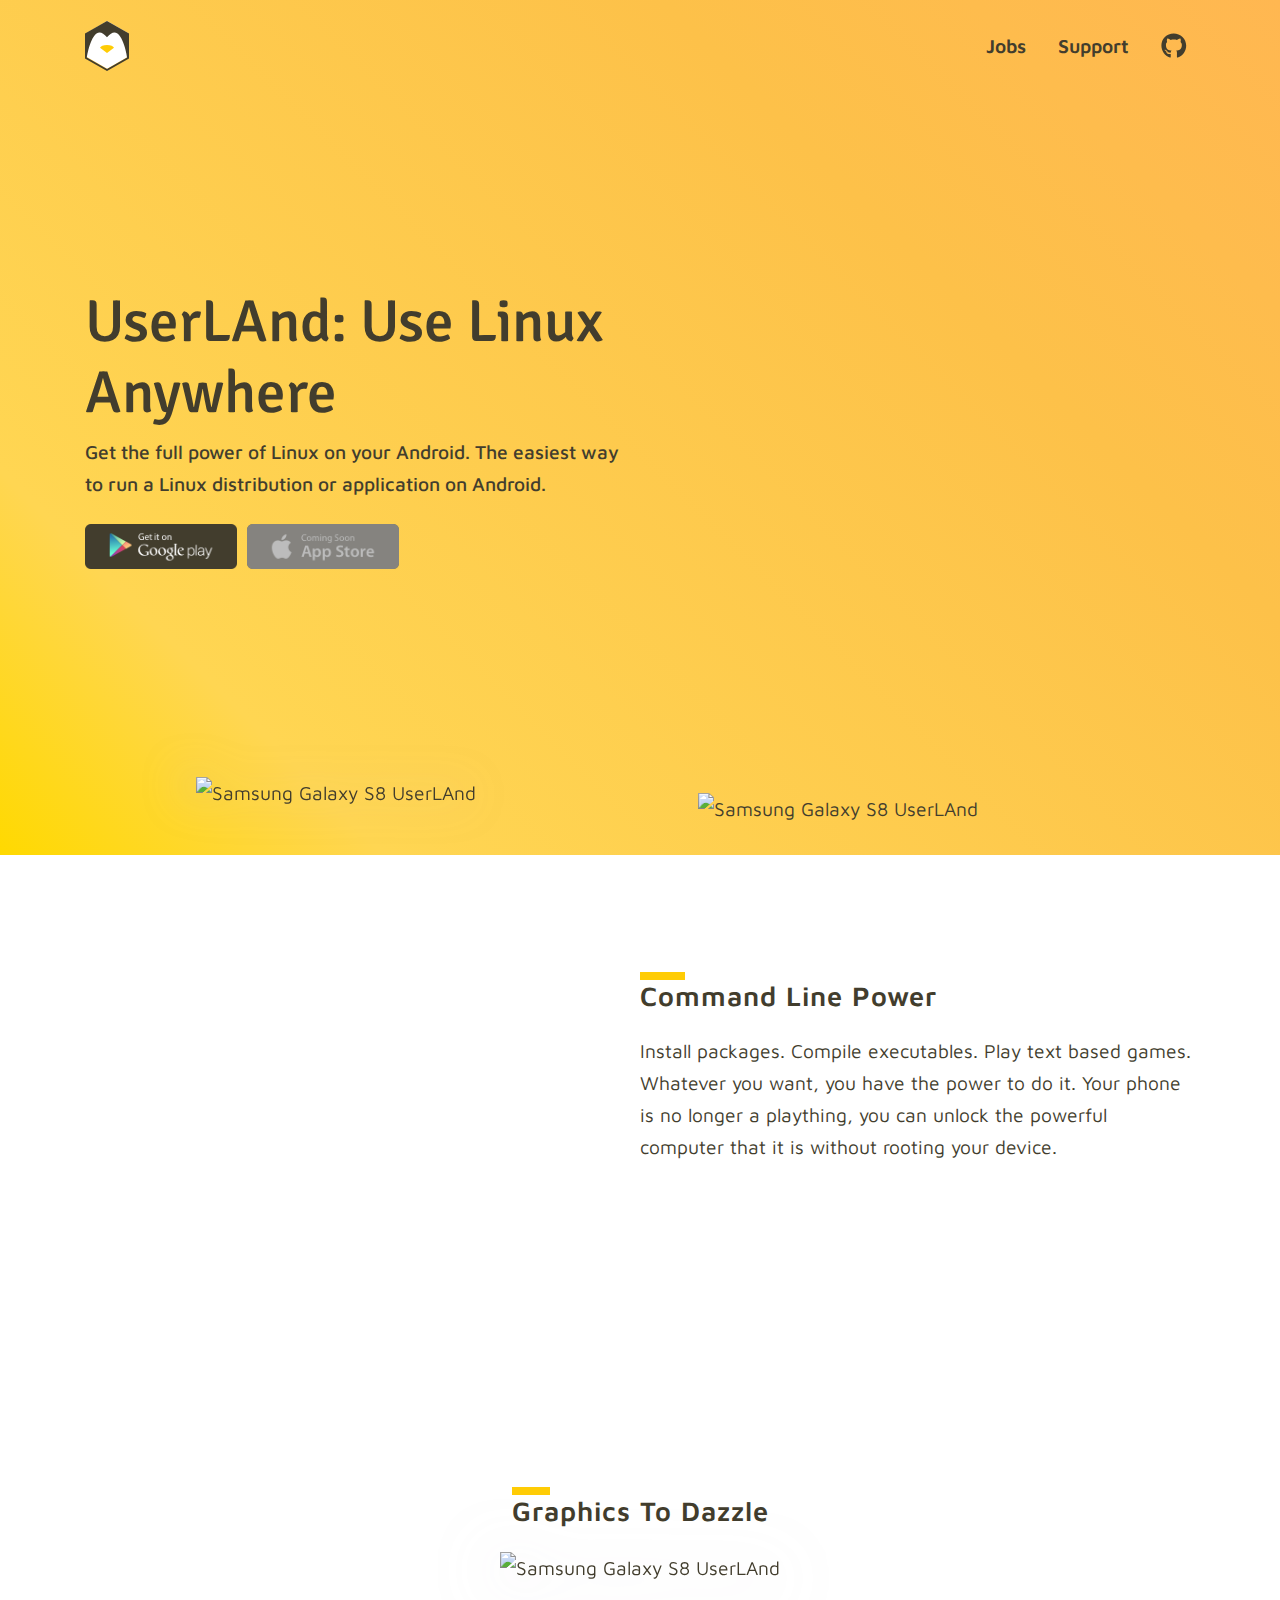
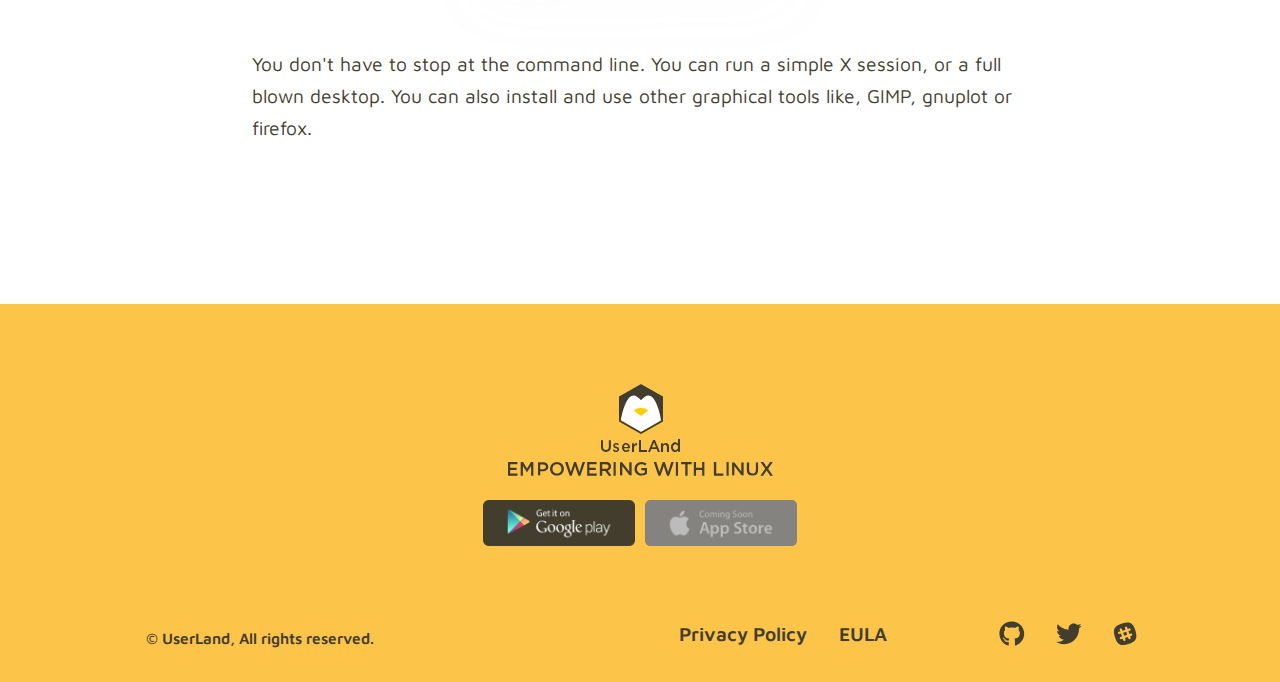
==== index.html @ e0284a71 "Updates" ====
<!DOCTYPE html><html lang="en"><head><meta charset="utf-8"><style type="text/css">svg:not(:root).svg-inline--fa{overflow:visible}.svg-inline--fa{display:inline-block;font-size:inherit;height:1em;overflow:visible;vertical-align:-.125em}.svg-inline--fa.fa-lg{vertical-align:-.225em}.svg-inline--fa.fa-w-1{width:.0625em}.svg-inline--fa.fa-w-2{width:.125em}.svg-inline--fa.fa-w-3{width:.1875em}.svg-inline--fa.fa-w-4{width:.25em}.svg-inline--fa.fa-w-5{width:.3125em}.svg-inline--fa.fa-w-6{width:.375em}.svg-inline--fa.fa-w-7{width:.4375em}.svg-inline--fa.fa-w-8{width:.5em}.svg-inline--fa.fa-w-9{width:.5625em}.svg-inline--fa.fa-w-10{width:.625em}.svg-inline--fa.fa-w-11{width:.6875em}.svg-inline--fa.fa-w-12{width:.75em}.svg-inline--fa.fa-w-13{width:.8125em}.svg-inline--fa.fa-w-14{width:.875em}.svg-inline--fa.fa-w-15{width:.9375em}.svg-inline--fa.fa-w-16{width:1em}.svg-inline--fa.fa-w-17{width:1.0625em}.svg-inline--fa.fa-w-18{width:1.125em}.svg-inline--fa.fa-w-19{width:1.1875em}.svg-inline--fa.fa-w-20{width:1.25em}.svg-inline--fa.fa-pull-left{margin-right:.3em;width:auto}.svg-inline--fa.fa-pull-right{margin-left:.3em;width:auto}.svg-inline--fa.fa-border{height:1.5em}.svg-inline--fa.fa-li{width:2em}.svg-inline--fa.fa-fw{width:1.25em}.fa-layers svg.svg-inline--fa{bottom:0;left:0;margin:auto;position:absolute;right:0;top:0}.fa-layers{display:inline-block;height:1em;position:relative;text-align:center;vertical-align:-.125em;width:1em}.fa-layers svg.svg-inline--fa{-webkit-transform-origin:center center;transform-origin:center center}.fa-layers-counter,.fa-layers-text{display:inline-block;position:absolute;text-align:center}.fa-layers-text{left:50%;top:50%;-webkit-transform:translate(-50%,-50%);transform:translate(-50%,-50%);-webkit-transform-origin:center center;transform-origin:center center}.fa-layers-counter{background-color:#ff253a;border-radius:1em;-webkit-box-sizing:border-box;box-sizing:border-box;color:#fff;height:1.5em;line-height:1;max-width:5em;min-width:1.5em;overflow:hidden;padding:.25em;right:0;text-overflow:ellipsis;top:0;-webkit-transform:scale(.25);transform:scale(.25);-webkit-transform-origin:top right;transform-origin:top right}.fa-layers-bottom-right{bottom:0;right:0;top:auto;-webkit-transform:scale(.25);transform:scale(.25);-webkit-transform-origin:bottom right;transform-origin:bottom right}.fa-layers-bottom-left{bottom:0;left:0;right:auto;top:auto;-webkit-transform:scale(.25);transform:scale(.25);-webkit-transform-origin:bottom left;transform-origin:bottom left}.fa-layers-top-right{right:0;top:0;-webkit-transform:scale(.25);transform:scale(.25);-webkit-transform-origin:top right;transform-origin:top right}.fa-layers-top-left{left:0;right:auto;top:0;-webkit-transform:scale(.25);transform:scale(.25);-webkit-transform-origin:top left;transform-origin:top left}.fa-lg{font-size:1.33333em;line-height:.75em;vertical-align:-.0667em}.fa-xs{font-size:.75em}.fa-sm{font-size:.875em}.fa-1x{font-size:1em}.fa-2x{font-size:2em}.fa-3x{font-size:3em}.fa-4x{font-size:4em}.fa-5x{font-size:5em}.fa-6x{font-size:6em}.fa-7x{font-size:7em}.fa-8x{font-size:8em}.fa-9x{font-size:9em}.fa-10x{font-size:10em}.fa-fw{text-align:center;width:1.25em}.fa-ul{list-style-type:none;margin-left:2.5em;padding-left:0}.fa-ul>li{position:relative}.fa-li{left:-2em;position:absolute;text-align:center;width:2em;line-height:inherit}.fa-border{border:solid .08em #eee;border-radius:.1em;padding:.2em .25em .15em}.fa-pull-left{float:left}.fa-pull-right{float:right}.fa.fa-pull-left,.fab.fa-pull-left,.fal.fa-pull-left,.far.fa-pull-left,.fas.fa-pull-left{margin-right:.3em}.fa.fa-pull-right,.fab.fa-pull-right,.fal.fa-pull-right,.far.fa-pull-right,.fas.fa-pull-right{margin-left:.3em}.fa-spin{-webkit-animation:fa-spin 2s infinite linear;animation:fa-spin 2s infinite linear}.fa-pulse{-webkit-animation:fa-spin 1s infinite steps(8);animation:fa-spin 1s infinite steps(8)}@-webkit-keyframes fa-spin{0%{-webkit-transform:rotate(0);transform:rotate(0)}100%{-webkit-transform:rotate(360deg);transform:rotate(360deg)}}@keyframes fa-spin{0%{-webkit-transform:rotate(0);transform:rotate(0)}100%{-webkit-transform:rotate(360deg);transform:rotate(360deg)}}.fa-rotate-90{-webkit-transform:rotate(90deg);transform:rotate(90deg)}.fa-rotate-180{-webkit-transform:rotate(180deg);transform:rotate(180deg)}.fa-rotate-270{-webkit-transform:rotate(270deg);transform:rotate(270deg)}.fa-flip-horizontal{-webkit-transform:scale(-1,1);transform:scale(-1,1)}.fa-flip-vertical{-webkit-transform:scale(1,-1);transform:scale(1,-1)}.fa-flip-horizontal.fa-flip-vertical{-webkit-transform:scale(-1,-1);transform:scale(-1,-1)}:root .fa-flip-horizontal,:root .fa-flip-vertical,:root .fa-rotate-180,:root .fa-rotate-270,:root .fa-rotate-90{-webkit-filter:none;filter:none}.fa-stack{display:inline-block;height:2em;position:relative;width:2em}.fa-stack-1x,.fa-stack-2x{bottom:0;left:0;margin:auto;position:absolute;right:0;top:0}.svg-inline--fa.fa-stack-1x{height:1em;width:1em}.svg-inline--fa.fa-stack-2x{height:2em;width:2em}.fa-inverse{color:#fff}.sr-only{border:0;clip:rect(0,0,0,0);height:1px;margin:-1px;overflow:hidden;padding:0;position:absolute;width:1px}.sr-only-focusable:active,.sr-only-focusable:focus{clip:auto;height:auto;margin:0;overflow:visible;position:static;width:auto}</style><link href="/favicon.ico" rel="shortcut icon"><meta content="width=device-width,initial-scale=1,shrink-to-fit=no" name="viewport"><meta content="#000000" name="theme-color"><title>UserLAnd - Use Linux Anywhere</title><link href="/static/css/1.4886c6e9.chunk.css" rel="stylesheet"><link href="/static/css/main.dd0dc297.chunk.css" rel="stylesheet"><link href="http://userland.tech/" rel="canonical" data-react-helmet="true"><meta content="Get the full power of Linux on your Android. The easiest way to run a Linux distribution or application on Android. Download Now!" data-react-helmet="true" name="description"><meta content="UserLAnd - Use Linux Anywhere" data-react-helmet="true" property="og:title"><meta content="Get the full power of Linux on your Android. The easiest way to run a Linux distribution or application on Android. Download Now!" data-react-helmet="true" property="og:description"><meta content="website" data-react-helmet="true" property="og:type"><meta content="https://res.cloudinary.com/dmv3djaoq/image/upload/v1540821843/UserLand_Logo_RGB_Yellow_ysuigp.jpg" data-react-helmet="true" property="og:image"><meta content="http://userland.tech/" data-react-helmet="true" property="og:url"><meta content="summary_large_image" data-react-helmet="true" name="twitter:card"><meta content="@userlandtech" data-react-helmet="true" name="twitter:site"><meta content="@CorbinChampion" data-react-helmet="true" name="twitter:creator"><meta content="UserLAnd - Use Linux Anywhere" data-react-helmet="true" name="twitter:title"><meta content="Get the full power of Linux on your Android. The easiest way to run a Linux distribution or application on Android. Download Now!" data-react-helmet="true" name="twitter:description"><meta content="https://res.cloudinary.com/dmv3djaoq/image/upload/v1540821843/UserLand_Logo_RGB_Yellow_ysuigp.jpg" data-react-helmet="true" name="twitter:image"><link href="https://fonts.googleapis.com" rel="preconnect"><link href="https://fonts.gstatic.com" rel="preconnect"><link href="/static/js/main.d6bff47b.chunk.js" rel="preload" as="script"><link href="/static/js/1.7496300f.chunk.js" rel="preload" as="script"></head><body><noscript>You need to enable JavaScript to run this app.</noscript><div id="root"><div class="App"><div><nav class="navbar navbar-expand-lg pt-3 position-absolute w-100"><div class="container"><a class="navbar-brand" href="/" aria-label="home" title="Go to Home Page"><svg xmlns="http://www.w3.org/2000/svg" height="50" width="44"><g fill="none" fill-rule="evenodd"><path d="M22.1750294.00046655L1.35005871 11.9439706v23.8871278L22.1750294 47.7747222 43 35.8310984V11.9439706z" fill="#FFF"></path><path d="M22 47.90788L1.84101964 36.45394S7.61810896-1.79498302 22 16.3229741C36.381891-1.79498302 42.1589804 36.45394 42.1589804 36.45394L22 47.90788zM22 0L0 12.4999373v25L22 50l22-12.5000627v-25L22 0z" fill="#423D2D"></path><path d="M28.9823818 26.7176932C28.4931284 25.1811671 25.5540587 24 22 24c-3.5541855 0-6.4931284 1.1811671-6.9823818 2.7176932H15l.0144495.0108364L22 32l6.9855505-5.2714704L29 26.7176932h-.0176182" fill="#FFCC05"></path></g></svg></a><ul class="flex-row navbar-nav ml-auto"><li class="nav-item mr-3"><a class="nav-link" href="/jobs">Jobs</a></li><li class="nav-item mr-3"><a class="nav-link" href="https://github.com/CypherpunkArmory/UserLAnd/issues">Support</a></li><li class="nav-item"><a class="nav-link" href="https://github.com/CypherpunkArmory/UserLAnd" aria-label="twitter"><svg xmlns="http://www.w3.org/2000/svg" aria-hidden="true" class="svg-inline--fa fa-github fa-w-16 fa-lg" data-icon="github" data-prefix="fab" role="img" viewBox="0 0 496 512"><path d="M165.9 397.4c0 2-2.3 3.6-5.2 3.6-3.3.3-5.6-1.3-5.6-3.6 0-2 2.3-3.6 5.2-3.6 3-.3 5.6 1.3 5.6 3.6zm-31.1-4.5c-.7 2 1.3 4.3 4.3 4.9 2.6 1 5.6 0 6.2-2s-1.3-4.3-4.3-5.2c-2.6-.7-5.5.3-6.2 2.3zm44.2-1.7c-2.9.7-4.9 2.6-4.6 4.9.3 2 2.9 3.3 5.9 2.6 2.9-.7 4.9-2.6 4.6-4.6-.3-1.9-3-3.2-5.9-2.9zM244.8 8C106.1 8 0 113.3 0 252c0 110.9 69.8 205.8 169.5 239.2 12.8 2.3 17.3-5.6 17.3-12.1 0-6.2-.3-40.4-.3-61.4 0 0-70 15-84.7-29.8 0 0-11.4-29.1-27.8-36.6 0 0-22.9-15.7 1.6-15.4 0 0 24.9 2 38.6 25.8 21.9 38.6 58.6 27.5 72.9 20.9 2.3-16 8.8-27.1 16-33.7-55.9-6.2-112.3-14.3-112.3-110.5 0-27.5 7.6-41.3 23.6-58.9-2.6-6.5-11.1-33.3 2.6-67.9 20.9-6.5 69 27 69 27 20-5.6 41.5-8.5 62.8-8.5s42.8 2.9 62.8 8.5c0 0 48.1-33.6 69-27 13.7 34.7 5.2 61.4 2.6 67.9 16 17.7 25.8 31.5 25.8 58.9 0 96.5-58.9 104.2-114.8 110.5 9.2 7.9 17 22.9 17 46.4 0 33.7-.3 75.4-.3 83.6 0 6.5 4.6 14.4 17.3 12.1C428.2 457.8 496 362.9 496 252 496 113.3 383.5 8 244.8 8zM97.2 352.9c-1.3 1-1 3.3.7 5.2 1.6 1.6 3.9 2.3 5.2 1 1.3-1 1-3.3-.7-5.2-1.6-1.6-3.9-2.3-5.2-1zm-10.8-8.1c-.7 1.3.3 2.9 2.3 3.9 1.6 1 3.6.7 4.3-.7.7-1.3-.3-2.9-2.3-3.9-2-.6-3.6-.3-4.3.7zm32.4 35.6c-1.6 1.3-1 4.3 1.3 6.2 2.3 2.3 5.2 2.6 6.5 1 1.3-1.3.7-4.3-1.3-6.2-2.2-2.3-5.2-2.6-6.5-1zm-11.4-14.7c-1.6 1-1.6 3.6 0 5.9 1.6 2.3 4.3 3.3 5.6 2.3 1.6-1.3 1.6-3.9 0-6.2-1.4-2.3-4-3.3-5.6-2z" fill="currentColor"></path></svg></a></li></ul></div></nav><div><div class="hero"><div class="container"><div class="hero__body"><h1 class="hero__title">UserLAnd: Use Linux Anywhere</h1><p>Get the full power of Linux on your Android. The easiest way to run a Linux distribution or application on Android.</p><div class="hero__cta"><a class="btn-google" href="https://play.google.com/store/apps/details?id=tech.ula&hl=en" aria-label="google play download" title="Download UserLAnd" role="button"><img alt="Google Play" class="img-fluid" src="[data-uri]"></a><span aria-label="apple store coming soon" class="btn-apple" role="presentation"><img alt="App Store" class="img-fluid" src="[data-uri]"></span></div></div><div class="hero__media"><img alt="Samsung Galaxy S8 UserLAnd" class="img-fluid" src="/static/media/vertical-screenshot.6be0727e.png"></div></div></div><div class="features"><div class="container"><div class="feature feature_vertical"><div class="feature__body"><div class="feature__head"><h3 class="feature__title">Command Line Power</h3></div><p>Install packages. Compile executables. Play text based games. Whatever you want, you have the power to do it. Your phone is no longer a plaything, you can unlock the powerful computer that it is without rooting your device.</p></div><div class="feature__media"><img alt="Samsung Galaxy S8 UserLAnd" class="img-fluid" src="/static/media/phone-feature.d3014400.gif"></div></div><div class="feature feature_horizontal"><div class="feature__head"><h3 class="feature__title">Graphics to Dazzle</h3></div><div class="feature__media"><img alt="Samsung Galaxy S8 UserLAnd" class="img-fluid" src="/static/media/phone-feature-horizontal.be4009ad.gif"></div><div class="feature__body"><p>You don't have to stop at the command line. You can run a simple X session, or a full blown desktop. You can also install and use other graphical tools like, GIMP, gnuplot or firefox.</p></div></div></div></div></div><footer class="footer"><div class="container"><div class="row"><div class="footer__logo col-12"><img alt="UserLAnd Logo" class="img-fluid" src="/static/media/LogoHeader.a5a83f1d.svg"></div><div class="footer__cta col-12"><a class="btn-google" href="https://play.google.com/store/apps/details?id=tech.ula&hl=en" aria-label="google play download" title="Download UserLAnd" role="button"><img alt="Google Play" class="img-fluid" src="[data-uri]"></a><span aria-label="apple store coming soon" class="btn-apple" role="presentation"><img alt="App Store" class="img-fluid" src="[data-uri]"></span></div><nav class="footer__nav navbar col-12 offset-lg-2 col-lg-3 order-md-2"><ul class="flex-row navbar-nav"><li class="nav-item"><a class="nav-link" href="/policy">privacy policy</a></li><li class="nav-item"><a class="nav-link" href="/eula">EULA</a></li></ul></nav><nav class="footer__nav navbar col-12 col-lg-3 order-md-3"><ul class="flex-row navbar-nav"><li class="nav-item"><a class="nav-link" href="https://github.com/CypherpunkArmory/UserLAnd" aria-label="github"><svg xmlns="http://www.w3.org/2000/svg" aria-hidden="true" class="svg-inline--fa fa-github fa-w-16 fa-lg" data-icon="github" data-prefix="fab" role="img" viewBox="0 0 496 512"><path d="M165.9 397.4c0 2-2.3 3.6-5.2 3.6-3.3.3-5.6-1.3-5.6-3.6 0-2 2.3-3.6 5.2-3.6 3-.3 5.6 1.3 5.6 3.6zm-31.1-4.5c-.7 2 1.3 4.3 4.3 4.9 2.6 1 5.6 0 6.2-2s-1.3-4.3-4.3-5.2c-2.6-.7-5.5.3-6.2 2.3zm44.2-1.7c-2.9.7-4.9 2.6-4.6 4.9.3 2 2.9 3.3 5.9 2.6 2.9-.7 4.9-2.6 4.6-4.6-.3-1.9-3-3.2-5.9-2.9zM244.8 8C106.1 8 0 113.3 0 252c0 110.9 69.8 205.8 169.5 239.2 12.8 2.3 17.3-5.6 17.3-12.1 0-6.2-.3-40.4-.3-61.4 0 0-70 15-84.7-29.8 0 0-11.4-29.1-27.8-36.6 0 0-22.9-15.7 1.6-15.4 0 0 24.9 2 38.6 25.8 21.9 38.6 58.6 27.5 72.9 20.9 2.3-16 8.8-27.1 16-33.7-55.9-6.2-112.3-14.3-112.3-110.5 0-27.5 7.6-41.3 23.6-58.9-2.6-6.5-11.1-33.3 2.6-67.9 20.9-6.5 69 27 69 27 20-5.6 41.5-8.5 62.8-8.5s42.8 2.9 62.8 8.5c0 0 48.1-33.6 69-27 13.7 34.7 5.2 61.4 2.6 67.9 16 17.7 25.8 31.5 25.8 58.9 0 96.5-58.9 104.2-114.8 110.5 9.2 7.9 17 22.9 17 46.4 0 33.7-.3 75.4-.3 83.6 0 6.5 4.6 14.4 17.3 12.1C428.2 457.8 496 362.9 496 252 496 113.3 383.5 8 244.8 8zM97.2 352.9c-1.3 1-1 3.3.7 5.2 1.6 1.6 3.9 2.3 5.2 1 1.3-1 1-3.3-.7-5.2-1.6-1.6-3.9-2.3-5.2-1zm-10.8-8.1c-.7 1.3.3 2.9 2.3 3.9 1.6 1 3.6.7 4.3-.7.7-1.3-.3-2.9-2.3-3.9-2-.6-3.6-.3-4.3.7zm32.4 35.6c-1.6 1.3-1 4.3 1.3 6.2 2.3 2.3 5.2 2.6 6.5 1 1.3-1.3.7-4.3-1.3-6.2-2.2-2.3-5.2-2.6-6.5-1zm-11.4-14.7c-1.6 1-1.6 3.6 0 5.9 1.6 2.3 4.3 3.3 5.6 2.3 1.6-1.3 1.6-3.9 0-6.2-1.4-2.3-4-3.3-5.6-2z" fill="currentColor"></path></svg></a></li><li class="nav-item"><a class="nav-link" href="https://twitter.com/userlandtech" aria-label="twitter"><svg xmlns="http://www.w3.org/2000/svg" aria-hidden="true" class="svg-inline--fa fa-twitter fa-w-16 fa-lg" data-icon="twitter" data-prefix="fab" role="img" viewBox="0 0 512 512"><path d="M459.37 151.716c.325 4.548.325 9.097.325 13.645 0 138.72-105.583 298.558-298.558 298.558-59.452 0-114.68-17.219-161.137-47.106 8.447.974 16.568 1.299 25.34 1.299 49.055 0 94.213-16.568 130.274-44.832-46.132-.975-84.792-31.188-98.112-72.772 6.498.974 12.995 1.624 19.818 1.624 9.421 0 18.843-1.3 27.614-3.573-48.081-9.747-84.143-51.98-84.143-102.985v-1.299c13.969 7.797 30.214 12.67 47.431 13.319-28.264-18.843-46.781-51.005-46.781-87.391 0-19.492 5.197-37.36 14.294-52.954 51.655 63.675 129.3 105.258 216.365 109.807-1.624-7.797-2.599-15.918-2.599-24.04 0-57.828 46.782-104.934 104.934-104.934 30.213 0 57.502 12.67 76.67 33.137 23.715-4.548 46.456-13.32 66.599-25.34-7.798 24.366-24.366 44.833-46.132 57.827 21.117-2.273 41.584-8.122 60.426-16.243-14.292 20.791-32.161 39.308-52.628 54.253z" fill="currentColor"></path></svg></a></li><li class="nav-item"><a class="nav-link" href="https://communityinviter.com/apps/userlandtech/userland" aria-label="slack"><svg xmlns="http://www.w3.org/2000/svg" aria-hidden="true" class="svg-inline--fa fa-slack fa-w-14 fa-lg" data-icon="slack" data-prefix="fab" role="img" viewBox="0 0 448 512"><path d="M244.2 217.5l19.3 57.7-59.8 20-19.3-57.7 59.8-20zm41.4 243.7C131.6 507.4 65 471.6 18.8 317.6S8.4 97 162.4 50.8C316.4 4.6 383 40.4 429.2 194.4c46.2 154 10.4 220.6-143.6 266.8zM366.2 265c-3.9-12.2-17.2-18.6-29.4-14.7l-29 9.7-19.3-57.7 29-9.7c12.2-3.9 18.6-17.2 14.7-29.4-3.9-12.2-17.2-18.6-29.4-14.7l-29 9.7-10-30.1c-3.9-12.2-17.2-18.6-29.4-14.7-12.2 3.9-18.6 17.2-14.7 29.4l10 30.1-59.8 20.1-10-30.1c-3.9-12.2-17.2-18.6-29.4-14.7-12.2 3.9-18.6 17.2-14.7 29.4l10 30.1-29 9.7c-12.2 3.9-18.6 17.2-14.7 29.4 3.2 9.3 12.2 15.4 21.5 15.8 4.3.6 7.7-1 36.9-10.7l19.3 57.7-29 9.7c-12.2 3.9-18.6 17.2-14.7 29.4 3.2 9.3 12.2 15.4 21.5 15.8 4.3.6 7.7-1 36.9-10.7l10 30.1c3.7 10.8 15.8 18.6 29.4 14.7 12.2-3.9 18.6-17.2 14.7-29.4l-10-30.1 59.8-20.1 10 30.1c3.7 10.8 15.8 18.6 29.4 14.7 12.2-3.9 18.6-17.2 14.7-29.4l-10-30.1 29-9.7c12.2-4.2 18.6-17.5 14.7-29.6z" fill="currentColor"></path></svg></a></li></ul></nav><small class="footer__copy col-12 col-lg-4 order-md-1">© UserLand, All rights reserved.</small></div></div></footer></div></div></div><script>!function(l){function e(e){for(var r,t,n=e[0],o=e[1],u=e[2],f=0,i=[];f<n.length;f++)t=n[f],p[t]&&i.push(p[t][0]),p[t]=0;for(r in o)Object.prototype.hasOwnProperty.call(o,r)&&(l[r]=o[r]);for(s&&s(e);i.length;)i.shift()();return c.push.apply(c,u||[]),a()}function a(){for(var e,r=0;r<c.length;r++){for(var t=c[r],n=!0,o=1;o<t.length;o++){var u=t[o];0!==p[u]&&(n=!1)}n&&(c.splice(r--,1),e=f(f.s=t[0]))}return e}var t={},p={2:0},c=[];function f(e){if(t[e])return t[e].exports;var r=t[e]={i:e,l:!1,exports:{}};return l[e].call(r.exports,r,r.exports,f),r.l=!0,r.exports}f.m=l,f.c=t,f.d=function(e,r,t){f.o(e,r)||Object.defineProperty(e,r,{enumerable:!0,get:t})},f.r=function(e){"undefined"!=typeof Symbol&&Symbol.toStringTag&&Object.defineProperty(e,Symbol.toStringTag,{value:"Module"}),Object.defineProperty(e,"__esModule",{value:!0})},f.t=function(r,e){if(1&e&&(r=f(r)),8&e)return r;if(4&e&&"object"==typeof r&&r&&r.__esModule)return r;var t=Object.create(null);if(f.r(t),Object.defineProperty(t,"default",{enumerable:!0,value:r}),2&e&&"string"!=typeof r)for(var n in r)f.d(t,n,function(e){return r[e]}.bind(null,n));return t},f.n=function(e){var r=e&&e.__esModule?function(){return e.default}:function(){return e};return f.d(r,"a",r),r},f.o=function(e,r){return Object.prototype.hasOwnProperty.call(e,r)},f.p="/";var r=window.webpackJsonp=window.webpackJsonp||[],n=r.push.bind(r);r.push=e,r=r.slice();for(var o=0;o<r.length;o++)e(r[o]);var s=n;a()}([])</script><script src="/static/js/main.d6bff47b.chunk.js"></script></body></html>
---- static/css/main.dd0dc297.chunk.css ----
@import url(https://fonts.googleapis.com/css?family=Maven+Pro:400,500,700,900);@import url(https://fonts.googleapis.com/css?family=Signika:700);body{font-family:Maven Pro,-apple-system,BlinkMacSystemFont,Segoe UI,Roboto,Oxygen,Ubuntu,Cantarell,Fira Sans,Droid Sans,Helvetica Neue,sans-serif;color:#423d2d;-webkit-font-smoothing:antialiased;-moz-osx-font-smoothing:grayscale}.App,body{margin:0;padding:0;overflow-x:hidden;font-size:1.2rem;line-height:1.666}.link{color:inherit;position:relative}.link:hover{color:#fdc44a;text-decoration:none}.link_underline:after{content:"";width:100%;height:.4rem;background-color:#fdc44a;position:absolute;left:0;bottom:-.4rem}.btn-apple,.btn-google{display:inline-block;width:43vw;max-width:9.5rem;border-radius:6px}.btn-google{margin-right:.6rem}.btn-apple{pointer-events:none;cursor:default}.hero{position:relative;padding-top:33%;height:50rem;margin-bottom:4rem;overflow:hidden;background:linear-gradient(-135deg,#ffb751,#fdc149 29%,#ffd652 82%,#ffd900)}.hero:after{content:"";position:absolute;bottom:-1px;width:100%;height:100%;background:url(/static/media/white-gray-shape.0d1306a6.svg) no-repeat 0 100%;background-size:100% 13vw}.hero__title{font-family:Signika,Maven Pro,sans-serif;font-size:2.7rem}.hero__body{position:relative;z-index:33}.hero__body p{margin-bottom:1.5rem;max-width:90%;font-weight:500}.hero__media{position:absolute;bottom:-5rem;width:30rem;right:-9rem}@media screen and (orientation:landscape){.hero{padding-top:33vh}}@media screen and (min-width:900px){.hero{padding-top:0;margin-bottom:0;display:flex;flex-direction:column;justify-content:center;height:95vh;max-height:56rem}.hero__title{font-size:3.7rem;max-width:50%}.hero__media{bottom:0;width:37rem;right:-12rem;height:auto}.hero__body p{width:50%}}@media screen and (min-width:995px){.hero>.container{position:relative}.hero__media{bottom:-14rem;right:-14rem;width:62vw}}@media screen and (min-width:1200px){.hero__media{bottom:-16rem;right:-16rem;width:60vw;max-width:51rem}}.features{padding-bottom:4rem;background:url(/static/media/bg-shape.64f54031.svg) no-repeat bottom;background-size:100% 35%}@media screen and (min-width:992px){.features{background-size:100% 46%}}.feature{display:flex;flex-direction:column}.feature:not(:last-child){margin-bottom:10rem}.feature__title{display:inline-block;position:relative;align-self:baseline;font-size:1.7rem;font-weight:600;margin-bottom:1.4rem;letter-spacing:1px;text-transform:capitalize}.feature__title:after{content:"";position:absolute;top:-.5rem;left:0;width:15%;height:.5rem;background-color:#ffcc05}.feature__media{margin-right:auto;margin-left:auto;position:relative;left:0}.feature_horizontal{text-align:center}.feature_horizontal p{text-align:left}.feature_horizontal .feature__media{width:100%;margin-bottom:4rem}.feature_horizontal .feature__media img{-webkit-filter:drop-shadow(0 9px 30px rgba(193,181,199,.53));filter:drop-shadow(0 9px 30px rgba(193,181,199,.53))}.feature_vertical .feature__media{height:100vw;margin-top:4rem}.feature_vertical .feature__media img{width:auto;height:100%;-webkit-filter:drop-shadow(-9px 0 20px rgba(193,181,199,.53));filter:drop-shadow(-9px 0 20px rgba(193,181,199,.53))}@media screen and (min-width:575px){.feature_vertical .feature__media{height:35rem}}@media screen and (min-width:767px){.feature_horizontal .feature__media{width:35rem}}@media screen and (min-width:800px){.feature_vertical .feature__body,.feature_vertical .feature__media{margin-top:0;flex:0 0 50%}.feature_vertical .feature__body{margin-top:3rem}.feature_vertical{flex-direction:row-reverse}}@media screen and (min-width:992px){.feature{top:-5rem;position:relative}.feature_horizontal .feature__body{margin:auto;width:70%}.feature_vertical .feature__body{display:flex;flex-direction:column;justify-content:flex-end}.feature_vertical .feature__media{flex:0 0 30%}}@media screen and (min-width:1200px){.feature_vertical .feature__body{justify-content:center}}.jobs{padding-bottom:4rem}.jobs__hero{background:url(/static/media/jobs.117a4e29.jpg) no-repeat;background-size:cover;height:35rem}.jobs__hero>.container{position:relative;z-index:99}.jobs__hero:before{content:"";position:absolute;top:0;left:0;width:100%;height:100%;pointer-events:none;opacity:.7;background:linear-gradient(-135deg,#ffb751,#fdc149 29%,#ffd652 82%,#ffd900)}.jobs__hero .hero__title{border-left:8px solid #fff;padding:0 0 0 1rem}.jobs__section>ul{padding:0;list-style:none}.job{margin-top:5rem}.job__head{margin-bottom:1rem}.job:not(:last-child){border-bottom:2px solid hsla(0,0%,93.7%,.9);padding-bottom:3rem}.job__requirements{margin-bottom:2rem}.job__requirements li{margin-bottom:.4rem}.default-page{padding:10rem 0;width:75%;margin:auto}.notfound{height:60vh;min-height:25rem;display:flex;flex-direction:column;justify-content:center;align-items:center}.notfound__body{text-align:center}.notfound__body h1{font-size:10rem}.notfound__body p{font-size:1.5rem}.navbar{z-index:100}.navbar .nav-link{color:inherit;font-weight:600}.footer{background-color:#fdc44a;text-align:center;padding:3rem 0}.footer__cta{margin-bottom:1rem}.footer__logo{margin-bottom:1.5rem}.footer__nav{padding:0;justify-content:center}.footer__nav .nav-item{text-transform:capitalize}.footer__nav .nav-item:not(:last-child){margin-right:2rem}.footer__copy{margin-top:1rem;font-weight:600}@media screen and (min-width:992px){.footer{padding:5rem 0 1.5rem}.footer__cta{margin-bottom:4rem}}
/*# sourceMappingURL=main.dd0dc297.chunk.css.map */
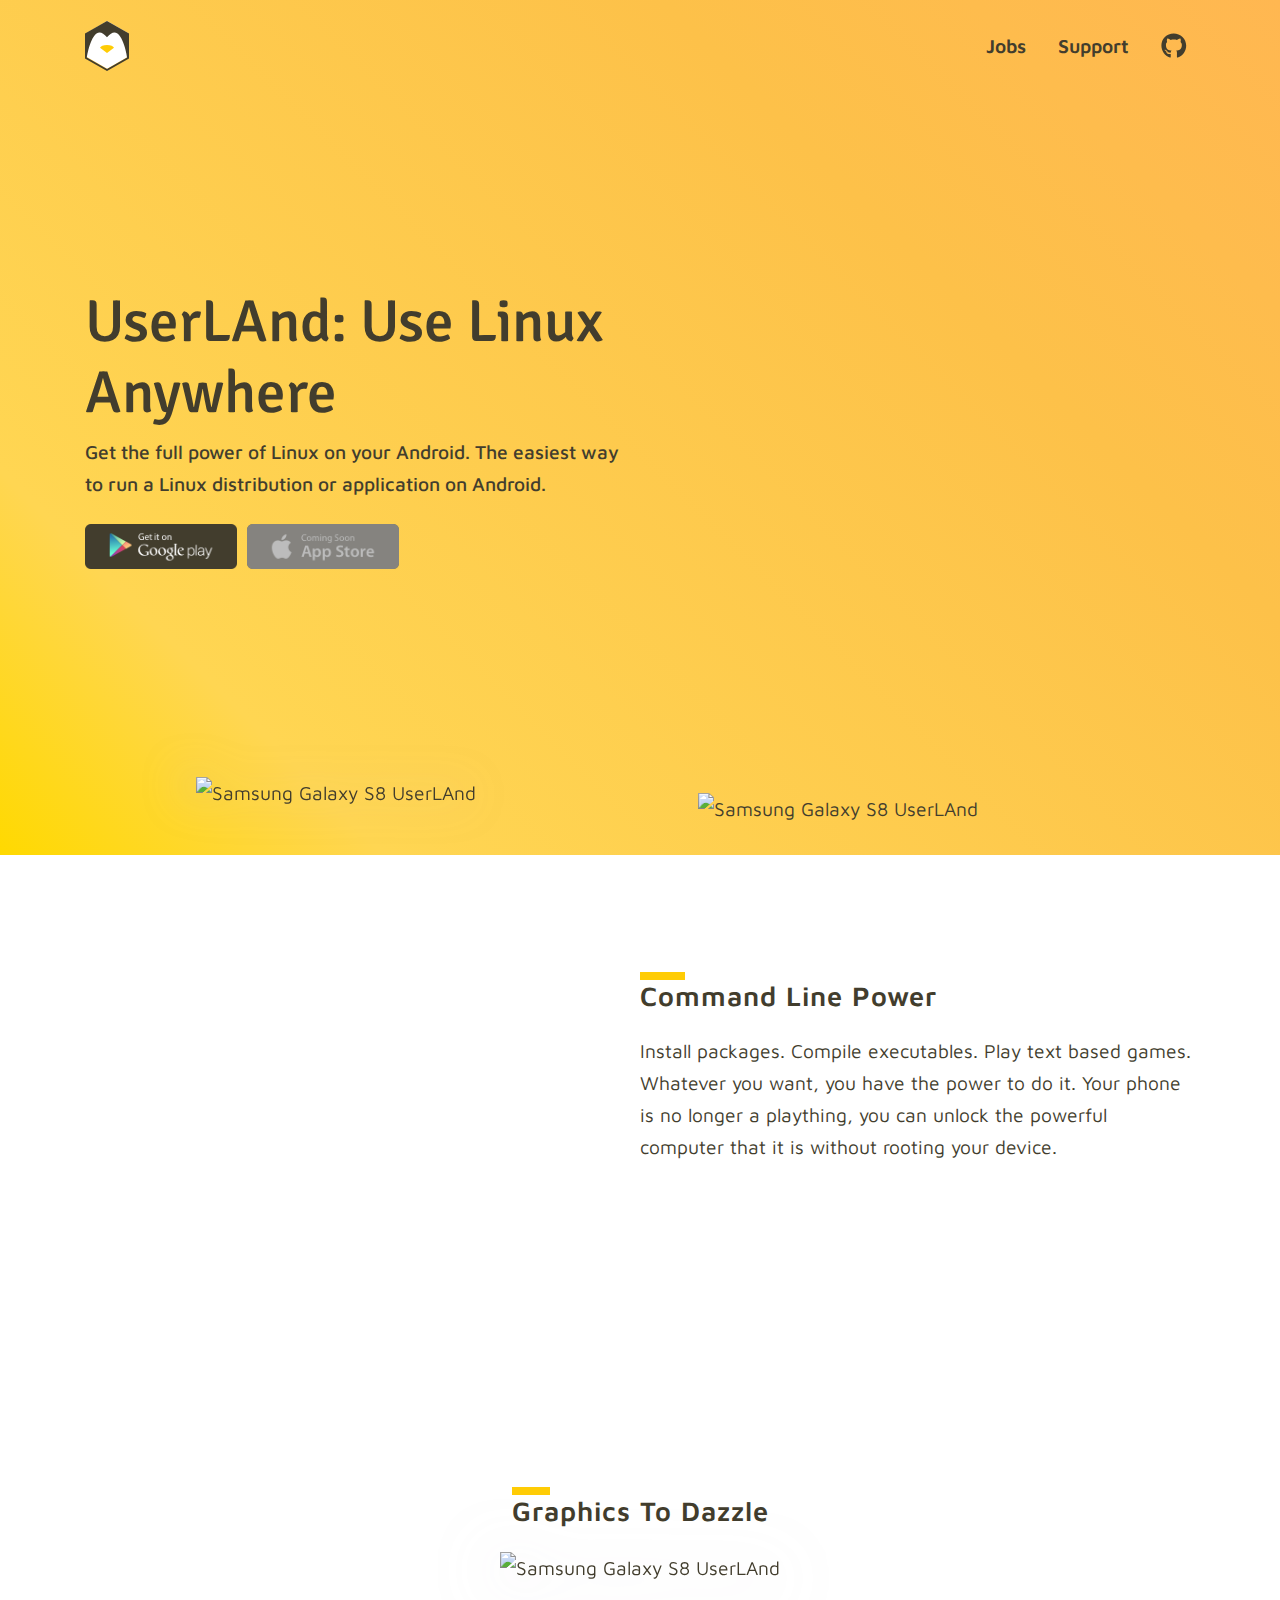
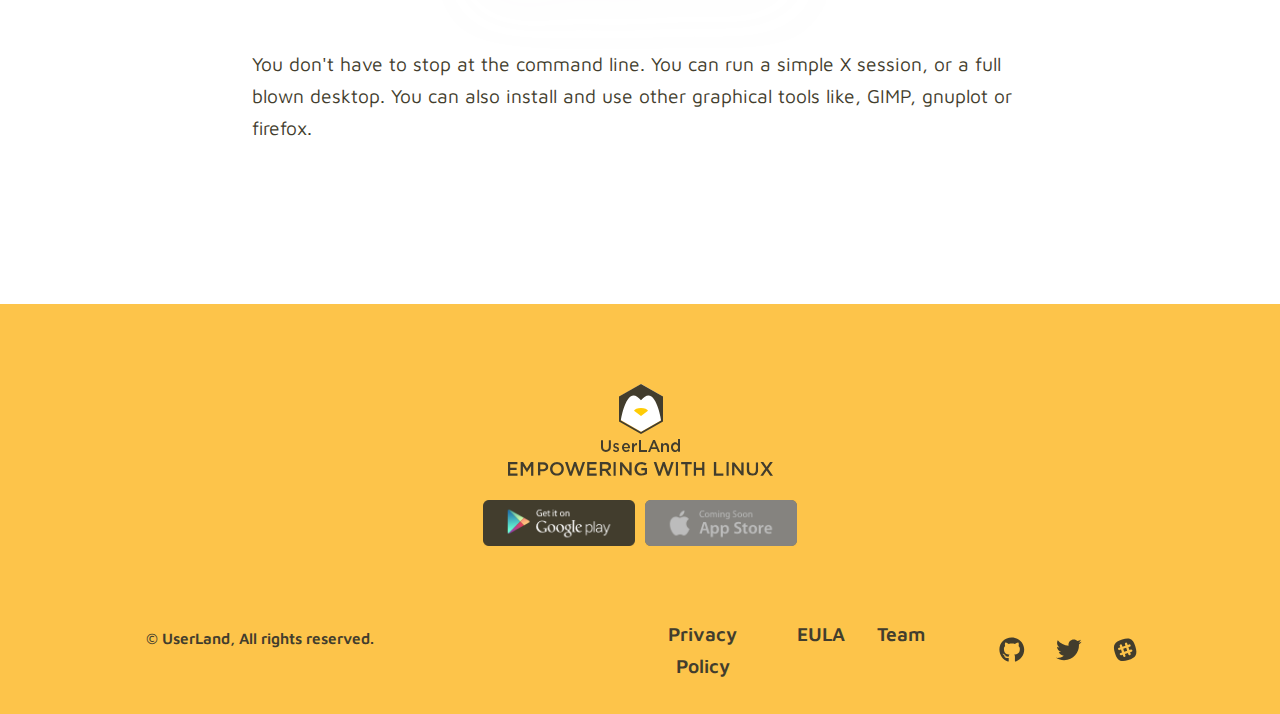
==== commit 69e88c54: "Updates" ====
--- a/index.html
+++ b/index.html
@@ -1 +1 @@
-<!DOCTYPE html><html lang="en"><head><meta charset="utf-8"><style type="text/css">svg:not(:root).svg-inline--fa{overflow:visible}.svg-inline--fa{display:inline-block;font-size:inherit;height:1em;overflow:visible;vertical-align:-.125em}.svg-inline--fa.fa-lg{vertical-align:-.225em}.svg-inline--fa.fa-w-1{width:.0625em}.svg-inline--fa.fa-w-2{width:.125em}.svg-inline--fa.fa-w-3{width:.1875em}.svg-inline--fa.fa-w-4{width:.25em}.svg-inline--fa.fa-w-5{width:.3125em}.svg-inline--fa.fa-w-6{width:.375em}.svg-inline--fa.fa-w-7{width:.4375em}.svg-inline--fa.fa-w-8{width:.5em}.svg-inline--fa.fa-w-9{width:.5625em}.svg-inline--fa.fa-w-10{width:.625em}.svg-inline--fa.fa-w-11{width:.6875em}.svg-inline--fa.fa-w-12{width:.75em}.svg-inline--fa.fa-w-13{width:.8125em}.svg-inline--fa.fa-w-14{width:.875em}.svg-inline--fa.fa-w-15{width:.9375em}.svg-inline--fa.fa-w-16{width:1em}.svg-inline--fa.fa-w-17{width:1.0625em}.svg-inline--fa.fa-w-18{width:1.125em}.svg-inline--fa.fa-w-19{width:1.1875em}.svg-inline--fa.fa-w-20{width:1.25em}.svg-inline--fa.fa-pull-left{margin-right:.3em;width:auto}.svg-inline--fa.fa-pull-right{margin-left:.3em;width:auto}.svg-inline--fa.fa-border{height:1.5em}.svg-inline--fa.fa-li{width:2em}.svg-inline--fa.fa-fw{width:1.25em}.fa-layers svg.svg-inline--fa{bottom:0;left:0;margin:auto;position:absolute;right:0;top:0}.fa-layers{display:inline-block;height:1em;position:relative;text-align:center;vertical-align:-.125em;width:1em}.fa-layers svg.svg-inline--fa{-webkit-transform-origin:center center;transform-origin:center center}.fa-layers-counter,.fa-layers-text{display:inline-block;position:absolute;text-align:center}.fa-layers-text{left:50%;top:50%;-webkit-transform:translate(-50%,-50%);transform:translate(-50%,-50%);-webkit-transform-origin:center center;transform-origin:center center}.fa-layers-counter{background-color:#ff253a;border-radius:1em;-webkit-box-sizing:border-box;box-sizing:border-box;color:#fff;height:1.5em;line-height:1;max-width:5em;min-width:1.5em;overflow:hidden;padding:.25em;right:0;text-overflow:ellipsis;top:0;-webkit-transform:scale(.25);transform:scale(.25);-webkit-transform-origin:top right;transform-origin:top right}.fa-layers-bottom-right{bottom:0;right:0;top:auto;-webkit-transform:scale(.25);transform:scale(.25);-webkit-transform-origin:bottom right;transform-origin:bottom right}.fa-layers-bottom-left{bottom:0;left:0;right:auto;top:auto;-webkit-transform:scale(.25);transform:scale(.25);-webkit-transform-origin:bottom left;transform-origin:bottom left}.fa-layers-top-right{right:0;top:0;-webkit-transform:scale(.25);transform:scale(.25);-webkit-transform-origin:top right;transform-origin:top right}.fa-layers-top-left{left:0;right:auto;top:0;-webkit-transform:scale(.25);transform:scale(.25);-webkit-transform-origin:top left;transform-origin:top left}.fa-lg{font-size:1.33333em;line-height:.75em;vertical-align:-.0667em}.fa-xs{font-size:.75em}.fa-sm{font-size:.875em}.fa-1x{font-size:1em}.fa-2x{font-size:2em}.fa-3x{font-size:3em}.fa-4x{font-size:4em}.fa-5x{font-size:5em}.fa-6x{font-size:6em}.fa-7x{font-size:7em}.fa-8x{font-size:8em}.fa-9x{font-size:9em}.fa-10x{font-size:10em}.fa-fw{text-align:center;width:1.25em}.fa-ul{list-style-type:none;margin-left:2.5em;padding-left:0}.fa-ul>li{position:relative}.fa-li{left:-2em;position:absolute;text-align:center;width:2em;line-height:inherit}.fa-border{border:solid .08em #eee;border-radius:.1em;padding:.2em .25em .15em}.fa-pull-left{float:left}.fa-pull-right{float:right}.fa.fa-pull-left,.fab.fa-pull-left,.fal.fa-pull-left,.far.fa-pull-left,.fas.fa-pull-left{margin-right:.3em}.fa.fa-pull-right,.fab.fa-pull-right,.fal.fa-pull-right,.far.fa-pull-right,.fas.fa-pull-right{margin-left:.3em}.fa-spin{-webkit-animation:fa-spin 2s infinite linear;animation:fa-spin 2s infinite linear}.fa-pulse{-webkit-animation:fa-spin 1s infinite steps(8);animation:fa-spin 1s infinite steps(8)}@-webkit-keyframes fa-spin{0%{-webkit-transform:rotate(0);transform:rotate(0)}100%{-webkit-transform:rotate(360deg);transform:rotate(360deg)}}@keyframes fa-spin{0%{-webkit-transform:rotate(0);transform:rotate(0)}100%{-webkit-transform:rotate(360deg);transform:rotate(360deg)}}.fa-rotate-90{-webkit-transform:rotate(90deg);transform:rotate(90deg)}.fa-rotate-180{-webkit-transform:rotate(180deg);transform:rotate(180deg)}.fa-rotate-270{-webkit-transform:rotate(270deg);transform:rotate(270deg)}.fa-flip-horizontal{-webkit-transform:scale(-1,1);transform:scale(-1,1)}.fa-flip-vertical{-webkit-transform:scale(1,-1);transform:scale(1,-1)}.fa-flip-horizontal.fa-flip-vertical{-webkit-transform:scale(-1,-1);transform:scale(-1,-1)}:root .fa-flip-horizontal,:root .fa-flip-vertical,:root .fa-rotate-180,:root .fa-rotate-270,:root .fa-rotate-90{-webkit-filter:none;filter:none}.fa-stack{display:inline-block;height:2em;position:relative;width:2em}.fa-stack-1x,.fa-stack-2x{bottom:0;left:0;margin:auto;position:absolute;right:0;top:0}.svg-inline--fa.fa-stack-1x{height:1em;width:1em}.svg-inline--fa.fa-stack-2x{height:2em;width:2em}.fa-inverse{color:#fff}.sr-only{border:0;clip:rect(0,0,0,0);height:1px;margin:-1px;overflow:hidden;padding:0;position:absolute;width:1px}.sr-only-focusable:active,.sr-only-focusable:focus{clip:auto;height:auto;margin:0;overflow:visible;position:static;width:auto}</style><link href="/favicon.ico" rel="shortcut icon"><meta content="width=device-width,initial-scale=1,shrink-to-fit=no" name="viewport"><meta content="#000000" name="theme-color"><title>UserLAnd - Use Linux Anywhere</title><link href="/static/css/1.4886c6e9.chunk.css" rel="stylesheet"><link href="/static/css/main.dd0dc297.chunk.css" rel="stylesheet"><link href="http://userland.tech/" rel="canonical" data-react-helmet="true"><meta content="Get the full power of Linux on your Android. The easiest way to run a Linux distribution or application on Android. Download Now!" data-react-helmet="true" name="description"><meta content="UserLAnd - Use Linux Anywhere" data-react-helmet="true" property="og:title"><meta content="Get the full power of Linux on your Android. The easiest way to run a Linux distribution or application on Android. Download Now!" data-react-helmet="true" property="og:description"><meta content="website" data-react-helmet="true" property="og:type"><meta content="https://res.cloudinary.com/dmv3djaoq/image/upload/v1540821843/UserLand_Logo_RGB_Yellow_ysuigp.jpg" data-react-helmet="true" property="og:image"><meta content="http://userland.tech/" data-react-helmet="true" property="og:url"><meta content="summary_large_image" data-react-helmet="true" name="twitter:card"><meta content="@userlandtech" data-react-helmet="true" name="twitter:site"><meta content="@CorbinChampion" data-react-helmet="true" name="twitter:creator"><meta content="UserLAnd - Use Linux Anywhere" data-react-helmet="true" name="twitter:title"><meta content="Get the full power of Linux on your Android. The easiest way to run a Linux distribution or application on Android. Download Now!" data-react-helmet="true" name="twitter:description"><meta content="https://res.cloudinary.com/dmv3djaoq/image/upload/v1540821843/UserLand_Logo_RGB_Yellow_ysuigp.jpg" data-react-helmet="true" name="twitter:image"><link href="https://fonts.googleapis.com" rel="preconnect"><link href="https://fonts.gstatic.com" rel="preconnect"><link href="/static/js/main.d6bff47b.chunk.js" rel="preload" as="script"><link href="/static/js/1.7496300f.chunk.js" rel="preload" as="script"></head><body><noscript>You need to enable JavaScript to run this app.</noscript><div id="root"><div class="App"><div><nav class="navbar navbar-expand-lg pt-3 position-absolute w-100"><div class="container"><a class="navbar-brand" href="/" aria-label="home" title="Go to Home Page"><svg xmlns="http://www.w3.org/2000/svg" height="50" width="44"><g fill="none" fill-rule="evenodd"><path d="M22.1750294.00046655L1.35005871 11.9439706v23.8871278L22.1750294 47.7747222 43 35.8310984V11.9439706z" fill="#FFF"></path><path d="M22 47.90788L1.84101964 36.45394S7.61810896-1.79498302 22 16.3229741C36.381891-1.79498302 42.1589804 36.45394 42.1589804 36.45394L22 47.90788zM22 0L0 12.4999373v25L22 50l22-12.5000627v-25L22 0z" fill="#423D2D"></path><path d="M28.9823818 26.7176932C28.4931284 25.1811671 25.5540587 24 22 24c-3.5541855 0-6.4931284 1.1811671-6.9823818 2.7176932H15l.0144495.0108364L22 32l6.9855505-5.2714704L29 26.7176932h-.0176182" fill="#FFCC05"></path></g></svg></a><ul class="flex-row navbar-nav ml-auto"><li class="nav-item mr-3"><a class="nav-link" href="/jobs">Jobs</a></li><li class="nav-item mr-3"><a class="nav-link" href="https://github.com/CypherpunkArmory/UserLAnd/issues">Support</a></li><li class="nav-item"><a class="nav-link" href="https://github.com/CypherpunkArmory/UserLAnd" aria-label="twitter"><svg xmlns="http://www.w3.org/2000/svg" aria-hidden="true" class="svg-inline--fa fa-github fa-w-16 fa-lg" data-icon="github" data-prefix="fab" role="img" viewBox="0 0 496 512"><path d="M165.9 397.4c0 2-2.3 3.6-5.2 3.6-3.3.3-5.6-1.3-5.6-3.6 0-2 2.3-3.6 5.2-3.6 3-.3 5.6 1.3 5.6 3.6zm-31.1-4.5c-.7 2 1.3 4.3 4.3 4.9 2.6 1 5.6 0 6.2-2s-1.3-4.3-4.3-5.2c-2.6-.7-5.5.3-6.2 2.3zm44.2-1.7c-2.9.7-4.9 2.6-4.6 4.9.3 2 2.9 3.3 5.9 2.6 2.9-.7 4.9-2.6 4.6-4.6-.3-1.9-3-3.2-5.9-2.9zM244.8 8C106.1 8 0 113.3 0 252c0 110.9 69.8 205.8 169.5 239.2 12.8 2.3 17.3-5.6 17.3-12.1 0-6.2-.3-40.4-.3-61.4 0 0-70 15-84.7-29.8 0 0-11.4-29.1-27.8-36.6 0 0-22.9-15.7 1.6-15.4 0 0 24.9 2 38.6 25.8 21.9 38.6 58.6 27.5 72.9 20.9 2.3-16 8.8-27.1 16-33.7-55.9-6.2-112.3-14.3-112.3-110.5 0-27.5 7.6-41.3 23.6-58.9-2.6-6.5-11.1-33.3 2.6-67.9 20.9-6.5 69 27 69 27 20-5.6 41.5-8.5 62.8-8.5s42.8 2.9 62.8 8.5c0 0 48.1-33.6 69-27 13.7 34.7 5.2 61.4 2.6 67.9 16 17.7 25.8 31.5 25.8 58.9 0 96.5-58.9 104.2-114.8 110.5 9.2 7.9 17 22.9 17 46.4 0 33.7-.3 75.4-.3 83.6 0 6.5 4.6 14.4 17.3 12.1C428.2 457.8 496 362.9 496 252 496 113.3 383.5 8 244.8 8zM97.2 352.9c-1.3 1-1 3.3.7 5.2 1.6 1.6 3.9 2.3 5.2 1 1.3-1 1-3.3-.7-5.2-1.6-1.6-3.9-2.3-5.2-1zm-10.8-8.1c-.7 1.3.3 2.9 2.3 3.9 1.6 1 3.6.7 4.3-.7.7-1.3-.3-2.9-2.3-3.9-2-.6-3.6-.3-4.3.7zm32.4 35.6c-1.6 1.3-1 4.3 1.3 6.2 2.3 2.3 5.2 2.6 6.5 1 1.3-1.3.7-4.3-1.3-6.2-2.2-2.3-5.2-2.6-6.5-1zm-11.4-14.7c-1.6 1-1.6 3.6 0 5.9 1.6 2.3 4.3 3.3 5.6 2.3 1.6-1.3 1.6-3.9 0-6.2-1.4-2.3-4-3.3-5.6-2z" fill="currentColor"></path></svg></a></li></ul></div></nav><div><div class="hero"><div class="container"><div class="hero__body"><h1 class="hero__title">UserLAnd: Use Linux Anywhere</h1><p>Get the full power of Linux on your Android. The easiest way to run a Linux distribution or application on Android.</p><div class="hero__cta"><a class="btn-google" href="https://play.google.com/store/apps/details?id=tech.ula&hl=en" aria-label="google play download" title="Download UserLAnd" role="button"><img alt="Google Play" class="img-fluid" src="[data-uri]"></a><span aria-label="apple store coming soon" class="btn-apple" role="presentation"><img alt="App Store" class="img-fluid" src="[data-uri]"></span></div></div><div class="hero__media"><img alt="Samsung Galaxy S8 UserLAnd" class="img-fluid" src="/static/media/vertical-screenshot.6be0727e.png"></div></div></div><div class="features"><div class="container"><div class="feature feature_vertical"><div class="feature__body"><div class="feature__head"><h3 class="feature__title">Command Line Power</h3></div><p>Install packages. Compile executables. Play text based games. Whatever you want, you have the power to do it. Your phone is no longer a plaything, you can unlock the powerful computer that it is without rooting your device.</p></div><div class="feature__media"><img alt="Samsung Galaxy S8 UserLAnd" class="img-fluid" src="/static/media/phone-feature.d3014400.gif"></div></div><div class="feature feature_horizontal"><div class="feature__head"><h3 class="feature__title">Graphics to Dazzle</h3></div><div class="feature__media"><img alt="Samsung Galaxy S8 UserLAnd" class="img-fluid" src="/static/media/phone-feature-horizontal.be4009ad.gif"></div><div class="feature__body"><p>You don't have to stop at the command line. You can run a simple X session, or a full blown desktop. You can also install and use other graphical tools like, GIMP, gnuplot or firefox.</p></div></div></div></div></div><footer class="footer"><div class="container"><div class="row"><div class="footer__logo col-12"><img alt="UserLAnd Logo" class="img-fluid" src="/static/media/LogoHeader.a5a83f1d.svg"></div><div class="footer__cta col-12"><a class="btn-google" href="https://play.google.com/store/apps/details?id=tech.ula&hl=en" aria-label="google play download" title="Download UserLAnd" role="button"><img alt="Google Play" class="img-fluid" src="[data-uri]"></a><span aria-label="apple store coming soon" class="btn-apple" role="presentation"><img alt="App Store" class="img-fluid" src="[data-uri]"></span></div><nav class="footer__nav navbar col-12 offset-lg-2 col-lg-3 order-md-2"><ul class="flex-row navbar-nav"><li class="nav-item"><a class="nav-link" href="/policy">privacy policy</a></li><li class="nav-item"><a class="nav-link" href="/eula">EULA</a></li></ul></nav><nav class="footer__nav navbar col-12 col-lg-3 order-md-3"><ul class="flex-row navbar-nav"><li class="nav-item"><a class="nav-link" href="https://github.com/CypherpunkArmory/UserLAnd" aria-label="github"><svg xmlns="http://www.w3.org/2000/svg" aria-hidden="true" class="svg-inline--fa fa-github fa-w-16 fa-lg" data-icon="github" data-prefix="fab" role="img" viewBox="0 0 496 512"><path d="M165.9 397.4c0 2-2.3 3.6-5.2 3.6-3.3.3-5.6-1.3-5.6-3.6 0-2 2.3-3.6 5.2-3.6 3-.3 5.6 1.3 5.6 3.6zm-31.1-4.5c-.7 2 1.3 4.3 4.3 4.9 2.6 1 5.6 0 6.2-2s-1.3-4.3-4.3-5.2c-2.6-.7-5.5.3-6.2 2.3zm44.2-1.7c-2.9.7-4.9 2.6-4.6 4.9.3 2 2.9 3.3 5.9 2.6 2.9-.7 4.9-2.6 4.6-4.6-.3-1.9-3-3.2-5.9-2.9zM244.8 8C106.1 8 0 113.3 0 252c0 110.9 69.8 205.8 169.5 239.2 12.8 2.3 17.3-5.6 17.3-12.1 0-6.2-.3-40.4-.3-61.4 0 0-70 15-84.7-29.8 0 0-11.4-29.1-27.8-36.6 0 0-22.9-15.7 1.6-15.4 0 0 24.9 2 38.6 25.8 21.9 38.6 58.6 27.5 72.9 20.9 2.3-16 8.8-27.1 16-33.7-55.9-6.2-112.3-14.3-112.3-110.5 0-27.5 7.6-41.3 23.6-58.9-2.6-6.5-11.1-33.3 2.6-67.9 20.9-6.5 69 27 69 27 20-5.6 41.5-8.5 62.8-8.5s42.8 2.9 62.8 8.5c0 0 48.1-33.6 69-27 13.7 34.7 5.2 61.4 2.6 67.9 16 17.7 25.8 31.5 25.8 58.9 0 96.5-58.9 104.2-114.8 110.5 9.2 7.9 17 22.9 17 46.4 0 33.7-.3 75.4-.3 83.6 0 6.5 4.6 14.4 17.3 12.1C428.2 457.8 496 362.9 496 252 496 113.3 383.5 8 244.8 8zM97.2 352.9c-1.3 1-1 3.3.7 5.2 1.6 1.6 3.9 2.3 5.2 1 1.3-1 1-3.3-.7-5.2-1.6-1.6-3.9-2.3-5.2-1zm-10.8-8.1c-.7 1.3.3 2.9 2.3 3.9 1.6 1 3.6.7 4.3-.7.7-1.3-.3-2.9-2.3-3.9-2-.6-3.6-.3-4.3.7zm32.4 35.6c-1.6 1.3-1 4.3 1.3 6.2 2.3 2.3 5.2 2.6 6.5 1 1.3-1.3.7-4.3-1.3-6.2-2.2-2.3-5.2-2.6-6.5-1zm-11.4-14.7c-1.6 1-1.6 3.6 0 5.9 1.6 2.3 4.3 3.3 5.6 2.3 1.6-1.3 1.6-3.9 0-6.2-1.4-2.3-4-3.3-5.6-2z" fill="currentColor"></path></svg></a></li><li class="nav-item"><a class="nav-link" href="https://twitter.com/userlandtech" aria-label="twitter"><svg xmlns="http://www.w3.org/2000/svg" aria-hidden="true" class="svg-inline--fa fa-twitter fa-w-16 fa-lg" data-icon="twitter" data-prefix="fab" role="img" viewBox="0 0 512 512"><path d="M459.37 151.716c.325 4.548.325 9.097.325 13.645 0 138.72-105.583 298.558-298.558 298.558-59.452 0-114.68-17.219-161.137-47.106 8.447.974 16.568 1.299 25.34 1.299 49.055 0 94.213-16.568 130.274-44.832-46.132-.975-84.792-31.188-98.112-72.772 6.498.974 12.995 1.624 19.818 1.624 9.421 0 18.843-1.3 27.614-3.573-48.081-9.747-84.143-51.98-84.143-102.985v-1.299c13.969 7.797 30.214 12.67 47.431 13.319-28.264-18.843-46.781-51.005-46.781-87.391 0-19.492 5.197-37.36 14.294-52.954 51.655 63.675 129.3 105.258 216.365 109.807-1.624-7.797-2.599-15.918-2.599-24.04 0-57.828 46.782-104.934 104.934-104.934 30.213 0 57.502 12.67 76.67 33.137 23.715-4.548 46.456-13.32 66.599-25.34-7.798 24.366-24.366 44.833-46.132 57.827 21.117-2.273 41.584-8.122 60.426-16.243-14.292 20.791-32.161 39.308-52.628 54.253z" fill="currentColor"></path></svg></a></li><li class="nav-item"><a class="nav-link" href="https://communityinviter.com/apps/userlandtech/userland" aria-label="slack"><svg xmlns="http://www.w3.org/2000/svg" aria-hidden="true" class="svg-inline--fa fa-slack fa-w-14 fa-lg" data-icon="slack" data-prefix="fab" role="img" viewBox="0 0 448 512"><path d="M244.2 217.5l19.3 57.7-59.8 20-19.3-57.7 59.8-20zm41.4 243.7C131.6 507.4 65 471.6 18.8 317.6S8.4 97 162.4 50.8C316.4 4.6 383 40.4 429.2 194.4c46.2 154 10.4 220.6-143.6 266.8zM366.2 265c-3.9-12.2-17.2-18.6-29.4-14.7l-29 9.7-19.3-57.7 29-9.7c12.2-3.9 18.6-17.2 14.7-29.4-3.9-12.2-17.2-18.6-29.4-14.7l-29 9.7-10-30.1c-3.9-12.2-17.2-18.6-29.4-14.7-12.2 3.9-18.6 17.2-14.7 29.4l10 30.1-59.8 20.1-10-30.1c-3.9-12.2-17.2-18.6-29.4-14.7-12.2 3.9-18.6 17.2-14.7 29.4l10 30.1-29 9.7c-12.2 3.9-18.6 17.2-14.7 29.4 3.2 9.3 12.2 15.4 21.5 15.8 4.3.6 7.7-1 36.9-10.7l19.3 57.7-29 9.7c-12.2 3.9-18.6 17.2-14.7 29.4 3.2 9.3 12.2 15.4 21.5 15.8 4.3.6 7.7-1 36.9-10.7l10 30.1c3.7 10.8 15.8 18.6 29.4 14.7 12.2-3.9 18.6-17.2 14.7-29.4l-10-30.1 59.8-20.1 10 30.1c3.7 10.8 15.8 18.6 29.4 14.7 12.2-3.9 18.6-17.2 14.7-29.4l-10-30.1 29-9.7c12.2-4.2 18.6-17.5 14.7-29.6z" fill="currentColor"></path></svg></a></li></ul></nav><small class="footer__copy col-12 col-lg-4 order-md-1">© UserLand, All rights reserved.</small></div></div></footer></div></div></div><script>!function(l){function e(e){for(var r,t,n=e[0],o=e[1],u=e[2],f=0,i=[];f<n.length;f++)t=n[f],p[t]&&i.push(p[t][0]),p[t]=0;for(r in o)Object.prototype.hasOwnProperty.call(o,r)&&(l[r]=o[r]);for(s&&s(e);i.length;)i.shift()();return c.push.apply(c,u||[]),a()}function a(){for(var e,r=0;r<c.length;r++){for(var t=c[r],n=!0,o=1;o<t.length;o++){var u=t[o];0!==p[u]&&(n=!1)}n&&(c.splice(r--,1),e=f(f.s=t[0]))}return e}var t={},p={2:0},c=[];function f(e){if(t[e])return t[e].exports;var r=t[e]={i:e,l:!1,exports:{}};return l[e].call(r.exports,r,r.exports,f),r.l=!0,r.exports}f.m=l,f.c=t,f.d=function(e,r,t){f.o(e,r)||Object.defineProperty(e,r,{enumerable:!0,get:t})},f.r=function(e){"undefined"!=typeof Symbol&&Symbol.toStringTag&&Object.defineProperty(e,Symbol.toStringTag,{value:"Module"}),Object.defineProperty(e,"__esModule",{value:!0})},f.t=function(r,e){if(1&e&&(r=f(r)),8&e)return r;if(4&e&&"object"==typeof r&&r&&r.__esModule)return r;var t=Object.create(null);if(f.r(t),Object.defineProperty(t,"default",{enumerable:!0,value:r}),2&e&&"string"!=typeof r)for(var n in r)f.d(t,n,function(e){return r[e]}.bind(null,n));return t},f.n=function(e){var r=e&&e.__esModule?function(){return e.default}:function(){return e};return f.d(r,"a",r),r},f.o=function(e,r){return Object.prototype.hasOwnProperty.call(e,r)},f.p="/";var r=window.webpackJsonp=window.webpackJsonp||[],n=r.push.bind(r);r.push=e,r=r.slice();for(var o=0;o<r.length;o++)e(r[o]);var s=n;a()}([])</script><script src="/static/js/main.d6bff47b.chunk.js"></script></body></html>+<!DOCTYPE html><html lang="en"><head><meta charset="utf-8"><style type="text/css">svg:not(:root).svg-inline--fa{overflow:visible}.svg-inline--fa{display:inline-block;font-size:inherit;height:1em;overflow:visible;vertical-align:-.125em}.svg-inline--fa.fa-lg{vertical-align:-.225em}.svg-inline--fa.fa-w-1{width:.0625em}.svg-inline--fa.fa-w-2{width:.125em}.svg-inline--fa.fa-w-3{width:.1875em}.svg-inline--fa.fa-w-4{width:.25em}.svg-inline--fa.fa-w-5{width:.3125em}.svg-inline--fa.fa-w-6{width:.375em}.svg-inline--fa.fa-w-7{width:.4375em}.svg-inline--fa.fa-w-8{width:.5em}.svg-inline--fa.fa-w-9{width:.5625em}.svg-inline--fa.fa-w-10{width:.625em}.svg-inline--fa.fa-w-11{width:.6875em}.svg-inline--fa.fa-w-12{width:.75em}.svg-inline--fa.fa-w-13{width:.8125em}.svg-inline--fa.fa-w-14{width:.875em}.svg-inline--fa.fa-w-15{width:.9375em}.svg-inline--fa.fa-w-16{width:1em}.svg-inline--fa.fa-w-17{width:1.0625em}.svg-inline--fa.fa-w-18{width:1.125em}.svg-inline--fa.fa-w-19{width:1.1875em}.svg-inline--fa.fa-w-20{width:1.25em}.svg-inline--fa.fa-pull-left{margin-right:.3em;width:auto}.svg-inline--fa.fa-pull-right{margin-left:.3em;width:auto}.svg-inline--fa.fa-border{height:1.5em}.svg-inline--fa.fa-li{width:2em}.svg-inline--fa.fa-fw{width:1.25em}.fa-layers svg.svg-inline--fa{bottom:0;left:0;margin:auto;position:absolute;right:0;top:0}.fa-layers{display:inline-block;height:1em;position:relative;text-align:center;vertical-align:-.125em;width:1em}.fa-layers svg.svg-inline--fa{-webkit-transform-origin:center center;transform-origin:center center}.fa-layers-counter,.fa-layers-text{display:inline-block;position:absolute;text-align:center}.fa-layers-text{left:50%;top:50%;-webkit-transform:translate(-50%,-50%);transform:translate(-50%,-50%);-webkit-transform-origin:center center;transform-origin:center center}.fa-layers-counter{background-color:#ff253a;border-radius:1em;-webkit-box-sizing:border-box;box-sizing:border-box;color:#fff;height:1.5em;line-height:1;max-width:5em;min-width:1.5em;overflow:hidden;padding:.25em;right:0;text-overflow:ellipsis;top:0;-webkit-transform:scale(.25);transform:scale(.25);-webkit-transform-origin:top right;transform-origin:top right}.fa-layers-bottom-right{bottom:0;right:0;top:auto;-webkit-transform:scale(.25);transform:scale(.25);-webkit-transform-origin:bottom right;transform-origin:bottom right}.fa-layers-bottom-left{bottom:0;left:0;right:auto;top:auto;-webkit-transform:scale(.25);transform:scale(.25);-webkit-transform-origin:bottom left;transform-origin:bottom left}.fa-layers-top-right{right:0;top:0;-webkit-transform:scale(.25);transform:scale(.25);-webkit-transform-origin:top right;transform-origin:top right}.fa-layers-top-left{left:0;right:auto;top:0;-webkit-transform:scale(.25);transform:scale(.25);-webkit-transform-origin:top left;transform-origin:top left}.fa-lg{font-size:1.33333em;line-height:.75em;vertical-align:-.0667em}.fa-xs{font-size:.75em}.fa-sm{font-size:.875em}.fa-1x{font-size:1em}.fa-2x{font-size:2em}.fa-3x{font-size:3em}.fa-4x{font-size:4em}.fa-5x{font-size:5em}.fa-6x{font-size:6em}.fa-7x{font-size:7em}.fa-8x{font-size:8em}.fa-9x{font-size:9em}.fa-10x{font-size:10em}.fa-fw{text-align:center;width:1.25em}.fa-ul{list-style-type:none;margin-left:2.5em;padding-left:0}.fa-ul>li{position:relative}.fa-li{left:-2em;position:absolute;text-align:center;width:2em;line-height:inherit}.fa-border{border:solid .08em #eee;border-radius:.1em;padding:.2em .25em .15em}.fa-pull-left{float:left}.fa-pull-right{float:right}.fa.fa-pull-left,.fab.fa-pull-left,.fal.fa-pull-left,.far.fa-pull-left,.fas.fa-pull-left{margin-right:.3em}.fa.fa-pull-right,.fab.fa-pull-right,.fal.fa-pull-right,.far.fa-pull-right,.fas.fa-pull-right{margin-left:.3em}.fa-spin{-webkit-animation:fa-spin 2s infinite linear;animation:fa-spin 2s infinite linear}.fa-pulse{-webkit-animation:fa-spin 1s infinite steps(8);animation:fa-spin 1s infinite steps(8)}@-webkit-keyframes fa-spin{0%{-webkit-transform:rotate(0);transform:rotate(0)}100%{-webkit-transform:rotate(360deg);transform:rotate(360deg)}}@keyframes fa-spin{0%{-webkit-transform:rotate(0);transform:rotate(0)}100%{-webkit-transform:rotate(360deg);transform:rotate(360deg)}}.fa-rotate-90{-webkit-transform:rotate(90deg);transform:rotate(90deg)}.fa-rotate-180{-webkit-transform:rotate(180deg);transform:rotate(180deg)}.fa-rotate-270{-webkit-transform:rotate(270deg);transform:rotate(270deg)}.fa-flip-horizontal{-webkit-transform:scale(-1,1);transform:scale(-1,1)}.fa-flip-vertical{-webkit-transform:scale(1,-1);transform:scale(1,-1)}.fa-flip-horizontal.fa-flip-vertical{-webkit-transform:scale(-1,-1);transform:scale(-1,-1)}:root .fa-flip-horizontal,:root .fa-flip-vertical,:root .fa-rotate-180,:root .fa-rotate-270,:root .fa-rotate-90{-webkit-filter:none;filter:none}.fa-stack{display:inline-block;height:2em;position:relative;width:2em}.fa-stack-1x,.fa-stack-2x{bottom:0;left:0;margin:auto;position:absolute;right:0;top:0}.svg-inline--fa.fa-stack-1x{height:1em;width:1em}.svg-inline--fa.fa-stack-2x{height:2em;width:2em}.fa-inverse{color:#fff}.sr-only{border:0;clip:rect(0,0,0,0);height:1px;margin:-1px;overflow:hidden;padding:0;position:absolute;width:1px}.sr-only-focusable:active,.sr-only-focusable:focus{clip:auto;height:auto;margin:0;overflow:visible;position:static;width:auto}</style><link href="/favicon.ico" rel="shortcut icon"><meta content="width=device-width,initial-scale=1,shrink-to-fit=no" name="viewport"><meta content="#000000" name="theme-color"><title>UserLAnd - Use Linux Anywhere</title><link href="/static/css/1.4886c6e9.chunk.css" rel="stylesheet"><link href="/static/css/main.dd0dc297.chunk.css" rel="stylesheet"><link href="http://userland.tech/" rel="canonical" data-react-helmet="true"><meta content="Get the full power of Linux on your Android. The easiest way to run a Linux distribution or application on Android. Download Now!" data-react-helmet="true" name="description"><meta content="UserLAnd - Use Linux Anywhere" data-react-helmet="true" property="og:title"><meta content="Get the full power of Linux on your Android. The easiest way to run a Linux distribution or application on Android. Download Now!" data-react-helmet="true" property="og:description"><meta content="website" data-react-helmet="true" property="og:type"><meta content="https://res.cloudinary.com/dmv3djaoq/image/upload/v1540821843/UserLand_Logo_RGB_Yellow_ysuigp.jpg" data-react-helmet="true" property="og:image"><meta content="http://userland.tech/" data-react-helmet="true" property="og:url"><meta content="summary_large_image" data-react-helmet="true" name="twitter:card"><meta content="@userlandtech" data-react-helmet="true" name="twitter:site"><meta content="@CorbinChampion" data-react-helmet="true" name="twitter:creator"><meta content="UserLAnd - Use Linux Anywhere" data-react-helmet="true" name="twitter:title"><meta content="Get the full power of Linux on your Android. The easiest way to run a Linux distribution or application on Android. Download Now!" data-react-helmet="true" name="twitter:description"><meta content="https://res.cloudinary.com/dmv3djaoq/image/upload/v1540821843/UserLand_Logo_RGB_Yellow_ysuigp.jpg" data-react-helmet="true" name="twitter:image"><link href="https://fonts.googleapis.com" rel="preconnect"><link href="https://fonts.gstatic.com" rel="preconnect"><link href="/static/js/main.b19e0923.chunk.js" rel="preload" as="script"><link href="/static/js/1.7496300f.chunk.js" rel="preload" as="script"></head><body><noscript>You need to enable JavaScript to run this app.</noscript><div id="root"><div class="App"><div><nav class="navbar navbar-expand-lg pt-3 position-absolute w-100"><div class="container"><a class="navbar-brand" href="/" aria-label="home" title="Go to Home Page"><svg xmlns="http://www.w3.org/2000/svg" height="50" width="44"><g fill="none" fill-rule="evenodd"><path d="M22.1750294.00046655L1.35005871 11.9439706v23.8871278L22.1750294 47.7747222 43 35.8310984V11.9439706z" fill="#FFF"></path><path d="M22 47.90788L1.84101964 36.45394S7.61810896-1.79498302 22 16.3229741C36.381891-1.79498302 42.1589804 36.45394 42.1589804 36.45394L22 47.90788zM22 0L0 12.4999373v25L22 50l22-12.5000627v-25L22 0z" fill="#423D2D"></path><path d="M28.9823818 26.7176932C28.4931284 25.1811671 25.5540587 24 22 24c-3.5541855 0-6.4931284 1.1811671-6.9823818 2.7176932H15l.0144495.0108364L22 32l6.9855505-5.2714704L29 26.7176932h-.0176182" fill="#FFCC05"></path></g></svg></a><ul class="flex-row navbar-nav ml-auto"><li class="nav-item mr-3"><a class="nav-link" href="/jobs">Jobs</a></li><li class="nav-item mr-3"><a class="nav-link" href="https://github.com/CypherpunkArmory/UserLAnd/issues">Support</a></li><li class="nav-item"><a class="nav-link" href="https://github.com/CypherpunkArmory/UserLAnd" aria-label="twitter"><svg xmlns="http://www.w3.org/2000/svg" aria-hidden="true" class="svg-inline--fa fa-github fa-w-16 fa-lg" data-icon="github" data-prefix="fab" role="img" viewBox="0 0 496 512"><path d="M165.9 397.4c0 2-2.3 3.6-5.2 3.6-3.3.3-5.6-1.3-5.6-3.6 0-2 2.3-3.6 5.2-3.6 3-.3 5.6 1.3 5.6 3.6zm-31.1-4.5c-.7 2 1.3 4.3 4.3 4.9 2.6 1 5.6 0 6.2-2s-1.3-4.3-4.3-5.2c-2.6-.7-5.5.3-6.2 2.3zm44.2-1.7c-2.9.7-4.9 2.6-4.6 4.9.3 2 2.9 3.3 5.9 2.6 2.9-.7 4.9-2.6 4.6-4.6-.3-1.9-3-3.2-5.9-2.9zM244.8 8C106.1 8 0 113.3 0 252c0 110.9 69.8 205.8 169.5 239.2 12.8 2.3 17.3-5.6 17.3-12.1 0-6.2-.3-40.4-.3-61.4 0 0-70 15-84.7-29.8 0 0-11.4-29.1-27.8-36.6 0 0-22.9-15.7 1.6-15.4 0 0 24.9 2 38.6 25.8 21.9 38.6 58.6 27.5 72.9 20.9 2.3-16 8.8-27.1 16-33.7-55.9-6.2-112.3-14.3-112.3-110.5 0-27.5 7.6-41.3 23.6-58.9-2.6-6.5-11.1-33.3 2.6-67.9 20.9-6.5 69 27 69 27 20-5.6 41.5-8.5 62.8-8.5s42.8 2.9 62.8 8.5c0 0 48.1-33.6 69-27 13.7 34.7 5.2 61.4 2.6 67.9 16 17.7 25.8 31.5 25.8 58.9 0 96.5-58.9 104.2-114.8 110.5 9.2 7.9 17 22.9 17 46.4 0 33.7-.3 75.4-.3 83.6 0 6.5 4.6 14.4 17.3 12.1C428.2 457.8 496 362.9 496 252 496 113.3 383.5 8 244.8 8zM97.2 352.9c-1.3 1-1 3.3.7 5.2 1.6 1.6 3.9 2.3 5.2 1 1.3-1 1-3.3-.7-5.2-1.6-1.6-3.9-2.3-5.2-1zm-10.8-8.1c-.7 1.3.3 2.9 2.3 3.9 1.6 1 3.6.7 4.3-.7.7-1.3-.3-2.9-2.3-3.9-2-.6-3.6-.3-4.3.7zm32.4 35.6c-1.6 1.3-1 4.3 1.3 6.2 2.3 2.3 5.2 2.6 6.5 1 1.3-1.3.7-4.3-1.3-6.2-2.2-2.3-5.2-2.6-6.5-1zm-11.4-14.7c-1.6 1-1.6 3.6 0 5.9 1.6 2.3 4.3 3.3 5.6 2.3 1.6-1.3 1.6-3.9 0-6.2-1.4-2.3-4-3.3-5.6-2z" fill="currentColor"></path></svg></a></li></ul></div></nav><div><div class="hero"><div class="container"><div class="hero__body"><h1 class="hero__title">UserLAnd: Use Linux Anywhere</h1><p>Get the full power of Linux on your Android. The easiest way to run a Linux distribution or application on Android.</p><div class="hero__cta"><a class="btn-google" href="https://play.google.com/store/apps/details?id=tech.ula&hl=en" aria-label="google play download" title="Download UserLAnd" role="button"><img alt="Google Play" class="img-fluid" src="[data-uri]"></a><span aria-label="apple store coming soon" class="btn-apple" role="presentation"><img alt="App Store" class="img-fluid" src="[data-uri]"></span></div></div><div class="hero__media"><img alt="Samsung Galaxy S8 UserLAnd" class="img-fluid" src="/static/media/vertical-screenshot.6be0727e.png"></div></div></div><div class="features"><div class="container"><div class="feature feature_vertical"><div class="feature__body"><div class="feature__head"><h3 class="feature__title">Command Line Power</h3></div><p>Install packages. Compile executables. Play text based games. Whatever you want, you have the power to do it. Your phone is no longer a plaything, you can unlock the powerful computer that it is without rooting your device.</p></div><div class="feature__media"><img alt="Samsung Galaxy S8 UserLAnd" class="img-fluid" src="/static/media/phone-feature.d3014400.gif"></div></div><div class="feature feature_horizontal"><div class="feature__head"><h3 class="feature__title">Graphics to Dazzle</h3></div><div class="feature__media"><img alt="Samsung Galaxy S8 UserLAnd" class="img-fluid" src="/static/media/phone-feature-horizontal.be4009ad.gif"></div><div class="feature__body"><p>You don't have to stop at the command line. You can run a simple X session, or a full blown desktop. You can also install and use other graphical tools like, GIMP, gnuplot or firefox.</p></div></div></div></div></div><footer class="footer"><div class="container"><div class="row"><div class="footer__logo col-12"><img alt="UserLAnd Logo" class="img-fluid" src="/static/media/LogoHeader.a5a83f1d.svg"></div><div class="footer__cta col-12"><a class="btn-google" href="https://play.google.com/store/apps/details?id=tech.ula&hl=en" aria-label="google play download" title="Download UserLAnd" role="button"><img alt="Google Play" class="img-fluid" src="[data-uri]"></a><span aria-label="apple store coming soon" class="btn-apple" role="presentation"><img alt="App Store" class="img-fluid" src="[data-uri]"></span></div><nav class="footer__nav navbar col-12 offset-lg-2 col-lg-3 order-md-2"><ul class="flex-row navbar-nav"><li class="nav-item"><a class="nav-link" href="/policy">privacy policy</a></li><li class="nav-item"><a class="nav-link" href="/eula">EULA</a></li><li class="nav-item"><a class="nav-link" href="/team">Team</a></li></ul></nav><nav class="footer__nav navbar col-12 col-lg-3 order-md-3"><ul class="flex-row navbar-nav"><li class="nav-item"><a class="nav-link" href="https://github.com/CypherpunkArmory/UserLAnd" aria-label="github"><svg xmlns="http://www.w3.org/2000/svg" aria-hidden="true" class="svg-inline--fa fa-github fa-w-16 fa-lg" data-icon="github" data-prefix="fab" role="img" viewBox="0 0 496 512"><path d="M165.9 397.4c0 2-2.3 3.6-5.2 3.6-3.3.3-5.6-1.3-5.6-3.6 0-2 2.3-3.6 5.2-3.6 3-.3 5.6 1.3 5.6 3.6zm-31.1-4.5c-.7 2 1.3 4.3 4.3 4.9 2.6 1 5.6 0 6.2-2s-1.3-4.3-4.3-5.2c-2.6-.7-5.5.3-6.2 2.3zm44.2-1.7c-2.9.7-4.9 2.6-4.6 4.9.3 2 2.9 3.3 5.9 2.6 2.9-.7 4.9-2.6 4.6-4.6-.3-1.9-3-3.2-5.9-2.9zM244.8 8C106.1 8 0 113.3 0 252c0 110.9 69.8 205.8 169.5 239.2 12.8 2.3 17.3-5.6 17.3-12.1 0-6.2-.3-40.4-.3-61.4 0 0-70 15-84.7-29.8 0 0-11.4-29.1-27.8-36.6 0 0-22.9-15.7 1.6-15.4 0 0 24.9 2 38.6 25.8 21.9 38.6 58.6 27.5 72.9 20.9 2.3-16 8.8-27.1 16-33.7-55.9-6.2-112.3-14.3-112.3-110.5 0-27.5 7.6-41.3 23.6-58.9-2.6-6.5-11.1-33.3 2.6-67.9 20.9-6.5 69 27 69 27 20-5.6 41.5-8.5 62.8-8.5s42.8 2.9 62.8 8.5c0 0 48.1-33.6 69-27 13.7 34.7 5.2 61.4 2.6 67.9 16 17.7 25.8 31.5 25.8 58.9 0 96.5-58.9 104.2-114.8 110.5 9.2 7.9 17 22.9 17 46.4 0 33.7-.3 75.4-.3 83.6 0 6.5 4.6 14.4 17.3 12.1C428.2 457.8 496 362.9 496 252 496 113.3 383.5 8 244.8 8zM97.2 352.9c-1.3 1-1 3.3.7 5.2 1.6 1.6 3.9 2.3 5.2 1 1.3-1 1-3.3-.7-5.2-1.6-1.6-3.9-2.3-5.2-1zm-10.8-8.1c-.7 1.3.3 2.9 2.3 3.9 1.6 1 3.6.7 4.3-.7.7-1.3-.3-2.9-2.3-3.9-2-.6-3.6-.3-4.3.7zm32.4 35.6c-1.6 1.3-1 4.3 1.3 6.2 2.3 2.3 5.2 2.6 6.5 1 1.3-1.3.7-4.3-1.3-6.2-2.2-2.3-5.2-2.6-6.5-1zm-11.4-14.7c-1.6 1-1.6 3.6 0 5.9 1.6 2.3 4.3 3.3 5.6 2.3 1.6-1.3 1.6-3.9 0-6.2-1.4-2.3-4-3.3-5.6-2z" fill="currentColor"></path></svg></a></li><li class="nav-item"><a class="nav-link" href="https://twitter.com/userlandtech" aria-label="twitter"><svg xmlns="http://www.w3.org/2000/svg" aria-hidden="true" class="svg-inline--fa fa-twitter fa-w-16 fa-lg" data-icon="twitter" data-prefix="fab" role="img" viewBox="0 0 512 512"><path d="M459.37 151.716c.325 4.548.325 9.097.325 13.645 0 138.72-105.583 298.558-298.558 298.558-59.452 0-114.68-17.219-161.137-47.106 8.447.974 16.568 1.299 25.34 1.299 49.055 0 94.213-16.568 130.274-44.832-46.132-.975-84.792-31.188-98.112-72.772 6.498.974 12.995 1.624 19.818 1.624 9.421 0 18.843-1.3 27.614-3.573-48.081-9.747-84.143-51.98-84.143-102.985v-1.299c13.969 7.797 30.214 12.67 47.431 13.319-28.264-18.843-46.781-51.005-46.781-87.391 0-19.492 5.197-37.36 14.294-52.954 51.655 63.675 129.3 105.258 216.365 109.807-1.624-7.797-2.599-15.918-2.599-24.04 0-57.828 46.782-104.934 104.934-104.934 30.213 0 57.502 12.67 76.67 33.137 23.715-4.548 46.456-13.32 66.599-25.34-7.798 24.366-24.366 44.833-46.132 57.827 21.117-2.273 41.584-8.122 60.426-16.243-14.292 20.791-32.161 39.308-52.628 54.253z" fill="currentColor"></path></svg></a></li><li class="nav-item"><a class="nav-link" href="https://communityinviter.com/apps/userlandtech/userland" aria-label="slack"><svg xmlns="http://www.w3.org/2000/svg" aria-hidden="true" class="svg-inline--fa fa-slack fa-w-14 fa-lg" data-icon="slack" data-prefix="fab" role="img" viewBox="0 0 448 512"><path d="M244.2 217.5l19.3 57.7-59.8 20-19.3-57.7 59.8-20zm41.4 243.7C131.6 507.4 65 471.6 18.8 317.6S8.4 97 162.4 50.8C316.4 4.6 383 40.4 429.2 194.4c46.2 154 10.4 220.6-143.6 266.8zM366.2 265c-3.9-12.2-17.2-18.6-29.4-14.7l-29 9.7-19.3-57.7 29-9.7c12.2-3.9 18.6-17.2 14.7-29.4-3.9-12.2-17.2-18.6-29.4-14.7l-29 9.7-10-30.1c-3.9-12.2-17.2-18.6-29.4-14.7-12.2 3.9-18.6 17.2-14.7 29.4l10 30.1-59.8 20.1-10-30.1c-3.9-12.2-17.2-18.6-29.4-14.7-12.2 3.9-18.6 17.2-14.7 29.4l10 30.1-29 9.7c-12.2 3.9-18.6 17.2-14.7 29.4 3.2 9.3 12.2 15.4 21.5 15.8 4.3.6 7.7-1 36.9-10.7l19.3 57.7-29 9.7c-12.2 3.9-18.6 17.2-14.7 29.4 3.2 9.3 12.2 15.4 21.5 15.8 4.3.6 7.7-1 36.9-10.7l10 30.1c3.7 10.8 15.8 18.6 29.4 14.7 12.2-3.9 18.6-17.2 14.7-29.4l-10-30.1 59.8-20.1 10 30.1c3.7 10.8 15.8 18.6 29.4 14.7 12.2-3.9 18.6-17.2 14.7-29.4l-10-30.1 29-9.7c12.2-4.2 18.6-17.5 14.7-29.6z" fill="currentColor"></path></svg></a></li></ul></nav><small class="footer__copy col-12 col-lg-4 order-md-1">© UserLand, All rights reserved.</small></div></div></footer></div></div></div><script>!function(l){function e(e){for(var r,t,n=e[0],o=e[1],u=e[2],f=0,i=[];f<n.length;f++)t=n[f],p[t]&&i.push(p[t][0]),p[t]=0;for(r in o)Object.prototype.hasOwnProperty.call(o,r)&&(l[r]=o[r]);for(s&&s(e);i.length;)i.shift()();return c.push.apply(c,u||[]),a()}function a(){for(var e,r=0;r<c.length;r++){for(var t=c[r],n=!0,o=1;o<t.length;o++){var u=t[o];0!==p[u]&&(n=!1)}n&&(c.splice(r--,1),e=f(f.s=t[0]))}return e}var t={},p={2:0},c=[];function f(e){if(t[e])return t[e].exports;var r=t[e]={i:e,l:!1,exports:{}};return l[e].call(r.exports,r,r.exports,f),r.l=!0,r.exports}f.m=l,f.c=t,f.d=function(e,r,t){f.o(e,r)||Object.defineProperty(e,r,{enumerable:!0,get:t})},f.r=function(e){"undefined"!=typeof Symbol&&Symbol.toStringTag&&Object.defineProperty(e,Symbol.toStringTag,{value:"Module"}),Object.defineProperty(e,"__esModule",{value:!0})},f.t=function(r,e){if(1&e&&(r=f(r)),8&e)return r;if(4&e&&"object"==typeof r&&r&&r.__esModule)return r;var t=Object.create(null);if(f.r(t),Object.defineProperty(t,"default",{enumerable:!0,value:r}),2&e&&"string"!=typeof r)for(var n in r)f.d(t,n,function(e){return r[e]}.bind(null,n));return t},f.n=function(e){var r=e&&e.__esModule?function(){return e.default}:function(){return e};return f.d(r,"a",r),r},f.o=function(e,r){return Object.prototype.hasOwnProperty.call(e,r)},f.p="/";var r=window.webpackJsonp=window.webpackJsonp||[],n=r.push.bind(r);r.push=e,r=r.slice();for(var o=0;o<r.length;o++)e(r[o]);var s=n;a()}([])</script><script src="/static/js/main.b19e0923.chunk.js"></script></body></html>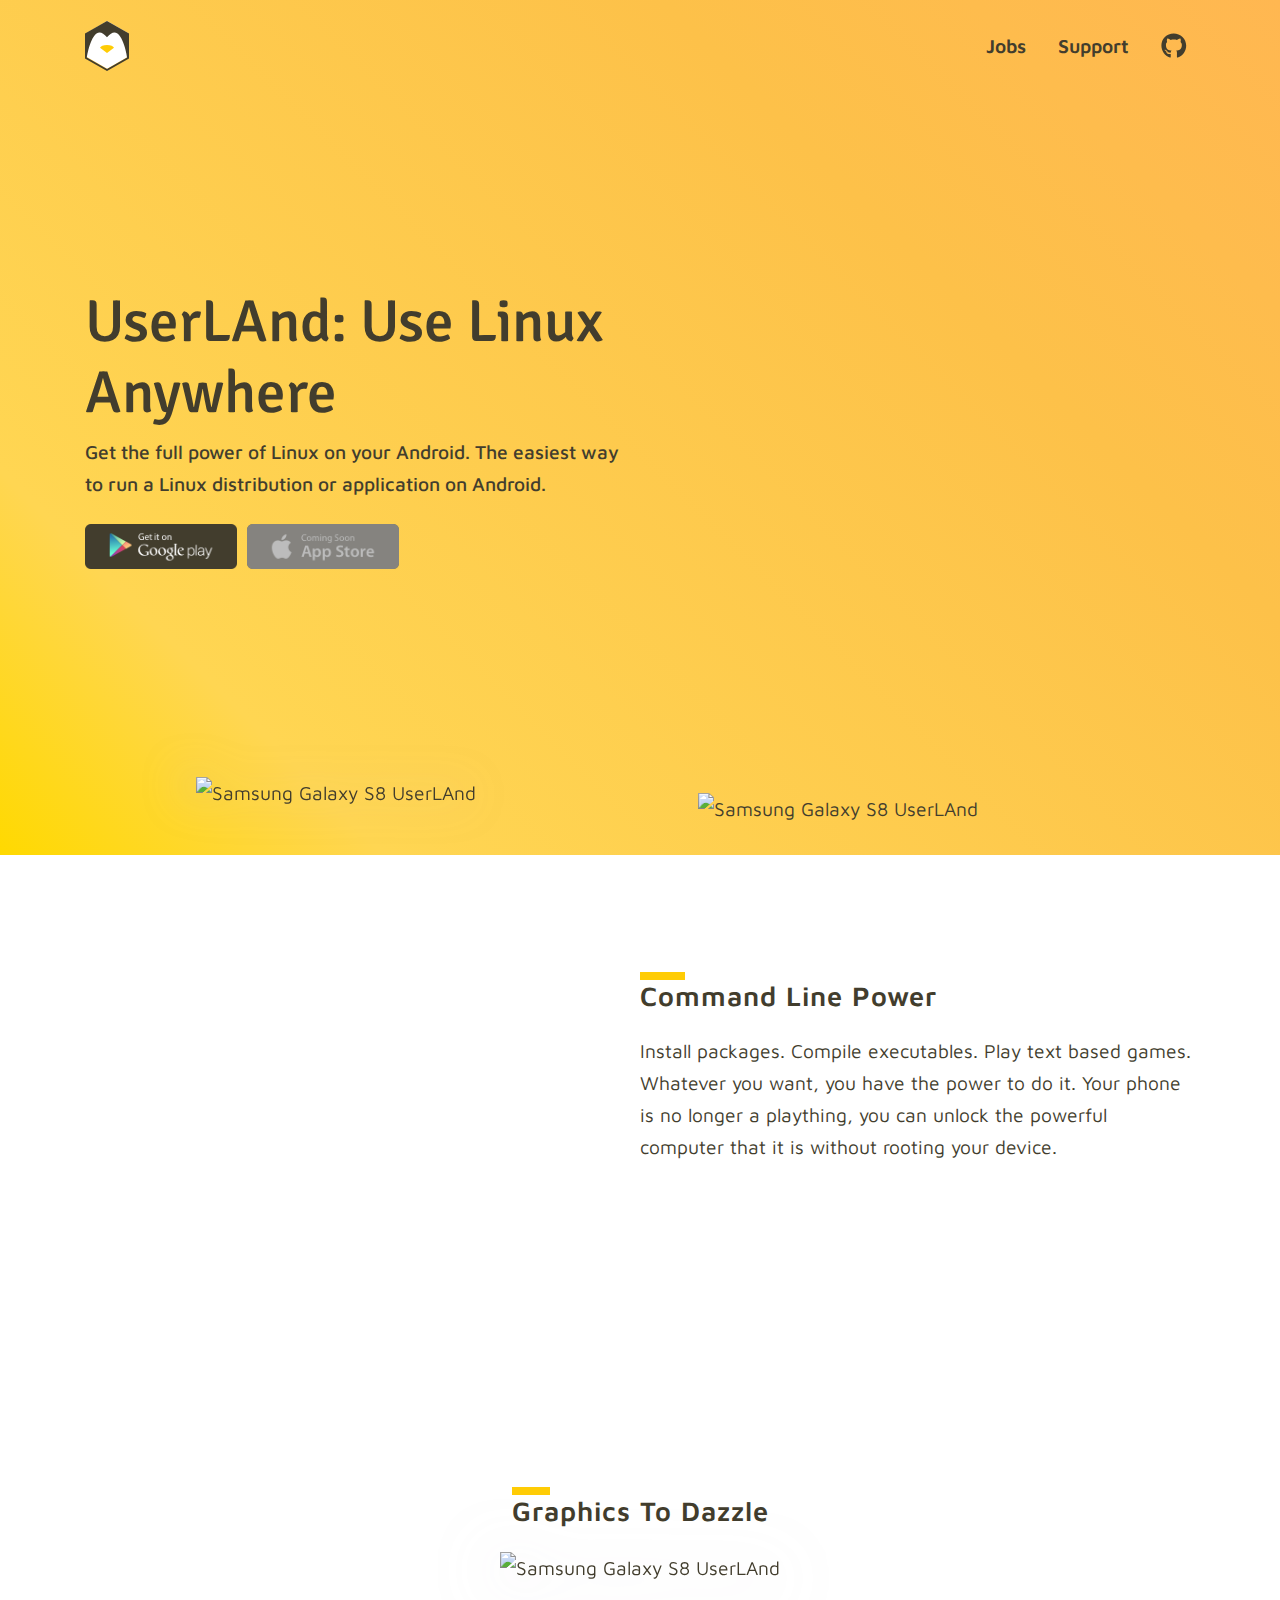
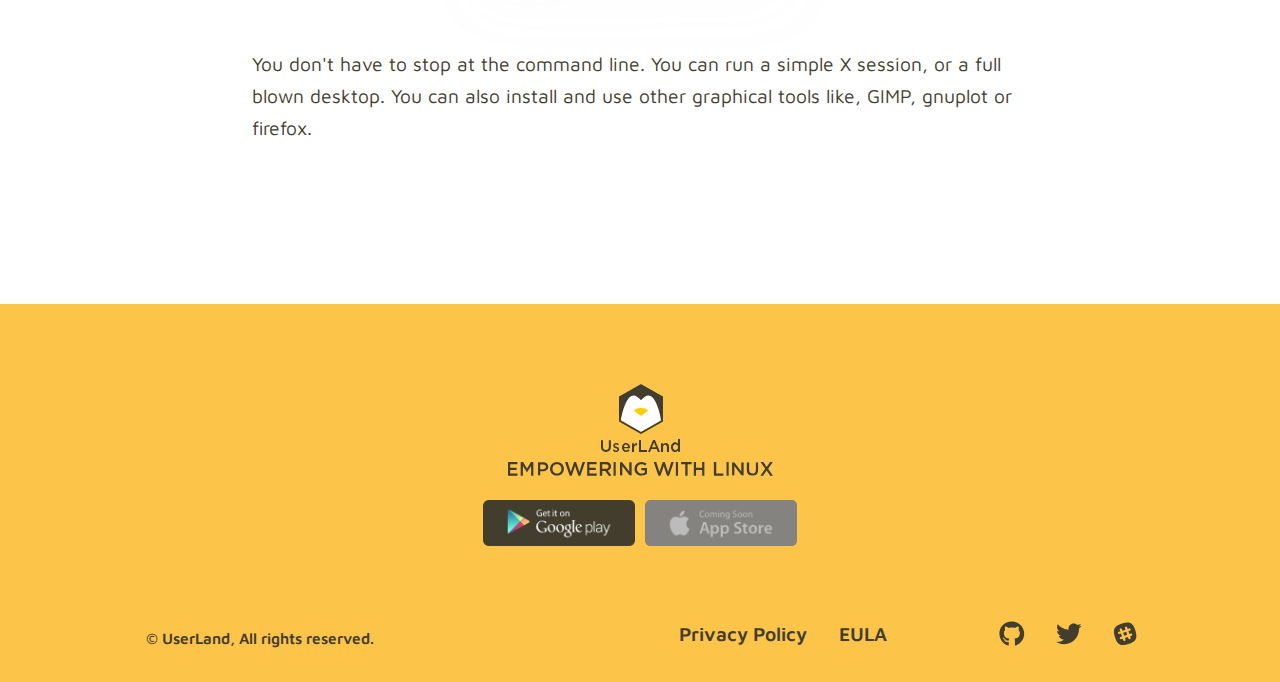
==== commit 447c3c1c: "Updates" ====
--- a/index.html
+++ b/index.html
@@ -1 +1 @@
-<!DOCTYPE html><html lang="en"><head><meta charset="utf-8"><style type="text/css">svg:not(:root).svg-inline--fa{overflow:visible}.svg-inline--fa{display:inline-block;font-size:inherit;height:1em;overflow:visible;vertical-align:-.125em}.svg-inline--fa.fa-lg{vertical-align:-.225em}.svg-inline--fa.fa-w-1{width:.0625em}.svg-inline--fa.fa-w-2{width:.125em}.svg-inline--fa.fa-w-3{width:.1875em}.svg-inline--fa.fa-w-4{width:.25em}.svg-inline--fa.fa-w-5{width:.3125em}.svg-inline--fa.fa-w-6{width:.375em}.svg-inline--fa.fa-w-7{width:.4375em}.svg-inline--fa.fa-w-8{width:.5em}.svg-inline--fa.fa-w-9{width:.5625em}.svg-inline--fa.fa-w-10{width:.625em}.svg-inline--fa.fa-w-11{width:.6875em}.svg-inline--fa.fa-w-12{width:.75em}.svg-inline--fa.fa-w-13{width:.8125em}.svg-inline--fa.fa-w-14{width:.875em}.svg-inline--fa.fa-w-15{width:.9375em}.svg-inline--fa.fa-w-16{width:1em}.svg-inline--fa.fa-w-17{width:1.0625em}.svg-inline--fa.fa-w-18{width:1.125em}.svg-inline--fa.fa-w-19{width:1.1875em}.svg-inline--fa.fa-w-20{width:1.25em}.svg-inline--fa.fa-pull-left{margin-right:.3em;width:auto}.svg-inline--fa.fa-pull-right{margin-left:.3em;width:auto}.svg-inline--fa.fa-border{height:1.5em}.svg-inline--fa.fa-li{width:2em}.svg-inline--fa.fa-fw{width:1.25em}.fa-layers svg.svg-inline--fa{bottom:0;left:0;margin:auto;position:absolute;right:0;top:0}.fa-layers{display:inline-block;height:1em;position:relative;text-align:center;vertical-align:-.125em;width:1em}.fa-layers svg.svg-inline--fa{-webkit-transform-origin:center center;transform-origin:center center}.fa-layers-counter,.fa-layers-text{display:inline-block;position:absolute;text-align:center}.fa-layers-text{left:50%;top:50%;-webkit-transform:translate(-50%,-50%);transform:translate(-50%,-50%);-webkit-transform-origin:center center;transform-origin:center center}.fa-layers-counter{background-color:#ff253a;border-radius:1em;-webkit-box-sizing:border-box;box-sizing:border-box;color:#fff;height:1.5em;line-height:1;max-width:5em;min-width:1.5em;overflow:hidden;padding:.25em;right:0;text-overflow:ellipsis;top:0;-webkit-transform:scale(.25);transform:scale(.25);-webkit-transform-origin:top right;transform-origin:top right}.fa-layers-bottom-right{bottom:0;right:0;top:auto;-webkit-transform:scale(.25);transform:scale(.25);-webkit-transform-origin:bottom right;transform-origin:bottom right}.fa-layers-bottom-left{bottom:0;left:0;right:auto;top:auto;-webkit-transform:scale(.25);transform:scale(.25);-webkit-transform-origin:bottom left;transform-origin:bottom left}.fa-layers-top-right{right:0;top:0;-webkit-transform:scale(.25);transform:scale(.25);-webkit-transform-origin:top right;transform-origin:top right}.fa-layers-top-left{left:0;right:auto;top:0;-webkit-transform:scale(.25);transform:scale(.25);-webkit-transform-origin:top left;transform-origin:top left}.fa-lg{font-size:1.33333em;line-height:.75em;vertical-align:-.0667em}.fa-xs{font-size:.75em}.fa-sm{font-size:.875em}.fa-1x{font-size:1em}.fa-2x{font-size:2em}.fa-3x{font-size:3em}.fa-4x{font-size:4em}.fa-5x{font-size:5em}.fa-6x{font-size:6em}.fa-7x{font-size:7em}.fa-8x{font-size:8em}.fa-9x{font-size:9em}.fa-10x{font-size:10em}.fa-fw{text-align:center;width:1.25em}.fa-ul{list-style-type:none;margin-left:2.5em;padding-left:0}.fa-ul>li{position:relative}.fa-li{left:-2em;position:absolute;text-align:center;width:2em;line-height:inherit}.fa-border{border:solid .08em #eee;border-radius:.1em;padding:.2em .25em .15em}.fa-pull-left{float:left}.fa-pull-right{float:right}.fa.fa-pull-left,.fab.fa-pull-left,.fal.fa-pull-left,.far.fa-pull-left,.fas.fa-pull-left{margin-right:.3em}.fa.fa-pull-right,.fab.fa-pull-right,.fal.fa-pull-right,.far.fa-pull-right,.fas.fa-pull-right{margin-left:.3em}.fa-spin{-webkit-animation:fa-spin 2s infinite linear;animation:fa-spin 2s infinite linear}.fa-pulse{-webkit-animation:fa-spin 1s infinite steps(8);animation:fa-spin 1s infinite steps(8)}@-webkit-keyframes fa-spin{0%{-webkit-transform:rotate(0);transform:rotate(0)}100%{-webkit-transform:rotate(360deg);transform:rotate(360deg)}}@keyframes fa-spin{0%{-webkit-transform:rotate(0);transform:rotate(0)}100%{-webkit-transform:rotate(360deg);transform:rotate(360deg)}}.fa-rotate-90{-webkit-transform:rotate(90deg);transform:rotate(90deg)}.fa-rotate-180{-webkit-transform:rotate(180deg);transform:rotate(180deg)}.fa-rotate-270{-webkit-transform:rotate(270deg);transform:rotate(270deg)}.fa-flip-horizontal{-webkit-transform:scale(-1,1);transform:scale(-1,1)}.fa-flip-vertical{-webkit-transform:scale(1,-1);transform:scale(1,-1)}.fa-flip-horizontal.fa-flip-vertical{-webkit-transform:scale(-1,-1);transform:scale(-1,-1)}:root .fa-flip-horizontal,:root .fa-flip-vertical,:root .fa-rotate-180,:root .fa-rotate-270,:root .fa-rotate-90{-webkit-filter:none;filter:none}.fa-stack{display:inline-block;height:2em;position:relative;width:2em}.fa-stack-1x,.fa-stack-2x{bottom:0;left:0;margin:auto;position:absolute;right:0;top:0}.svg-inline--fa.fa-stack-1x{height:1em;width:1em}.svg-inline--fa.fa-stack-2x{height:2em;width:2em}.fa-inverse{color:#fff}.sr-only{border:0;clip:rect(0,0,0,0);height:1px;margin:-1px;overflow:hidden;padding:0;position:absolute;width:1px}.sr-only-focusable:active,.sr-only-focusable:focus{clip:auto;height:auto;margin:0;overflow:visible;position:static;width:auto}</style><link href="/favicon.ico" rel="shortcut icon"><meta content="width=device-width,initial-scale=1,shrink-to-fit=no" name="viewport"><meta content="#000000" name="theme-color"><title>UserLAnd - Use Linux Anywhere</title><link href="/static/css/1.4886c6e9.chunk.css" rel="stylesheet"><link href="/static/css/main.dd0dc297.chunk.css" rel="stylesheet"><link href="http://userland.tech/" rel="canonical" data-react-helmet="true"><meta content="Get the full power of Linux on your Android. The easiest way to run a Linux distribution or application on Android. Download Now!" data-react-helmet="true" name="description"><meta content="UserLAnd - Use Linux Anywhere" data-react-helmet="true" property="og:title"><meta content="Get the full power of Linux on your Android. The easiest way to run a Linux distribution or application on Android. Download Now!" data-react-helmet="true" property="og:description"><meta content="website" data-react-helmet="true" property="og:type"><meta content="https://res.cloudinary.com/dmv3djaoq/image/upload/v1540821843/UserLand_Logo_RGB_Yellow_ysuigp.jpg" data-react-helmet="true" property="og:image"><meta content="http://userland.tech/" data-react-helmet="true" property="og:url"><meta content="summary_large_image" data-react-helmet="true" name="twitter:card"><meta content="@userlandtech" data-react-helmet="true" name="twitter:site"><meta content="@CorbinChampion" data-react-helmet="true" name="twitter:creator"><meta content="UserLAnd - Use Linux Anywhere" data-react-helmet="true" name="twitter:title"><meta content="Get the full power of Linux on your Android. The easiest way to run a Linux distribution or application on Android. Download Now!" data-react-helmet="true" name="twitter:description"><meta content="https://res.cloudinary.com/dmv3djaoq/image/upload/v1540821843/UserLand_Logo_RGB_Yellow_ysuigp.jpg" data-react-helmet="true" name="twitter:image"><link href="https://fonts.googleapis.com" rel="preconnect"><link href="https://fonts.gstatic.com" rel="preconnect"><link href="/static/js/main.b19e0923.chunk.js" rel="preload" as="script"><link href="/static/js/1.7496300f.chunk.js" rel="preload" as="script"></head><body><noscript>You need to enable JavaScript to run this app.</noscript><div id="root"><div class="App"><div><nav class="navbar navbar-expand-lg pt-3 position-absolute w-100"><div class="container"><a class="navbar-brand" href="/" aria-label="home" title="Go to Home Page"><svg xmlns="http://www.w3.org/2000/svg" height="50" width="44"><g fill="none" fill-rule="evenodd"><path d="M22.1750294.00046655L1.35005871 11.9439706v23.8871278L22.1750294 47.7747222 43 35.8310984V11.9439706z" fill="#FFF"></path><path d="M22 47.90788L1.84101964 36.45394S7.61810896-1.79498302 22 16.3229741C36.381891-1.79498302 42.1589804 36.45394 42.1589804 36.45394L22 47.90788zM22 0L0 12.4999373v25L22 50l22-12.5000627v-25L22 0z" fill="#423D2D"></path><path d="M28.9823818 26.7176932C28.4931284 25.1811671 25.5540587 24 22 24c-3.5541855 0-6.4931284 1.1811671-6.9823818 2.7176932H15l.0144495.0108364L22 32l6.9855505-5.2714704L29 26.7176932h-.0176182" fill="#FFCC05"></path></g></svg></a><ul class="flex-row navbar-nav ml-auto"><li class="nav-item mr-3"><a class="nav-link" href="/jobs">Jobs</a></li><li class="nav-item mr-3"><a class="nav-link" href="https://github.com/CypherpunkArmory/UserLAnd/issues">Support</a></li><li class="nav-item"><a class="nav-link" href="https://github.com/CypherpunkArmory/UserLAnd" aria-label="twitter"><svg xmlns="http://www.w3.org/2000/svg" aria-hidden="true" class="svg-inline--fa fa-github fa-w-16 fa-lg" data-icon="github" data-prefix="fab" role="img" viewBox="0 0 496 512"><path d="M165.9 397.4c0 2-2.3 3.6-5.2 3.6-3.3.3-5.6-1.3-5.6-3.6 0-2 2.3-3.6 5.2-3.6 3-.3 5.6 1.3 5.6 3.6zm-31.1-4.5c-.7 2 1.3 4.3 4.3 4.9 2.6 1 5.6 0 6.2-2s-1.3-4.3-4.3-5.2c-2.6-.7-5.5.3-6.2 2.3zm44.2-1.7c-2.9.7-4.9 2.6-4.6 4.9.3 2 2.9 3.3 5.9 2.6 2.9-.7 4.9-2.6 4.6-4.6-.3-1.9-3-3.2-5.9-2.9zM244.8 8C106.1 8 0 113.3 0 252c0 110.9 69.8 205.8 169.5 239.2 12.8 2.3 17.3-5.6 17.3-12.1 0-6.2-.3-40.4-.3-61.4 0 0-70 15-84.7-29.8 0 0-11.4-29.1-27.8-36.6 0 0-22.9-15.7 1.6-15.4 0 0 24.9 2 38.6 25.8 21.9 38.6 58.6 27.5 72.9 20.9 2.3-16 8.8-27.1 16-33.7-55.9-6.2-112.3-14.3-112.3-110.5 0-27.5 7.6-41.3 23.6-58.9-2.6-6.5-11.1-33.3 2.6-67.9 20.9-6.5 69 27 69 27 20-5.6 41.5-8.5 62.8-8.5s42.8 2.9 62.8 8.5c0 0 48.1-33.6 69-27 13.7 34.7 5.2 61.4 2.6 67.9 16 17.7 25.8 31.5 25.8 58.9 0 96.5-58.9 104.2-114.8 110.5 9.2 7.9 17 22.9 17 46.4 0 33.7-.3 75.4-.3 83.6 0 6.5 4.6 14.4 17.3 12.1C428.2 457.8 496 362.9 496 252 496 113.3 383.5 8 244.8 8zM97.2 352.9c-1.3 1-1 3.3.7 5.2 1.6 1.6 3.9 2.3 5.2 1 1.3-1 1-3.3-.7-5.2-1.6-1.6-3.9-2.3-5.2-1zm-10.8-8.1c-.7 1.3.3 2.9 2.3 3.9 1.6 1 3.6.7 4.3-.7.7-1.3-.3-2.9-2.3-3.9-2-.6-3.6-.3-4.3.7zm32.4 35.6c-1.6 1.3-1 4.3 1.3 6.2 2.3 2.3 5.2 2.6 6.5 1 1.3-1.3.7-4.3-1.3-6.2-2.2-2.3-5.2-2.6-6.5-1zm-11.4-14.7c-1.6 1-1.6 3.6 0 5.9 1.6 2.3 4.3 3.3 5.6 2.3 1.6-1.3 1.6-3.9 0-6.2-1.4-2.3-4-3.3-5.6-2z" fill="currentColor"></path></svg></a></li></ul></div></nav><div><div class="hero"><div class="container"><div class="hero__body"><h1 class="hero__title">UserLAnd: Use Linux Anywhere</h1><p>Get the full power of Linux on your Android. The easiest way to run a Linux distribution or application on Android.</p><div class="hero__cta"><a class="btn-google" href="https://play.google.com/store/apps/details?id=tech.ula&hl=en" aria-label="google play download" title="Download UserLAnd" role="button"><img alt="Google Play" class="img-fluid" src="[data-uri]"></a><span aria-label="apple store coming soon" class="btn-apple" role="presentation"><img alt="App Store" class="img-fluid" src="[data-uri]"></span></div></div><div class="hero__media"><img alt="Samsung Galaxy S8 UserLAnd" class="img-fluid" src="/static/media/vertical-screenshot.6be0727e.png"></div></div></div><div class="features"><div class="container"><div class="feature feature_vertical"><div class="feature__body"><div class="feature__head"><h3 class="feature__title">Command Line Power</h3></div><p>Install packages. Compile executables. Play text based games. Whatever you want, you have the power to do it. Your phone is no longer a plaything, you can unlock the powerful computer that it is without rooting your device.</p></div><div class="feature__media"><img alt="Samsung Galaxy S8 UserLAnd" class="img-fluid" src="/static/media/phone-feature.d3014400.gif"></div></div><div class="feature feature_horizontal"><div class="feature__head"><h3 class="feature__title">Graphics to Dazzle</h3></div><div class="feature__media"><img alt="Samsung Galaxy S8 UserLAnd" class="img-fluid" src="/static/media/phone-feature-horizontal.be4009ad.gif"></div><div class="feature__body"><p>You don't have to stop at the command line. You can run a simple X session, or a full blown desktop. You can also install and use other graphical tools like, GIMP, gnuplot or firefox.</p></div></div></div></div></div><footer class="footer"><div class="container"><div class="row"><div class="footer__logo col-12"><img alt="UserLAnd Logo" class="img-fluid" src="/static/media/LogoHeader.a5a83f1d.svg"></div><div class="footer__cta col-12"><a class="btn-google" href="https://play.google.com/store/apps/details?id=tech.ula&hl=en" aria-label="google play download" title="Download UserLAnd" role="button"><img alt="Google Play" class="img-fluid" src="[data-uri]"></a><span aria-label="apple store coming soon" class="btn-apple" role="presentation"><img alt="App Store" class="img-fluid" src="[data-uri]"></span></div><nav class="footer__nav navbar col-12 offset-lg-2 col-lg-3 order-md-2"><ul class="flex-row navbar-nav"><li class="nav-item"><a class="nav-link" href="/policy">privacy policy</a></li><li class="nav-item"><a class="nav-link" href="/eula">EULA</a></li><li class="nav-item"><a class="nav-link" href="/team">Team</a></li></ul></nav><nav class="footer__nav navbar col-12 col-lg-3 order-md-3"><ul class="flex-row navbar-nav"><li class="nav-item"><a class="nav-link" href="https://github.com/CypherpunkArmory/UserLAnd" aria-label="github"><svg xmlns="http://www.w3.org/2000/svg" aria-hidden="true" class="svg-inline--fa fa-github fa-w-16 fa-lg" data-icon="github" data-prefix="fab" role="img" viewBox="0 0 496 512"><path d="M165.9 397.4c0 2-2.3 3.6-5.2 3.6-3.3.3-5.6-1.3-5.6-3.6 0-2 2.3-3.6 5.2-3.6 3-.3 5.6 1.3 5.6 3.6zm-31.1-4.5c-.7 2 1.3 4.3 4.3 4.9 2.6 1 5.6 0 6.2-2s-1.3-4.3-4.3-5.2c-2.6-.7-5.5.3-6.2 2.3zm44.2-1.7c-2.9.7-4.9 2.6-4.6 4.9.3 2 2.9 3.3 5.9 2.6 2.9-.7 4.9-2.6 4.6-4.6-.3-1.9-3-3.2-5.9-2.9zM244.8 8C106.1 8 0 113.3 0 252c0 110.9 69.8 205.8 169.5 239.2 12.8 2.3 17.3-5.6 17.3-12.1 0-6.2-.3-40.4-.3-61.4 0 0-70 15-84.7-29.8 0 0-11.4-29.1-27.8-36.6 0 0-22.9-15.7 1.6-15.4 0 0 24.9 2 38.6 25.8 21.9 38.6 58.6 27.5 72.9 20.9 2.3-16 8.8-27.1 16-33.7-55.9-6.2-112.3-14.3-112.3-110.5 0-27.5 7.6-41.3 23.6-58.9-2.6-6.5-11.1-33.3 2.6-67.9 20.9-6.5 69 27 69 27 20-5.6 41.5-8.5 62.8-8.5s42.8 2.9 62.8 8.5c0 0 48.1-33.6 69-27 13.7 34.7 5.2 61.4 2.6 67.9 16 17.7 25.8 31.5 25.8 58.9 0 96.5-58.9 104.2-114.8 110.5 9.2 7.9 17 22.9 17 46.4 0 33.7-.3 75.4-.3 83.6 0 6.5 4.6 14.4 17.3 12.1C428.2 457.8 496 362.9 496 252 496 113.3 383.5 8 244.8 8zM97.2 352.9c-1.3 1-1 3.3.7 5.2 1.6 1.6 3.9 2.3 5.2 1 1.3-1 1-3.3-.7-5.2-1.6-1.6-3.9-2.3-5.2-1zm-10.8-8.1c-.7 1.3.3 2.9 2.3 3.9 1.6 1 3.6.7 4.3-.7.7-1.3-.3-2.9-2.3-3.9-2-.6-3.6-.3-4.3.7zm32.4 35.6c-1.6 1.3-1 4.3 1.3 6.2 2.3 2.3 5.2 2.6 6.5 1 1.3-1.3.7-4.3-1.3-6.2-2.2-2.3-5.2-2.6-6.5-1zm-11.4-14.7c-1.6 1-1.6 3.6 0 5.9 1.6 2.3 4.3 3.3 5.6 2.3 1.6-1.3 1.6-3.9 0-6.2-1.4-2.3-4-3.3-5.6-2z" fill="currentColor"></path></svg></a></li><li class="nav-item"><a class="nav-link" href="https://twitter.com/userlandtech" aria-label="twitter"><svg xmlns="http://www.w3.org/2000/svg" aria-hidden="true" class="svg-inline--fa fa-twitter fa-w-16 fa-lg" data-icon="twitter" data-prefix="fab" role="img" viewBox="0 0 512 512"><path d="M459.37 151.716c.325 4.548.325 9.097.325 13.645 0 138.72-105.583 298.558-298.558 298.558-59.452 0-114.68-17.219-161.137-47.106 8.447.974 16.568 1.299 25.34 1.299 49.055 0 94.213-16.568 130.274-44.832-46.132-.975-84.792-31.188-98.112-72.772 6.498.974 12.995 1.624 19.818 1.624 9.421 0 18.843-1.3 27.614-3.573-48.081-9.747-84.143-51.98-84.143-102.985v-1.299c13.969 7.797 30.214 12.67 47.431 13.319-28.264-18.843-46.781-51.005-46.781-87.391 0-19.492 5.197-37.36 14.294-52.954 51.655 63.675 129.3 105.258 216.365 109.807-1.624-7.797-2.599-15.918-2.599-24.04 0-57.828 46.782-104.934 104.934-104.934 30.213 0 57.502 12.67 76.67 33.137 23.715-4.548 46.456-13.32 66.599-25.34-7.798 24.366-24.366 44.833-46.132 57.827 21.117-2.273 41.584-8.122 60.426-16.243-14.292 20.791-32.161 39.308-52.628 54.253z" fill="currentColor"></path></svg></a></li><li class="nav-item"><a class="nav-link" href="https://communityinviter.com/apps/userlandtech/userland" aria-label="slack"><svg xmlns="http://www.w3.org/2000/svg" aria-hidden="true" class="svg-inline--fa fa-slack fa-w-14 fa-lg" data-icon="slack" data-prefix="fab" role="img" viewBox="0 0 448 512"><path d="M244.2 217.5l19.3 57.7-59.8 20-19.3-57.7 59.8-20zm41.4 243.7C131.6 507.4 65 471.6 18.8 317.6S8.4 97 162.4 50.8C316.4 4.6 383 40.4 429.2 194.4c46.2 154 10.4 220.6-143.6 266.8zM366.2 265c-3.9-12.2-17.2-18.6-29.4-14.7l-29 9.7-19.3-57.7 29-9.7c12.2-3.9 18.6-17.2 14.7-29.4-3.9-12.2-17.2-18.6-29.4-14.7l-29 9.7-10-30.1c-3.9-12.2-17.2-18.6-29.4-14.7-12.2 3.9-18.6 17.2-14.7 29.4l10 30.1-59.8 20.1-10-30.1c-3.9-12.2-17.2-18.6-29.4-14.7-12.2 3.9-18.6 17.2-14.7 29.4l10 30.1-29 9.7c-12.2 3.9-18.6 17.2-14.7 29.4 3.2 9.3 12.2 15.4 21.5 15.8 4.3.6 7.7-1 36.9-10.7l19.3 57.7-29 9.7c-12.2 3.9-18.6 17.2-14.7 29.4 3.2 9.3 12.2 15.4 21.5 15.8 4.3.6 7.7-1 36.9-10.7l10 30.1c3.7 10.8 15.8 18.6 29.4 14.7 12.2-3.9 18.6-17.2 14.7-29.4l-10-30.1 59.8-20.1 10 30.1c3.7 10.8 15.8 18.6 29.4 14.7 12.2-3.9 18.6-17.2 14.7-29.4l-10-30.1 29-9.7c12.2-4.2 18.6-17.5 14.7-29.6z" fill="currentColor"></path></svg></a></li></ul></nav><small class="footer__copy col-12 col-lg-4 order-md-1">© UserLand, All rights reserved.</small></div></div></footer></div></div></div><script>!function(l){function e(e){for(var r,t,n=e[0],o=e[1],u=e[2],f=0,i=[];f<n.length;f++)t=n[f],p[t]&&i.push(p[t][0]),p[t]=0;for(r in o)Object.prototype.hasOwnProperty.call(o,r)&&(l[r]=o[r]);for(s&&s(e);i.length;)i.shift()();return c.push.apply(c,u||[]),a()}function a(){for(var e,r=0;r<c.length;r++){for(var t=c[r],n=!0,o=1;o<t.length;o++){var u=t[o];0!==p[u]&&(n=!1)}n&&(c.splice(r--,1),e=f(f.s=t[0]))}return e}var t={},p={2:0},c=[];function f(e){if(t[e])return t[e].exports;var r=t[e]={i:e,l:!1,exports:{}};return l[e].call(r.exports,r,r.exports,f),r.l=!0,r.exports}f.m=l,f.c=t,f.d=function(e,r,t){f.o(e,r)||Object.defineProperty(e,r,{enumerable:!0,get:t})},f.r=function(e){"undefined"!=typeof Symbol&&Symbol.toStringTag&&Object.defineProperty(e,Symbol.toStringTag,{value:"Module"}),Object.defineProperty(e,"__esModule",{value:!0})},f.t=function(r,e){if(1&e&&(r=f(r)),8&e)return r;if(4&e&&"object"==typeof r&&r&&r.__esModule)return r;var t=Object.create(null);if(f.r(t),Object.defineProperty(t,"default",{enumerable:!0,value:r}),2&e&&"string"!=typeof r)for(var n in r)f.d(t,n,function(e){return r[e]}.bind(null,n));return t},f.n=function(e){var r=e&&e.__esModule?function(){return e.default}:function(){return e};return f.d(r,"a",r),r},f.o=function(e,r){return Object.prototype.hasOwnProperty.call(e,r)},f.p="/";var r=window.webpackJsonp=window.webpackJsonp||[],n=r.push.bind(r);r.push=e,r=r.slice();for(var o=0;o<r.length;o++)e(r[o]);var s=n;a()}([])</script><script src="/static/js/main.b19e0923.chunk.js"></script></body></html>+<!DOCTYPE html><html lang="en"><head><meta charset="utf-8"><style type="text/css">svg:not(:root).svg-inline--fa{overflow:visible}.svg-inline--fa{display:inline-block;font-size:inherit;height:1em;overflow:visible;vertical-align:-.125em}.svg-inline--fa.fa-lg{vertical-align:-.225em}.svg-inline--fa.fa-w-1{width:.0625em}.svg-inline--fa.fa-w-2{width:.125em}.svg-inline--fa.fa-w-3{width:.1875em}.svg-inline--fa.fa-w-4{width:.25em}.svg-inline--fa.fa-w-5{width:.3125em}.svg-inline--fa.fa-w-6{width:.375em}.svg-inline--fa.fa-w-7{width:.4375em}.svg-inline--fa.fa-w-8{width:.5em}.svg-inline--fa.fa-w-9{width:.5625em}.svg-inline--fa.fa-w-10{width:.625em}.svg-inline--fa.fa-w-11{width:.6875em}.svg-inline--fa.fa-w-12{width:.75em}.svg-inline--fa.fa-w-13{width:.8125em}.svg-inline--fa.fa-w-14{width:.875em}.svg-inline--fa.fa-w-15{width:.9375em}.svg-inline--fa.fa-w-16{width:1em}.svg-inline--fa.fa-w-17{width:1.0625em}.svg-inline--fa.fa-w-18{width:1.125em}.svg-inline--fa.fa-w-19{width:1.1875em}.svg-inline--fa.fa-w-20{width:1.25em}.svg-inline--fa.fa-pull-left{margin-right:.3em;width:auto}.svg-inline--fa.fa-pull-right{margin-left:.3em;width:auto}.svg-inline--fa.fa-border{height:1.5em}.svg-inline--fa.fa-li{width:2em}.svg-inline--fa.fa-fw{width:1.25em}.fa-layers svg.svg-inline--fa{bottom:0;left:0;margin:auto;position:absolute;right:0;top:0}.fa-layers{display:inline-block;height:1em;position:relative;text-align:center;vertical-align:-.125em;width:1em}.fa-layers svg.svg-inline--fa{-webkit-transform-origin:center center;transform-origin:center center}.fa-layers-counter,.fa-layers-text{display:inline-block;position:absolute;text-align:center}.fa-layers-text{left:50%;top:50%;-webkit-transform:translate(-50%,-50%);transform:translate(-50%,-50%);-webkit-transform-origin:center center;transform-origin:center center}.fa-layers-counter{background-color:#ff253a;border-radius:1em;-webkit-box-sizing:border-box;box-sizing:border-box;color:#fff;height:1.5em;line-height:1;max-width:5em;min-width:1.5em;overflow:hidden;padding:.25em;right:0;text-overflow:ellipsis;top:0;-webkit-transform:scale(.25);transform:scale(.25);-webkit-transform-origin:top right;transform-origin:top right}.fa-layers-bottom-right{bottom:0;right:0;top:auto;-webkit-transform:scale(.25);transform:scale(.25);-webkit-transform-origin:bottom right;transform-origin:bottom right}.fa-layers-bottom-left{bottom:0;left:0;right:auto;top:auto;-webkit-transform:scale(.25);transform:scale(.25);-webkit-transform-origin:bottom left;transform-origin:bottom left}.fa-layers-top-right{right:0;top:0;-webkit-transform:scale(.25);transform:scale(.25);-webkit-transform-origin:top right;transform-origin:top right}.fa-layers-top-left{left:0;right:auto;top:0;-webkit-transform:scale(.25);transform:scale(.25);-webkit-transform-origin:top left;transform-origin:top left}.fa-lg{font-size:1.33333em;line-height:.75em;vertical-align:-.0667em}.fa-xs{font-size:.75em}.fa-sm{font-size:.875em}.fa-1x{font-size:1em}.fa-2x{font-size:2em}.fa-3x{font-size:3em}.fa-4x{font-size:4em}.fa-5x{font-size:5em}.fa-6x{font-size:6em}.fa-7x{font-size:7em}.fa-8x{font-size:8em}.fa-9x{font-size:9em}.fa-10x{font-size:10em}.fa-fw{text-align:center;width:1.25em}.fa-ul{list-style-type:none;margin-left:2.5em;padding-left:0}.fa-ul>li{position:relative}.fa-li{left:-2em;position:absolute;text-align:center;width:2em;line-height:inherit}.fa-border{border:solid .08em #eee;border-radius:.1em;padding:.2em .25em .15em}.fa-pull-left{float:left}.fa-pull-right{float:right}.fa.fa-pull-left,.fab.fa-pull-left,.fal.fa-pull-left,.far.fa-pull-left,.fas.fa-pull-left{margin-right:.3em}.fa.fa-pull-right,.fab.fa-pull-right,.fal.fa-pull-right,.far.fa-pull-right,.fas.fa-pull-right{margin-left:.3em}.fa-spin{-webkit-animation:fa-spin 2s infinite linear;animation:fa-spin 2s infinite linear}.fa-pulse{-webkit-animation:fa-spin 1s infinite steps(8);animation:fa-spin 1s infinite steps(8)}@-webkit-keyframes fa-spin{0%{-webkit-transform:rotate(0);transform:rotate(0)}100%{-webkit-transform:rotate(360deg);transform:rotate(360deg)}}@keyframes fa-spin{0%{-webkit-transform:rotate(0);transform:rotate(0)}100%{-webkit-transform:rotate(360deg);transform:rotate(360deg)}}.fa-rotate-90{-webkit-transform:rotate(90deg);transform:rotate(90deg)}.fa-rotate-180{-webkit-transform:rotate(180deg);transform:rotate(180deg)}.fa-rotate-270{-webkit-transform:rotate(270deg);transform:rotate(270deg)}.fa-flip-horizontal{-webkit-transform:scale(-1,1);transform:scale(-1,1)}.fa-flip-vertical{-webkit-transform:scale(1,-1);transform:scale(1,-1)}.fa-flip-horizontal.fa-flip-vertical{-webkit-transform:scale(-1,-1);transform:scale(-1,-1)}:root .fa-flip-horizontal,:root .fa-flip-vertical,:root .fa-rotate-180,:root .fa-rotate-270,:root .fa-rotate-90{-webkit-filter:none;filter:none}.fa-stack{display:inline-block;height:2em;position:relative;width:2em}.fa-stack-1x,.fa-stack-2x{bottom:0;left:0;margin:auto;position:absolute;right:0;top:0}.svg-inline--fa.fa-stack-1x{height:1em;width:1em}.svg-inline--fa.fa-stack-2x{height:2em;width:2em}.fa-inverse{color:#fff}.sr-only{border:0;clip:rect(0,0,0,0);height:1px;margin:-1px;overflow:hidden;padding:0;position:absolute;width:1px}.sr-only-focusable:active,.sr-only-focusable:focus{clip:auto;height:auto;margin:0;overflow:visible;position:static;width:auto}</style><link href="/favicon.ico" rel="shortcut icon"><meta content="width=device-width,initial-scale=1,shrink-to-fit=no" name="viewport"><meta content="#000000" name="theme-color"><title>UserLAnd - Use Linux Anywhere</title><link href="/static/css/1.fba8578c.chunk.css" rel="stylesheet"><link href="/static/css/main.f45a3def.chunk.css" rel="stylesheet"><link href="http://userland.tech/" rel="canonical" data-react-helmet="true"><meta content="Get the full power of Linux on your Android. The easiest way to run a Linux distribution or application on Android. Download Now!" data-react-helmet="true" name="description"><meta content="UserLAnd - Use Linux Anywhere" data-react-helmet="true" property="og:title"><meta content="Get the full power of Linux on your Android. The easiest way to run a Linux distribution or application on Android. Download Now!" data-react-helmet="true" property="og:description"><meta content="website" data-react-helmet="true" property="og:type"><meta content="https://res.cloudinary.com/dmv3djaoq/image/upload/v1540821843/UserLand_Logo_RGB_Yellow_ysuigp.jpg" data-react-helmet="true" property="og:image"><meta content="http://userland.tech/" data-react-helmet="true" property="og:url"><meta content="summary_large_image" data-react-helmet="true" name="twitter:card"><meta content="@userlandtech" data-react-helmet="true" name="twitter:site"><meta content="@CorbinChampion" data-react-helmet="true" name="twitter:creator"><meta content="UserLAnd - Use Linux Anywhere" data-react-helmet="true" name="twitter:title"><meta content="Get the full power of Linux on your Android. The easiest way to run a Linux distribution or application on Android. Download Now!" data-react-helmet="true" name="twitter:description"><meta content="https://res.cloudinary.com/dmv3djaoq/image/upload/v1540821843/UserLand_Logo_RGB_Yellow_ysuigp.jpg" data-react-helmet="true" name="twitter:image"><link href="https://fonts.googleapis.com" rel="preconnect"><link href="https://fonts.gstatic.com" rel="preconnect"><link href="/static/js/main.1c35969a.chunk.js" rel="preload" as="script"><link href="/static/js/1.510627ac.chunk.js" rel="preload" as="script"></head><body><noscript>You need to enable JavaScript to run this app.</noscript><div id="root"><div class="App"><div><nav class="navbar navbar-expand-lg pt-3 position-absolute w-100"><div class="container"><a class="navbar-brand" href="/" aria-label="home" title="Go to Home Page"><svg xmlns="http://www.w3.org/2000/svg" height="50" width="44"><g fill="none" fill-rule="evenodd"><path d="M22.1750294.00046655L1.35005871 11.9439706v23.8871278L22.1750294 47.7747222 43 35.8310984V11.9439706z" fill="#FFF"></path><path d="M22 47.90788L1.84101964 36.45394S7.61810896-1.79498302 22 16.3229741C36.381891-1.79498302 42.1589804 36.45394 42.1589804 36.45394L22 47.90788zM22 0L0 12.4999373v25L22 50l22-12.5000627v-25L22 0z" fill="#423D2D"></path><path d="M28.9823818 26.7176932C28.4931284 25.1811671 25.5540587 24 22 24c-3.5541855 0-6.4931284 1.1811671-6.9823818 2.7176932H15l.0144495.0108364L22 32l6.9855505-5.2714704L29 26.7176932h-.0176182" fill="#FFCC05"></path></g></svg></a><ul class="flex-row navbar-nav ml-auto"><li class="nav-item mr-3"><a class="nav-link" href="/jobs">Jobs</a></li><li class="nav-item mr-3"><a class="nav-link" href="https://github.com/CypherpunkArmory/UserLAnd/issues">Support</a></li><li class="nav-item"><a class="nav-link" href="https://github.com/CypherpunkArmory/UserLAnd" aria-label="twitter"><svg xmlns="http://www.w3.org/2000/svg" aria-hidden="true" class="svg-inline--fa fa-github fa-w-16 fa-lg" data-icon="github" data-prefix="fab" role="img" viewBox="0 0 496 512"><path d="M165.9 397.4c0 2-2.3 3.6-5.2 3.6-3.3.3-5.6-1.3-5.6-3.6 0-2 2.3-3.6 5.2-3.6 3-.3 5.6 1.3 5.6 3.6zm-31.1-4.5c-.7 2 1.3 4.3 4.3 4.9 2.6 1 5.6 0 6.2-2s-1.3-4.3-4.3-5.2c-2.6-.7-5.5.3-6.2 2.3zm44.2-1.7c-2.9.7-4.9 2.6-4.6 4.9.3 2 2.9 3.3 5.9 2.6 2.9-.7 4.9-2.6 4.6-4.6-.3-1.9-3-3.2-5.9-2.9zM244.8 8C106.1 8 0 113.3 0 252c0 110.9 69.8 205.8 169.5 239.2 12.8 2.3 17.3-5.6 17.3-12.1 0-6.2-.3-40.4-.3-61.4 0 0-70 15-84.7-29.8 0 0-11.4-29.1-27.8-36.6 0 0-22.9-15.7 1.6-15.4 0 0 24.9 2 38.6 25.8 21.9 38.6 58.6 27.5 72.9 20.9 2.3-16 8.8-27.1 16-33.7-55.9-6.2-112.3-14.3-112.3-110.5 0-27.5 7.6-41.3 23.6-58.9-2.6-6.5-11.1-33.3 2.6-67.9 20.9-6.5 69 27 69 27 20-5.6 41.5-8.5 62.8-8.5s42.8 2.9 62.8 8.5c0 0 48.1-33.6 69-27 13.7 34.7 5.2 61.4 2.6 67.9 16 17.7 25.8 31.5 25.8 58.9 0 96.5-58.9 104.2-114.8 110.5 9.2 7.9 17 22.9 17 46.4 0 33.7-.3 75.4-.3 83.6 0 6.5 4.6 14.4 17.3 12.1C428.2 457.8 496 362.9 496 252 496 113.3 383.5 8 244.8 8zM97.2 352.9c-1.3 1-1 3.3.7 5.2 1.6 1.6 3.9 2.3 5.2 1 1.3-1 1-3.3-.7-5.2-1.6-1.6-3.9-2.3-5.2-1zm-10.8-8.1c-.7 1.3.3 2.9 2.3 3.9 1.6 1 3.6.7 4.3-.7.7-1.3-.3-2.9-2.3-3.9-2-.6-3.6-.3-4.3.7zm32.4 35.6c-1.6 1.3-1 4.3 1.3 6.2 2.3 2.3 5.2 2.6 6.5 1 1.3-1.3.7-4.3-1.3-6.2-2.2-2.3-5.2-2.6-6.5-1zm-11.4-14.7c-1.6 1-1.6 3.6 0 5.9 1.6 2.3 4.3 3.3 5.6 2.3 1.6-1.3 1.6-3.9 0-6.2-1.4-2.3-4-3.3-5.6-2z" fill="currentColor"></path></svg></a></li></ul></div></nav><div><div class="hero"><div class="container"><div class="hero__body"><h1 class="hero__title">UserLAnd: Use Linux Anywhere</h1><p>Get the full power of Linux on your Android. The easiest way to run a Linux distribution or application on Android.</p><div class="hero__cta"><a class="btn-google" href="https://play.google.com/store/apps/details?id=tech.ula&hl=en" aria-label="google play download" title="Download UserLAnd" role="button"><img alt="Google Play" class="img-fluid" src="[data-uri]"></a><span aria-label="apple store coming soon" class="btn-apple" role="presentation"><img alt="App Store" class="img-fluid" src="[data-uri]"></span></div></div><div class="hero__media"><img alt="Samsung Galaxy S8 UserLAnd" class="img-fluid" src="/static/media/vertical-screenshot.6be0727e.png"></div></div></div><div class="features"><div class="container"><div class="feature feature_vertical"><div class="feature__body"><div class="feature__head"><h3 class="feature__title">Command Line Power</h3></div><p>Install packages. Compile executables. Play text based games. Whatever you want, you have the power to do it. Your phone is no longer a plaything, you can unlock the powerful computer that it is without rooting your device.</p></div><div class="feature__media"><img alt="Samsung Galaxy S8 UserLAnd" class="img-fluid" src="/static/media/phone-feature.d3014400.gif"></div></div><div class="feature feature_horizontal"><div class="feature__head"><h3 class="feature__title">Graphics to Dazzle</h3></div><div class="feature__media"><img alt="Samsung Galaxy S8 UserLAnd" class="img-fluid" src="/static/media/phone-feature-horizontal.be4009ad.gif"></div><div class="feature__body"><p>You don't have to stop at the command line. You can run a simple X session, or a full blown desktop. You can also install and use other graphical tools like, GIMP, gnuplot or firefox.</p></div></div></div></div></div><footer class="footer"><div class="container"><div class="row"><div class="footer__logo col-12"><img alt="UserLAnd Logo" class="img-fluid" src="/static/media/LogoHeader.a5a83f1d.svg"></div><div class="footer__cta col-12"><a class="btn-google" href="https://play.google.com/store/apps/details?id=tech.ula&hl=en" aria-label="google play download" title="Download UserLAnd" role="button"><img alt="Google Play" class="img-fluid" src="[data-uri]"></a><span aria-label="apple store coming soon" class="btn-apple" role="presentation"><img alt="App Store" class="img-fluid" src="[data-uri]"></span></div><nav class="footer__nav navbar col-12 offset-lg-2 col-lg-3 order-md-2"><ul class="flex-row navbar-nav"><li class="nav-item"><a class="nav-link" href="/policy">privacy policy</a></li><li class="nav-item"><a class="nav-link" href="/eula">EULA</a></li></ul></nav><nav class="footer__nav navbar col-12 col-lg-3 order-md-3"><ul class="flex-row navbar-nav"><li class="nav-item"><a class="nav-link" href="https://github.com/CypherpunkArmory/UserLAnd" aria-label="github"><svg xmlns="http://www.w3.org/2000/svg" aria-hidden="true" class="svg-inline--fa fa-github fa-w-16 fa-lg" data-icon="github" data-prefix="fab" role="img" viewBox="0 0 496 512"><path d="M165.9 397.4c0 2-2.3 3.6-5.2 3.6-3.3.3-5.6-1.3-5.6-3.6 0-2 2.3-3.6 5.2-3.6 3-.3 5.6 1.3 5.6 3.6zm-31.1-4.5c-.7 2 1.3 4.3 4.3 4.9 2.6 1 5.6 0 6.2-2s-1.3-4.3-4.3-5.2c-2.6-.7-5.5.3-6.2 2.3zm44.2-1.7c-2.9.7-4.9 2.6-4.6 4.9.3 2 2.9 3.3 5.9 2.6 2.9-.7 4.9-2.6 4.6-4.6-.3-1.9-3-3.2-5.9-2.9zM244.8 8C106.1 8 0 113.3 0 252c0 110.9 69.8 205.8 169.5 239.2 12.8 2.3 17.3-5.6 17.3-12.1 0-6.2-.3-40.4-.3-61.4 0 0-70 15-84.7-29.8 0 0-11.4-29.1-27.8-36.6 0 0-22.9-15.7 1.6-15.4 0 0 24.9 2 38.6 25.8 21.9 38.6 58.6 27.5 72.9 20.9 2.3-16 8.8-27.1 16-33.7-55.9-6.2-112.3-14.3-112.3-110.5 0-27.5 7.6-41.3 23.6-58.9-2.6-6.5-11.1-33.3 2.6-67.9 20.9-6.5 69 27 69 27 20-5.6 41.5-8.5 62.8-8.5s42.8 2.9 62.8 8.5c0 0 48.1-33.6 69-27 13.7 34.7 5.2 61.4 2.6 67.9 16 17.7 25.8 31.5 25.8 58.9 0 96.5-58.9 104.2-114.8 110.5 9.2 7.9 17 22.9 17 46.4 0 33.7-.3 75.4-.3 83.6 0 6.5 4.6 14.4 17.3 12.1C428.2 457.8 496 362.9 496 252 496 113.3 383.5 8 244.8 8zM97.2 352.9c-1.3 1-1 3.3.7 5.2 1.6 1.6 3.9 2.3 5.2 1 1.3-1 1-3.3-.7-5.2-1.6-1.6-3.9-2.3-5.2-1zm-10.8-8.1c-.7 1.3.3 2.9 2.3 3.9 1.6 1 3.6.7 4.3-.7.7-1.3-.3-2.9-2.3-3.9-2-.6-3.6-.3-4.3.7zm32.4 35.6c-1.6 1.3-1 4.3 1.3 6.2 2.3 2.3 5.2 2.6 6.5 1 1.3-1.3.7-4.3-1.3-6.2-2.2-2.3-5.2-2.6-6.5-1zm-11.4-14.7c-1.6 1-1.6 3.6 0 5.9 1.6 2.3 4.3 3.3 5.6 2.3 1.6-1.3 1.6-3.9 0-6.2-1.4-2.3-4-3.3-5.6-2z" fill="currentColor"></path></svg></a></li><li class="nav-item"><a class="nav-link" href="https://twitter.com/userlandtech" aria-label="twitter"><svg xmlns="http://www.w3.org/2000/svg" aria-hidden="true" class="svg-inline--fa fa-twitter fa-w-16 fa-lg" data-icon="twitter" data-prefix="fab" role="img" viewBox="0 0 512 512"><path d="M459.37 151.716c.325 4.548.325 9.097.325 13.645 0 138.72-105.583 298.558-298.558 298.558-59.452 0-114.68-17.219-161.137-47.106 8.447.974 16.568 1.299 25.34 1.299 49.055 0 94.213-16.568 130.274-44.832-46.132-.975-84.792-31.188-98.112-72.772 6.498.974 12.995 1.624 19.818 1.624 9.421 0 18.843-1.3 27.614-3.573-48.081-9.747-84.143-51.98-84.143-102.985v-1.299c13.969 7.797 30.214 12.67 47.431 13.319-28.264-18.843-46.781-51.005-46.781-87.391 0-19.492 5.197-37.36 14.294-52.954 51.655 63.675 129.3 105.258 216.365 109.807-1.624-7.797-2.599-15.918-2.599-24.04 0-57.828 46.782-104.934 104.934-104.934 30.213 0 57.502 12.67 76.67 33.137 23.715-4.548 46.456-13.32 66.599-25.34-7.798 24.366-24.366 44.833-46.132 57.827 21.117-2.273 41.584-8.122 60.426-16.243-14.292 20.791-32.161 39.308-52.628 54.253z" fill="currentColor"></path></svg></a></li><li class="nav-item"><a class="nav-link" href="https://communityinviter.com/apps/userlandtech/userland" aria-label="slack"><svg xmlns="http://www.w3.org/2000/svg" aria-hidden="true" class="svg-inline--fa fa-slack fa-w-14 fa-lg" data-icon="slack" data-prefix="fab" role="img" viewBox="0 0 448 512"><path d="M244.2 217.5l19.3 57.7-59.8 20-19.3-57.7 59.8-20zm41.4 243.7C131.6 507.4 65 471.6 18.8 317.6S8.4 97 162.4 50.8C316.4 4.6 383 40.4 429.2 194.4c46.2 154 10.4 220.6-143.6 266.8zM366.2 265c-3.9-12.2-17.2-18.6-29.4-14.7l-29 9.7-19.3-57.7 29-9.7c12.2-3.9 18.6-17.2 14.7-29.4-3.9-12.2-17.2-18.6-29.4-14.7l-29 9.7-10-30.1c-3.9-12.2-17.2-18.6-29.4-14.7-12.2 3.9-18.6 17.2-14.7 29.4l10 30.1-59.8 20.1-10-30.1c-3.9-12.2-17.2-18.6-29.4-14.7-12.2 3.9-18.6 17.2-14.7 29.4l10 30.1-29 9.7c-12.2 3.9-18.6 17.2-14.7 29.4 3.2 9.3 12.2 15.4 21.5 15.8 4.3.6 7.7-1 36.9-10.7l19.3 57.7-29 9.7c-12.2 3.9-18.6 17.2-14.7 29.4 3.2 9.3 12.2 15.4 21.5 15.8 4.3.6 7.7-1 36.9-10.7l10 30.1c3.7 10.8 15.8 18.6 29.4 14.7 12.2-3.9 18.6-17.2 14.7-29.4l-10-30.1 59.8-20.1 10 30.1c3.7 10.8 15.8 18.6 29.4 14.7 12.2-3.9 18.6-17.2 14.7-29.4l-10-30.1 29-9.7c12.2-4.2 18.6-17.5 14.7-29.6z" fill="currentColor"></path></svg></a></li></ul></nav><small class="footer__copy col-12 col-lg-4 order-md-1">© UserLand, All rights reserved.</small></div></div></footer></div></div></div><script>!function(l){function e(e){for(var r,t,n=e[0],o=e[1],u=e[2],f=0,i=[];f<n.length;f++)t=n[f],p[t]&&i.push(p[t][0]),p[t]=0;for(r in o)Object.prototype.hasOwnProperty.call(o,r)&&(l[r]=o[r]);for(s&&s(e);i.length;)i.shift()();return c.push.apply(c,u||[]),a()}function a(){for(var e,r=0;r<c.length;r++){for(var t=c[r],n=!0,o=1;o<t.length;o++){var u=t[o];0!==p[u]&&(n=!1)}n&&(c.splice(r--,1),e=f(f.s=t[0]))}return e}var t={},p={2:0},c=[];function f(e){if(t[e])return t[e].exports;var r=t[e]={i:e,l:!1,exports:{}};return l[e].call(r.exports,r,r.exports,f),r.l=!0,r.exports}f.m=l,f.c=t,f.d=function(e,r,t){f.o(e,r)||Object.defineProperty(e,r,{enumerable:!0,get:t})},f.r=function(e){"undefined"!=typeof Symbol&&Symbol.toStringTag&&Object.defineProperty(e,Symbol.toStringTag,{value:"Module"}),Object.defineProperty(e,"__esModule",{value:!0})},f.t=function(r,e){if(1&e&&(r=f(r)),8&e)return r;if(4&e&&"object"==typeof r&&r&&r.__esModule)return r;var t=Object.create(null);if(f.r(t),Object.defineProperty(t,"default",{enumerable:!0,value:r}),2&e&&"string"!=typeof r)for(var n in r)f.d(t,n,function(e){return r[e]}.bind(null,n));return t},f.n=function(e){var r=e&&e.__esModule?function(){return e.default}:function(){return e};return f.d(r,"a",r),r},f.o=function(e,r){return Object.prototype.hasOwnProperty.call(e,r)},f.p="/";var r=window.webpackJsonp=window.webpackJsonp||[],n=r.push.bind(r);r.push=e,r=r.slice();for(var o=0;o<r.length;o++)e(r[o]);var s=n;a()}([])</script><script src="/static/js/main.1c35969a.chunk.js"></script></body></html>--- a/static/css/main.f45a3def.chunk.css
+++ b/static/css/main.f45a3def.chunk.css
@@ -0,0 +1,2 @@
+@import url(https://fonts.googleapis.com/css?family=Maven+Pro:400,500,700,900);@import url(https://fonts.googleapis.com/css?family=Signika:700);body{font-family:Maven Pro,-apple-system,BlinkMacSystemFont,Segoe UI,Roboto,Oxygen,Ubuntu,Cantarell,Fira Sans,Droid Sans,Helvetica Neue,sans-serif;color:#423d2d;-webkit-font-smoothing:antialiased;-moz-osx-font-smoothing:grayscale}.App,body{margin:0;padding:0;overflow-x:hidden;font-size:1.2rem;line-height:1.666}.link{color:inherit;position:relative}.link:hover{color:#fdc44a;text-decoration:none}.link_underline:after{content:"";width:100%;height:.4rem;background-color:#fdc44a;position:absolute;left:0;bottom:-.4rem}.btn-apple,.btn-google{display:inline-block;width:43vw;max-width:9.5rem;border-radius:6px}.btn-google{margin-right:.6rem}.btn-apple{pointer-events:none;cursor:default}.hero{position:relative;padding-top:33%;height:50rem;margin-bottom:4rem;overflow:hidden;background:linear-gradient(-135deg,#ffb751,#fdc149 29%,#ffd652 82%,#ffd900)}.hero:after{content:"";position:absolute;bottom:-1px;width:100%;height:100%;background:url(/static/media/white-gray-shape.0d1306a6.svg) no-repeat 0 100%;background-size:100% 13vw}.hero__title{font-family:Signika,Maven Pro,sans-serif;font-size:2.7rem}.hero__body{position:relative;z-index:33}.hero__body p{margin-bottom:1.5rem;max-width:90%;font-weight:500}.hero__media{position:absolute;bottom:-5rem;width:30rem;right:-9rem}@media screen and (orientation:landscape){.hero{padding-top:33vh}}@media screen and (min-width:900px){.hero{padding-top:0;margin-bottom:0;display:flex;flex-direction:column;justify-content:center;height:95vh;max-height:56rem}.hero__title{font-size:3.7rem;max-width:50%}.hero__media{bottom:0;width:37rem;right:-12rem;height:auto}.hero__body p{width:50%}}@media screen and (min-width:995px){.hero>.container{position:relative}.hero__media{bottom:-14rem;right:-14rem;width:62vw}}@media screen and (min-width:1200px){.hero__media{bottom:-16rem;right:-16rem;width:60vw;max-width:51rem}}.features{padding-bottom:4rem;background:url(/static/media/bg-shape.64f54031.svg) no-repeat bottom;background-size:100% 35%}@media screen and (min-width:992px){.features{background-size:100% 46%}}.feature{display:flex;flex-direction:column}.feature:not(:last-child){margin-bottom:10rem}.feature__title{display:inline-block;position:relative;align-self:baseline;font-size:1.7rem;font-weight:600;margin-bottom:1.4rem;letter-spacing:1px;text-transform:capitalize}.feature__title:after{content:"";position:absolute;top:-.5rem;left:0;width:15%;height:.5rem;background-color:#ffcc05}.feature__media{margin-right:auto;margin-left:auto;position:relative;left:0}.feature_horizontal{text-align:center}.feature_horizontal p{text-align:left}.feature_horizontal .feature__media{width:100%;margin-bottom:4rem}.feature_horizontal .feature__media img{-webkit-filter:drop-shadow(0 9px 30px rgba(193,181,199,.53));filter:drop-shadow(0 9px 30px rgba(193,181,199,.53))}.feature_vertical .feature__media{height:100vw;margin-top:4rem}.feature_vertical .feature__media img{width:auto;height:100%;-webkit-filter:drop-shadow(-9px 0 20px rgba(193,181,199,.53));filter:drop-shadow(-9px 0 20px rgba(193,181,199,.53))}@media screen and (min-width:575px){.feature_vertical .feature__media{height:35rem}}@media screen and (min-width:767px){.feature_horizontal .feature__media{width:35rem}}@media screen and (min-width:800px){.feature_vertical .feature__body,.feature_vertical .feature__media{margin-top:0;flex:0 0 50%}.feature_vertical .feature__body{margin-top:3rem}.feature_vertical{flex-direction:row-reverse}}@media screen and (min-width:992px){.feature{top:-5rem;position:relative}.feature_horizontal .feature__body{margin:auto;width:70%}.feature_vertical .feature__body{display:flex;flex-direction:column;justify-content:flex-end}.feature_vertical .feature__media{flex:0 0 30%}}@media screen and (min-width:1200px){.feature_vertical .feature__body{justify-content:center}}.display-linebreak{white-space:pre-line}.jobs{padding-bottom:4rem}.jobs__hero{background:url(/static/media/jobs.117a4e29.jpg) no-repeat;background-size:cover;height:35rem}.jobs__hero>.container{position:relative;z-index:99}.jobs__hero:before{content:"";position:absolute;top:0;left:0;width:100%;height:100%;pointer-events:none;opacity:.7;background:linear-gradient(-135deg,#ffb751,#fdc149 29%,#ffd652 82%,#ffd900)}.jobs__hero .hero__title{border-left:8px solid #fff;padding:0 0 0 1rem}.jobs__section>ul{padding:0;list-style:none}.job{margin-top:5rem}.job__head{margin-bottom:1rem}.job:not(:last-child){border-bottom:2px solid hsla(0,0%,93.7%,.9);padding-bottom:3rem}.job__requirements{margin-bottom:2rem}.job__requirements li{margin-bottom:.4rem}.default-page{padding:10rem 0;width:75%;margin:auto}.notfound{height:60vh;min-height:25rem;display:flex;flex-direction:column;justify-content:center;align-items:center}.notfound__body{text-align:center}.notfound__body h1{font-size:10rem}.notfound__body p{font-size:1.5rem}.navbar{z-index:100}.navbar .nav-link{color:inherit;font-weight:600}.footer{background-color:#fdc44a;text-align:center;padding:3rem 0}.footer__cta{margin-bottom:1rem}.footer__logo{margin-bottom:1.5rem}.footer__nav{padding:0;justify-content:center}.footer__nav .nav-item{text-transform:capitalize}.footer__nav .nav-item:not(:last-child){margin-right:2rem}.footer__copy{margin-top:1rem;font-weight:600}@media screen and (min-width:992px){.footer{padding:5rem 0 1.5rem}.footer__cta{margin-bottom:4rem}}
+/*# sourceMappingURL=main.f45a3def.chunk.css.map */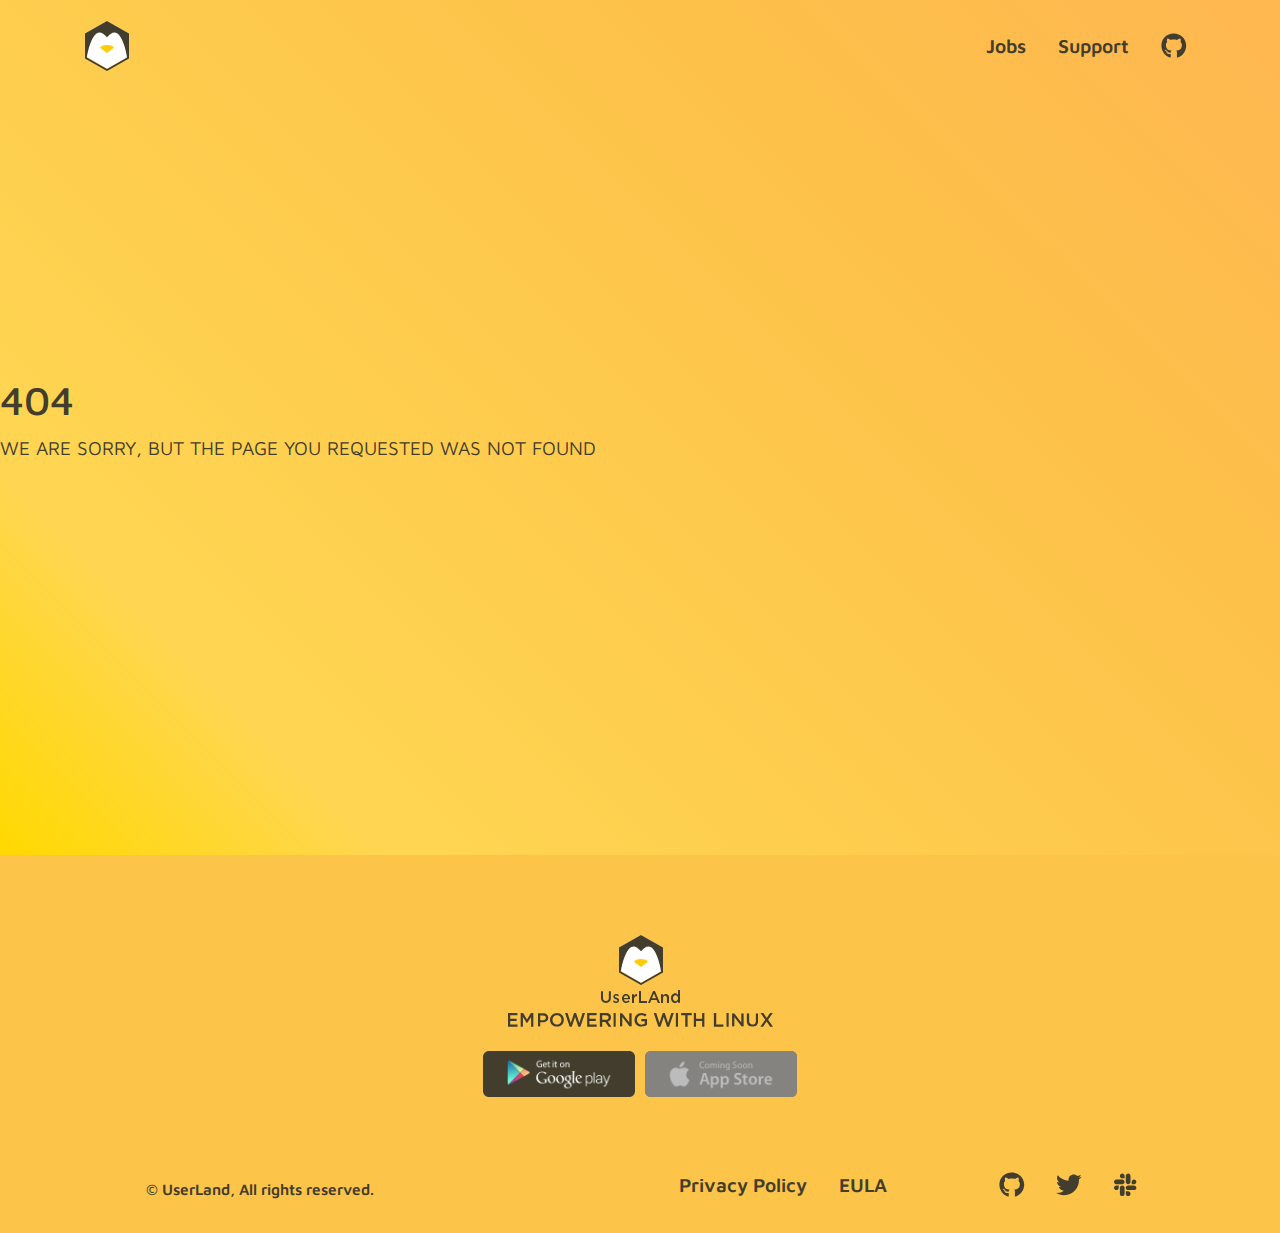
==== commit 6a257404: "Updates" ====
--- a/index.html
+++ b/index.html
@@ -1 +1 @@
-<!DOCTYPE html><html lang="en"><head><meta charset="utf-8"><style type="text/css">svg:not(:root).svg-inline--fa{overflow:visible}.svg-inline--fa{display:inline-block;font-size:inherit;height:1em;overflow:visible;vertical-align:-.125em}.svg-inline--fa.fa-lg{vertical-align:-.225em}.svg-inline--fa.fa-w-1{width:.0625em}.svg-inline--fa.fa-w-2{width:.125em}.svg-inline--fa.fa-w-3{width:.1875em}.svg-inline--fa.fa-w-4{width:.25em}.svg-inline--fa.fa-w-5{width:.3125em}.svg-inline--fa.fa-w-6{width:.375em}.svg-inline--fa.fa-w-7{width:.4375em}.svg-inline--fa.fa-w-8{width:.5em}.svg-inline--fa.fa-w-9{width:.5625em}.svg-inline--fa.fa-w-10{width:.625em}.svg-inline--fa.fa-w-11{width:.6875em}.svg-inline--fa.fa-w-12{width:.75em}.svg-inline--fa.fa-w-13{width:.8125em}.svg-inline--fa.fa-w-14{width:.875em}.svg-inline--fa.fa-w-15{width:.9375em}.svg-inline--fa.fa-w-16{width:1em}.svg-inline--fa.fa-w-17{width:1.0625em}.svg-inline--fa.fa-w-18{width:1.125em}.svg-inline--fa.fa-w-19{width:1.1875em}.svg-inline--fa.fa-w-20{width:1.25em}.svg-inline--fa.fa-pull-left{margin-right:.3em;width:auto}.svg-inline--fa.fa-pull-right{margin-left:.3em;width:auto}.svg-inline--fa.fa-border{height:1.5em}.svg-inline--fa.fa-li{width:2em}.svg-inline--fa.fa-fw{width:1.25em}.fa-layers svg.svg-inline--fa{bottom:0;left:0;margin:auto;position:absolute;right:0;top:0}.fa-layers{display:inline-block;height:1em;position:relative;text-align:center;vertical-align:-.125em;width:1em}.fa-layers svg.svg-inline--fa{-webkit-transform-origin:center center;transform-origin:center center}.fa-layers-counter,.fa-layers-text{display:inline-block;position:absolute;text-align:center}.fa-layers-text{left:50%;top:50%;-webkit-transform:translate(-50%,-50%);transform:translate(-50%,-50%);-webkit-transform-origin:center center;transform-origin:center center}.fa-layers-counter{background-color:#ff253a;border-radius:1em;-webkit-box-sizing:border-box;box-sizing:border-box;color:#fff;height:1.5em;line-height:1;max-width:5em;min-width:1.5em;overflow:hidden;padding:.25em;right:0;text-overflow:ellipsis;top:0;-webkit-transform:scale(.25);transform:scale(.25);-webkit-transform-origin:top right;transform-origin:top right}.fa-layers-bottom-right{bottom:0;right:0;top:auto;-webkit-transform:scale(.25);transform:scale(.25);-webkit-transform-origin:bottom right;transform-origin:bottom right}.fa-layers-bottom-left{bottom:0;left:0;right:auto;top:auto;-webkit-transform:scale(.25);transform:scale(.25);-webkit-transform-origin:bottom left;transform-origin:bottom left}.fa-layers-top-right{right:0;top:0;-webkit-transform:scale(.25);transform:scale(.25);-webkit-transform-origin:top right;transform-origin:top right}.fa-layers-top-left{left:0;right:auto;top:0;-webkit-transform:scale(.25);transform:scale(.25);-webkit-transform-origin:top left;transform-origin:top left}.fa-lg{font-size:1.33333em;line-height:.75em;vertical-align:-.0667em}.fa-xs{font-size:.75em}.fa-sm{font-size:.875em}.fa-1x{font-size:1em}.fa-2x{font-size:2em}.fa-3x{font-size:3em}.fa-4x{font-size:4em}.fa-5x{font-size:5em}.fa-6x{font-size:6em}.fa-7x{font-size:7em}.fa-8x{font-size:8em}.fa-9x{font-size:9em}.fa-10x{font-size:10em}.fa-fw{text-align:center;width:1.25em}.fa-ul{list-style-type:none;margin-left:2.5em;padding-left:0}.fa-ul>li{position:relative}.fa-li{left:-2em;position:absolute;text-align:center;width:2em;line-height:inherit}.fa-border{border:solid .08em #eee;border-radius:.1em;padding:.2em .25em .15em}.fa-pull-left{float:left}.fa-pull-right{float:right}.fa.fa-pull-left,.fab.fa-pull-left,.fal.fa-pull-left,.far.fa-pull-left,.fas.fa-pull-left{margin-right:.3em}.fa.fa-pull-right,.fab.fa-pull-right,.fal.fa-pull-right,.far.fa-pull-right,.fas.fa-pull-right{margin-left:.3em}.fa-spin{-webkit-animation:fa-spin 2s infinite linear;animation:fa-spin 2s infinite linear}.fa-pulse{-webkit-animation:fa-spin 1s infinite steps(8);animation:fa-spin 1s infinite steps(8)}@-webkit-keyframes fa-spin{0%{-webkit-transform:rotate(0);transform:rotate(0)}100%{-webkit-transform:rotate(360deg);transform:rotate(360deg)}}@keyframes fa-spin{0%{-webkit-transform:rotate(0);transform:rotate(0)}100%{-webkit-transform:rotate(360deg);transform:rotate(360deg)}}.fa-rotate-90{-webkit-transform:rotate(90deg);transform:rotate(90deg)}.fa-rotate-180{-webkit-transform:rotate(180deg);transform:rotate(180deg)}.fa-rotate-270{-webkit-transform:rotate(270deg);transform:rotate(270deg)}.fa-flip-horizontal{-webkit-transform:scale(-1,1);transform:scale(-1,1)}.fa-flip-vertical{-webkit-transform:scale(1,-1);transform:scale(1,-1)}.fa-flip-horizontal.fa-flip-vertical{-webkit-transform:scale(-1,-1);transform:scale(-1,-1)}:root .fa-flip-horizontal,:root .fa-flip-vertical,:root .fa-rotate-180,:root .fa-rotate-270,:root .fa-rotate-90{-webkit-filter:none;filter:none}.fa-stack{display:inline-block;height:2em;position:relative;width:2em}.fa-stack-1x,.fa-stack-2x{bottom:0;left:0;margin:auto;position:absolute;right:0;top:0}.svg-inline--fa.fa-stack-1x{height:1em;width:1em}.svg-inline--fa.fa-stack-2x{height:2em;width:2em}.fa-inverse{color:#fff}.sr-only{border:0;clip:rect(0,0,0,0);height:1px;margin:-1px;overflow:hidden;padding:0;position:absolute;width:1px}.sr-only-focusable:active,.sr-only-focusable:focus{clip:auto;height:auto;margin:0;overflow:visible;position:static;width:auto}</style><link href="/favicon.ico" rel="shortcut icon"><meta content="width=device-width,initial-scale=1,shrink-to-fit=no" name="viewport"><meta content="#000000" name="theme-color"><title>UserLAnd - Use Linux Anywhere</title><link href="/static/css/1.fba8578c.chunk.css" rel="stylesheet"><link href="/static/css/main.f45a3def.chunk.css" rel="stylesheet"><link href="http://userland.tech/" rel="canonical" data-react-helmet="true"><meta content="Get the full power of Linux on your Android. The easiest way to run a Linux distribution or application on Android. Download Now!" data-react-helmet="true" name="description"><meta content="UserLAnd - Use Linux Anywhere" data-react-helmet="true" property="og:title"><meta content="Get the full power of Linux on your Android. The easiest way to run a Linux distribution or application on Android. Download Now!" data-react-helmet="true" property="og:description"><meta content="website" data-react-helmet="true" property="og:type"><meta content="https://res.cloudinary.com/dmv3djaoq/image/upload/v1540821843/UserLand_Logo_RGB_Yellow_ysuigp.jpg" data-react-helmet="true" property="og:image"><meta content="http://userland.tech/" data-react-helmet="true" property="og:url"><meta content="summary_large_image" data-react-helmet="true" name="twitter:card"><meta content="@userlandtech" data-react-helmet="true" name="twitter:site"><meta content="@CorbinChampion" data-react-helmet="true" name="twitter:creator"><meta content="UserLAnd - Use Linux Anywhere" data-react-helmet="true" name="twitter:title"><meta content="Get the full power of Linux on your Android. The easiest way to run a Linux distribution or application on Android. Download Now!" data-react-helmet="true" name="twitter:description"><meta content="https://res.cloudinary.com/dmv3djaoq/image/upload/v1540821843/UserLand_Logo_RGB_Yellow_ysuigp.jpg" data-react-helmet="true" name="twitter:image"><link href="https://fonts.googleapis.com" rel="preconnect"><link href="https://fonts.gstatic.com" rel="preconnect"><link href="/static/js/main.1c35969a.chunk.js" rel="preload" as="script"><link href="/static/js/1.510627ac.chunk.js" rel="preload" as="script"></head><body><noscript>You need to enable JavaScript to run this app.</noscript><div id="root"><div class="App"><div><nav class="navbar navbar-expand-lg pt-3 position-absolute w-100"><div class="container"><a class="navbar-brand" href="/" aria-label="home" title="Go to Home Page"><svg xmlns="http://www.w3.org/2000/svg" height="50" width="44"><g fill="none" fill-rule="evenodd"><path d="M22.1750294.00046655L1.35005871 11.9439706v23.8871278L22.1750294 47.7747222 43 35.8310984V11.9439706z" fill="#FFF"></path><path d="M22 47.90788L1.84101964 36.45394S7.61810896-1.79498302 22 16.3229741C36.381891-1.79498302 42.1589804 36.45394 42.1589804 36.45394L22 47.90788zM22 0L0 12.4999373v25L22 50l22-12.5000627v-25L22 0z" fill="#423D2D"></path><path d="M28.9823818 26.7176932C28.4931284 25.1811671 25.5540587 24 22 24c-3.5541855 0-6.4931284 1.1811671-6.9823818 2.7176932H15l.0144495.0108364L22 32l6.9855505-5.2714704L29 26.7176932h-.0176182" fill="#FFCC05"></path></g></svg></a><ul class="flex-row navbar-nav ml-auto"><li class="nav-item mr-3"><a class="nav-link" href="/jobs">Jobs</a></li><li class="nav-item mr-3"><a class="nav-link" href="https://github.com/CypherpunkArmory/UserLAnd/issues">Support</a></li><li class="nav-item"><a class="nav-link" href="https://github.com/CypherpunkArmory/UserLAnd" aria-label="twitter"><svg xmlns="http://www.w3.org/2000/svg" aria-hidden="true" class="svg-inline--fa fa-github fa-w-16 fa-lg" data-icon="github" data-prefix="fab" role="img" viewBox="0 0 496 512"><path d="M165.9 397.4c0 2-2.3 3.6-5.2 3.6-3.3.3-5.6-1.3-5.6-3.6 0-2 2.3-3.6 5.2-3.6 3-.3 5.6 1.3 5.6 3.6zm-31.1-4.5c-.7 2 1.3 4.3 4.3 4.9 2.6 1 5.6 0 6.2-2s-1.3-4.3-4.3-5.2c-2.6-.7-5.5.3-6.2 2.3zm44.2-1.7c-2.9.7-4.9 2.6-4.6 4.9.3 2 2.9 3.3 5.9 2.6 2.9-.7 4.9-2.6 4.6-4.6-.3-1.9-3-3.2-5.9-2.9zM244.8 8C106.1 8 0 113.3 0 252c0 110.9 69.8 205.8 169.5 239.2 12.8 2.3 17.3-5.6 17.3-12.1 0-6.2-.3-40.4-.3-61.4 0 0-70 15-84.7-29.8 0 0-11.4-29.1-27.8-36.6 0 0-22.9-15.7 1.6-15.4 0 0 24.9 2 38.6 25.8 21.9 38.6 58.6 27.5 72.9 20.9 2.3-16 8.8-27.1 16-33.7-55.9-6.2-112.3-14.3-112.3-110.5 0-27.5 7.6-41.3 23.6-58.9-2.6-6.5-11.1-33.3 2.6-67.9 20.9-6.5 69 27 69 27 20-5.6 41.5-8.5 62.8-8.5s42.8 2.9 62.8 8.5c0 0 48.1-33.6 69-27 13.7 34.7 5.2 61.4 2.6 67.9 16 17.7 25.8 31.5 25.8 58.9 0 96.5-58.9 104.2-114.8 110.5 9.2 7.9 17 22.9 17 46.4 0 33.7-.3 75.4-.3 83.6 0 6.5 4.6 14.4 17.3 12.1C428.2 457.8 496 362.9 496 252 496 113.3 383.5 8 244.8 8zM97.2 352.9c-1.3 1-1 3.3.7 5.2 1.6 1.6 3.9 2.3 5.2 1 1.3-1 1-3.3-.7-5.2-1.6-1.6-3.9-2.3-5.2-1zm-10.8-8.1c-.7 1.3.3 2.9 2.3 3.9 1.6 1 3.6.7 4.3-.7.7-1.3-.3-2.9-2.3-3.9-2-.6-3.6-.3-4.3.7zm32.4 35.6c-1.6 1.3-1 4.3 1.3 6.2 2.3 2.3 5.2 2.6 6.5 1 1.3-1.3.7-4.3-1.3-6.2-2.2-2.3-5.2-2.6-6.5-1zm-11.4-14.7c-1.6 1-1.6 3.6 0 5.9 1.6 2.3 4.3 3.3 5.6 2.3 1.6-1.3 1.6-3.9 0-6.2-1.4-2.3-4-3.3-5.6-2z" fill="currentColor"></path></svg></a></li></ul></div></nav><div><div class="hero"><div class="container"><div class="hero__body"><h1 class="hero__title">UserLAnd: Use Linux Anywhere</h1><p>Get the full power of Linux on your Android. The easiest way to run a Linux distribution or application on Android.</p><div class="hero__cta"><a class="btn-google" href="https://play.google.com/store/apps/details?id=tech.ula&hl=en" aria-label="google play download" title="Download UserLAnd" role="button"><img alt="Google Play" class="img-fluid" src="[data-uri]"></a><span aria-label="apple store coming soon" class="btn-apple" role="presentation"><img alt="App Store" class="img-fluid" src="[data-uri]"></span></div></div><div class="hero__media"><img alt="Samsung Galaxy S8 UserLAnd" class="img-fluid" src="/static/media/vertical-screenshot.6be0727e.png"></div></div></div><div class="features"><div class="container"><div class="feature feature_vertical"><div class="feature__body"><div class="feature__head"><h3 class="feature__title">Command Line Power</h3></div><p>Install packages. Compile executables. Play text based games. Whatever you want, you have the power to do it. Your phone is no longer a plaything, you can unlock the powerful computer that it is without rooting your device.</p></div><div class="feature__media"><img alt="Samsung Galaxy S8 UserLAnd" class="img-fluid" src="/static/media/phone-feature.d3014400.gif"></div></div><div class="feature feature_horizontal"><div class="feature__head"><h3 class="feature__title">Graphics to Dazzle</h3></div><div class="feature__media"><img alt="Samsung Galaxy S8 UserLAnd" class="img-fluid" src="/static/media/phone-feature-horizontal.be4009ad.gif"></div><div class="feature__body"><p>You don't have to stop at the command line. You can run a simple X session, or a full blown desktop. You can also install and use other graphical tools like, GIMP, gnuplot or firefox.</p></div></div></div></div></div><footer class="footer"><div class="container"><div class="row"><div class="footer__logo col-12"><img alt="UserLAnd Logo" class="img-fluid" src="/static/media/LogoHeader.a5a83f1d.svg"></div><div class="footer__cta col-12"><a class="btn-google" href="https://play.google.com/store/apps/details?id=tech.ula&hl=en" aria-label="google play download" title="Download UserLAnd" role="button"><img alt="Google Play" class="img-fluid" src="[data-uri]"></a><span aria-label="apple store coming soon" class="btn-apple" role="presentation"><img alt="App Store" class="img-fluid" src="[data-uri]"></span></div><nav class="footer__nav navbar col-12 offset-lg-2 col-lg-3 order-md-2"><ul class="flex-row navbar-nav"><li class="nav-item"><a class="nav-link" href="/policy">privacy policy</a></li><li class="nav-item"><a class="nav-link" href="/eula">EULA</a></li></ul></nav><nav class="footer__nav navbar col-12 col-lg-3 order-md-3"><ul class="flex-row navbar-nav"><li class="nav-item"><a class="nav-link" href="https://github.com/CypherpunkArmory/UserLAnd" aria-label="github"><svg xmlns="http://www.w3.org/2000/svg" aria-hidden="true" class="svg-inline--fa fa-github fa-w-16 fa-lg" data-icon="github" data-prefix="fab" role="img" viewBox="0 0 496 512"><path d="M165.9 397.4c0 2-2.3 3.6-5.2 3.6-3.3.3-5.6-1.3-5.6-3.6 0-2 2.3-3.6 5.2-3.6 3-.3 5.6 1.3 5.6 3.6zm-31.1-4.5c-.7 2 1.3 4.3 4.3 4.9 2.6 1 5.6 0 6.2-2s-1.3-4.3-4.3-5.2c-2.6-.7-5.5.3-6.2 2.3zm44.2-1.7c-2.9.7-4.9 2.6-4.6 4.9.3 2 2.9 3.3 5.9 2.6 2.9-.7 4.9-2.6 4.6-4.6-.3-1.9-3-3.2-5.9-2.9zM244.8 8C106.1 8 0 113.3 0 252c0 110.9 69.8 205.8 169.5 239.2 12.8 2.3 17.3-5.6 17.3-12.1 0-6.2-.3-40.4-.3-61.4 0 0-70 15-84.7-29.8 0 0-11.4-29.1-27.8-36.6 0 0-22.9-15.7 1.6-15.4 0 0 24.9 2 38.6 25.8 21.9 38.6 58.6 27.5 72.9 20.9 2.3-16 8.8-27.1 16-33.7-55.9-6.2-112.3-14.3-112.3-110.5 0-27.5 7.6-41.3 23.6-58.9-2.6-6.5-11.1-33.3 2.6-67.9 20.9-6.5 69 27 69 27 20-5.6 41.5-8.5 62.8-8.5s42.8 2.9 62.8 8.5c0 0 48.1-33.6 69-27 13.7 34.7 5.2 61.4 2.6 67.9 16 17.7 25.8 31.5 25.8 58.9 0 96.5-58.9 104.2-114.8 110.5 9.2 7.9 17 22.9 17 46.4 0 33.7-.3 75.4-.3 83.6 0 6.5 4.6 14.4 17.3 12.1C428.2 457.8 496 362.9 496 252 496 113.3 383.5 8 244.8 8zM97.2 352.9c-1.3 1-1 3.3.7 5.2 1.6 1.6 3.9 2.3 5.2 1 1.3-1 1-3.3-.7-5.2-1.6-1.6-3.9-2.3-5.2-1zm-10.8-8.1c-.7 1.3.3 2.9 2.3 3.9 1.6 1 3.6.7 4.3-.7.7-1.3-.3-2.9-2.3-3.9-2-.6-3.6-.3-4.3.7zm32.4 35.6c-1.6 1.3-1 4.3 1.3 6.2 2.3 2.3 5.2 2.6 6.5 1 1.3-1.3.7-4.3-1.3-6.2-2.2-2.3-5.2-2.6-6.5-1zm-11.4-14.7c-1.6 1-1.6 3.6 0 5.9 1.6 2.3 4.3 3.3 5.6 2.3 1.6-1.3 1.6-3.9 0-6.2-1.4-2.3-4-3.3-5.6-2z" fill="currentColor"></path></svg></a></li><li class="nav-item"><a class="nav-link" href="https://twitter.com/userlandtech" aria-label="twitter"><svg xmlns="http://www.w3.org/2000/svg" aria-hidden="true" class="svg-inline--fa fa-twitter fa-w-16 fa-lg" data-icon="twitter" data-prefix="fab" role="img" viewBox="0 0 512 512"><path d="M459.37 151.716c.325 4.548.325 9.097.325 13.645 0 138.72-105.583 298.558-298.558 298.558-59.452 0-114.68-17.219-161.137-47.106 8.447.974 16.568 1.299 25.34 1.299 49.055 0 94.213-16.568 130.274-44.832-46.132-.975-84.792-31.188-98.112-72.772 6.498.974 12.995 1.624 19.818 1.624 9.421 0 18.843-1.3 27.614-3.573-48.081-9.747-84.143-51.98-84.143-102.985v-1.299c13.969 7.797 30.214 12.67 47.431 13.319-28.264-18.843-46.781-51.005-46.781-87.391 0-19.492 5.197-37.36 14.294-52.954 51.655 63.675 129.3 105.258 216.365 109.807-1.624-7.797-2.599-15.918-2.599-24.04 0-57.828 46.782-104.934 104.934-104.934 30.213 0 57.502 12.67 76.67 33.137 23.715-4.548 46.456-13.32 66.599-25.34-7.798 24.366-24.366 44.833-46.132 57.827 21.117-2.273 41.584-8.122 60.426-16.243-14.292 20.791-32.161 39.308-52.628 54.253z" fill="currentColor"></path></svg></a></li><li class="nav-item"><a class="nav-link" href="https://communityinviter.com/apps/userlandtech/userland" aria-label="slack"><svg xmlns="http://www.w3.org/2000/svg" aria-hidden="true" class="svg-inline--fa fa-slack fa-w-14 fa-lg" data-icon="slack" data-prefix="fab" role="img" viewBox="0 0 448 512"><path d="M244.2 217.5l19.3 57.7-59.8 20-19.3-57.7 59.8-20zm41.4 243.7C131.6 507.4 65 471.6 18.8 317.6S8.4 97 162.4 50.8C316.4 4.6 383 40.4 429.2 194.4c46.2 154 10.4 220.6-143.6 266.8zM366.2 265c-3.9-12.2-17.2-18.6-29.4-14.7l-29 9.7-19.3-57.7 29-9.7c12.2-3.9 18.6-17.2 14.7-29.4-3.9-12.2-17.2-18.6-29.4-14.7l-29 9.7-10-30.1c-3.9-12.2-17.2-18.6-29.4-14.7-12.2 3.9-18.6 17.2-14.7 29.4l10 30.1-59.8 20.1-10-30.1c-3.9-12.2-17.2-18.6-29.4-14.7-12.2 3.9-18.6 17.2-14.7 29.4l10 30.1-29 9.7c-12.2 3.9-18.6 17.2-14.7 29.4 3.2 9.3 12.2 15.4 21.5 15.8 4.3.6 7.7-1 36.9-10.7l19.3 57.7-29 9.7c-12.2 3.9-18.6 17.2-14.7 29.4 3.2 9.3 12.2 15.4 21.5 15.8 4.3.6 7.7-1 36.9-10.7l10 30.1c3.7 10.8 15.8 18.6 29.4 14.7 12.2-3.9 18.6-17.2 14.7-29.4l-10-30.1 59.8-20.1 10 30.1c3.7 10.8 15.8 18.6 29.4 14.7 12.2-3.9 18.6-17.2 14.7-29.4l-10-30.1 29-9.7c12.2-4.2 18.6-17.5 14.7-29.6z" fill="currentColor"></path></svg></a></li></ul></nav><small class="footer__copy col-12 col-lg-4 order-md-1">© UserLand, All rights reserved.</small></div></div></footer></div></div></div><script>!function(l){function e(e){for(var r,t,n=e[0],o=e[1],u=e[2],f=0,i=[];f<n.length;f++)t=n[f],p[t]&&i.push(p[t][0]),p[t]=0;for(r in o)Object.prototype.hasOwnProperty.call(o,r)&&(l[r]=o[r]);for(s&&s(e);i.length;)i.shift()();return c.push.apply(c,u||[]),a()}function a(){for(var e,r=0;r<c.length;r++){for(var t=c[r],n=!0,o=1;o<t.length;o++){var u=t[o];0!==p[u]&&(n=!1)}n&&(c.splice(r--,1),e=f(f.s=t[0]))}return e}var t={},p={2:0},c=[];function f(e){if(t[e])return t[e].exports;var r=t[e]={i:e,l:!1,exports:{}};return l[e].call(r.exports,r,r.exports,f),r.l=!0,r.exports}f.m=l,f.c=t,f.d=function(e,r,t){f.o(e,r)||Object.defineProperty(e,r,{enumerable:!0,get:t})},f.r=function(e){"undefined"!=typeof Symbol&&Symbol.toStringTag&&Object.defineProperty(e,Symbol.toStringTag,{value:"Module"}),Object.defineProperty(e,"__esModule",{value:!0})},f.t=function(r,e){if(1&e&&(r=f(r)),8&e)return r;if(4&e&&"object"==typeof r&&r&&r.__esModule)return r;var t=Object.create(null);if(f.r(t),Object.defineProperty(t,"default",{enumerable:!0,value:r}),2&e&&"string"!=typeof r)for(var n in r)f.d(t,n,function(e){return r[e]}.bind(null,n));return t},f.n=function(e){var r=e&&e.__esModule?function(){return e.default}:function(){return e};return f.d(r,"a",r),r},f.o=function(e,r){return Object.prototype.hasOwnProperty.call(e,r)},f.p="/";var r=window.webpackJsonp=window.webpackJsonp||[],n=r.push.bind(r);r.push=e,r=r.slice();for(var o=0;o<r.length;o++)e(r[o]);var s=n;a()}([])</script><script src="/static/js/main.1c35969a.chunk.js"></script></body></html>+<!DOCTYPE html><html lang="en"><head><meta charset="utf-8"><style type="text/css">svg:not(:root).svg-inline--fa{overflow:visible}.svg-inline--fa{display:inline-block;font-size:inherit;height:1em;overflow:visible;vertical-align:-.125em}.svg-inline--fa.fa-lg{vertical-align:-.225em}.svg-inline--fa.fa-w-1{width:.0625em}.svg-inline--fa.fa-w-2{width:.125em}.svg-inline--fa.fa-w-3{width:.1875em}.svg-inline--fa.fa-w-4{width:.25em}.svg-inline--fa.fa-w-5{width:.3125em}.svg-inline--fa.fa-w-6{width:.375em}.svg-inline--fa.fa-w-7{width:.4375em}.svg-inline--fa.fa-w-8{width:.5em}.svg-inline--fa.fa-w-9{width:.5625em}.svg-inline--fa.fa-w-10{width:.625em}.svg-inline--fa.fa-w-11{width:.6875em}.svg-inline--fa.fa-w-12{width:.75em}.svg-inline--fa.fa-w-13{width:.8125em}.svg-inline--fa.fa-w-14{width:.875em}.svg-inline--fa.fa-w-15{width:.9375em}.svg-inline--fa.fa-w-16{width:1em}.svg-inline--fa.fa-w-17{width:1.0625em}.svg-inline--fa.fa-w-18{width:1.125em}.svg-inline--fa.fa-w-19{width:1.1875em}.svg-inline--fa.fa-w-20{width:1.25em}.svg-inline--fa.fa-pull-left{margin-right:.3em;width:auto}.svg-inline--fa.fa-pull-right{margin-left:.3em;width:auto}.svg-inline--fa.fa-border{height:1.5em}.svg-inline--fa.fa-li{width:2em}.svg-inline--fa.fa-fw{width:1.25em}.fa-layers svg.svg-inline--fa{bottom:0;left:0;margin:auto;position:absolute;right:0;top:0}.fa-layers{display:inline-block;height:1em;position:relative;text-align:center;vertical-align:-.125em;width:1em}.fa-layers svg.svg-inline--fa{-webkit-transform-origin:center center;transform-origin:center center}.fa-layers-counter,.fa-layers-text{display:inline-block;position:absolute;text-align:center}.fa-layers-text{left:50%;top:50%;-webkit-transform:translate(-50%,-50%);transform:translate(-50%,-50%);-webkit-transform-origin:center center;transform-origin:center center}.fa-layers-counter{background-color:#ff253a;border-radius:1em;-webkit-box-sizing:border-box;box-sizing:border-box;color:#fff;height:1.5em;line-height:1;max-width:5em;min-width:1.5em;overflow:hidden;padding:.25em;right:0;text-overflow:ellipsis;top:0;-webkit-transform:scale(.25);transform:scale(.25);-webkit-transform-origin:top right;transform-origin:top right}.fa-layers-bottom-right{bottom:0;right:0;top:auto;-webkit-transform:scale(.25);transform:scale(.25);-webkit-transform-origin:bottom right;transform-origin:bottom right}.fa-layers-bottom-left{bottom:0;left:0;right:auto;top:auto;-webkit-transform:scale(.25);transform:scale(.25);-webkit-transform-origin:bottom left;transform-origin:bottom left}.fa-layers-top-right{right:0;top:0;-webkit-transform:scale(.25);transform:scale(.25);-webkit-transform-origin:top right;transform-origin:top right}.fa-layers-top-left{left:0;right:auto;top:0;-webkit-transform:scale(.25);transform:scale(.25);-webkit-transform-origin:top left;transform-origin:top left}.fa-lg{font-size:1.3333333333em;line-height:.75em;vertical-align:-.0667em}.fa-xs{font-size:.75em}.fa-sm{font-size:.875em}.fa-1x{font-size:1em}.fa-2x{font-size:2em}.fa-3x{font-size:3em}.fa-4x{font-size:4em}.fa-5x{font-size:5em}.fa-6x{font-size:6em}.fa-7x{font-size:7em}.fa-8x{font-size:8em}.fa-9x{font-size:9em}.fa-10x{font-size:10em}.fa-fw{text-align:center;width:1.25em}.fa-ul{list-style-type:none;margin-left:2.5em;padding-left:0}.fa-ul>li{position:relative}.fa-li{left:-2em;position:absolute;text-align:center;width:2em;line-height:inherit}.fa-border{border:solid .08em #eee;border-radius:.1em;padding:.2em .25em .15em}.fa-pull-left{float:left}.fa-pull-right{float:right}.fa.fa-pull-left,.fab.fa-pull-left,.fal.fa-pull-left,.far.fa-pull-left,.fas.fa-pull-left{margin-right:.3em}.fa.fa-pull-right,.fab.fa-pull-right,.fal.fa-pull-right,.far.fa-pull-right,.fas.fa-pull-right{margin-left:.3em}.fa-spin{-webkit-animation:fa-spin 2s infinite linear;animation:fa-spin 2s infinite linear}.fa-pulse{-webkit-animation:fa-spin 1s infinite steps(8);animation:fa-spin 1s infinite steps(8)}@-webkit-keyframes fa-spin{0%{-webkit-transform:rotate(0);transform:rotate(0)}100%{-webkit-transform:rotate(360deg);transform:rotate(360deg)}}@keyframes fa-spin{0%{-webkit-transform:rotate(0);transform:rotate(0)}100%{-webkit-transform:rotate(360deg);transform:rotate(360deg)}}.fa-rotate-90{-webkit-transform:rotate(90deg);transform:rotate(90deg)}.fa-rotate-180{-webkit-transform:rotate(180deg);transform:rotate(180deg)}.fa-rotate-270{-webkit-transform:rotate(270deg);transform:rotate(270deg)}.fa-flip-horizontal{-webkit-transform:scale(-1,1);transform:scale(-1,1)}.fa-flip-vertical{-webkit-transform:scale(1,-1);transform:scale(1,-1)}.fa-flip-both,.fa-flip-horizontal.fa-flip-vertical{-webkit-transform:scale(-1,-1);transform:scale(-1,-1)}:root .fa-flip-both,:root .fa-flip-horizontal,:root .fa-flip-vertical,:root .fa-rotate-180,:root .fa-rotate-270,:root .fa-rotate-90{-webkit-filter:none;filter:none}.fa-stack{display:inline-block;height:2em;position:relative;width:2.5em}.fa-stack-1x,.fa-stack-2x{bottom:0;left:0;margin:auto;position:absolute;right:0;top:0}.svg-inline--fa.fa-stack-1x{height:1em;width:1.25em}.svg-inline--fa.fa-stack-2x{height:2em;width:2.5em}.fa-inverse{color:#fff}.sr-only{border:0;clip:rect(0,0,0,0);height:1px;margin:-1px;overflow:hidden;padding:0;position:absolute;width:1px}.sr-only-focusable:active,.sr-only-focusable:focus{clip:auto;height:auto;margin:0;overflow:visible;position:static;width:auto}</style><link href="/favicon.ico" rel="shortcut icon"><meta content="width=device-width,initial-scale=1,shrink-to-fit=no" name="viewport"><meta content="#000000" name="theme-color"><title>UserLAnd - Use Linux Anywhere</title><link href="/static/css/1.c7bc8843.chunk.css" rel="stylesheet"><link href="/static/css/main.56591475.chunk.css" rel="stylesheet"><link href="https://fonts.googleapis.com" rel="preconnect"><link href="http://userland.tech/" rel="canonical" data-react-helmet="true"><meta content="Get the full power of Linux on your Android. The easiest way to run a Linux distribution or application on Android. Download Now!" data-react-helmet="true" name="description"><meta content="UserLAnd - Use Linux Anywhere" data-react-helmet="true" property="og:title"><meta content="Get the full power of Linux on your Android. The easiest way to run a Linux distribution or application on Android. Download Now!" data-react-helmet="true" property="og:description"><meta content="website" data-react-helmet="true" property="og:type"><meta content="https://res.cloudinary.com/dmv3djaoq/image/upload/v1540821843/UserLand_Logo_RGB_Yellow_ysuigp.jpg" data-react-helmet="true" property="og:image"><meta content="http://userland.tech/" data-react-helmet="true" property="og:url"><meta content="summary_large_image" data-react-helmet="true" name="twitter:card"><meta content="@userlandtech" data-react-helmet="true" name="twitter:site"><meta content="@CorbinChampion" data-react-helmet="true" name="twitter:creator"><meta content="UserLAnd - Use Linux Anywhere" data-react-helmet="true" name="twitter:title"><meta content="Get the full power of Linux on your Android. The easiest way to run a Linux distribution or application on Android. Download Now!" data-react-helmet="true" name="twitter:description"><meta content="https://res.cloudinary.com/dmv3djaoq/image/upload/v1540821843/UserLand_Logo_RGB_Yellow_ysuigp.jpg" data-react-helmet="true" name="twitter:image"><link href="https://fonts.gstatic.com" rel="preconnect"><link href="/static/js/1.5fde2dd9.chunk.js" rel="preload" as="script"><link href="/static/js/main.ae3777bc.chunk.js" rel="preload" as="script"></head><body><noscript>You need to enable JavaScript to run this app.</noscript><div id="root"><div class="App"><div><nav class="navbar navbar-expand-lg pt-3 position-absolute w-100"><div class="container"><a class="navbar-brand" href="/" aria-label="home" title="Go to Home Page"><svg xmlns="http://www.w3.org/2000/svg" height="50" width="44"><g fill="none" fill-rule="evenodd"><path d="M22.1750294.00046655L1.35005871 11.9439706v23.8871278L22.1750294 47.7747222 43 35.8310984V11.9439706z" fill="#FFF"></path><path d="M22 47.90788L1.84101964 36.45394S7.61810896-1.79498302 22 16.3229741C36.381891-1.79498302 42.1589804 36.45394 42.1589804 36.45394L22 47.90788zM22 0L0 12.4999373v25L22 50l22-12.5000627v-25L22 0z" fill="#423D2D"></path><path d="M28.9823818 26.7176932C28.4931284 25.1811671 25.5540587 24 22 24c-3.5541855 0-6.4931284 1.1811671-6.9823818 2.7176932H15l.0144495.0108364L22 32l6.9855505-5.2714704L29 26.7176932h-.0176182" fill="#FFCC05"></path></g></svg></a><ul class="flex-row navbar-nav ml-auto"><li class="nav-item mr-3"><a class="nav-link" href="/jobs">Jobs</a></li><li class="nav-item mr-3"><a class="nav-link" href="https://github.com/CypherpunkArmory/UserLAnd/issues">Support</a></li><li class="nav-item"><a class="nav-link" href="https://github.com/CypherpunkArmory/UserLAnd" aria-label="twitter"><svg xmlns="http://www.w3.org/2000/svg" aria-hidden="true" class="svg-inline--fa fa-github fa-w-16 fa-lg" data-icon="github" data-prefix="fab" focusable="false" role="img" viewBox="0 0 496 512"><path d="M165.9 397.4c0 2-2.3 3.6-5.2 3.6-3.3.3-5.6-1.3-5.6-3.6 0-2 2.3-3.6 5.2-3.6 3-.3 5.6 1.3 5.6 3.6zm-31.1-4.5c-.7 2 1.3 4.3 4.3 4.9 2.6 1 5.6 0 6.2-2s-1.3-4.3-4.3-5.2c-2.6-.7-5.5.3-6.2 2.3zm44.2-1.7c-2.9.7-4.9 2.6-4.6 4.9.3 2 2.9 3.3 5.9 2.6 2.9-.7 4.9-2.6 4.6-4.6-.3-1.9-3-3.2-5.9-2.9zM244.8 8C106.1 8 0 113.3 0 252c0 110.9 69.8 205.8 169.5 239.2 12.8 2.3 17.3-5.6 17.3-12.1 0-6.2-.3-40.4-.3-61.4 0 0-70 15-84.7-29.8 0 0-11.4-29.1-27.8-36.6 0 0-22.9-15.7 1.6-15.4 0 0 24.9 2 38.6 25.8 21.9 38.6 58.6 27.5 72.9 20.9 2.3-16 8.8-27.1 16-33.7-55.9-6.2-112.3-14.3-112.3-110.5 0-27.5 7.6-41.3 23.6-58.9-2.6-6.5-11.1-33.3 2.6-67.9 20.9-6.5 69 27 69 27 20-5.6 41.5-8.5 62.8-8.5s42.8 2.9 62.8 8.5c0 0 48.1-33.6 69-27 13.7 34.7 5.2 61.4 2.6 67.9 16 17.7 25.8 31.5 25.8 58.9 0 96.5-58.9 104.2-114.8 110.5 9.2 7.9 17 22.9 17 46.4 0 33.7-.3 75.4-.3 83.6 0 6.5 4.6 14.4 17.3 12.1C428.2 457.8 496 362.9 496 252 496 113.3 383.5 8 244.8 8zM97.2 352.9c-1.3 1-1 3.3.7 5.2 1.6 1.6 3.9 2.3 5.2 1 1.3-1 1-3.3-.7-5.2-1.6-1.6-3.9-2.3-5.2-1zm-10.8-8.1c-.7 1.3.3 2.9 2.3 3.9 1.6 1 3.6.7 4.3-.7.7-1.3-.3-2.9-2.3-3.9-2-.6-3.6-.3-4.3.7zm32.4 35.6c-1.6 1.3-1 4.3 1.3 6.2 2.3 2.3 5.2 2.6 6.5 1 1.3-1.3.7-4.3-1.3-6.2-2.2-2.3-5.2-2.6-6.5-1zm-11.4-14.7c-1.6 1-1.6 3.6 0 5.9 1.6 2.3 4.3 3.3 5.6 2.3 1.6-1.3 1.6-3.9 0-6.2-1.4-2.3-4-3.3-5.6-2z" fill="currentColor"></path></svg></a></li></ul></div></nav><div><div class="hero"><div class="container"><div class="hero__body"><h1 class="hero__title">UserLAnd: Use Linux Anywhere</h1><p>The easiest way to run a Linux distribution or application. Install and run Linux locally or in the cloud. With UserLAnd the power to do or create whatever you want will never be out of reach.</p><div class="hero__cta"><a class="btn-google" href="https://play.google.com/store/apps/details?id=tech.ula&hl=en" aria-label="google play download" title="Download UserLAnd" role="button"><img alt="Google Play" class="img-fluid" src="[data-uri]"></a><span aria-label="apple store coming soon" class="btn-apple" role="presentation"><img alt="App Store" class="img-fluid" src="[data-uri]"></span></div></div><div class="hero__media"><img alt="Samsung Galaxy S8 UserLAnd" class="img-fluid" src="/static/media/vertical-screenshot.6be0727e.png"></div></div></div><div class="features"><div class="container"><div class="feature feature_vertical"><div class="feature__body"><div class="feature__head"><h3 class="feature__title">Command Line Power</h3></div><p>Install packages. Compile executables. Play text based games. Whatever you want, you have the power to do it. Your phone is no longer a plaything, you can unlock the powerful computer that it is without rooting your device.</p></div><div class="feature__media"><img alt="Samsung Galaxy S8 UserLAnd" class="img-fluid" src="/static/media/phone-feature.d3014400.gif"></div></div><div class="feature feature_horizontal"><div class="feature__head"><h3 class="feature__title">Graphics to Dazzle</h3></div><div class="feature__media"><img alt="Samsung Galaxy S8 UserLAnd" class="img-fluid" src="/static/media/phone-feature-horizontal.be4009ad.gif"></div><div class="feature__body"><p>You don't have to stop at the command line. You can run a simple X session, or a full blown desktop. You can also install and use other graphical tools like, GIMP, gnuplot or firefox.</p></div></div></div></div></div><footer class="footer"><div class="container"><div class="row"><div class="footer__logo col-12"><img alt="UserLAnd Logo" class="img-fluid" src="/static/media/LogoHeader.a5a83f1d.svg"></div><div class="footer__cta col-12"><a class="btn-google" href="https://play.google.com/store/apps/details?id=tech.ula&hl=en" aria-label="google play download" title="Download UserLAnd" role="button"><img alt="Google Play" class="img-fluid" src="[data-uri]"></a><span aria-label="apple store coming soon" class="btn-apple" role="presentation"><img alt="App Store" class="img-fluid" src="[data-uri]"></span></div><nav class="footer__nav navbar col-12 offset-lg-2 col-lg-3 order-md-2"><ul class="flex-row navbar-nav"><li class="nav-item"><a class="nav-link" href="/policy">privacy policy</a></li><li class="nav-item"><a class="nav-link" href="/eula">EULA</a></li></ul></nav><nav class="footer__nav navbar col-12 col-lg-3 order-md-3"><ul class="flex-row navbar-nav"><li class="nav-item"><a class="nav-link" href="https://github.com/CypherpunkArmory/UserLAnd" aria-label="github"><svg xmlns="http://www.w3.org/2000/svg" aria-hidden="true" class="svg-inline--fa fa-github fa-w-16 fa-lg" data-icon="github" data-prefix="fab" focusable="false" role="img" viewBox="0 0 496 512"><path d="M165.9 397.4c0 2-2.3 3.6-5.2 3.6-3.3.3-5.6-1.3-5.6-3.6 0-2 2.3-3.6 5.2-3.6 3-.3 5.6 1.3 5.6 3.6zm-31.1-4.5c-.7 2 1.3 4.3 4.3 4.9 2.6 1 5.6 0 6.2-2s-1.3-4.3-4.3-5.2c-2.6-.7-5.5.3-6.2 2.3zm44.2-1.7c-2.9.7-4.9 2.6-4.6 4.9.3 2 2.9 3.3 5.9 2.6 2.9-.7 4.9-2.6 4.6-4.6-.3-1.9-3-3.2-5.9-2.9zM244.8 8C106.1 8 0 113.3 0 252c0 110.9 69.8 205.8 169.5 239.2 12.8 2.3 17.3-5.6 17.3-12.1 0-6.2-.3-40.4-.3-61.4 0 0-70 15-84.7-29.8 0 0-11.4-29.1-27.8-36.6 0 0-22.9-15.7 1.6-15.4 0 0 24.9 2 38.6 25.8 21.9 38.6 58.6 27.5 72.9 20.9 2.3-16 8.8-27.1 16-33.7-55.9-6.2-112.3-14.3-112.3-110.5 0-27.5 7.6-41.3 23.6-58.9-2.6-6.5-11.1-33.3 2.6-67.9 20.9-6.5 69 27 69 27 20-5.6 41.5-8.5 62.8-8.5s42.8 2.9 62.8 8.5c0 0 48.1-33.6 69-27 13.7 34.7 5.2 61.4 2.6 67.9 16 17.7 25.8 31.5 25.8 58.9 0 96.5-58.9 104.2-114.8 110.5 9.2 7.9 17 22.9 17 46.4 0 33.7-.3 75.4-.3 83.6 0 6.5 4.6 14.4 17.3 12.1C428.2 457.8 496 362.9 496 252 496 113.3 383.5 8 244.8 8zM97.2 352.9c-1.3 1-1 3.3.7 5.2 1.6 1.6 3.9 2.3 5.2 1 1.3-1 1-3.3-.7-5.2-1.6-1.6-3.9-2.3-5.2-1zm-10.8-8.1c-.7 1.3.3 2.9 2.3 3.9 1.6 1 3.6.7 4.3-.7.7-1.3-.3-2.9-2.3-3.9-2-.6-3.6-.3-4.3.7zm32.4 35.6c-1.6 1.3-1 4.3 1.3 6.2 2.3 2.3 5.2 2.6 6.5 1 1.3-1.3.7-4.3-1.3-6.2-2.2-2.3-5.2-2.6-6.5-1zm-11.4-14.7c-1.6 1-1.6 3.6 0 5.9 1.6 2.3 4.3 3.3 5.6 2.3 1.6-1.3 1.6-3.9 0-6.2-1.4-2.3-4-3.3-5.6-2z" fill="currentColor"></path></svg></a></li><li class="nav-item"><a class="nav-link" href="https://twitter.com/userlandtech" aria-label="twitter"><svg xmlns="http://www.w3.org/2000/svg" aria-hidden="true" class="svg-inline--fa fa-twitter fa-w-16 fa-lg" data-icon="twitter" data-prefix="fab" focusable="false" role="img" viewBox="0 0 512 512"><path d="M459.37 151.716c.325 4.548.325 9.097.325 13.645 0 138.72-105.583 298.558-298.558 298.558-59.452 0-114.68-17.219-161.137-47.106 8.447.974 16.568 1.299 25.34 1.299 49.055 0 94.213-16.568 130.274-44.832-46.132-.975-84.792-31.188-98.112-72.772 6.498.974 12.995 1.624 19.818 1.624 9.421 0 18.843-1.3 27.614-3.573-48.081-9.747-84.143-51.98-84.143-102.985v-1.299c13.969 7.797 30.214 12.67 47.431 13.319-28.264-18.843-46.781-51.005-46.781-87.391 0-19.492 5.197-37.36 14.294-52.954 51.655 63.675 129.3 105.258 216.365 109.807-1.624-7.797-2.599-15.918-2.599-24.04 0-57.828 46.782-104.934 104.934-104.934 30.213 0 57.502 12.67 76.67 33.137 23.715-4.548 46.456-13.32 66.599-25.34-7.798 24.366-24.366 44.833-46.132 57.827 21.117-2.273 41.584-8.122 60.426-16.243-14.292 20.791-32.161 39.308-52.628 54.253z" fill="currentColor"></path></svg></a></li><li class="nav-item"><a class="nav-link" href="https://communityinviter.com/apps/userlandtech/userland" aria-label="slack"><svg xmlns="http://www.w3.org/2000/svg" aria-hidden="true" class="svg-inline--fa fa-slack fa-w-14 fa-lg" data-icon="slack" data-prefix="fab" focusable="false" role="img" viewBox="0 0 448 512"><path d="M94.12 315.1c0 25.9-21.16 47.06-47.06 47.06S0 341 0 315.1c0-25.9 21.16-47.06 47.06-47.06h47.06v47.06zm23.72 0c0-25.9 21.16-47.06 47.06-47.06s47.06 21.16 47.06 47.06v117.84c0 25.9-21.16 47.06-47.06 47.06s-47.06-21.16-47.06-47.06V315.1zm47.06-188.98c-25.9 0-47.06-21.16-47.06-47.06S139 32 164.9 32s47.06 21.16 47.06 47.06v47.06H164.9zm0 23.72c25.9 0 47.06 21.16 47.06 47.06s-21.16 47.06-47.06 47.06H47.06C21.16 243.96 0 222.8 0 196.9s21.16-47.06 47.06-47.06H164.9zm188.98 47.06c0-25.9 21.16-47.06 47.06-47.06 25.9 0 47.06 21.16 47.06 47.06s-21.16 47.06-47.06 47.06h-47.06V196.9zm-23.72 0c0 25.9-21.16 47.06-47.06 47.06-25.9 0-47.06-21.16-47.06-47.06V79.06c0-25.9 21.16-47.06 47.06-47.06 25.9 0 47.06 21.16 47.06 47.06V196.9zM283.1 385.88c25.9 0 47.06 21.16 47.06 47.06 0 25.9-21.16 47.06-47.06 47.06-25.9 0-47.06-21.16-47.06-47.06v-47.06h47.06zm0-23.72c-25.9 0-47.06-21.16-47.06-47.06 0-25.9 21.16-47.06 47.06-47.06h117.84c25.9 0 47.06 21.16 47.06 47.06 0 25.9-21.16 47.06-47.06 47.06H283.1z" fill="currentColor"></path></svg></a></li></ul></nav><small class="footer__copy col-12 col-lg-4 order-md-1">© UserLand, All rights reserved.</small></div></div></footer></div></div></div><script>!function(l){function e(e){for(var r,t,n=e[0],o=e[1],u=e[2],f=0,i=[];f<n.length;f++)t=n[f],p[t]&&i.push(p[t][0]),p[t]=0;for(r in o)Object.prototype.hasOwnProperty.call(o,r)&&(l[r]=o[r]);for(s&&s(e);i.length;)i.shift()();return c.push.apply(c,u||[]),a()}function a(){for(var e,r=0;r<c.length;r++){for(var t=c[r],n=!0,o=1;o<t.length;o++){var u=t[o];0!==p[u]&&(n=!1)}n&&(c.splice(r--,1),e=f(f.s=t[0]))}return e}var t={},p={2:0},c=[];function f(e){if(t[e])return t[e].exports;var r=t[e]={i:e,l:!1,exports:{}};return l[e].call(r.exports,r,r.exports,f),r.l=!0,r.exports}f.m=l,f.c=t,f.d=function(e,r,t){f.o(e,r)||Object.defineProperty(e,r,{enumerable:!0,get:t})},f.r=function(e){"undefined"!=typeof Symbol&&Symbol.toStringTag&&Object.defineProperty(e,Symbol.toStringTag,{value:"Module"}),Object.defineProperty(e,"__esModule",{value:!0})},f.t=function(r,e){if(1&e&&(r=f(r)),8&e)return r;if(4&e&&"object"==typeof r&&r&&r.__esModule)return r;var t=Object.create(null);if(f.r(t),Object.defineProperty(t,"default",{enumerable:!0,value:r}),2&e&&"string"!=typeof r)for(var n in r)f.d(t,n,function(e){return r[e]}.bind(null,n));return t},f.n=function(e){var r=e&&e.__esModule?function(){return e.default}:function(){return e};return f.d(r,"a",r),r},f.o=function(e,r){return Object.prototype.hasOwnProperty.call(e,r)},f.p="/";var r=window.webpackJsonp=window.webpackJsonp||[],n=r.push.bind(r);r.push=e,r=r.slice();for(var o=0;o<r.length;o++)e(r[o]);var s=n;a()}([])</script><script src="/static/js/1.5fde2dd9.chunk.js"></script><script src="/static/js/main.ae3777bc.chunk.js"></script></body></html>--- a/static/css/main.56591475.chunk.css
+++ b/static/css/main.56591475.chunk.css
@@ -0,0 +1,2 @@
+@import url(https://fonts.googleapis.com/css?family=Maven+Pro:400,500,700,900);@import url(https://fonts.googleapis.com/css?family=Signika:700);body{font-family:Maven Pro,-apple-system,BlinkMacSystemFont,Segoe UI,Roboto,Oxygen,Ubuntu,Cantarell,Fira Sans,Droid Sans,Helvetica Neue,sans-serif;color:#423d2d;-webkit-font-smoothing:antialiased;-moz-osx-font-smoothing:grayscale}.App,body{margin:0;padding:0;overflow-x:hidden;font-size:1.2rem;line-height:1.666}.link{color:inherit;position:relative}.link:hover{color:#fdc44a;text-decoration:none}.link_underline:after{content:"";width:100%;height:.4rem;background-color:#fdc44a;position:absolute;left:0;bottom:-.4rem}.btn-apple,.btn-google{display:inline-block;width:43vw;max-width:9.5rem;border-radius:6px}.btn-google{margin-right:.6rem}.btn-apple{pointer-events:none;cursor:default}.hero{position:relative;padding-top:33%;height:50rem;margin-bottom:4rem;overflow:hidden;background:-webkit-linear-gradient(225deg,#ffb751,#fdc149 29%,#ffd652 82%,#ffd900);background:linear-gradient(-135deg,#ffb751,#fdc149 29%,#ffd652 82%,#ffd900)}.hero:after{content:"";position:absolute;bottom:-1px;width:100%;height:100%;background:url(/static/media/white-gray-shape.0d1306a6.svg) no-repeat 0 100%;background-size:100% 13vw}.hero__title{font-family:Signika,Maven Pro,sans-serif;font-size:2.7rem}.hero__body{position:relative;z-index:33}.hero__body p{margin-bottom:1.5rem;max-width:90%;font-weight:500}.hero__media{position:absolute;bottom:-5rem;width:30rem;right:-9rem}@media screen and (orientation:landscape){.hero{padding-top:33vh}}@media screen and (min-width:900px){.hero{padding-top:0;margin-bottom:0;display:flex;flex-direction:column;justify-content:center;height:95vh;max-height:56rem}.hero__title{font-size:3.7rem;max-width:50%}.hero__media{bottom:0;width:37rem;right:-12rem;height:auto}.hero__body p{width:50%}}@media screen and (min-width:995px){.hero>.container{position:relative}.hero__media{bottom:-14rem;right:-14rem;width:62vw}}@media screen and (min-width:1200px){.hero__media{bottom:-16rem;right:-16rem;width:60vw;max-width:51rem}}.features{padding-bottom:4rem;background:url(/static/media/bg-shape.64f54031.svg) no-repeat bottom;background-size:100% 35%}@media screen and (min-width:992px){.features{background-size:100% 46%}}.feature{display:flex;flex-direction:column}.feature:not(:last-child){margin-bottom:10rem}.feature__title{display:inline-block;position:relative;align-self:baseline;font-size:1.7rem;font-weight:600;margin-bottom:1.4rem;letter-spacing:1px;text-transform:capitalize}.feature__title:after{content:"";position:absolute;top:-.5rem;left:0;width:15%;height:.5rem;background-color:#ffcc05}.feature__media{margin-right:auto;margin-left:auto;position:relative;left:0}.feature_horizontal{text-align:center}.feature_horizontal p{text-align:left}.feature_horizontal .feature__media{width:100%;margin-bottom:4rem}.feature_horizontal .feature__media img{-webkit-filter:drop-shadow(0 9px 30px rgba(193,181,199,.53));filter:drop-shadow(0 9px 30px rgba(193,181,199,.53))}.feature_vertical .feature__media{height:100vw;margin-top:4rem}.feature_vertical .feature__media img{width:auto;height:100%;-webkit-filter:drop-shadow(-9px 0 20px rgba(193,181,199,.53));filter:drop-shadow(-9px 0 20px rgba(193,181,199,.53))}@media screen and (min-width:575px){.feature_vertical .feature__media{height:35rem}}@media screen and (min-width:767px){.feature_horizontal .feature__media{width:35rem}}@media screen and (min-width:800px){.feature_vertical .feature__body,.feature_vertical .feature__media{margin-top:0;flex:0 0 50%}.feature_vertical .feature__body{margin-top:3rem}.feature_vertical{flex-direction:row-reverse}}@media screen and (min-width:992px){.feature{top:-5rem;position:relative}.feature_horizontal .feature__body{margin:auto;width:70%}.feature_vertical .feature__body{display:flex;flex-direction:column;justify-content:flex-end}.feature_vertical .feature__media{flex:0 0 30%}}@media screen and (min-width:1200px){.feature_vertical .feature__body{justify-content:center}}.jobs{padding-bottom:4rem}.jobs__hero{background:url(/static/media/jobs.117a4e29.jpg) no-repeat;background-size:cover;height:35rem}.jobs__hero>.container{position:relative;z-index:99}.jobs__hero:before{content:"";position:absolute;top:0;left:0;width:100%;height:100%;pointer-events:none;opacity:.7;background:-webkit-linear-gradient(225deg,#ffb751,#fdc149 29%,#ffd652 82%,#ffd900);background:linear-gradient(-135deg,#ffb751,#fdc149 29%,#ffd652 82%,#ffd900)}.jobs__hero .hero__title{border-left:8px solid #fff;padding:0 0 0 1rem}.jobs__section>ul{padding:0;list-style:none}.job{margin-top:5rem}.job__head{margin-bottom:1rem}.job:not(:last-child){border-bottom:2px solid hsla(0,0%,93.7%,.9);padding-bottom:3rem}.job__requirements{margin-bottom:2rem}.job__requirements li{margin-bottom:.4rem}.default-page{padding:10rem 0;width:75%;margin:auto}.notfound{height:60vh;min-height:25rem;display:flex;flex-direction:column;justify-content:center;align-items:center}.notfound__body{text-align:center}.notfound__body h1{font-size:10rem}.notfound__body p{font-size:1.5rem}.navbar{z-index:100}.navbar .nav-link{color:inherit;font-weight:600}.footer{background-color:#fdc44a;text-align:center;padding:3rem 0}.footer__cta{margin-bottom:1rem}.footer__logo{margin-bottom:1.5rem}.footer__nav{padding:0;justify-content:center}.footer__nav .nav-item{text-transform:capitalize}.footer__nav .nav-item:not(:last-child){margin-right:2rem}.footer__copy{margin-top:1rem;font-weight:600}@media screen and (min-width:992px){.footer{padding:5rem 0 1.5rem}.footer__cta{margin-bottom:4rem}}
+/*# sourceMappingURL=main.56591475.chunk.css.map */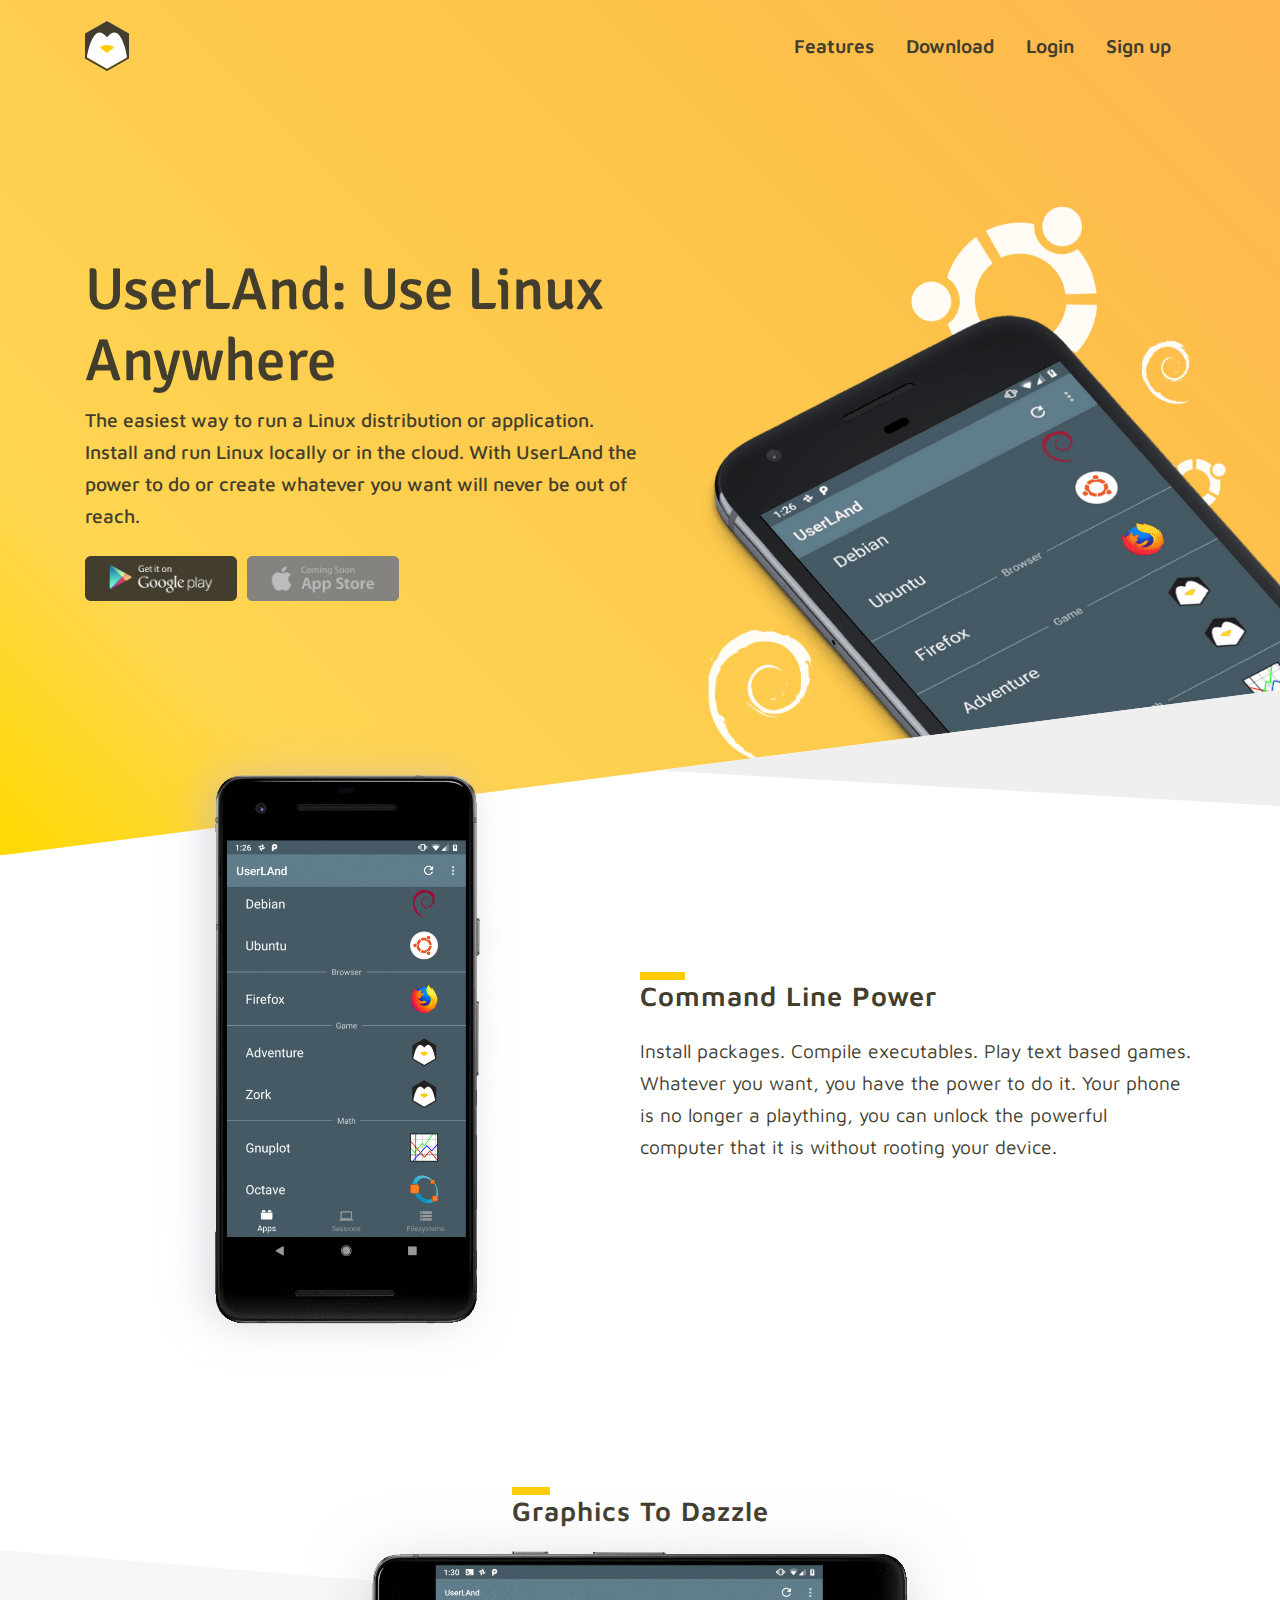
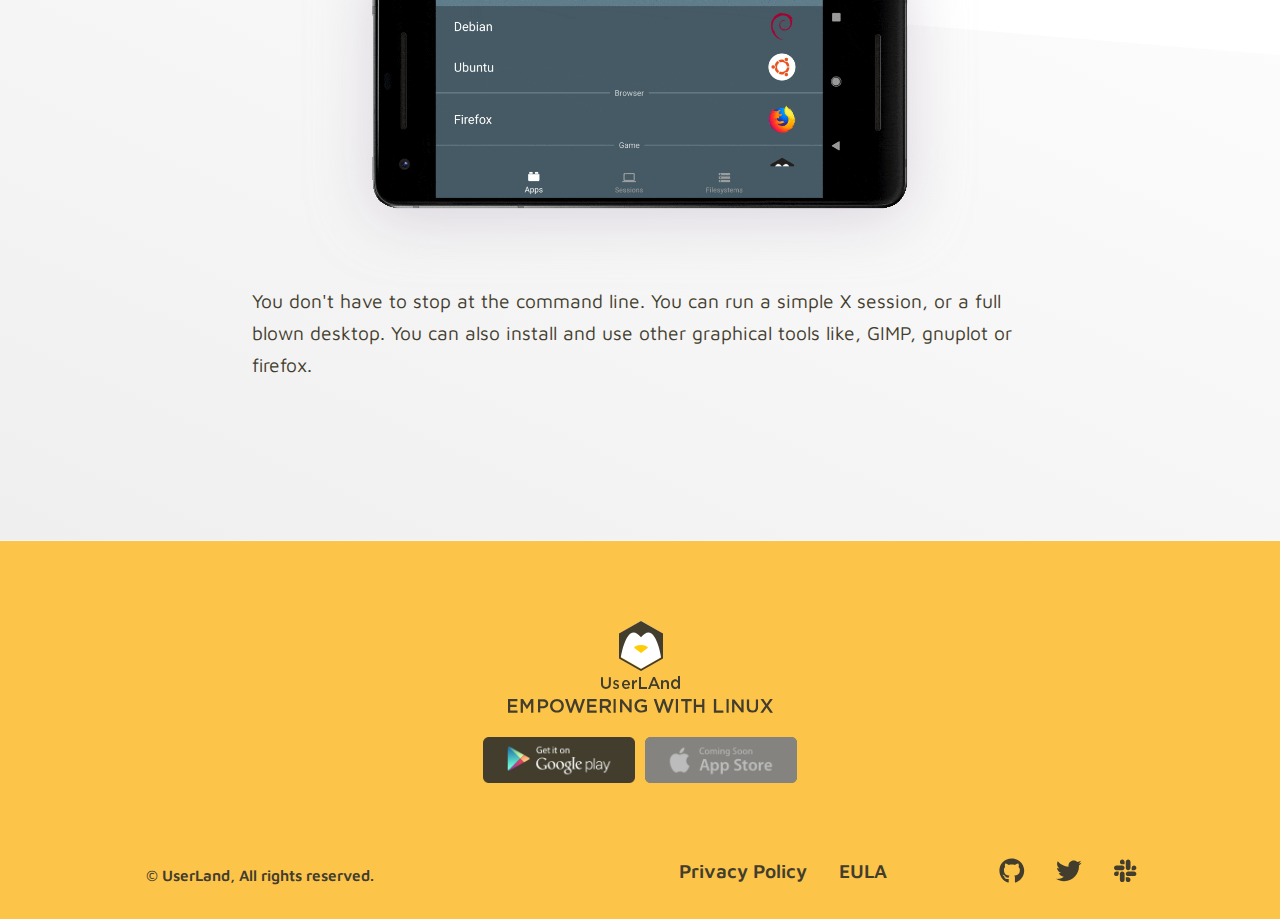
==== commit d6e54cde: "Updates" ====
--- a/index.html
+++ b/index.html
@@ -1 +1,14 @@
-<!DOCTYPE html><html lang="en"><head><meta charset="utf-8"><style type="text/css">svg:not(:root).svg-inline--fa{overflow:visible}.svg-inline--fa{display:inline-block;font-size:inherit;height:1em;overflow:visible;vertical-align:-.125em}.svg-inline--fa.fa-lg{vertical-align:-.225em}.svg-inline--fa.fa-w-1{width:.0625em}.svg-inline--fa.fa-w-2{width:.125em}.svg-inline--fa.fa-w-3{width:.1875em}.svg-inline--fa.fa-w-4{width:.25em}.svg-inline--fa.fa-w-5{width:.3125em}.svg-inline--fa.fa-w-6{width:.375em}.svg-inline--fa.fa-w-7{width:.4375em}.svg-inline--fa.fa-w-8{width:.5em}.svg-inline--fa.fa-w-9{width:.5625em}.svg-inline--fa.fa-w-10{width:.625em}.svg-inline--fa.fa-w-11{width:.6875em}.svg-inline--fa.fa-w-12{width:.75em}.svg-inline--fa.fa-w-13{width:.8125em}.svg-inline--fa.fa-w-14{width:.875em}.svg-inline--fa.fa-w-15{width:.9375em}.svg-inline--fa.fa-w-16{width:1em}.svg-inline--fa.fa-w-17{width:1.0625em}.svg-inline--fa.fa-w-18{width:1.125em}.svg-inline--fa.fa-w-19{width:1.1875em}.svg-inline--fa.fa-w-20{width:1.25em}.svg-inline--fa.fa-pull-left{margin-right:.3em;width:auto}.svg-inline--fa.fa-pull-right{margin-left:.3em;width:auto}.svg-inline--fa.fa-border{height:1.5em}.svg-inline--fa.fa-li{width:2em}.svg-inline--fa.fa-fw{width:1.25em}.fa-layers svg.svg-inline--fa{bottom:0;left:0;margin:auto;position:absolute;right:0;top:0}.fa-layers{display:inline-block;height:1em;position:relative;text-align:center;vertical-align:-.125em;width:1em}.fa-layers svg.svg-inline--fa{-webkit-transform-origin:center center;transform-origin:center center}.fa-layers-counter,.fa-layers-text{display:inline-block;position:absolute;text-align:center}.fa-layers-text{left:50%;top:50%;-webkit-transform:translate(-50%,-50%);transform:translate(-50%,-50%);-webkit-transform-origin:center center;transform-origin:center center}.fa-layers-counter{background-color:#ff253a;border-radius:1em;-webkit-box-sizing:border-box;box-sizing:border-box;color:#fff;height:1.5em;line-height:1;max-width:5em;min-width:1.5em;overflow:hidden;padding:.25em;right:0;text-overflow:ellipsis;top:0;-webkit-transform:scale(.25);transform:scale(.25);-webkit-transform-origin:top right;transform-origin:top right}.fa-layers-bottom-right{bottom:0;right:0;top:auto;-webkit-transform:scale(.25);transform:scale(.25);-webkit-transform-origin:bottom right;transform-origin:bottom right}.fa-layers-bottom-left{bottom:0;left:0;right:auto;top:auto;-webkit-transform:scale(.25);transform:scale(.25);-webkit-transform-origin:bottom left;transform-origin:bottom left}.fa-layers-top-right{right:0;top:0;-webkit-transform:scale(.25);transform:scale(.25);-webkit-transform-origin:top right;transform-origin:top right}.fa-layers-top-left{left:0;right:auto;top:0;-webkit-transform:scale(.25);transform:scale(.25);-webkit-transform-origin:top left;transform-origin:top left}.fa-lg{font-size:1.3333333333em;line-height:.75em;vertical-align:-.0667em}.fa-xs{font-size:.75em}.fa-sm{font-size:.875em}.fa-1x{font-size:1em}.fa-2x{font-size:2em}.fa-3x{font-size:3em}.fa-4x{font-size:4em}.fa-5x{font-size:5em}.fa-6x{font-size:6em}.fa-7x{font-size:7em}.fa-8x{font-size:8em}.fa-9x{font-size:9em}.fa-10x{font-size:10em}.fa-fw{text-align:center;width:1.25em}.fa-ul{list-style-type:none;margin-left:2.5em;padding-left:0}.fa-ul>li{position:relative}.fa-li{left:-2em;position:absolute;text-align:center;width:2em;line-height:inherit}.fa-border{border:solid .08em #eee;border-radius:.1em;padding:.2em .25em .15em}.fa-pull-left{float:left}.fa-pull-right{float:right}.fa.fa-pull-left,.fab.fa-pull-left,.fal.fa-pull-left,.far.fa-pull-left,.fas.fa-pull-left{margin-right:.3em}.fa.fa-pull-right,.fab.fa-pull-right,.fal.fa-pull-right,.far.fa-pull-right,.fas.fa-pull-right{margin-left:.3em}.fa-spin{-webkit-animation:fa-spin 2s infinite linear;animation:fa-spin 2s infinite linear}.fa-pulse{-webkit-animation:fa-spin 1s infinite steps(8);animation:fa-spin 1s infinite steps(8)}@-webkit-keyframes fa-spin{0%{-webkit-transform:rotate(0);transform:rotate(0)}100%{-webkit-transform:rotate(360deg);transform:rotate(360deg)}}@keyframes fa-spin{0%{-webkit-transform:rotate(0);transform:rotate(0)}100%{-webkit-transform:rotate(360deg);transform:rotate(360deg)}}.fa-rotate-90{-webkit-transform:rotate(90deg);transform:rotate(90deg)}.fa-rotate-180{-webkit-transform:rotate(180deg);transform:rotate(180deg)}.fa-rotate-270{-webkit-transform:rotate(270deg);transform:rotate(270deg)}.fa-flip-horizontal{-webkit-transform:scale(-1,1);transform:scale(-1,1)}.fa-flip-vertical{-webkit-transform:scale(1,-1);transform:scale(1,-1)}.fa-flip-both,.fa-flip-horizontal.fa-flip-vertical{-webkit-transform:scale(-1,-1);transform:scale(-1,-1)}:root .fa-flip-both,:root .fa-flip-horizontal,:root .fa-flip-vertical,:root .fa-rotate-180,:root .fa-rotate-270,:root .fa-rotate-90{-webkit-filter:none;filter:none}.fa-stack{display:inline-block;height:2em;position:relative;width:2.5em}.fa-stack-1x,.fa-stack-2x{bottom:0;left:0;margin:auto;position:absolute;right:0;top:0}.svg-inline--fa.fa-stack-1x{height:1em;width:1.25em}.svg-inline--fa.fa-stack-2x{height:2em;width:2.5em}.fa-inverse{color:#fff}.sr-only{border:0;clip:rect(0,0,0,0);height:1px;margin:-1px;overflow:hidden;padding:0;position:absolute;width:1px}.sr-only-focusable:active,.sr-only-focusable:focus{clip:auto;height:auto;margin:0;overflow:visible;position:static;width:auto}</style><link href="/favicon.ico" rel="shortcut icon"><meta content="width=device-width,initial-scale=1,shrink-to-fit=no" name="viewport"><meta content="#000000" name="theme-color"><title>UserLAnd - Use Linux Anywhere</title><link href="/static/css/1.c7bc8843.chunk.css" rel="stylesheet"><link href="/static/css/main.56591475.chunk.css" rel="stylesheet"><link href="https://fonts.googleapis.com" rel="preconnect"><link href="http://userland.tech/" rel="canonical" data-react-helmet="true"><meta content="Get the full power of Linux on your Android. The easiest way to run a Linux distribution or application on Android. Download Now!" data-react-helmet="true" name="description"><meta content="UserLAnd - Use Linux Anywhere" data-react-helmet="true" property="og:title"><meta content="Get the full power of Linux on your Android. The easiest way to run a Linux distribution or application on Android. Download Now!" data-react-helmet="true" property="og:description"><meta content="website" data-react-helmet="true" property="og:type"><meta content="https://res.cloudinary.com/dmv3djaoq/image/upload/v1540821843/UserLand_Logo_RGB_Yellow_ysuigp.jpg" data-react-helmet="true" property="og:image"><meta content="http://userland.tech/" data-react-helmet="true" property="og:url"><meta content="summary_large_image" data-react-helmet="true" name="twitter:card"><meta content="@userlandtech" data-react-helmet="true" name="twitter:site"><meta content="@CorbinChampion" data-react-helmet="true" name="twitter:creator"><meta content="UserLAnd - Use Linux Anywhere" data-react-helmet="true" name="twitter:title"><meta content="Get the full power of Linux on your Android. The easiest way to run a Linux distribution or application on Android. Download Now!" data-react-helmet="true" name="twitter:description"><meta content="https://res.cloudinary.com/dmv3djaoq/image/upload/v1540821843/UserLand_Logo_RGB_Yellow_ysuigp.jpg" data-react-helmet="true" name="twitter:image"><link href="https://fonts.gstatic.com" rel="preconnect"><link href="/static/js/1.5fde2dd9.chunk.js" rel="preload" as="script"><link href="/static/js/main.ae3777bc.chunk.js" rel="preload" as="script"></head><body><noscript>You need to enable JavaScript to run this app.</noscript><div id="root"><div class="App"><div><nav class="navbar navbar-expand-lg pt-3 position-absolute w-100"><div class="container"><a class="navbar-brand" href="/" aria-label="home" title="Go to Home Page"><svg xmlns="http://www.w3.org/2000/svg" height="50" width="44"><g fill="none" fill-rule="evenodd"><path d="M22.1750294.00046655L1.35005871 11.9439706v23.8871278L22.1750294 47.7747222 43 35.8310984V11.9439706z" fill="#FFF"></path><path d="M22 47.90788L1.84101964 36.45394S7.61810896-1.79498302 22 16.3229741C36.381891-1.79498302 42.1589804 36.45394 42.1589804 36.45394L22 47.90788zM22 0L0 12.4999373v25L22 50l22-12.5000627v-25L22 0z" fill="#423D2D"></path><path d="M28.9823818 26.7176932C28.4931284 25.1811671 25.5540587 24 22 24c-3.5541855 0-6.4931284 1.1811671-6.9823818 2.7176932H15l.0144495.0108364L22 32l6.9855505-5.2714704L29 26.7176932h-.0176182" fill="#FFCC05"></path></g></svg></a><ul class="flex-row navbar-nav ml-auto"><li class="nav-item mr-3"><a class="nav-link" href="/jobs">Jobs</a></li><li class="nav-item mr-3"><a class="nav-link" href="https://github.com/CypherpunkArmory/UserLAnd/issues">Support</a></li><li class="nav-item"><a class="nav-link" href="https://github.com/CypherpunkArmory/UserLAnd" aria-label="twitter"><svg xmlns="http://www.w3.org/2000/svg" aria-hidden="true" class="svg-inline--fa fa-github fa-w-16 fa-lg" data-icon="github" data-prefix="fab" focusable="false" role="img" viewBox="0 0 496 512"><path d="M165.9 397.4c0 2-2.3 3.6-5.2 3.6-3.3.3-5.6-1.3-5.6-3.6 0-2 2.3-3.6 5.2-3.6 3-.3 5.6 1.3 5.6 3.6zm-31.1-4.5c-.7 2 1.3 4.3 4.3 4.9 2.6 1 5.6 0 6.2-2s-1.3-4.3-4.3-5.2c-2.6-.7-5.5.3-6.2 2.3zm44.2-1.7c-2.9.7-4.9 2.6-4.6 4.9.3 2 2.9 3.3 5.9 2.6 2.9-.7 4.9-2.6 4.6-4.6-.3-1.9-3-3.2-5.9-2.9zM244.8 8C106.1 8 0 113.3 0 252c0 110.9 69.8 205.8 169.5 239.2 12.8 2.3 17.3-5.6 17.3-12.1 0-6.2-.3-40.4-.3-61.4 0 0-70 15-84.7-29.8 0 0-11.4-29.1-27.8-36.6 0 0-22.9-15.7 1.6-15.4 0 0 24.9 2 38.6 25.8 21.9 38.6 58.6 27.5 72.9 20.9 2.3-16 8.8-27.1 16-33.7-55.9-6.2-112.3-14.3-112.3-110.5 0-27.5 7.6-41.3 23.6-58.9-2.6-6.5-11.1-33.3 2.6-67.9 20.9-6.5 69 27 69 27 20-5.6 41.5-8.5 62.8-8.5s42.8 2.9 62.8 8.5c0 0 48.1-33.6 69-27 13.7 34.7 5.2 61.4 2.6 67.9 16 17.7 25.8 31.5 25.8 58.9 0 96.5-58.9 104.2-114.8 110.5 9.2 7.9 17 22.9 17 46.4 0 33.7-.3 75.4-.3 83.6 0 6.5 4.6 14.4 17.3 12.1C428.2 457.8 496 362.9 496 252 496 113.3 383.5 8 244.8 8zM97.2 352.9c-1.3 1-1 3.3.7 5.2 1.6 1.6 3.9 2.3 5.2 1 1.3-1 1-3.3-.7-5.2-1.6-1.6-3.9-2.3-5.2-1zm-10.8-8.1c-.7 1.3.3 2.9 2.3 3.9 1.6 1 3.6.7 4.3-.7.7-1.3-.3-2.9-2.3-3.9-2-.6-3.6-.3-4.3.7zm32.4 35.6c-1.6 1.3-1 4.3 1.3 6.2 2.3 2.3 5.2 2.6 6.5 1 1.3-1.3.7-4.3-1.3-6.2-2.2-2.3-5.2-2.6-6.5-1zm-11.4-14.7c-1.6 1-1.6 3.6 0 5.9 1.6 2.3 4.3 3.3 5.6 2.3 1.6-1.3 1.6-3.9 0-6.2-1.4-2.3-4-3.3-5.6-2z" fill="currentColor"></path></svg></a></li></ul></div></nav><div><div class="hero"><div class="container"><div class="hero__body"><h1 class="hero__title">UserLAnd: Use Linux Anywhere</h1><p>The easiest way to run a Linux distribution or application. Install and run Linux locally or in the cloud. With UserLAnd the power to do or create whatever you want will never be out of reach.</p><div class="hero__cta"><a class="btn-google" href="https://play.google.com/store/apps/details?id=tech.ula&hl=en" aria-label="google play download" title="Download UserLAnd" role="button"><img alt="Google Play" class="img-fluid" src="[data-uri]"></a><span aria-label="apple store coming soon" class="btn-apple" role="presentation"><img alt="App Store" class="img-fluid" src="[data-uri]"></span></div></div><div class="hero__media"><img alt="Samsung Galaxy S8 UserLAnd" class="img-fluid" src="/static/media/vertical-screenshot.6be0727e.png"></div></div></div><div class="features"><div class="container"><div class="feature feature_vertical"><div class="feature__body"><div class="feature__head"><h3 class="feature__title">Command Line Power</h3></div><p>Install packages. Compile executables. Play text based games. Whatever you want, you have the power to do it. Your phone is no longer a plaything, you can unlock the powerful computer that it is without rooting your device.</p></div><div class="feature__media"><img alt="Samsung Galaxy S8 UserLAnd" class="img-fluid" src="/static/media/phone-feature.d3014400.gif"></div></div><div class="feature feature_horizontal"><div class="feature__head"><h3 class="feature__title">Graphics to Dazzle</h3></div><div class="feature__media"><img alt="Samsung Galaxy S8 UserLAnd" class="img-fluid" src="/static/media/phone-feature-horizontal.be4009ad.gif"></div><div class="feature__body"><p>You don't have to stop at the command line. You can run a simple X session, or a full blown desktop. You can also install and use other graphical tools like, GIMP, gnuplot or firefox.</p></div></div></div></div></div><footer class="footer"><div class="container"><div class="row"><div class="footer__logo col-12"><img alt="UserLAnd Logo" class="img-fluid" src="/static/media/LogoHeader.a5a83f1d.svg"></div><div class="footer__cta col-12"><a class="btn-google" href="https://play.google.com/store/apps/details?id=tech.ula&hl=en" aria-label="google play download" title="Download UserLAnd" role="button"><img alt="Google Play" class="img-fluid" src="[data-uri]"></a><span aria-label="apple store coming soon" class="btn-apple" role="presentation"><img alt="App Store" class="img-fluid" src="[data-uri]"></span></div><nav class="footer__nav navbar col-12 offset-lg-2 col-lg-3 order-md-2"><ul class="flex-row navbar-nav"><li class="nav-item"><a class="nav-link" href="/policy">privacy policy</a></li><li class="nav-item"><a class="nav-link" href="/eula">EULA</a></li></ul></nav><nav class="footer__nav navbar col-12 col-lg-3 order-md-3"><ul class="flex-row navbar-nav"><li class="nav-item"><a class="nav-link" href="https://github.com/CypherpunkArmory/UserLAnd" aria-label="github"><svg xmlns="http://www.w3.org/2000/svg" aria-hidden="true" class="svg-inline--fa fa-github fa-w-16 fa-lg" data-icon="github" data-prefix="fab" focusable="false" role="img" viewBox="0 0 496 512"><path d="M165.9 397.4c0 2-2.3 3.6-5.2 3.6-3.3.3-5.6-1.3-5.6-3.6 0-2 2.3-3.6 5.2-3.6 3-.3 5.6 1.3 5.6 3.6zm-31.1-4.5c-.7 2 1.3 4.3 4.3 4.9 2.6 1 5.6 0 6.2-2s-1.3-4.3-4.3-5.2c-2.6-.7-5.5.3-6.2 2.3zm44.2-1.7c-2.9.7-4.9 2.6-4.6 4.9.3 2 2.9 3.3 5.9 2.6 2.9-.7 4.9-2.6 4.6-4.6-.3-1.9-3-3.2-5.9-2.9zM244.8 8C106.1 8 0 113.3 0 252c0 110.9 69.8 205.8 169.5 239.2 12.8 2.3 17.3-5.6 17.3-12.1 0-6.2-.3-40.4-.3-61.4 0 0-70 15-84.7-29.8 0 0-11.4-29.1-27.8-36.6 0 0-22.9-15.7 1.6-15.4 0 0 24.9 2 38.6 25.8 21.9 38.6 58.6 27.5 72.9 20.9 2.3-16 8.8-27.1 16-33.7-55.9-6.2-112.3-14.3-112.3-110.5 0-27.5 7.6-41.3 23.6-58.9-2.6-6.5-11.1-33.3 2.6-67.9 20.9-6.5 69 27 69 27 20-5.6 41.5-8.5 62.8-8.5s42.8 2.9 62.8 8.5c0 0 48.1-33.6 69-27 13.7 34.7 5.2 61.4 2.6 67.9 16 17.7 25.8 31.5 25.8 58.9 0 96.5-58.9 104.2-114.8 110.5 9.2 7.9 17 22.9 17 46.4 0 33.7-.3 75.4-.3 83.6 0 6.5 4.6 14.4 17.3 12.1C428.2 457.8 496 362.9 496 252 496 113.3 383.5 8 244.8 8zM97.2 352.9c-1.3 1-1 3.3.7 5.2 1.6 1.6 3.9 2.3 5.2 1 1.3-1 1-3.3-.7-5.2-1.6-1.6-3.9-2.3-5.2-1zm-10.8-8.1c-.7 1.3.3 2.9 2.3 3.9 1.6 1 3.6.7 4.3-.7.7-1.3-.3-2.9-2.3-3.9-2-.6-3.6-.3-4.3.7zm32.4 35.6c-1.6 1.3-1 4.3 1.3 6.2 2.3 2.3 5.2 2.6 6.5 1 1.3-1.3.7-4.3-1.3-6.2-2.2-2.3-5.2-2.6-6.5-1zm-11.4-14.7c-1.6 1-1.6 3.6 0 5.9 1.6 2.3 4.3 3.3 5.6 2.3 1.6-1.3 1.6-3.9 0-6.2-1.4-2.3-4-3.3-5.6-2z" fill="currentColor"></path></svg></a></li><li class="nav-item"><a class="nav-link" href="https://twitter.com/userlandtech" aria-label="twitter"><svg xmlns="http://www.w3.org/2000/svg" aria-hidden="true" class="svg-inline--fa fa-twitter fa-w-16 fa-lg" data-icon="twitter" data-prefix="fab" focusable="false" role="img" viewBox="0 0 512 512"><path d="M459.37 151.716c.325 4.548.325 9.097.325 13.645 0 138.72-105.583 298.558-298.558 298.558-59.452 0-114.68-17.219-161.137-47.106 8.447.974 16.568 1.299 25.34 1.299 49.055 0 94.213-16.568 130.274-44.832-46.132-.975-84.792-31.188-98.112-72.772 6.498.974 12.995 1.624 19.818 1.624 9.421 0 18.843-1.3 27.614-3.573-48.081-9.747-84.143-51.98-84.143-102.985v-1.299c13.969 7.797 30.214 12.67 47.431 13.319-28.264-18.843-46.781-51.005-46.781-87.391 0-19.492 5.197-37.36 14.294-52.954 51.655 63.675 129.3 105.258 216.365 109.807-1.624-7.797-2.599-15.918-2.599-24.04 0-57.828 46.782-104.934 104.934-104.934 30.213 0 57.502 12.67 76.67 33.137 23.715-4.548 46.456-13.32 66.599-25.34-7.798 24.366-24.366 44.833-46.132 57.827 21.117-2.273 41.584-8.122 60.426-16.243-14.292 20.791-32.161 39.308-52.628 54.253z" fill="currentColor"></path></svg></a></li><li class="nav-item"><a class="nav-link" href="https://communityinviter.com/apps/userlandtech/userland" aria-label="slack"><svg xmlns="http://www.w3.org/2000/svg" aria-hidden="true" class="svg-inline--fa fa-slack fa-w-14 fa-lg" data-icon="slack" data-prefix="fab" focusable="false" role="img" viewBox="0 0 448 512"><path d="M94.12 315.1c0 25.9-21.16 47.06-47.06 47.06S0 341 0 315.1c0-25.9 21.16-47.06 47.06-47.06h47.06v47.06zm23.72 0c0-25.9 21.16-47.06 47.06-47.06s47.06 21.16 47.06 47.06v117.84c0 25.9-21.16 47.06-47.06 47.06s-47.06-21.16-47.06-47.06V315.1zm47.06-188.98c-25.9 0-47.06-21.16-47.06-47.06S139 32 164.9 32s47.06 21.16 47.06 47.06v47.06H164.9zm0 23.72c25.9 0 47.06 21.16 47.06 47.06s-21.16 47.06-47.06 47.06H47.06C21.16 243.96 0 222.8 0 196.9s21.16-47.06 47.06-47.06H164.9zm188.98 47.06c0-25.9 21.16-47.06 47.06-47.06 25.9 0 47.06 21.16 47.06 47.06s-21.16 47.06-47.06 47.06h-47.06V196.9zm-23.72 0c0 25.9-21.16 47.06-47.06 47.06-25.9 0-47.06-21.16-47.06-47.06V79.06c0-25.9 21.16-47.06 47.06-47.06 25.9 0 47.06 21.16 47.06 47.06V196.9zM283.1 385.88c25.9 0 47.06 21.16 47.06 47.06 0 25.9-21.16 47.06-47.06 47.06-25.9 0-47.06-21.16-47.06-47.06v-47.06h47.06zm0-23.72c-25.9 0-47.06-21.16-47.06-47.06 0-25.9 21.16-47.06 47.06-47.06h117.84c25.9 0 47.06 21.16 47.06 47.06 0 25.9-21.16 47.06-47.06 47.06H283.1z" fill="currentColor"></path></svg></a></li></ul></nav><small class="footer__copy col-12 col-lg-4 order-md-1">© UserLand, All rights reserved.</small></div></div></footer></div></div></div><script>!function(l){function e(e){for(var r,t,n=e[0],o=e[1],u=e[2],f=0,i=[];f<n.length;f++)t=n[f],p[t]&&i.push(p[t][0]),p[t]=0;for(r in o)Object.prototype.hasOwnProperty.call(o,r)&&(l[r]=o[r]);for(s&&s(e);i.length;)i.shift()();return c.push.apply(c,u||[]),a()}function a(){for(var e,r=0;r<c.length;r++){for(var t=c[r],n=!0,o=1;o<t.length;o++){var u=t[o];0!==p[u]&&(n=!1)}n&&(c.splice(r--,1),e=f(f.s=t[0]))}return e}var t={},p={2:0},c=[];function f(e){if(t[e])return t[e].exports;var r=t[e]={i:e,l:!1,exports:{}};return l[e].call(r.exports,r,r.exports,f),r.l=!0,r.exports}f.m=l,f.c=t,f.d=function(e,r,t){f.o(e,r)||Object.defineProperty(e,r,{enumerable:!0,get:t})},f.r=function(e){"undefined"!=typeof Symbol&&Symbol.toStringTag&&Object.defineProperty(e,Symbol.toStringTag,{value:"Module"}),Object.defineProperty(e,"__esModule",{value:!0})},f.t=function(r,e){if(1&e&&(r=f(r)),8&e)return r;if(4&e&&"object"==typeof r&&r&&r.__esModule)return r;var t=Object.create(null);if(f.r(t),Object.defineProperty(t,"default",{enumerable:!0,value:r}),2&e&&"string"!=typeof r)for(var n in r)f.d(t,n,function(e){return r[e]}.bind(null,n));return t},f.n=function(e){var r=e&&e.__esModule?function(){return e.default}:function(){return e};return f.d(r,"a",r),r},f.o=function(e,r){return Object.prototype.hasOwnProperty.call(e,r)},f.p="/";var r=window.webpackJsonp=window.webpackJsonp||[],n=r.push.bind(r);r.push=e,r=r.slice();for(var o=0;o<r.length;o++)e(r[o]);var s=n;a()}([])</script><script src="/static/js/1.5fde2dd9.chunk.js"></script><script src="/static/js/main.ae3777bc.chunk.js"></script></body></html>+<!DOCTYPE html><html lang="en"><head><meta charSet="utf-8"/><meta http-equiv="x-ua-compatible" content="ie=edge"/><meta name="viewport" content="width=device-width, initial-scale=1, shrink-to-fit=no"/><style data-href="/styles.85f31be211428330cc62.css">@import url(https://fonts.googleapis.com/css?family=Maven+Pro:400,500,700,900);@import url(https://fonts.googleapis.com/css?family=Signika:700);.notfound{height:60vh;min-height:25rem;display:flex;flex-direction:column;justify-content:center;align-items:center}.notfound__body{text-align:center}.notfound__body h1{font-size:10rem}.notfound__body p{font-size:1.5rem}.download-module--download--1Zm43{position:relative;text-align:center;margin-bottom:7rem}.download-module--download__btn--VraNa{text-transform:none;font-weight:600!important}.download-module--download__list--QSfTA{margin:0 0 5rem;padding:0;list-style:none;display:flex;justify-content:space-between;flex-wrap:wrap}@media screen and (min-width:769px){.download-module--download__list--QSfTA{width:90%;margin-left:auto;margin-right:auto;justify-content:space-around}}.download-module--platform__logo--2qoaA{margin-bottom:1rem;width:50px;height:auto}.download-module--platform__alternatives--3TCNM{display:none}.download-module--platform--2O5YU .download-module--icon--3o1Qu{width:7rem;height:7rem;display:flex;flex-direction:column;justify-content:center;align-items:center;border-radius:1.3rem;cursor:pointer;-webkit-transition:all .2s ease;transition:all .2s ease}.download-module--platform--2O5YU .download-module--icon--3o1Qu h6{margin:0;color:#ebebeb;font-weight:600}.download-module--platform--2O5YU .download-module--icon__shape--17SaR{fill:#ebebeb}@media screen and (min-width:510px){.download-module--platform--2O5YU .download-module--icon--3o1Qu{width:10rem;height:10rem}}.download-module--platform_active--1mCCZ .download-module--platform__alternatives--3TCNM{text-align:center;text-decoration:underline;margin-top:1rem;display:block;max-width:10rem}.download-module--platform_active--1mCCZ .download-module--platform__alternatives--3TCNM a{font-weight:400;display:block;color:#ffcc05}@media screen and (min-width:991px){.download-module--platform_active--1mCCZ .download-module--platform__alternatives--3TCNM a{display:inline-block}.download-module--platform_active--1mCCZ .download-module--platform__alternatives--3TCNM a:not(:last-child){margin-right:.8rem}}.download-module--platform--2O5YU .download-module--icon--3o1Qu:hover,.download-module--platform_active--1mCCZ .download-module--icon--3o1Qu{background:#ffdf7b}.download-module--platform--2O5YU .download-module--icon--3o1Qu:hover h6,.download-module--platform_active--1mCCZ .download-module--icon--3o1Qu h6{color:#fff}.download-module--platform--2O5YU .download-module--icon--3o1Qu:hover .download-module--icon__shape--17SaR,.download-module--platform_active--1mCCZ .download-module--icon--3o1Qu .download-module--icon__shape--17SaR{fill:#fff}.download-module--setup--2X8Rn{display:block;margin-bottom:7rem}.download-module--setup__steps--6wun0{list-style:none;display:block;padding-left:0}.download-module--step--3_kyg{margin-bottom:4rem}.download-module--step__head--1uRq4{margin-bottom:.7rem;font-family:inherit}.download-module--step__head--1uRq4 span{font-family:inherit;color:#fdc44a;margin-right:.3rem}.download-module--step__head--1uRq4 h3{position:relative;font-size:1.4rem}.download-module--step--3_kyg .download-module--code--1VtrB:not(:last-child),.download-module--step--3_kyg a:not(:last-child),.download-module--step--3_kyg p:not(:last-child){margin-bottom:1rem}@media screen and (min-width:769px){.download-module--step--3_kyg{width:70%;max-width:40rem;margin-left:auto;margin-right:auto}.download-module--step--3_kyg:not(:last-child){margin-bottom:7rem}.download-module--step--3_kyg span{position:absolute;left:-1.8rem;margin-right:0;top:0}}.download-module--code--1VtrB{display:inline-block;overflow-x:scroll;border-radius:6px;width:100%;background-color:#3c3c3c;padding:.5rem .8rem}.download-module--code--1VtrB code{color:#fff;padding:0;width:unset;white-space:nowrap}.default-page{padding:10rem 0;width:75%;margin:auto}.features-module--features--355cr{text-align:center}.features-module--features--355cr ul{padding:0 4rem;list-style:none;display:flex;flex-direction:column}.features-module--features--355cr li{margin-bottom:3rem;padding:0 1rem;border-radius:1rem}.features-module--features--355cr li img{height:70px;width:auto;margin-bottom:1.5rem}.features-module--features--355cr li h6{margin-bottom:.6rem;font-size:1.1rem;font-weight:700}@media screen and (min-width:575px){.features-module--features--355cr{text-align:left}.features-module--features--355cr ul{padding:0;flex-direction:row;flex-wrap:wrap;justify-content:space-between}.features-module--features--355cr li{margin-bottom:5rem;max-width:45%}}@media screen and (min-width:991px){.features-module--features--355cr li{max-width:30%}}@media screen and (min-width:1500px){.features-module--features--355cr li{max-width:23%}}.hero{position:relative;padding-top:33%;height:50rem;margin-bottom:4rem;overflow:hidden;background:linear-gradient(-135deg,#ffb751,#fdc149 29%,#ffd652 82%,#ffd900)}.hero:after{content:"";position:absolute;bottom:-1px;width:100%;height:100%;background:url([data-uri]) no-repeat 0 100%;background-size:100% 13vw}.hero__title{font-family:Signika,Maven Pro,sans-serif;font-size:2.7rem}.hero__body{position:relative;z-index:33}.hero__body p{margin-bottom:1.5rem;max-width:90%;font-weight:500}.hero__media{position:absolute;bottom:-5rem;width:30rem;right:-9rem}@media screen and (orientation:landscape){.hero{padding-top:33vh}}@media screen and (min-width:900px){.hero{padding-top:0;margin-bottom:0;display:flex;flex-direction:column;justify-content:center;height:95vh;max-height:56rem}.hero__title{font-size:3.7rem;max-width:50%}.hero__media{bottom:0;width:37rem;right:-12rem;height:auto}.hero__body p{width:50%}}@media screen and (min-width:995px){.hero>.container{position:relative}.hero__media{bottom:-14rem;right:-14rem;width:62vw}}@media screen and (min-width:1200px){.hero__media{bottom:-16rem;right:-16rem;width:60vw;max-width:51rem}}.features{padding-bottom:4rem;background:url([data-uri]) no-repeat bottom;background-size:100% 35%}@media screen and (min-width:992px){.features{background-size:100% 46%}}.feature{display:flex;flex-direction:column}.feature:not(:last-child){margin-bottom:10rem}.feature__title{display:inline-block;position:relative;align-self:baseline;font-size:1.7rem;font-weight:600;margin-bottom:1.4rem;letter-spacing:1px;text-transform:capitalize}.feature__title:after{content:"";position:absolute;top:-.5rem;left:0;width:15%;height:.5rem;background-color:#ffcc05}.feature__media{margin-right:auto;margin-left:auto;position:relative;left:0}.feature_horizontal{text-align:center}.feature_horizontal p{text-align:left}.feature_horizontal .feature__media{width:100%;margin-bottom:4rem}.feature_horizontal .feature__media img{-webkit-filter:drop-shadow(0 9px 30px rgba(193,181,199,.53));filter:drop-shadow(0 9px 30px rgba(193,181,199,.53))}.feature_vertical .feature__media{height:100vw;margin-top:4rem}.feature_vertical .feature__media img{width:auto;height:100%;-webkit-filter:drop-shadow(-9px 0 20px rgba(193,181,199,.53));filter:drop-shadow(-9px 0 20px rgba(193,181,199,.53))}@media screen and (min-width:575px){.feature_vertical .feature__media{height:35rem}}@media screen and (min-width:767px){.feature_horizontal .feature__media{width:35rem}}@media screen and (min-width:800px){.feature_vertical .feature__body,.feature_vertical .feature__media{margin-top:0;flex:0 0 50%}.feature_vertical .feature__body{margin-top:3rem}.feature_vertical{flex-direction:row-reverse}}@media screen and (min-width:992px){.feature{top:-5rem;position:relative}.feature_horizontal .feature__body{margin:auto;width:70%}.feature_vertical .feature__body{display:flex;flex-direction:column;justify-content:flex-end}.feature_vertical .feature__media{flex:0 0 30%}}@media screen and (min-width:1200px){.feature_vertical .feature__body{justify-content:center}}.jobs{padding-bottom:4rem}.jobs__hero{background:url(/static/jobs-117a4e29bc6a81e005475a41fa2fa1cc.jpg) no-repeat;background-size:cover;height:35rem}.jobs__hero>.container{position:relative;z-index:99}.jobs__hero:before{content:"";position:absolute;top:0;left:0;width:100%;height:100%;pointer-events:none;opacity:.7;background:linear-gradient(-135deg,#ffb751,#fdc149 29%,#ffd652 82%,#ffd900)}.jobs__hero .hero__title{border-left:8px solid #fff;padding:0 0 0 1rem}.jobs__section>ul{padding:0;list-style:none}.job{margin-top:5rem}.job__head{margin-bottom:1rem}.job:not(:last-child){border-bottom:2px solid hsla(0,0%,93.7%,.9);padding-bottom:3rem}.job__requirements{margin-bottom:2rem}.job__requirements li{margin-bottom:.4rem}
+
+/*!
+ * Bootstrap v4.3.1 (https://getbootstrap.com/)
+ * Copyright 2011-2019 The Bootstrap Authors
+ * Copyright 2011-2019 Twitter, Inc.
+ * Licensed under MIT (https://github.com/twbs/bootstrap/blob/master/LICENSE)
+ */:root{--blue:#007bff;--indigo:#6610f2;--purple:#6f42c1;--pink:#e83e8c;--red:#dc3545;--orange:#fd7e14;--yellow:#ffc107;--green:#28a745;--teal:#20c997;--cyan:#17a2b8;--white:#fff;--gray:#6c757d;--gray-dark:#343a40;--primary:#007bff;--secondary:#6c757d;--success:#28a745;--info:#17a2b8;--warning:#ffc107;--danger:#dc3545;--light:#f8f9fa;--dark:#343a40;--breakpoint-xs:0;--breakpoint-sm:576px;--breakpoint-md:768px;--breakpoint-lg:992px;--breakpoint-xl:1200px;--font-family-sans-serif:-apple-system,BlinkMacSystemFont,"Segoe UI",Roboto,"Helvetica Neue",Arial,"Noto Sans",sans-serif,"Apple Color Emoji","Segoe UI Emoji","Segoe UI Symbol","Noto Color Emoji";--font-family-monospace:SFMono-Regular,Menlo,Monaco,Consolas,"Liberation Mono","Courier New",monospace}*,:after,:before{box-sizing:border-box}html{font-family:sans-serif;line-height:1.15;-webkit-text-size-adjust:100%;-webkit-tap-highlight-color:transparent}article,aside,figcaption,figure,footer,header,hgroup,main,nav,section{display:block}body{font-family:-apple-system,BlinkMacSystemFont,Segoe UI,Roboto,Helvetica Neue,Arial,Noto Sans,sans-serif,Apple Color Emoji,Segoe UI Emoji,Segoe UI Symbol,Noto Color Emoji;font-size:1rem;font-weight:400;line-height:1.5;color:#212529;text-align:left;background-color:#fff}[tabindex="-1"]:focus{outline:0!important}hr{box-sizing:content-box;height:0;overflow:visible}h1,h2,h3,h4,h5,h6{margin-top:0;margin-bottom:.5rem}p{margin-top:0;margin-bottom:1rem}abbr[data-original-title],abbr[title]{text-decoration:underline;-webkit-text-decoration:underline dotted;text-decoration:underline dotted;cursor:help;border-bottom:0;-webkit-text-decoration-skip-ink:none;text-decoration-skip-ink:none}address{font-style:normal;line-height:inherit}address,dl,ol,ul{margin-bottom:1rem}dl,ol,ul{margin-top:0}ol ol,ol ul,ul ol,ul ul{margin-bottom:0}dt{font-weight:700}dd{margin-bottom:.5rem;margin-left:0}blockquote{margin:0 0 1rem}b,strong{font-weight:bolder}small{font-size:80%}sub,sup{position:relative;font-size:75%;line-height:0;vertical-align:baseline}sub{bottom:-.25em}sup{top:-.5em}a{color:#007bff;text-decoration:none;background-color:transparent}a:hover{color:#0056b3;text-decoration:underline}a:not([href]):not([tabindex]),a:not([href]):not([tabindex]):focus,a:not([href]):not([tabindex]):hover{color:inherit;text-decoration:none}a:not([href]):not([tabindex]):focus{outline:0}code,kbd,pre,samp{font-family:SFMono-Regular,Menlo,Monaco,Consolas,Liberation Mono,Courier New,monospace;font-size:1em}pre{margin-top:0;margin-bottom:1rem;overflow:auto}figure{margin:0 0 1rem}img{border-style:none}img,svg{vertical-align:middle}svg{overflow:hidden}table{border-collapse:collapse}caption{padding-top:.75rem;padding-bottom:.75rem;color:#6c757d;text-align:left;caption-side:bottom}th{text-align:inherit}label{display:inline-block;margin-bottom:.5rem}button{border-radius:0}button:focus{outline:1px dotted;outline:5px auto -webkit-focus-ring-color}button,input,optgroup,select,textarea{margin:0;font-family:inherit;font-size:inherit;line-height:inherit}button,input{overflow:visible}button,select{text-transform:none}select{word-wrap:normal}[type=button],[type=reset],[type=submit],button{-webkit-appearance:button}[type=button]:not(:disabled),[type=reset]:not(:disabled),[type=submit]:not(:disabled),button:not(:disabled){cursor:pointer}[type=button]::-moz-focus-inner,[type=reset]::-moz-focus-inner,[type=submit]::-moz-focus-inner,button::-moz-focus-inner{padding:0;border-style:none}input[type=checkbox],input[type=radio]{box-sizing:border-box;padding:0}input[type=date],input[type=datetime-local],input[type=month],input[type=time]{-webkit-appearance:listbox}textarea{overflow:auto;resize:vertical}fieldset{min-width:0;padding:0;margin:0;border:0}legend{display:block;width:100%;max-width:100%;padding:0;margin-bottom:.5rem;font-size:1.5rem;line-height:inherit;color:inherit;white-space:normal}progress{vertical-align:baseline}[type=number]::-webkit-inner-spin-button,[type=number]::-webkit-outer-spin-button{height:auto}[type=search]{outline-offset:-2px;-webkit-appearance:none}[type=search]::-webkit-search-decoration{-webkit-appearance:none}::-webkit-file-upload-button{font:inherit;-webkit-appearance:button}output{display:inline-block}summary{display:list-item;cursor:pointer}template{display:none}[hidden]{display:none!important}.h1,.h2,.h3,.h4,.h5,.h6,h1,h2,h3,h4,h5,h6{margin-bottom:.5rem;font-weight:500;line-height:1.2}.h1,h1{font-size:2.5rem}.h2,h2{font-size:2rem}.h3,h3{font-size:1.75rem}.h4,h4{font-size:1.5rem}.h5,h5{font-size:1.25rem}.h6,h6{font-size:1rem}.lead{font-size:1.25rem;font-weight:300}.display-1{font-size:6rem}.display-1,.display-2{font-weight:300;line-height:1.2}.display-2{font-size:5.5rem}.display-3{font-size:4.5rem}.display-3,.display-4{font-weight:300;line-height:1.2}.display-4{font-size:3.5rem}hr{margin-top:1rem;margin-bottom:1rem;border:0;border-top:1px solid rgba(0,0,0,.1)}.small,small{font-size:80%;font-weight:400}.mark,mark{padding:.2em;background-color:#fcf8e3}.list-inline,.list-unstyled{padding-left:0;list-style:none}.list-inline-item{display:inline-block}.list-inline-item:not(:last-child){margin-right:.5rem}.initialism{font-size:90%;text-transform:uppercase}.blockquote{margin-bottom:1rem;font-size:1.25rem}.blockquote-footer{display:block;font-size:80%;color:#6c757d}.blockquote-footer:before{content:"\2014\A0"}.img-fluid,.img-thumbnail{max-width:100%;height:auto}.img-thumbnail{padding:.25rem;background-color:#fff;border:1px solid #dee2e6;border-radius:.25rem}.figure{display:inline-block}.figure-img{margin-bottom:.5rem;line-height:1}.figure-caption{font-size:90%;color:#6c757d}code{font-size:87.5%;color:#e83e8c;word-break:break-word}a>code{color:inherit}kbd{padding:.2rem .4rem;font-size:87.5%;color:#fff;background-color:#212529;border-radius:.2rem}kbd kbd{padding:0;font-size:100%;font-weight:700}pre{display:block;font-size:87.5%;color:#212529}pre code{font-size:inherit;color:inherit;word-break:normal}.pre-scrollable{max-height:340px;overflow-y:scroll}.container{width:100%;padding-right:15px;padding-left:15px;margin-right:auto;margin-left:auto}@media (min-width:576px){.container{max-width:540px}}@media (min-width:768px){.container{max-width:720px}}@media (min-width:992px){.container{max-width:960px}}@media (min-width:1200px){.container{max-width:1140px}}.container-fluid{width:100%;padding-right:15px;padding-left:15px;margin-right:auto;margin-left:auto}.row{display:flex;flex-wrap:wrap;margin-right:-15px;margin-left:-15px}.no-gutters{margin-right:0;margin-left:0}.no-gutters>.col,.no-gutters>[class*=col-]{padding-right:0;padding-left:0}.col,.col-1,.col-2,.col-3,.col-4,.col-5,.col-6,.col-7,.col-8,.col-9,.col-10,.col-11,.col-12,.col-auto,.col-lg,.col-lg-1,.col-lg-2,.col-lg-3,.col-lg-4,.col-lg-5,.col-lg-6,.col-lg-7,.col-lg-8,.col-lg-9,.col-lg-10,.col-lg-11,.col-lg-12,.col-lg-auto,.col-md,.col-md-1,.col-md-2,.col-md-3,.col-md-4,.col-md-5,.col-md-6,.col-md-7,.col-md-8,.col-md-9,.col-md-10,.col-md-11,.col-md-12,.col-md-auto,.col-sm,.col-sm-1,.col-sm-2,.col-sm-3,.col-sm-4,.col-sm-5,.col-sm-6,.col-sm-7,.col-sm-8,.col-sm-9,.col-sm-10,.col-sm-11,.col-sm-12,.col-sm-auto,.col-xl,.col-xl-1,.col-xl-2,.col-xl-3,.col-xl-4,.col-xl-5,.col-xl-6,.col-xl-7,.col-xl-8,.col-xl-9,.col-xl-10,.col-xl-11,.col-xl-12,.col-xl-auto{position:relative;width:100%;padding-right:15px;padding-left:15px}.col{flex-basis:0;flex-grow:1;max-width:100%}.col-auto{flex:0 0 auto;width:auto;max-width:100%}.col-1{flex:0 0 8.333333%;max-width:8.333333%}.col-2{flex:0 0 16.666667%;max-width:16.666667%}.col-3{flex:0 0 25%;max-width:25%}.col-4{flex:0 0 33.333333%;max-width:33.333333%}.col-5{flex:0 0 41.666667%;max-width:41.666667%}.col-6{flex:0 0 50%;max-width:50%}.col-7{flex:0 0 58.333333%;max-width:58.333333%}.col-8{flex:0 0 66.666667%;max-width:66.666667%}.col-9{flex:0 0 75%;max-width:75%}.col-10{flex:0 0 83.333333%;max-width:83.333333%}.col-11{flex:0 0 91.666667%;max-width:91.666667%}.col-12{flex:0 0 100%;max-width:100%}.order-first{order:-1}.order-last{order:13}.order-0{order:0}.order-1{order:1}.order-2{order:2}.order-3{order:3}.order-4{order:4}.order-5{order:5}.order-6{order:6}.order-7{order:7}.order-8{order:8}.order-9{order:9}.order-10{order:10}.order-11{order:11}.order-12{order:12}.offset-1{margin-left:8.333333%}.offset-2{margin-left:16.666667%}.offset-3{margin-left:25%}.offset-4{margin-left:33.333333%}.offset-5{margin-left:41.666667%}.offset-6{margin-left:50%}.offset-7{margin-left:58.333333%}.offset-8{margin-left:66.666667%}.offset-9{margin-left:75%}.offset-10{margin-left:83.333333%}.offset-11{margin-left:91.666667%}@media (min-width:576px){.col-sm{flex-basis:0;flex-grow:1;max-width:100%}.col-sm-auto{flex:0 0 auto;width:auto;max-width:100%}.col-sm-1{flex:0 0 8.333333%;max-width:8.333333%}.col-sm-2{flex:0 0 16.666667%;max-width:16.666667%}.col-sm-3{flex:0 0 25%;max-width:25%}.col-sm-4{flex:0 0 33.333333%;max-width:33.333333%}.col-sm-5{flex:0 0 41.666667%;max-width:41.666667%}.col-sm-6{flex:0 0 50%;max-width:50%}.col-sm-7{flex:0 0 58.333333%;max-width:58.333333%}.col-sm-8{flex:0 0 66.666667%;max-width:66.666667%}.col-sm-9{flex:0 0 75%;max-width:75%}.col-sm-10{flex:0 0 83.333333%;max-width:83.333333%}.col-sm-11{flex:0 0 91.666667%;max-width:91.666667%}.col-sm-12{flex:0 0 100%;max-width:100%}.order-sm-first{order:-1}.order-sm-last{order:13}.order-sm-0{order:0}.order-sm-1{order:1}.order-sm-2{order:2}.order-sm-3{order:3}.order-sm-4{order:4}.order-sm-5{order:5}.order-sm-6{order:6}.order-sm-7{order:7}.order-sm-8{order:8}.order-sm-9{order:9}.order-sm-10{order:10}.order-sm-11{order:11}.order-sm-12{order:12}.offset-sm-0{margin-left:0}.offset-sm-1{margin-left:8.333333%}.offset-sm-2{margin-left:16.666667%}.offset-sm-3{margin-left:25%}.offset-sm-4{margin-left:33.333333%}.offset-sm-5{margin-left:41.666667%}.offset-sm-6{margin-left:50%}.offset-sm-7{margin-left:58.333333%}.offset-sm-8{margin-left:66.666667%}.offset-sm-9{margin-left:75%}.offset-sm-10{margin-left:83.333333%}.offset-sm-11{margin-left:91.666667%}}@media (min-width:768px){.col-md{flex-basis:0;flex-grow:1;max-width:100%}.col-md-auto{flex:0 0 auto;width:auto;max-width:100%}.col-md-1{flex:0 0 8.333333%;max-width:8.333333%}.col-md-2{flex:0 0 16.666667%;max-width:16.666667%}.col-md-3{flex:0 0 25%;max-width:25%}.col-md-4{flex:0 0 33.333333%;max-width:33.333333%}.col-md-5{flex:0 0 41.666667%;max-width:41.666667%}.col-md-6{flex:0 0 50%;max-width:50%}.col-md-7{flex:0 0 58.333333%;max-width:58.333333%}.col-md-8{flex:0 0 66.666667%;max-width:66.666667%}.col-md-9{flex:0 0 75%;max-width:75%}.col-md-10{flex:0 0 83.333333%;max-width:83.333333%}.col-md-11{flex:0 0 91.666667%;max-width:91.666667%}.col-md-12{flex:0 0 100%;max-width:100%}.order-md-first{order:-1}.order-md-last{order:13}.order-md-0{order:0}.order-md-1{order:1}.order-md-2{order:2}.order-md-3{order:3}.order-md-4{order:4}.order-md-5{order:5}.order-md-6{order:6}.order-md-7{order:7}.order-md-8{order:8}.order-md-9{order:9}.order-md-10{order:10}.order-md-11{order:11}.order-md-12{order:12}.offset-md-0{margin-left:0}.offset-md-1{margin-left:8.333333%}.offset-md-2{margin-left:16.666667%}.offset-md-3{margin-left:25%}.offset-md-4{margin-left:33.333333%}.offset-md-5{margin-left:41.666667%}.offset-md-6{margin-left:50%}.offset-md-7{margin-left:58.333333%}.offset-md-8{margin-left:66.666667%}.offset-md-9{margin-left:75%}.offset-md-10{margin-left:83.333333%}.offset-md-11{margin-left:91.666667%}}@media (min-width:992px){.col-lg{flex-basis:0;flex-grow:1;max-width:100%}.col-lg-auto{flex:0 0 auto;width:auto;max-width:100%}.col-lg-1{flex:0 0 8.333333%;max-width:8.333333%}.col-lg-2{flex:0 0 16.666667%;max-width:16.666667%}.col-lg-3{flex:0 0 25%;max-width:25%}.col-lg-4{flex:0 0 33.333333%;max-width:33.333333%}.col-lg-5{flex:0 0 41.666667%;max-width:41.666667%}.col-lg-6{flex:0 0 50%;max-width:50%}.col-lg-7{flex:0 0 58.333333%;max-width:58.333333%}.col-lg-8{flex:0 0 66.666667%;max-width:66.666667%}.col-lg-9{flex:0 0 75%;max-width:75%}.col-lg-10{flex:0 0 83.333333%;max-width:83.333333%}.col-lg-11{flex:0 0 91.666667%;max-width:91.666667%}.col-lg-12{flex:0 0 100%;max-width:100%}.order-lg-first{order:-1}.order-lg-last{order:13}.order-lg-0{order:0}.order-lg-1{order:1}.order-lg-2{order:2}.order-lg-3{order:3}.order-lg-4{order:4}.order-lg-5{order:5}.order-lg-6{order:6}.order-lg-7{order:7}.order-lg-8{order:8}.order-lg-9{order:9}.order-lg-10{order:10}.order-lg-11{order:11}.order-lg-12{order:12}.offset-lg-0{margin-left:0}.offset-lg-1{margin-left:8.333333%}.offset-lg-2{margin-left:16.666667%}.offset-lg-3{margin-left:25%}.offset-lg-4{margin-left:33.333333%}.offset-lg-5{margin-left:41.666667%}.offset-lg-6{margin-left:50%}.offset-lg-7{margin-left:58.333333%}.offset-lg-8{margin-left:66.666667%}.offset-lg-9{margin-left:75%}.offset-lg-10{margin-left:83.333333%}.offset-lg-11{margin-left:91.666667%}}@media (min-width:1200px){.col-xl{flex-basis:0;flex-grow:1;max-width:100%}.col-xl-auto{flex:0 0 auto;width:auto;max-width:100%}.col-xl-1{flex:0 0 8.333333%;max-width:8.333333%}.col-xl-2{flex:0 0 16.666667%;max-width:16.666667%}.col-xl-3{flex:0 0 25%;max-width:25%}.col-xl-4{flex:0 0 33.333333%;max-width:33.333333%}.col-xl-5{flex:0 0 41.666667%;max-width:41.666667%}.col-xl-6{flex:0 0 50%;max-width:50%}.col-xl-7{flex:0 0 58.333333%;max-width:58.333333%}.col-xl-8{flex:0 0 66.666667%;max-width:66.666667%}.col-xl-9{flex:0 0 75%;max-width:75%}.col-xl-10{flex:0 0 83.333333%;max-width:83.333333%}.col-xl-11{flex:0 0 91.666667%;max-width:91.666667%}.col-xl-12{flex:0 0 100%;max-width:100%}.order-xl-first{order:-1}.order-xl-last{order:13}.order-xl-0{order:0}.order-xl-1{order:1}.order-xl-2{order:2}.order-xl-3{order:3}.order-xl-4{order:4}.order-xl-5{order:5}.order-xl-6{order:6}.order-xl-7{order:7}.order-xl-8{order:8}.order-xl-9{order:9}.order-xl-10{order:10}.order-xl-11{order:11}.order-xl-12{order:12}.offset-xl-0{margin-left:0}.offset-xl-1{margin-left:8.333333%}.offset-xl-2{margin-left:16.666667%}.offset-xl-3{margin-left:25%}.offset-xl-4{margin-left:33.333333%}.offset-xl-5{margin-left:41.666667%}.offset-xl-6{margin-left:50%}.offset-xl-7{margin-left:58.333333%}.offset-xl-8{margin-left:66.666667%}.offset-xl-9{margin-left:75%}.offset-xl-10{margin-left:83.333333%}.offset-xl-11{margin-left:91.666667%}}.table{width:100%;margin-bottom:1rem;color:#212529}.table td,.table th{padding:.75rem;vertical-align:top;border-top:1px solid #dee2e6}.table thead th{vertical-align:bottom;border-bottom:2px solid #dee2e6}.table tbody+tbody{border-top:2px solid #dee2e6}.table-sm td,.table-sm th{padding:.3rem}.table-bordered,.table-bordered td,.table-bordered th{border:1px solid #dee2e6}.table-bordered thead td,.table-bordered thead th{border-bottom-width:2px}.table-borderless tbody+tbody,.table-borderless td,.table-borderless th,.table-borderless thead th{border:0}.table-striped tbody tr:nth-of-type(odd){background-color:rgba(0,0,0,.05)}.table-hover tbody tr:hover{color:#212529;background-color:rgba(0,0,0,.075)}.table-primary,.table-primary>td,.table-primary>th{background-color:#b8daff}.table-primary tbody+tbody,.table-primary td,.table-primary th,.table-primary thead th{border-color:#7abaff}.table-hover .table-primary:hover,.table-hover .table-primary:hover>td,.table-hover .table-primary:hover>th{background-color:#9fcdff}.table-secondary,.table-secondary>td,.table-secondary>th{background-color:#d6d8db}.table-secondary tbody+tbody,.table-secondary td,.table-secondary th,.table-secondary thead th{border-color:#b3b7bb}.table-hover .table-secondary:hover,.table-hover .table-secondary:hover>td,.table-hover .table-secondary:hover>th{background-color:#c8cbcf}.table-success,.table-success>td,.table-success>th{background-color:#c3e6cb}.table-success tbody+tbody,.table-success td,.table-success th,.table-success thead th{border-color:#8fd19e}.table-hover .table-success:hover,.table-hover .table-success:hover>td,.table-hover .table-success:hover>th{background-color:#b1dfbb}.table-info,.table-info>td,.table-info>th{background-color:#bee5eb}.table-info tbody+tbody,.table-info td,.table-info th,.table-info thead th{border-color:#86cfda}.table-hover .table-info:hover,.table-hover .table-info:hover>td,.table-hover .table-info:hover>th{background-color:#abdde5}.table-warning,.table-warning>td,.table-warning>th{background-color:#ffeeba}.table-warning tbody+tbody,.table-warning td,.table-warning th,.table-warning thead th{border-color:#ffdf7e}.table-hover .table-warning:hover,.table-hover .table-warning:hover>td,.table-hover .table-warning:hover>th{background-color:#ffe8a1}.table-danger,.table-danger>td,.table-danger>th{background-color:#f5c6cb}.table-danger tbody+tbody,.table-danger td,.table-danger th,.table-danger thead th{border-color:#ed969e}.table-hover .table-danger:hover,.table-hover .table-danger:hover>td,.table-hover .table-danger:hover>th{background-color:#f1b0b7}.table-light,.table-light>td,.table-light>th{background-color:#fdfdfe}.table-light tbody+tbody,.table-light td,.table-light th,.table-light thead th{border-color:#fbfcfc}.table-hover .table-light:hover,.table-hover .table-light:hover>td,.table-hover .table-light:hover>th{background-color:#ececf6}.table-dark,.table-dark>td,.table-dark>th{background-color:#c6c8ca}.table-dark tbody+tbody,.table-dark td,.table-dark th,.table-dark thead th{border-color:#95999c}.table-hover .table-dark:hover,.table-hover .table-dark:hover>td,.table-hover .table-dark:hover>th{background-color:#b9bbbe}.table-active,.table-active>td,.table-active>th,.table-hover .table-active:hover,.table-hover .table-active:hover>td,.table-hover .table-active:hover>th{background-color:rgba(0,0,0,.075)}.table .thead-dark th{color:#fff;background-color:#343a40;border-color:#454d55}.table .thead-light th{color:#495057;background-color:#e9ecef;border-color:#dee2e6}.table-dark{color:#fff;background-color:#343a40}.table-dark td,.table-dark th,.table-dark thead th{border-color:#454d55}.table-dark.table-bordered{border:0}.table-dark.table-striped tbody tr:nth-of-type(odd){background-color:hsla(0,0%,100%,.05)}.table-dark.table-hover tbody tr:hover{color:#fff;background-color:hsla(0,0%,100%,.075)}@media (max-width:575.98px){.table-responsive-sm{display:block;width:100%;overflow-x:auto;-webkit-overflow-scrolling:touch}.table-responsive-sm>.table-bordered{border:0}}@media (max-width:767.98px){.table-responsive-md{display:block;width:100%;overflow-x:auto;-webkit-overflow-scrolling:touch}.table-responsive-md>.table-bordered{border:0}}@media (max-width:991.98px){.table-responsive-lg{display:block;width:100%;overflow-x:auto;-webkit-overflow-scrolling:touch}.table-responsive-lg>.table-bordered{border:0}}@media (max-width:1199.98px){.table-responsive-xl{display:block;width:100%;overflow-x:auto;-webkit-overflow-scrolling:touch}.table-responsive-xl>.table-bordered{border:0}}.table-responsive{display:block;width:100%;overflow-x:auto;-webkit-overflow-scrolling:touch}.table-responsive>.table-bordered{border:0}.form-control{display:block;width:100%;height:calc(1.5em + .75rem + 2px);padding:.375rem .75rem;font-size:1rem;font-weight:400;line-height:1.5;color:#495057;background-color:#fff;background-clip:padding-box;border:1px solid #ced4da;border-radius:.25rem;-webkit-transition:border-color .15s ease-in-out,box-shadow .15s ease-in-out;transition:border-color .15s ease-in-out,box-shadow .15s ease-in-out}@media (prefers-reduced-motion:reduce){.form-control{-webkit-transition:none;transition:none}}.form-control::-ms-expand{background-color:transparent;border:0}.form-control:focus{color:#495057;background-color:#fff;border-color:#80bdff;outline:0;box-shadow:0 0 0 .2rem rgba(0,123,255,.25)}.form-control::-webkit-input-placeholder{color:#6c757d;opacity:1}.form-control::-moz-placeholder{color:#6c757d;opacity:1}.form-control:-ms-input-placeholder{color:#6c757d;opacity:1}.form-control::-ms-input-placeholder{color:#6c757d;opacity:1}.form-control::placeholder{color:#6c757d;opacity:1}.form-control:disabled,.form-control[readonly]{background-color:#e9ecef;opacity:1}select.form-control:focus::-ms-value{color:#495057;background-color:#fff}.form-control-file,.form-control-range{display:block;width:100%}.col-form-label{padding-top:calc(.375rem + 1px);padding-bottom:calc(.375rem + 1px);margin-bottom:0;font-size:inherit;line-height:1.5}.col-form-label-lg{padding-top:calc(.5rem + 1px);padding-bottom:calc(.5rem + 1px);font-size:1.25rem;line-height:1.5}.col-form-label-sm{padding-top:calc(.25rem + 1px);padding-bottom:calc(.25rem + 1px);font-size:.875rem;line-height:1.5}.form-control-plaintext{display:block;width:100%;padding-top:.375rem;padding-bottom:.375rem;margin-bottom:0;line-height:1.5;color:#212529;background-color:transparent;border:solid transparent;border-width:1px 0}.form-control-plaintext.form-control-lg,.form-control-plaintext.form-control-sm{padding-right:0;padding-left:0}.form-control-sm{height:calc(1.5em + .5rem + 2px);padding:.25rem .5rem;font-size:.875rem;line-height:1.5;border-radius:.2rem}.form-control-lg{height:calc(1.5em + 1rem + 2px);padding:.5rem 1rem;font-size:1.25rem;line-height:1.5;border-radius:.3rem}select.form-control[multiple],select.form-control[size],textarea.form-control{height:auto}.form-group{margin-bottom:1rem}.form-text{display:block;margin-top:.25rem}.form-row{display:flex;flex-wrap:wrap;margin-right:-5px;margin-left:-5px}.form-row>.col,.form-row>[class*=col-]{padding-right:5px;padding-left:5px}.form-check{position:relative;display:block;padding-left:1.25rem}.form-check-input{position:absolute;margin-top:.3rem;margin-left:-1.25rem}.form-check-input:disabled~.form-check-label{color:#6c757d}.form-check-label{margin-bottom:0}.form-check-inline{display:inline-flex;align-items:center;padding-left:0;margin-right:.75rem}.form-check-inline .form-check-input{position:static;margin-top:0;margin-right:.3125rem;margin-left:0}.valid-feedback{display:none;width:100%;margin-top:.25rem;font-size:80%;color:#28a745}.valid-tooltip{position:absolute;top:100%;z-index:5;display:none;max-width:100%;padding:.25rem .5rem;margin-top:.1rem;font-size:.875rem;line-height:1.5;color:#fff;background-color:rgba(40,167,69,.9);border-radius:.25rem}.form-control.is-valid,.was-validated .form-control:valid{border-color:#28a745;padding-right:calc(1.5em + .75rem);background-image:url("data:image/svg+xml;charset=utf-8,%3Csvg xmlns='http://www.w3.org/2000/svg' viewBox='0 0 8 8'%3E%3Cpath fill='%2328a745' d='M2.3 6.73L.6 4.53c-.4-1.04.46-1.4 1.1-.8l1.1 1.4 3.4-3.8c.6-.63 1.6-.27 1.2.7l-4 4.6c-.43.5-.8.4-1.1.1z'/%3E%3C/svg%3E");background-repeat:no-repeat;background-position:100% calc(.375em + .1875rem);background-size:calc(.75em + .375rem) calc(.75em + .375rem)}.form-control.is-valid:focus,.was-validated .form-control:valid:focus{border-color:#28a745;box-shadow:0 0 0 .2rem rgba(40,167,69,.25)}.form-control.is-valid~.valid-feedback,.form-control.is-valid~.valid-tooltip,.was-validated .form-control:valid~.valid-feedback,.was-validated .form-control:valid~.valid-tooltip{display:block}.was-validated textarea.form-control:valid,textarea.form-control.is-valid{padding-right:calc(1.5em + .75rem);background-position:top calc(.375em + .1875rem) right calc(.375em + .1875rem)}.custom-select.is-valid,.was-validated .custom-select:valid{border-color:#28a745;padding-right:calc((3em + 2.25rem)/4 + 1.75rem);background:url("data:image/svg+xml;charset=utf-8,%3Csvg xmlns='http://www.w3.org/2000/svg' viewBox='0 0 4 5'%3E%3Cpath fill='%23343a40' d='M2 0L0 2h4zm0 5L0 3h4z'/%3E%3C/svg%3E") no-repeat right .75rem center/8px 10px,url("data:image/svg+xml;charset=utf-8,%3Csvg xmlns='http://www.w3.org/2000/svg' viewBox='0 0 8 8'%3E%3Cpath fill='%2328a745' d='M2.3 6.73L.6 4.53c-.4-1.04.46-1.4 1.1-.8l1.1 1.4 3.4-3.8c.6-.63 1.6-.27 1.2.7l-4 4.6c-.43.5-.8.4-1.1.1z'/%3E%3C/svg%3E") #fff no-repeat center right 1.75rem/calc(.75em + .375rem) calc(.75em + .375rem)}.custom-select.is-valid:focus,.was-validated .custom-select:valid:focus{border-color:#28a745;box-shadow:0 0 0 .2rem rgba(40,167,69,.25)}.custom-select.is-valid~.valid-feedback,.custom-select.is-valid~.valid-tooltip,.form-control-file.is-valid~.valid-feedback,.form-control-file.is-valid~.valid-tooltip,.was-validated .custom-select:valid~.valid-feedback,.was-validated .custom-select:valid~.valid-tooltip,.was-validated .form-control-file:valid~.valid-feedback,.was-validated .form-control-file:valid~.valid-tooltip{display:block}.form-check-input.is-valid~.form-check-label,.was-validated .form-check-input:valid~.form-check-label{color:#28a745}.form-check-input.is-valid~.valid-feedback,.form-check-input.is-valid~.valid-tooltip,.was-validated .form-check-input:valid~.valid-feedback,.was-validated .form-check-input:valid~.valid-tooltip{display:block}.custom-control-input.is-valid~.custom-control-label,.was-validated .custom-control-input:valid~.custom-control-label{color:#28a745}.custom-control-input.is-valid~.custom-control-label:before,.was-validated .custom-control-input:valid~.custom-control-label:before{border-color:#28a745}.custom-control-input.is-valid~.valid-feedback,.custom-control-input.is-valid~.valid-tooltip,.was-validated .custom-control-input:valid~.valid-feedback,.was-validated .custom-control-input:valid~.valid-tooltip{display:block}.custom-control-input.is-valid:checked~.custom-control-label:before,.was-validated .custom-control-input:valid:checked~.custom-control-label:before{border-color:#34ce57;background-color:#34ce57}.custom-control-input.is-valid:focus~.custom-control-label:before,.was-validated .custom-control-input:valid:focus~.custom-control-label:before{box-shadow:0 0 0 .2rem rgba(40,167,69,.25)}.custom-control-input.is-valid:focus:not(:checked)~.custom-control-label:before,.custom-file-input.is-valid~.custom-file-label,.was-validated .custom-control-input:valid:focus:not(:checked)~.custom-control-label:before,.was-validated .custom-file-input:valid~.custom-file-label{border-color:#28a745}.custom-file-input.is-valid~.valid-feedback,.custom-file-input.is-valid~.valid-tooltip,.was-validated .custom-file-input:valid~.valid-feedback,.was-validated .custom-file-input:valid~.valid-tooltip{display:block}.custom-file-input.is-valid:focus~.custom-file-label,.was-validated .custom-file-input:valid:focus~.custom-file-label{border-color:#28a745;box-shadow:0 0 0 .2rem rgba(40,167,69,.25)}.invalid-feedback{display:none;width:100%;margin-top:.25rem;font-size:80%;color:#dc3545}.invalid-tooltip{position:absolute;top:100%;z-index:5;display:none;max-width:100%;padding:.25rem .5rem;margin-top:.1rem;font-size:.875rem;line-height:1.5;color:#fff;background-color:rgba(220,53,69,.9);border-radius:.25rem}.form-control.is-invalid,.was-validated .form-control:invalid{border-color:#dc3545;padding-right:calc(1.5em + .75rem);background-image:url("data:image/svg+xml;charset=utf-8,%3Csvg xmlns='http://www.w3.org/2000/svg' fill='%23dc3545' viewBox='-2 -2 7 7'%3E%3Cpath stroke='%23dc3545' d='M0 0l3 3m0-3L0 3'/%3E%3Ccircle r='.5'/%3E%3Ccircle cx='3' r='.5'/%3E%3Ccircle cy='3' r='.5'/%3E%3Ccircle cx='3' cy='3' r='.5'/%3E%3C/svg%3E");background-repeat:no-repeat;background-position:100% calc(.375em + .1875rem);background-size:calc(.75em + .375rem) calc(.75em + .375rem)}.form-control.is-invalid:focus,.was-validated .form-control:invalid:focus{border-color:#dc3545;box-shadow:0 0 0 .2rem rgba(220,53,69,.25)}.form-control.is-invalid~.invalid-feedback,.form-control.is-invalid~.invalid-tooltip,.was-validated .form-control:invalid~.invalid-feedback,.was-validated .form-control:invalid~.invalid-tooltip{display:block}.was-validated textarea.form-control:invalid,textarea.form-control.is-invalid{padding-right:calc(1.5em + .75rem);background-position:top calc(.375em + .1875rem) right calc(.375em + .1875rem)}.custom-select.is-invalid,.was-validated .custom-select:invalid{border-color:#dc3545;padding-right:calc((3em + 2.25rem)/4 + 1.75rem);background:url("data:image/svg+xml;charset=utf-8,%3Csvg xmlns='http://www.w3.org/2000/svg' viewBox='0 0 4 5'%3E%3Cpath fill='%23343a40' d='M2 0L0 2h4zm0 5L0 3h4z'/%3E%3C/svg%3E") no-repeat right .75rem center/8px 10px,url("data:image/svg+xml;charset=utf-8,%3Csvg xmlns='http://www.w3.org/2000/svg' fill='%23dc3545' viewBox='-2 -2 7 7'%3E%3Cpath stroke='%23dc3545' d='M0 0l3 3m0-3L0 3'/%3E%3Ccircle r='.5'/%3E%3Ccircle cx='3' r='.5'/%3E%3Ccircle cy='3' r='.5'/%3E%3Ccircle cx='3' cy='3' r='.5'/%3E%3C/svg%3E") #fff no-repeat center right 1.75rem/calc(.75em + .375rem) calc(.75em + .375rem)}.custom-select.is-invalid:focus,.was-validated .custom-select:invalid:focus{border-color:#dc3545;box-shadow:0 0 0 .2rem rgba(220,53,69,.25)}.custom-select.is-invalid~.invalid-feedback,.custom-select.is-invalid~.invalid-tooltip,.form-control-file.is-invalid~.invalid-feedback,.form-control-file.is-invalid~.invalid-tooltip,.was-validated .custom-select:invalid~.invalid-feedback,.was-validated .custom-select:invalid~.invalid-tooltip,.was-validated .form-control-file:invalid~.invalid-feedback,.was-validated .form-control-file:invalid~.invalid-tooltip{display:block}.form-check-input.is-invalid~.form-check-label,.was-validated .form-check-input:invalid~.form-check-label{color:#dc3545}.form-check-input.is-invalid~.invalid-feedback,.form-check-input.is-invalid~.invalid-tooltip,.was-validated .form-check-input:invalid~.invalid-feedback,.was-validated .form-check-input:invalid~.invalid-tooltip{display:block}.custom-control-input.is-invalid~.custom-control-label,.was-validated .custom-control-input:invalid~.custom-control-label{color:#dc3545}.custom-control-input.is-invalid~.custom-control-label:before,.was-validated .custom-control-input:invalid~.custom-control-label:before{border-color:#dc3545}.custom-control-input.is-invalid~.invalid-feedback,.custom-control-input.is-invalid~.invalid-tooltip,.was-validated .custom-control-input:invalid~.invalid-feedback,.was-validated .custom-control-input:invalid~.invalid-tooltip{display:block}.custom-control-input.is-invalid:checked~.custom-control-label:before,.was-validated .custom-control-input:invalid:checked~.custom-control-label:before{border-color:#e4606d;background-color:#e4606d}.custom-control-input.is-invalid:focus~.custom-control-label:before,.was-validated .custom-control-input:invalid:focus~.custom-control-label:before{box-shadow:0 0 0 .2rem rgba(220,53,69,.25)}.custom-control-input.is-invalid:focus:not(:checked)~.custom-control-label:before,.custom-file-input.is-invalid~.custom-file-label,.was-validated .custom-control-input:invalid:focus:not(:checked)~.custom-control-label:before,.was-validated .custom-file-input:invalid~.custom-file-label{border-color:#dc3545}.custom-file-input.is-invalid~.invalid-feedback,.custom-file-input.is-invalid~.invalid-tooltip,.was-validated .custom-file-input:invalid~.invalid-feedback,.was-validated .custom-file-input:invalid~.invalid-tooltip{display:block}.custom-file-input.is-invalid:focus~.custom-file-label,.was-validated .custom-file-input:invalid:focus~.custom-file-label{border-color:#dc3545;box-shadow:0 0 0 .2rem rgba(220,53,69,.25)}.form-inline{display:flex;flex-flow:row wrap;align-items:center}.form-inline .form-check{width:100%}@media (min-width:576px){.form-inline label{justify-content:center}.form-inline .form-group,.form-inline label{display:flex;align-items:center;margin-bottom:0}.form-inline .form-group{flex:0 0 auto;flex-flow:row wrap}.form-inline .form-control{display:inline-block;width:auto;vertical-align:middle}.form-inline .form-control-plaintext{display:inline-block}.form-inline .custom-select,.form-inline .input-group{width:auto}.form-inline .form-check{display:flex;align-items:center;justify-content:center;width:auto;padding-left:0}.form-inline .form-check-input{position:relative;flex-shrink:0;margin-top:0;margin-right:.25rem;margin-left:0}.form-inline .custom-control{align-items:center;justify-content:center}.form-inline .custom-control-label{margin-bottom:0}}.btn{display:inline-block;font-weight:400;color:#212529;text-align:center;vertical-align:middle;-webkit-user-select:none;-moz-user-select:none;-ms-user-select:none;user-select:none;background-color:transparent;border:1px solid transparent;padding:.375rem .75rem;font-size:1rem;line-height:1.5;border-radius:.25rem;-webkit-transition:color .15s ease-in-out,background-color .15s ease-in-out,border-color .15s ease-in-out,box-shadow .15s ease-in-out;transition:color .15s ease-in-out,background-color .15s ease-in-out,border-color .15s ease-in-out,box-shadow .15s ease-in-out}@media (prefers-reduced-motion:reduce){.btn{-webkit-transition:none;transition:none}}.btn:hover{color:#212529;text-decoration:none}.btn.focus,.btn:focus{outline:0;box-shadow:0 0 0 .2rem rgba(0,123,255,.25)}.btn.disabled,.btn:disabled{opacity:.65}a.btn.disabled,fieldset:disabled a.btn{pointer-events:none}.btn-primary{color:#fff;background-color:#007bff;border-color:#007bff}.btn-primary:hover{color:#fff;background-color:#0069d9;border-color:#0062cc}.btn-primary.focus,.btn-primary:focus{box-shadow:0 0 0 .2rem rgba(38,143,255,.5)}.btn-primary.disabled,.btn-primary:disabled{color:#fff;background-color:#007bff;border-color:#007bff}.btn-primary:not(:disabled):not(.disabled).active,.btn-primary:not(:disabled):not(.disabled):active,.show>.btn-primary.dropdown-toggle{color:#fff;background-color:#0062cc;border-color:#005cbf}.btn-primary:not(:disabled):not(.disabled).active:focus,.btn-primary:not(:disabled):not(.disabled):active:focus,.show>.btn-primary.dropdown-toggle:focus{box-shadow:0 0 0 .2rem rgba(38,143,255,.5)}.btn-secondary{color:#fff;background-color:#6c757d;border-color:#6c757d}.btn-secondary:hover{color:#fff;background-color:#5a6268;border-color:#545b62}.btn-secondary.focus,.btn-secondary:focus{box-shadow:0 0 0 .2rem rgba(130,138,145,.5)}.btn-secondary.disabled,.btn-secondary:disabled{color:#fff;background-color:#6c757d;border-color:#6c757d}.btn-secondary:not(:disabled):not(.disabled).active,.btn-secondary:not(:disabled):not(.disabled):active,.show>.btn-secondary.dropdown-toggle{color:#fff;background-color:#545b62;border-color:#4e555b}.btn-secondary:not(:disabled):not(.disabled).active:focus,.btn-secondary:not(:disabled):not(.disabled):active:focus,.show>.btn-secondary.dropdown-toggle:focus{box-shadow:0 0 0 .2rem rgba(130,138,145,.5)}.btn-success{color:#fff;background-color:#28a745;border-color:#28a745}.btn-success:hover{color:#fff;background-color:#218838;border-color:#1e7e34}.btn-success.focus,.btn-success:focus{box-shadow:0 0 0 .2rem rgba(72,180,97,.5)}.btn-success.disabled,.btn-success:disabled{color:#fff;background-color:#28a745;border-color:#28a745}.btn-success:not(:disabled):not(.disabled).active,.btn-success:not(:disabled):not(.disabled):active,.show>.btn-success.dropdown-toggle{color:#fff;background-color:#1e7e34;border-color:#1c7430}.btn-success:not(:disabled):not(.disabled).active:focus,.btn-success:not(:disabled):not(.disabled):active:focus,.show>.btn-success.dropdown-toggle:focus{box-shadow:0 0 0 .2rem rgba(72,180,97,.5)}.btn-info{color:#fff;background-color:#17a2b8;border-color:#17a2b8}.btn-info:hover{color:#fff;background-color:#138496;border-color:#117a8b}.btn-info.focus,.btn-info:focus{box-shadow:0 0 0 .2rem rgba(58,176,195,.5)}.btn-info.disabled,.btn-info:disabled{color:#fff;background-color:#17a2b8;border-color:#17a2b8}.btn-info:not(:disabled):not(.disabled).active,.btn-info:not(:disabled):not(.disabled):active,.show>.btn-info.dropdown-toggle{color:#fff;background-color:#117a8b;border-color:#10707f}.btn-info:not(:disabled):not(.disabled).active:focus,.btn-info:not(:disabled):not(.disabled):active:focus,.show>.btn-info.dropdown-toggle:focus{box-shadow:0 0 0 .2rem rgba(58,176,195,.5)}.btn-warning{color:#212529;background-color:#ffc107;border-color:#ffc107}.btn-warning:hover{color:#212529;background-color:#e0a800;border-color:#d39e00}.btn-warning.focus,.btn-warning:focus{box-shadow:0 0 0 .2rem rgba(222,170,12,.5)}.btn-warning.disabled,.btn-warning:disabled{color:#212529;background-color:#ffc107;border-color:#ffc107}.btn-warning:not(:disabled):not(.disabled).active,.btn-warning:not(:disabled):not(.disabled):active,.show>.btn-warning.dropdown-toggle{color:#212529;background-color:#d39e00;border-color:#c69500}.btn-warning:not(:disabled):not(.disabled).active:focus,.btn-warning:not(:disabled):not(.disabled):active:focus,.show>.btn-warning.dropdown-toggle:focus{box-shadow:0 0 0 .2rem rgba(222,170,12,.5)}.btn-danger{color:#fff;background-color:#dc3545;border-color:#dc3545}.btn-danger:hover{color:#fff;background-color:#c82333;border-color:#bd2130}.btn-danger.focus,.btn-danger:focus{box-shadow:0 0 0 .2rem rgba(225,83,97,.5)}.btn-danger.disabled,.btn-danger:disabled{color:#fff;background-color:#dc3545;border-color:#dc3545}.btn-danger:not(:disabled):not(.disabled).active,.btn-danger:not(:disabled):not(.disabled):active,.show>.btn-danger.dropdown-toggle{color:#fff;background-color:#bd2130;border-color:#b21f2d}.btn-danger:not(:disabled):not(.disabled).active:focus,.btn-danger:not(:disabled):not(.disabled):active:focus,.show>.btn-danger.dropdown-toggle:focus{box-shadow:0 0 0 .2rem rgba(225,83,97,.5)}.btn-light{color:#212529;background-color:#f8f9fa;border-color:#f8f9fa}.btn-light:hover{color:#212529;background-color:#e2e6ea;border-color:#dae0e5}.btn-light.focus,.btn-light:focus{box-shadow:0 0 0 .2rem rgba(216,217,219,.5)}.btn-light.disabled,.btn-light:disabled{color:#212529;background-color:#f8f9fa;border-color:#f8f9fa}.btn-light:not(:disabled):not(.disabled).active,.btn-light:not(:disabled):not(.disabled):active,.show>.btn-light.dropdown-toggle{color:#212529;background-color:#dae0e5;border-color:#d3d9df}.btn-light:not(:disabled):not(.disabled).active:focus,.btn-light:not(:disabled):not(.disabled):active:focus,.show>.btn-light.dropdown-toggle:focus{box-shadow:0 0 0 .2rem rgba(216,217,219,.5)}.btn-dark{color:#fff;background-color:#343a40;border-color:#343a40}.btn-dark:hover{color:#fff;background-color:#23272b;border-color:#1d2124}.btn-dark.focus,.btn-dark:focus{box-shadow:0 0 0 .2rem rgba(82,88,93,.5)}.btn-dark.disabled,.btn-dark:disabled{color:#fff;background-color:#343a40;border-color:#343a40}.btn-dark:not(:disabled):not(.disabled).active,.btn-dark:not(:disabled):not(.disabled):active,.show>.btn-dark.dropdown-toggle{color:#fff;background-color:#1d2124;border-color:#171a1d}.btn-dark:not(:disabled):not(.disabled).active:focus,.btn-dark:not(:disabled):not(.disabled):active:focus,.show>.btn-dark.dropdown-toggle:focus{box-shadow:0 0 0 .2rem rgba(82,88,93,.5)}.btn-outline-primary{color:#007bff;border-color:#007bff}.btn-outline-primary:hover{color:#fff;background-color:#007bff;border-color:#007bff}.btn-outline-primary.focus,.btn-outline-primary:focus{box-shadow:0 0 0 .2rem rgba(0,123,255,.5)}.btn-outline-primary.disabled,.btn-outline-primary:disabled{color:#007bff;background-color:transparent}.btn-outline-primary:not(:disabled):not(.disabled).active,.btn-outline-primary:not(:disabled):not(.disabled):active,.show>.btn-outline-primary.dropdown-toggle{color:#fff;background-color:#007bff;border-color:#007bff}.btn-outline-primary:not(:disabled):not(.disabled).active:focus,.btn-outline-primary:not(:disabled):not(.disabled):active:focus,.show>.btn-outline-primary.dropdown-toggle:focus{box-shadow:0 0 0 .2rem rgba(0,123,255,.5)}.btn-outline-secondary{color:#6c757d;border-color:#6c757d}.btn-outline-secondary:hover{color:#fff;background-color:#6c757d;border-color:#6c757d}.btn-outline-secondary.focus,.btn-outline-secondary:focus{box-shadow:0 0 0 .2rem rgba(108,117,125,.5)}.btn-outline-secondary.disabled,.btn-outline-secondary:disabled{color:#6c757d;background-color:transparent}.btn-outline-secondary:not(:disabled):not(.disabled).active,.btn-outline-secondary:not(:disabled):not(.disabled):active,.show>.btn-outline-secondary.dropdown-toggle{color:#fff;background-color:#6c757d;border-color:#6c757d}.btn-outline-secondary:not(:disabled):not(.disabled).active:focus,.btn-outline-secondary:not(:disabled):not(.disabled):active:focus,.show>.btn-outline-secondary.dropdown-toggle:focus{box-shadow:0 0 0 .2rem rgba(108,117,125,.5)}.btn-outline-success{color:#28a745;border-color:#28a745}.btn-outline-success:hover{color:#fff;background-color:#28a745;border-color:#28a745}.btn-outline-success.focus,.btn-outline-success:focus{box-shadow:0 0 0 .2rem rgba(40,167,69,.5)}.btn-outline-success.disabled,.btn-outline-success:disabled{color:#28a745;background-color:transparent}.btn-outline-success:not(:disabled):not(.disabled).active,.btn-outline-success:not(:disabled):not(.disabled):active,.show>.btn-outline-success.dropdown-toggle{color:#fff;background-color:#28a745;border-color:#28a745}.btn-outline-success:not(:disabled):not(.disabled).active:focus,.btn-outline-success:not(:disabled):not(.disabled):active:focus,.show>.btn-outline-success.dropdown-toggle:focus{box-shadow:0 0 0 .2rem rgba(40,167,69,.5)}.btn-outline-info{color:#17a2b8;border-color:#17a2b8}.btn-outline-info:hover{color:#fff;background-color:#17a2b8;border-color:#17a2b8}.btn-outline-info.focus,.btn-outline-info:focus{box-shadow:0 0 0 .2rem rgba(23,162,184,.5)}.btn-outline-info.disabled,.btn-outline-info:disabled{color:#17a2b8;background-color:transparent}.btn-outline-info:not(:disabled):not(.disabled).active,.btn-outline-info:not(:disabled):not(.disabled):active,.show>.btn-outline-info.dropdown-toggle{color:#fff;background-color:#17a2b8;border-color:#17a2b8}.btn-outline-info:not(:disabled):not(.disabled).active:focus,.btn-outline-info:not(:disabled):not(.disabled):active:focus,.show>.btn-outline-info.dropdown-toggle:focus{box-shadow:0 0 0 .2rem rgba(23,162,184,.5)}.btn-outline-warning{color:#ffc107;border-color:#ffc107}.btn-outline-warning:hover{color:#212529;background-color:#ffc107;border-color:#ffc107}.btn-outline-warning.focus,.btn-outline-warning:focus{box-shadow:0 0 0 .2rem rgba(255,193,7,.5)}.btn-outline-warning.disabled,.btn-outline-warning:disabled{color:#ffc107;background-color:transparent}.btn-outline-warning:not(:disabled):not(.disabled).active,.btn-outline-warning:not(:disabled):not(.disabled):active,.show>.btn-outline-warning.dropdown-toggle{color:#212529;background-color:#ffc107;border-color:#ffc107}.btn-outline-warning:not(:disabled):not(.disabled).active:focus,.btn-outline-warning:not(:disabled):not(.disabled):active:focus,.show>.btn-outline-warning.dropdown-toggle:focus{box-shadow:0 0 0 .2rem rgba(255,193,7,.5)}.btn-outline-danger{color:#dc3545;border-color:#dc3545}.btn-outline-danger:hover{color:#fff;background-color:#dc3545;border-color:#dc3545}.btn-outline-danger.focus,.btn-outline-danger:focus{box-shadow:0 0 0 .2rem rgba(220,53,69,.5)}.btn-outline-danger.disabled,.btn-outline-danger:disabled{color:#dc3545;background-color:transparent}.btn-outline-danger:not(:disabled):not(.disabled).active,.btn-outline-danger:not(:disabled):not(.disabled):active,.show>.btn-outline-danger.dropdown-toggle{color:#fff;background-color:#dc3545;border-color:#dc3545}.btn-outline-danger:not(:disabled):not(.disabled).active:focus,.btn-outline-danger:not(:disabled):not(.disabled):active:focus,.show>.btn-outline-danger.dropdown-toggle:focus{box-shadow:0 0 0 .2rem rgba(220,53,69,.5)}.btn-outline-light{color:#f8f9fa;border-color:#f8f9fa}.btn-outline-light:hover{color:#212529;background-color:#f8f9fa;border-color:#f8f9fa}.btn-outline-light.focus,.btn-outline-light:focus{box-shadow:0 0 0 .2rem rgba(248,249,250,.5)}.btn-outline-light.disabled,.btn-outline-light:disabled{color:#f8f9fa;background-color:transparent}.btn-outline-light:not(:disabled):not(.disabled).active,.btn-outline-light:not(:disabled):not(.disabled):active,.show>.btn-outline-light.dropdown-toggle{color:#212529;background-color:#f8f9fa;border-color:#f8f9fa}.btn-outline-light:not(:disabled):not(.disabled).active:focus,.btn-outline-light:not(:disabled):not(.disabled):active:focus,.show>.btn-outline-light.dropdown-toggle:focus{box-shadow:0 0 0 .2rem rgba(248,249,250,.5)}.btn-outline-dark{color:#343a40;border-color:#343a40}.btn-outline-dark:hover{color:#fff;background-color:#343a40;border-color:#343a40}.btn-outline-dark.focus,.btn-outline-dark:focus{box-shadow:0 0 0 .2rem rgba(52,58,64,.5)}.btn-outline-dark.disabled,.btn-outline-dark:disabled{color:#343a40;background-color:transparent}.btn-outline-dark:not(:disabled):not(.disabled).active,.btn-outline-dark:not(:disabled):not(.disabled):active,.show>.btn-outline-dark.dropdown-toggle{color:#fff;background-color:#343a40;border-color:#343a40}.btn-outline-dark:not(:disabled):not(.disabled).active:focus,.btn-outline-dark:not(:disabled):not(.disabled):active:focus,.show>.btn-outline-dark.dropdown-toggle:focus{box-shadow:0 0 0 .2rem rgba(52,58,64,.5)}.btn-link{font-weight:400;color:#007bff;text-decoration:none}.btn-link:hover{color:#0056b3;text-decoration:underline}.btn-link.focus,.btn-link:focus{text-decoration:underline;box-shadow:none}.btn-link.disabled,.btn-link:disabled{color:#6c757d;pointer-events:none}.btn-group-lg>.btn,.btn-lg{padding:.5rem 1rem;font-size:1.25rem;line-height:1.5;border-radius:.3rem}.btn-group-sm>.btn,.btn-sm{padding:.25rem .5rem;font-size:.875rem;line-height:1.5;border-radius:.2rem}.btn-block{display:block;width:100%}.btn-block+.btn-block{margin-top:.5rem}input[type=button].btn-block,input[type=reset].btn-block,input[type=submit].btn-block{width:100%}.fade{-webkit-transition:opacity .15s linear;transition:opacity .15s linear}@media (prefers-reduced-motion:reduce){.fade{-webkit-transition:none;transition:none}}.fade:not(.show){opacity:0}.collapse:not(.show){display:none}.collapsing{position:relative;height:0;overflow:hidden;-webkit-transition:height .35s ease;transition:height .35s ease}@media (prefers-reduced-motion:reduce){.collapsing{-webkit-transition:none;transition:none}}.dropdown,.dropleft,.dropright,.dropup{position:relative}.dropdown-toggle{white-space:nowrap}.dropdown-toggle:after{display:inline-block;margin-left:.255em;vertical-align:.255em;content:"";border-top:.3em solid;border-right:.3em solid transparent;border-bottom:0;border-left:.3em solid transparent}.dropdown-toggle:empty:after{margin-left:0}.dropdown-menu{position:absolute;top:100%;left:0;z-index:1000;display:none;float:left;min-width:10rem;padding:.5rem 0;margin:.125rem 0 0;font-size:1rem;color:#212529;text-align:left;list-style:none;background-color:#fff;background-clip:padding-box;border:1px solid rgba(0,0,0,.15);border-radius:.25rem}.dropdown-menu-left{right:auto;left:0}.dropdown-menu-right{right:0;left:auto}@media (min-width:576px){.dropdown-menu-sm-left{right:auto;left:0}.dropdown-menu-sm-right{right:0;left:auto}}@media (min-width:768px){.dropdown-menu-md-left{right:auto;left:0}.dropdown-menu-md-right{right:0;left:auto}}@media (min-width:992px){.dropdown-menu-lg-left{right:auto;left:0}.dropdown-menu-lg-right{right:0;left:auto}}@media (min-width:1200px){.dropdown-menu-xl-left{right:auto;left:0}.dropdown-menu-xl-right{right:0;left:auto}}.dropup .dropdown-menu{top:auto;bottom:100%;margin-top:0;margin-bottom:.125rem}.dropup .dropdown-toggle:after{display:inline-block;margin-left:.255em;vertical-align:.255em;content:"";border-top:0;border-right:.3em solid transparent;border-bottom:.3em solid;border-left:.3em solid transparent}.dropup .dropdown-toggle:empty:after{margin-left:0}.dropright .dropdown-menu{top:0;right:auto;left:100%;margin-top:0;margin-left:.125rem}.dropright .dropdown-toggle:after{display:inline-block;margin-left:.255em;vertical-align:.255em;content:"";border-top:.3em solid transparent;border-right:0;border-bottom:.3em solid transparent;border-left:.3em solid}.dropright .dropdown-toggle:empty:after{margin-left:0}.dropright .dropdown-toggle:after{vertical-align:0}.dropleft .dropdown-menu{top:0;right:100%;left:auto;margin-top:0;margin-right:.125rem}.dropleft .dropdown-toggle:after{display:inline-block;margin-left:.255em;vertical-align:.255em;content:"";display:none}.dropleft .dropdown-toggle:before{display:inline-block;margin-right:.255em;vertical-align:.255em;content:"";border-top:.3em solid transparent;border-right:.3em solid;border-bottom:.3em solid transparent}.dropleft .dropdown-toggle:empty:after{margin-left:0}.dropleft .dropdown-toggle:before{vertical-align:0}.dropdown-menu[x-placement^=bottom],.dropdown-menu[x-placement^=left],.dropdown-menu[x-placement^=right],.dropdown-menu[x-placement^=top]{right:auto;bottom:auto}.dropdown-divider{height:0;margin:.5rem 0;overflow:hidden;border-top:1px solid #e9ecef}.dropdown-item{display:block;width:100%;padding:.25rem 1.5rem;clear:both;font-weight:400;color:#212529;text-align:inherit;white-space:nowrap;background-color:transparent;border:0}.dropdown-item:focus,.dropdown-item:hover{color:#16181b;text-decoration:none;background-color:#f8f9fa}.dropdown-item.active,.dropdown-item:active{color:#fff;text-decoration:none;background-color:#007bff}.dropdown-item.disabled,.dropdown-item:disabled{color:#6c757d;pointer-events:none;background-color:transparent}.dropdown-menu.show{display:block}.dropdown-header{display:block;padding:.5rem 1.5rem;margin-bottom:0;font-size:.875rem;color:#6c757d;white-space:nowrap}.dropdown-item-text{display:block;padding:.25rem 1.5rem;color:#212529}.btn-group,.btn-group-vertical{position:relative;display:inline-flex;vertical-align:middle}.btn-group-vertical>.btn,.btn-group>.btn{position:relative;flex:1 1 auto}.btn-group-vertical>.btn.active,.btn-group-vertical>.btn:active,.btn-group-vertical>.btn:focus,.btn-group-vertical>.btn:hover,.btn-group>.btn.active,.btn-group>.btn:active,.btn-group>.btn:focus,.btn-group>.btn:hover{z-index:1}.btn-toolbar{display:flex;flex-wrap:wrap;justify-content:flex-start}.btn-toolbar .input-group{width:auto}.btn-group>.btn-group:not(:first-child),.btn-group>.btn:not(:first-child){margin-left:-1px}.btn-group>.btn-group:not(:last-child)>.btn,.btn-group>.btn:not(:last-child):not(.dropdown-toggle){border-top-right-radius:0;border-bottom-right-radius:0}.btn-group>.btn-group:not(:first-child)>.btn,.btn-group>.btn:not(:first-child){border-top-left-radius:0;border-bottom-left-radius:0}.dropdown-toggle-split{padding-right:.5625rem;padding-left:.5625rem}.dropdown-toggle-split:after,.dropright .dropdown-toggle-split:after,.dropup .dropdown-toggle-split:after{margin-left:0}.dropleft .dropdown-toggle-split:before{margin-right:0}.btn-group-sm>.btn+.dropdown-toggle-split,.btn-sm+.dropdown-toggle-split{padding-right:.375rem;padding-left:.375rem}.btn-group-lg>.btn+.dropdown-toggle-split,.btn-lg+.dropdown-toggle-split{padding-right:.75rem;padding-left:.75rem}.btn-group-vertical{flex-direction:column;align-items:flex-start;justify-content:center}.btn-group-vertical>.btn,.btn-group-vertical>.btn-group{width:100%}.btn-group-vertical>.btn-group:not(:first-child),.btn-group-vertical>.btn:not(:first-child){margin-top:-1px}.btn-group-vertical>.btn-group:not(:last-child)>.btn,.btn-group-vertical>.btn:not(:last-child):not(.dropdown-toggle){border-bottom-right-radius:0;border-bottom-left-radius:0}.btn-group-vertical>.btn-group:not(:first-child)>.btn,.btn-group-vertical>.btn:not(:first-child){border-top-left-radius:0;border-top-right-radius:0}.btn-group-toggle>.btn,.btn-group-toggle>.btn-group>.btn{margin-bottom:0}.btn-group-toggle>.btn-group>.btn input[type=checkbox],.btn-group-toggle>.btn-group>.btn input[type=radio],.btn-group-toggle>.btn input[type=checkbox],.btn-group-toggle>.btn input[type=radio]{position:absolute;clip:rect(0,0,0,0);pointer-events:none}.input-group{position:relative;display:flex;flex-wrap:wrap;align-items:stretch;width:100%}.input-group>.custom-file,.input-group>.custom-select,.input-group>.form-control,.input-group>.form-control-plaintext{position:relative;flex:1 1 auto;width:1%;margin-bottom:0}.input-group>.custom-file+.custom-file,.input-group>.custom-file+.custom-select,.input-group>.custom-file+.form-control,.input-group>.custom-select+.custom-file,.input-group>.custom-select+.custom-select,.input-group>.custom-select+.form-control,.input-group>.form-control+.custom-file,.input-group>.form-control+.custom-select,.input-group>.form-control+.form-control,.input-group>.form-control-plaintext+.custom-file,.input-group>.form-control-plaintext+.custom-select,.input-group>.form-control-plaintext+.form-control{margin-left:-1px}.input-group>.custom-file .custom-file-input:focus~.custom-file-label,.input-group>.custom-select:focus,.input-group>.form-control:focus{z-index:3}.input-group>.custom-file .custom-file-input:focus{z-index:4}.input-group>.custom-select:not(:last-child),.input-group>.form-control:not(:last-child){border-top-right-radius:0;border-bottom-right-radius:0}.input-group>.custom-select:not(:first-child),.input-group>.form-control:not(:first-child){border-top-left-radius:0;border-bottom-left-radius:0}.input-group>.custom-file{display:flex;align-items:center}.input-group>.custom-file:not(:last-child) .custom-file-label,.input-group>.custom-file:not(:last-child) .custom-file-label:after{border-top-right-radius:0;border-bottom-right-radius:0}.input-group>.custom-file:not(:first-child) .custom-file-label{border-top-left-radius:0;border-bottom-left-radius:0}.input-group-append,.input-group-prepend{display:flex}.input-group-append .btn,.input-group-prepend .btn{position:relative;z-index:2}.input-group-append .btn:focus,.input-group-prepend .btn:focus{z-index:3}.input-group-append .btn+.btn,.input-group-append .btn+.input-group-text,.input-group-append .input-group-text+.btn,.input-group-append .input-group-text+.input-group-text,.input-group-prepend .btn+.btn,.input-group-prepend .btn+.input-group-text,.input-group-prepend .input-group-text+.btn,.input-group-prepend .input-group-text+.input-group-text{margin-left:-1px}.input-group-prepend{margin-right:-1px}.input-group-append{margin-left:-1px}.input-group-text{display:flex;align-items:center;padding:.375rem .75rem;margin-bottom:0;font-size:1rem;font-weight:400;line-height:1.5;color:#495057;text-align:center;white-space:nowrap;background-color:#e9ecef;border:1px solid #ced4da;border-radius:.25rem}.input-group-text input[type=checkbox],.input-group-text input[type=radio]{margin-top:0}.input-group-lg>.custom-select,.input-group-lg>.form-control:not(textarea){height:calc(1.5em + 1rem + 2px)}.input-group-lg>.custom-select,.input-group-lg>.form-control,.input-group-lg>.input-group-append>.btn,.input-group-lg>.input-group-append>.input-group-text,.input-group-lg>.input-group-prepend>.btn,.input-group-lg>.input-group-prepend>.input-group-text{padding:.5rem 1rem;font-size:1.25rem;line-height:1.5;border-radius:.3rem}.input-group-sm>.custom-select,.input-group-sm>.form-control:not(textarea){height:calc(1.5em + .5rem + 2px)}.input-group-sm>.custom-select,.input-group-sm>.form-control,.input-group-sm>.input-group-append>.btn,.input-group-sm>.input-group-append>.input-group-text,.input-group-sm>.input-group-prepend>.btn,.input-group-sm>.input-group-prepend>.input-group-text{padding:.25rem .5rem;font-size:.875rem;line-height:1.5;border-radius:.2rem}.input-group-lg>.custom-select,.input-group-sm>.custom-select{padding-right:1.75rem}.input-group>.input-group-append:last-child>.btn:not(:last-child):not(.dropdown-toggle),.input-group>.input-group-append:last-child>.input-group-text:not(:last-child),.input-group>.input-group-append:not(:last-child)>.btn,.input-group>.input-group-append:not(:last-child)>.input-group-text,.input-group>.input-group-prepend>.btn,.input-group>.input-group-prepend>.input-group-text{border-top-right-radius:0;border-bottom-right-radius:0}.input-group>.input-group-append>.btn,.input-group>.input-group-append>.input-group-text,.input-group>.input-group-prepend:first-child>.btn:not(:first-child),.input-group>.input-group-prepend:first-child>.input-group-text:not(:first-child),.input-group>.input-group-prepend:not(:first-child)>.btn,.input-group>.input-group-prepend:not(:first-child)>.input-group-text{border-top-left-radius:0;border-bottom-left-radius:0}.custom-control{position:relative;display:block;min-height:1.5rem;padding-left:1.5rem}.custom-control-inline{display:inline-flex;margin-right:1rem}.custom-control-input{position:absolute;z-index:-1;opacity:0}.custom-control-input:checked~.custom-control-label:before{color:#fff;border-color:#007bff;background-color:#007bff}.custom-control-input:focus~.custom-control-label:before{box-shadow:0 0 0 .2rem rgba(0,123,255,.25)}.custom-control-input:focus:not(:checked)~.custom-control-label:before{border-color:#80bdff}.custom-control-input:not(:disabled):active~.custom-control-label:before{color:#fff;background-color:#b3d7ff;border-color:#b3d7ff}.custom-control-input:disabled~.custom-control-label{color:#6c757d}.custom-control-input:disabled~.custom-control-label:before{background-color:#e9ecef}.custom-control-label{position:relative;margin-bottom:0;vertical-align:top}.custom-control-label:before{pointer-events:none;background-color:#fff;border:1px solid #adb5bd}.custom-control-label:after,.custom-control-label:before{position:absolute;top:.25rem;left:-1.5rem;display:block;width:1rem;height:1rem;content:""}.custom-control-label:after{background:no-repeat 50%/50% 50%}.custom-checkbox .custom-control-label:before{border-radius:.25rem}.custom-checkbox .custom-control-input:checked~.custom-control-label:after{background-image:url("data:image/svg+xml;charset=utf-8,%3Csvg xmlns='http://www.w3.org/2000/svg' viewBox='0 0 8 8'%3E%3Cpath fill='%23fff' d='M6.564.75l-3.59 3.612-1.538-1.55L0 4.26 2.974 7.25 8 2.193z'/%3E%3C/svg%3E")}.custom-checkbox .custom-control-input:indeterminate~.custom-control-label:before{border-color:#007bff;background-color:#007bff}.custom-checkbox .custom-control-input:indeterminate~.custom-control-label:after{background-image:url("data:image/svg+xml;charset=utf-8,%3Csvg xmlns='http://www.w3.org/2000/svg' viewBox='0 0 4 4'%3E%3Cpath stroke='%23fff' d='M0 2h4'/%3E%3C/svg%3E")}.custom-checkbox .custom-control-input:disabled:checked~.custom-control-label:before{background-color:rgba(0,123,255,.5)}.custom-checkbox .custom-control-input:disabled:indeterminate~.custom-control-label:before{background-color:rgba(0,123,255,.5)}.custom-radio .custom-control-label:before{border-radius:50%}.custom-radio .custom-control-input:checked~.custom-control-label:after{background-image:url("data:image/svg+xml;charset=utf-8,%3Csvg xmlns='http://www.w3.org/2000/svg' viewBox='-4 -4 8 8'%3E%3Ccircle r='3' fill='%23fff'/%3E%3C/svg%3E")}.custom-radio .custom-control-input:disabled:checked~.custom-control-label:before{background-color:rgba(0,123,255,.5)}.custom-switch{padding-left:2.25rem}.custom-switch .custom-control-label:before{left:-2.25rem;width:1.75rem;pointer-events:all;border-radius:.5rem}.custom-switch .custom-control-label:after{top:calc(.25rem + 2px);left:calc(-2.25rem + 2px);width:calc(1rem - 4px);height:calc(1rem - 4px);background-color:#adb5bd;border-radius:.5rem;transition:background-color .15s ease-in-out,border-color .15s ease-in-out,box-shadow .15s ease-in-out,-webkit-transform .15s ease-in-out;-webkit-transition:background-color .15s ease-in-out,border-color .15s ease-in-out,box-shadow .15s ease-in-out,-webkit-transform .15s ease-in-out;transition:transform .15s ease-in-out,background-color .15s ease-in-out,border-color .15s ease-in-out,box-shadow .15s ease-in-out;transition:transform .15s ease-in-out,background-color .15s ease-in-out,border-color .15s ease-in-out,box-shadow .15s ease-in-out,-webkit-transform .15s ease-in-out}@media (prefers-reduced-motion:reduce){.custom-switch .custom-control-label:after{-webkit-transition:none;transition:none}}.custom-switch .custom-control-input:checked~.custom-control-label:after{background-color:#fff;-webkit-transform:translateX(.75rem);transform:translateX(.75rem)}.custom-switch .custom-control-input:disabled:checked~.custom-control-label:before{background-color:rgba(0,123,255,.5)}.custom-select{display:inline-block;width:100%;height:calc(1.5em + .75rem + 2px);padding:.375rem 1.75rem .375rem .75rem;font-size:1rem;font-weight:400;line-height:1.5;color:#495057;vertical-align:middle;background:url("data:image/svg+xml;charset=utf-8,%3Csvg xmlns='http://www.w3.org/2000/svg' viewBox='0 0 4 5'%3E%3Cpath fill='%23343a40' d='M2 0L0 2h4zm0 5L0 3h4z'/%3E%3C/svg%3E") no-repeat right .75rem center/8px 10px;background-color:#fff;border:1px solid #ced4da;border-radius:.25rem;-webkit-appearance:none;-moz-appearance:none;appearance:none}.custom-select:focus{border-color:#80bdff;outline:0;box-shadow:0 0 0 .2rem rgba(0,123,255,.25)}.custom-select:focus::-ms-value{color:#495057;background-color:#fff}.custom-select[multiple],.custom-select[size]:not([size="1"]){height:auto;padding-right:.75rem;background-image:none}.custom-select:disabled{color:#6c757d;background-color:#e9ecef}.custom-select::-ms-expand{display:none}.custom-select-sm{height:calc(1.5em + .5rem + 2px);padding-top:.25rem;padding-bottom:.25rem;padding-left:.5rem;font-size:.875rem}.custom-select-lg{height:calc(1.5em + 1rem + 2px);padding-top:.5rem;padding-bottom:.5rem;padding-left:1rem;font-size:1.25rem}.custom-file{display:inline-block;margin-bottom:0}.custom-file,.custom-file-input{position:relative;width:100%;height:calc(1.5em + .75rem + 2px)}.custom-file-input{z-index:2;margin:0;opacity:0}.custom-file-input:focus~.custom-file-label{border-color:#80bdff;box-shadow:0 0 0 .2rem rgba(0,123,255,.25)}.custom-file-input:disabled~.custom-file-label{background-color:#e9ecef}.custom-file-input:lang(en)~.custom-file-label:after{content:"Browse"}.custom-file-input~.custom-file-label[data-browse]:after{content:attr(data-browse)}.custom-file-label{left:0;z-index:1;height:calc(1.5em + .75rem + 2px);font-weight:400;background-color:#fff;border:1px solid #ced4da;border-radius:.25rem}.custom-file-label,.custom-file-label:after{position:absolute;top:0;right:0;padding:.375rem .75rem;line-height:1.5;color:#495057}.custom-file-label:after{bottom:0;z-index:3;display:block;height:calc(1.5em + .75rem);content:"Browse";background-color:#e9ecef;border-left:inherit;border-radius:0 .25rem .25rem 0}.custom-range{width:100%;height:1.4rem;padding:0;background-color:transparent;-webkit-appearance:none;-moz-appearance:none;appearance:none}.custom-range:focus{outline:0}.custom-range:focus::-webkit-slider-thumb{box-shadow:0 0 0 1px #fff,0 0 0 .2rem rgba(0,123,255,.25)}.custom-range:focus::-moz-range-thumb{box-shadow:0 0 0 1px #fff,0 0 0 .2rem rgba(0,123,255,.25)}.custom-range:focus::-ms-thumb{box-shadow:0 0 0 1px #fff,0 0 0 .2rem rgba(0,123,255,.25)}.custom-range::-moz-focus-outer{border:0}.custom-range::-webkit-slider-thumb{width:1rem;height:1rem;margin-top:-.25rem;background-color:#007bff;border:0;border-radius:1rem;-webkit-transition:background-color .15s ease-in-out,border-color .15s ease-in-out,box-shadow .15s ease-in-out;transition:background-color .15s ease-in-out,border-color .15s ease-in-out,box-shadow .15s ease-in-out;-webkit-appearance:none;appearance:none}@media (prefers-reduced-motion:reduce){.custom-range::-webkit-slider-thumb{-webkit-transition:none;transition:none}}.custom-range::-webkit-slider-thumb:active{background-color:#b3d7ff}.custom-range::-webkit-slider-runnable-track{width:100%;height:.5rem;color:transparent;cursor:pointer;background-color:#dee2e6;border-color:transparent;border-radius:1rem}.custom-range::-moz-range-thumb{width:1rem;height:1rem;background-color:#007bff;border:0;border-radius:1rem;-webkit-transition:background-color .15s ease-in-out,border-color .15s ease-in-out,box-shadow .15s ease-in-out;transition:background-color .15s ease-in-out,border-color .15s ease-in-out,box-shadow .15s ease-in-out;-moz-appearance:none;appearance:none}@media (prefers-reduced-motion:reduce){.custom-range::-moz-range-thumb{-webkit-transition:none;transition:none}}.custom-range::-moz-range-thumb:active{background-color:#b3d7ff}.custom-range::-moz-range-track{width:100%;height:.5rem;color:transparent;cursor:pointer;background-color:#dee2e6;border-color:transparent;border-radius:1rem}.custom-range::-ms-thumb{width:1rem;height:1rem;margin-top:0;margin-right:.2rem;margin-left:.2rem;background-color:#007bff;border:0;border-radius:1rem;-webkit-transition:background-color .15s ease-in-out,border-color .15s ease-in-out,box-shadow .15s ease-in-out;transition:background-color .15s ease-in-out,border-color .15s ease-in-out,box-shadow .15s ease-in-out;appearance:none}@media (prefers-reduced-motion:reduce){.custom-range::-ms-thumb{-webkit-transition:none;transition:none}}.custom-range::-ms-thumb:active{background-color:#b3d7ff}.custom-range::-ms-track{width:100%;height:.5rem;color:transparent;cursor:pointer;background-color:transparent;border-color:transparent;border-width:.5rem}.custom-range::-ms-fill-lower,.custom-range::-ms-fill-upper{background-color:#dee2e6;border-radius:1rem}.custom-range::-ms-fill-upper{margin-right:15px}.custom-range:disabled::-webkit-slider-thumb{background-color:#adb5bd}.custom-range:disabled::-webkit-slider-runnable-track{cursor:default}.custom-range:disabled::-moz-range-thumb{background-color:#adb5bd}.custom-range:disabled::-moz-range-track{cursor:default}.custom-range:disabled::-ms-thumb{background-color:#adb5bd}.custom-control-label:before,.custom-file-label,.custom-select{-webkit-transition:background-color .15s ease-in-out,border-color .15s ease-in-out,box-shadow .15s ease-in-out;transition:background-color .15s ease-in-out,border-color .15s ease-in-out,box-shadow .15s ease-in-out}@media (prefers-reduced-motion:reduce){.custom-control-label:before,.custom-file-label,.custom-select{-webkit-transition:none;transition:none}}.nav{display:flex;flex-wrap:wrap;padding-left:0;margin-bottom:0;list-style:none}.nav-link{display:block;padding:.5rem 1rem}.nav-link:focus,.nav-link:hover{text-decoration:none}.nav-link.disabled{color:#6c757d;pointer-events:none;cursor:default}.nav-tabs{border-bottom:1px solid #dee2e6}.nav-tabs .nav-item{margin-bottom:-1px}.nav-tabs .nav-link{border:1px solid transparent;border-top-left-radius:.25rem;border-top-right-radius:.25rem}.nav-tabs .nav-link:focus,.nav-tabs .nav-link:hover{border-color:#e9ecef #e9ecef #dee2e6}.nav-tabs .nav-link.disabled{color:#6c757d;background-color:transparent;border-color:transparent}.nav-tabs .nav-item.show .nav-link,.nav-tabs .nav-link.active{color:#495057;background-color:#fff;border-color:#dee2e6 #dee2e6 #fff}.nav-tabs .dropdown-menu{margin-top:-1px;border-top-left-radius:0;border-top-right-radius:0}.nav-pills .nav-link{border-radius:.25rem}.nav-pills .nav-link.active,.nav-pills .show>.nav-link{color:#fff;background-color:#007bff}.nav-fill .nav-item{flex:1 1 auto;text-align:center}.nav-justified .nav-item{flex-basis:0;flex-grow:1;text-align:center}.tab-content>.tab-pane{display:none}.tab-content>.active{display:block}.navbar{position:relative;padding:.5rem 1rem}.navbar,.navbar>.container,.navbar>.container-fluid{display:flex;flex-wrap:wrap;align-items:center;justify-content:space-between}.navbar-brand{display:inline-block;padding-top:.3125rem;padding-bottom:.3125rem;margin-right:1rem;font-size:1.25rem;line-height:inherit;white-space:nowrap}.navbar-brand:focus,.navbar-brand:hover{text-decoration:none}.navbar-nav{display:flex;flex-direction:column;padding-left:0;margin-bottom:0;list-style:none}.navbar-nav .nav-link{padding-right:0;padding-left:0}.navbar-nav .dropdown-menu{position:static;float:none}.navbar-text{display:inline-block;padding-top:.5rem;padding-bottom:.5rem}.navbar-collapse{flex-basis:100%;flex-grow:1;align-items:center}.navbar-toggler{padding:.25rem .75rem;font-size:1.25rem;line-height:1;background-color:transparent;border:1px solid transparent;border-radius:.25rem}.navbar-toggler:focus,.navbar-toggler:hover{text-decoration:none}.navbar-toggler-icon{display:inline-block;width:1.5em;height:1.5em;vertical-align:middle;content:"";background:no-repeat 50%;background-size:100% 100%}@media (max-width:575.98px){.navbar-expand-sm>.container,.navbar-expand-sm>.container-fluid{padding-right:0;padding-left:0}}@media (min-width:576px){.navbar-expand-sm{flex-flow:row nowrap;justify-content:flex-start}.navbar-expand-sm .navbar-nav{flex-direction:row}.navbar-expand-sm .navbar-nav .dropdown-menu{position:absolute}.navbar-expand-sm .navbar-nav .nav-link{padding-right:.5rem;padding-left:.5rem}.navbar-expand-sm>.container,.navbar-expand-sm>.container-fluid{flex-wrap:nowrap}.navbar-expand-sm .navbar-collapse{display:flex!important;flex-basis:auto}.navbar-expand-sm .navbar-toggler{display:none}}@media (max-width:767.98px){.navbar-expand-md>.container,.navbar-expand-md>.container-fluid{padding-right:0;padding-left:0}}@media (min-width:768px){.navbar-expand-md{flex-flow:row nowrap;justify-content:flex-start}.navbar-expand-md .navbar-nav{flex-direction:row}.navbar-expand-md .navbar-nav .dropdown-menu{position:absolute}.navbar-expand-md .navbar-nav .nav-link{padding-right:.5rem;padding-left:.5rem}.navbar-expand-md>.container,.navbar-expand-md>.container-fluid{flex-wrap:nowrap}.navbar-expand-md .navbar-collapse{display:flex!important;flex-basis:auto}.navbar-expand-md .navbar-toggler{display:none}}@media (max-width:991.98px){.navbar-expand-lg>.container,.navbar-expand-lg>.container-fluid{padding-right:0;padding-left:0}}@media (min-width:992px){.navbar-expand-lg{flex-flow:row nowrap;justify-content:flex-start}.navbar-expand-lg .navbar-nav{flex-direction:row}.navbar-expand-lg .navbar-nav .dropdown-menu{position:absolute}.navbar-expand-lg .navbar-nav .nav-link{padding-right:.5rem;padding-left:.5rem}.navbar-expand-lg>.container,.navbar-expand-lg>.container-fluid{flex-wrap:nowrap}.navbar-expand-lg .navbar-collapse{display:flex!important;flex-basis:auto}.navbar-expand-lg .navbar-toggler{display:none}}@media (max-width:1199.98px){.navbar-expand-xl>.container,.navbar-expand-xl>.container-fluid{padding-right:0;padding-left:0}}@media (min-width:1200px){.navbar-expand-xl{flex-flow:row nowrap;justify-content:flex-start}.navbar-expand-xl .navbar-nav{flex-direction:row}.navbar-expand-xl .navbar-nav .dropdown-menu{position:absolute}.navbar-expand-xl .navbar-nav .nav-link{padding-right:.5rem;padding-left:.5rem}.navbar-expand-xl>.container,.navbar-expand-xl>.container-fluid{flex-wrap:nowrap}.navbar-expand-xl .navbar-collapse{display:flex!important;flex-basis:auto}.navbar-expand-xl .navbar-toggler{display:none}}.navbar-expand{flex-flow:row nowrap;justify-content:flex-start}.navbar-expand>.container,.navbar-expand>.container-fluid{padding-right:0;padding-left:0}.navbar-expand .navbar-nav{flex-direction:row}.navbar-expand .navbar-nav .dropdown-menu{position:absolute}.navbar-expand .navbar-nav .nav-link{padding-right:.5rem;padding-left:.5rem}.navbar-expand>.container,.navbar-expand>.container-fluid{flex-wrap:nowrap}.navbar-expand .navbar-collapse{display:flex!important;flex-basis:auto}.navbar-expand .navbar-toggler{display:none}.navbar-light .navbar-brand,.navbar-light .navbar-brand:focus,.navbar-light .navbar-brand:hover{color:rgba(0,0,0,.9)}.navbar-light .navbar-nav .nav-link{color:rgba(0,0,0,.5)}.navbar-light .navbar-nav .nav-link:focus,.navbar-light .navbar-nav .nav-link:hover{color:rgba(0,0,0,.7)}.navbar-light .navbar-nav .nav-link.disabled{color:rgba(0,0,0,.3)}.navbar-light .navbar-nav .active>.nav-link,.navbar-light .navbar-nav .nav-link.active,.navbar-light .navbar-nav .nav-link.show,.navbar-light .navbar-nav .show>.nav-link{color:rgba(0,0,0,.9)}.navbar-light .navbar-toggler{color:rgba(0,0,0,.5);border-color:rgba(0,0,0,.1)}.navbar-light .navbar-toggler-icon{background-image:url("data:image/svg+xml;charset=utf-8,%3Csvg viewBox='0 0 30 30' xmlns='http://www.w3.org/2000/svg'%3E%3Cpath stroke='rgba(0, 0, 0, 0.5)' stroke-width='2' stroke-linecap='round' stroke-miterlimit='10' d='M4 7h22M4 15h22M4 23h22'/%3E%3C/svg%3E")}.navbar-light .navbar-text{color:rgba(0,0,0,.5)}.navbar-light .navbar-text a,.navbar-light .navbar-text a:focus,.navbar-light .navbar-text a:hover{color:rgba(0,0,0,.9)}.navbar-dark .navbar-brand,.navbar-dark .navbar-brand:focus,.navbar-dark .navbar-brand:hover{color:#fff}.navbar-dark .navbar-nav .nav-link{color:hsla(0,0%,100%,.5)}.navbar-dark .navbar-nav .nav-link:focus,.navbar-dark .navbar-nav .nav-link:hover{color:hsla(0,0%,100%,.75)}.navbar-dark .navbar-nav .nav-link.disabled{color:hsla(0,0%,100%,.25)}.navbar-dark .navbar-nav .active>.nav-link,.navbar-dark .navbar-nav .nav-link.active,.navbar-dark .navbar-nav .nav-link.show,.navbar-dark .navbar-nav .show>.nav-link{color:#fff}.navbar-dark .navbar-toggler{color:hsla(0,0%,100%,.5);border-color:hsla(0,0%,100%,.1)}.navbar-dark .navbar-toggler-icon{background-image:url("data:image/svg+xml;charset=utf-8,%3Csvg viewBox='0 0 30 30' xmlns='http://www.w3.org/2000/svg'%3E%3Cpath stroke='rgba(255, 255, 255, 0.5)' stroke-width='2' stroke-linecap='round' stroke-miterlimit='10' d='M4 7h22M4 15h22M4 23h22'/%3E%3C/svg%3E")}.navbar-dark .navbar-text{color:hsla(0,0%,100%,.5)}.navbar-dark .navbar-text a,.navbar-dark .navbar-text a:focus,.navbar-dark .navbar-text a:hover{color:#fff}.card{position:relative;display:flex;flex-direction:column;min-width:0;word-wrap:break-word;background-color:#fff;background-clip:border-box;border:1px solid rgba(0,0,0,.125);border-radius:.25rem}.card>hr{margin-right:0;margin-left:0}.card>.list-group:first-child .list-group-item:first-child{border-top-left-radius:.25rem;border-top-right-radius:.25rem}.card>.list-group:last-child .list-group-item:last-child{border-bottom-right-radius:.25rem;border-bottom-left-radius:.25rem}.card-body{flex:1 1 auto;padding:1.25rem}.card-title{margin-bottom:.75rem}.card-subtitle{margin-top:-.375rem}.card-subtitle,.card-text:last-child{margin-bottom:0}.card-link:hover{text-decoration:none}.card-link+.card-link{margin-left:1.25rem}.card-header{padding:.75rem 1.25rem;margin-bottom:0;background-color:rgba(0,0,0,.03);border-bottom:1px solid rgba(0,0,0,.125)}.card-header:first-child{border-radius:calc(.25rem - 1px) calc(.25rem - 1px) 0 0}.card-header+.list-group .list-group-item:first-child{border-top:0}.card-footer{padding:.75rem 1.25rem;background-color:rgba(0,0,0,.03);border-top:1px solid rgba(0,0,0,.125)}.card-footer:last-child{border-radius:0 0 calc(.25rem - 1px) calc(.25rem - 1px)}.card-header-tabs{margin-bottom:-.75rem;border-bottom:0}.card-header-pills,.card-header-tabs{margin-right:-.625rem;margin-left:-.625rem}.card-img-overlay{position:absolute;top:0;right:0;bottom:0;left:0;padding:1.25rem}.card-img{width:100%;border-radius:calc(.25rem - 1px)}.card-img-top{width:100%;border-top-left-radius:calc(.25rem - 1px);border-top-right-radius:calc(.25rem - 1px)}.card-img-bottom{width:100%;border-bottom-right-radius:calc(.25rem - 1px);border-bottom-left-radius:calc(.25rem - 1px)}.card-deck{display:flex;flex-direction:column}.card-deck .card{margin-bottom:15px}@media (min-width:576px){.card-deck{flex-flow:row wrap;margin-right:-15px;margin-left:-15px}.card-deck .card{display:flex;flex:1 0;flex-direction:column;margin-right:15px;margin-bottom:0;margin-left:15px}}.card-group{display:flex;flex-direction:column}.card-group>.card{margin-bottom:15px}@media (min-width:576px){.card-group{flex-flow:row wrap}.card-group>.card{flex:1 0;margin-bottom:0}.card-group>.card+.card{margin-left:0;border-left:0}.card-group>.card:not(:last-child){border-top-right-radius:0;border-bottom-right-radius:0}.card-group>.card:not(:last-child) .card-header,.card-group>.card:not(:last-child) .card-img-top{border-top-right-radius:0}.card-group>.card:not(:last-child) .card-footer,.card-group>.card:not(:last-child) .card-img-bottom{border-bottom-right-radius:0}.card-group>.card:not(:first-child){border-top-left-radius:0;border-bottom-left-radius:0}.card-group>.card:not(:first-child) .card-header,.card-group>.card:not(:first-child) .card-img-top{border-top-left-radius:0}.card-group>.card:not(:first-child) .card-footer,.card-group>.card:not(:first-child) .card-img-bottom{border-bottom-left-radius:0}}.card-columns .card{margin-bottom:.75rem}@media (min-width:576px){.card-columns{-webkit-column-count:3;-moz-column-count:3;column-count:3;-webkit-column-gap:1.25rem;-moz-column-gap:1.25rem;column-gap:1.25rem;orphans:1;widows:1}.card-columns .card{display:inline-block;width:100%}}.accordion>.card{overflow:hidden}.accordion>.card:not(:first-of-type) .card-header:first-child{border-radius:0}.accordion>.card:not(:first-of-type):not(:last-of-type){border-bottom:0;border-radius:0}.accordion>.card:first-of-type{border-bottom:0;border-bottom-right-radius:0;border-bottom-left-radius:0}.accordion>.card:last-of-type{border-top-left-radius:0;border-top-right-radius:0}.accordion>.card .card-header{margin-bottom:-1px}.breadcrumb{display:flex;flex-wrap:wrap;padding:.75rem 1rem;margin-bottom:1rem;list-style:none;background-color:#e9ecef;border-radius:.25rem}.breadcrumb-item+.breadcrumb-item{padding-left:.5rem}.breadcrumb-item+.breadcrumb-item:before{display:inline-block;padding-right:.5rem;color:#6c757d;content:"/"}.breadcrumb-item+.breadcrumb-item:hover:before{text-decoration:underline;text-decoration:none}.breadcrumb-item.active{color:#6c757d}.pagination{display:flex;padding-left:0;list-style:none;border-radius:.25rem}.page-link{position:relative;display:block;padding:.5rem .75rem;margin-left:-1px;line-height:1.25;color:#007bff;background-color:#fff;border:1px solid #dee2e6}.page-link:hover{z-index:2;color:#0056b3;text-decoration:none;background-color:#e9ecef;border-color:#dee2e6}.page-link:focus{z-index:2;outline:0;box-shadow:0 0 0 .2rem rgba(0,123,255,.25)}.page-item:first-child .page-link{margin-left:0;border-top-left-radius:.25rem;border-bottom-left-radius:.25rem}.page-item:last-child .page-link{border-top-right-radius:.25rem;border-bottom-right-radius:.25rem}.page-item.active .page-link{z-index:1;color:#fff;background-color:#007bff;border-color:#007bff}.page-item.disabled .page-link{color:#6c757d;pointer-events:none;cursor:auto;background-color:#fff;border-color:#dee2e6}.pagination-lg .page-link{padding:.75rem 1.5rem;font-size:1.25rem;line-height:1.5}.pagination-lg .page-item:first-child .page-link{border-top-left-radius:.3rem;border-bottom-left-radius:.3rem}.pagination-lg .page-item:last-child .page-link{border-top-right-radius:.3rem;border-bottom-right-radius:.3rem}.pagination-sm .page-link{padding:.25rem .5rem;font-size:.875rem;line-height:1.5}.pagination-sm .page-item:first-child .page-link{border-top-left-radius:.2rem;border-bottom-left-radius:.2rem}.pagination-sm .page-item:last-child .page-link{border-top-right-radius:.2rem;border-bottom-right-radius:.2rem}.badge{display:inline-block;padding:.25em .4em;font-size:75%;font-weight:700;line-height:1;text-align:center;white-space:nowrap;vertical-align:baseline;border-radius:.25rem;-webkit-transition:color .15s ease-in-out,background-color .15s ease-in-out,border-color .15s ease-in-out,box-shadow .15s ease-in-out;transition:color .15s ease-in-out,background-color .15s ease-in-out,border-color .15s ease-in-out,box-shadow .15s ease-in-out}@media (prefers-reduced-motion:reduce){.badge{-webkit-transition:none;transition:none}}a.badge:focus,a.badge:hover{text-decoration:none}.badge:empty{display:none}.btn .badge{position:relative;top:-1px}.badge-pill{padding-right:.6em;padding-left:.6em;border-radius:10rem}.badge-primary{color:#fff;background-color:#007bff}a.badge-primary:focus,a.badge-primary:hover{color:#fff;background-color:#0062cc}a.badge-primary.focus,a.badge-primary:focus{outline:0;box-shadow:0 0 0 .2rem rgba(0,123,255,.5)}.badge-secondary{color:#fff;background-color:#6c757d}a.badge-secondary:focus,a.badge-secondary:hover{color:#fff;background-color:#545b62}a.badge-secondary.focus,a.badge-secondary:focus{outline:0;box-shadow:0 0 0 .2rem rgba(108,117,125,.5)}.badge-success{color:#fff;background-color:#28a745}a.badge-success:focus,a.badge-success:hover{color:#fff;background-color:#1e7e34}a.badge-success.focus,a.badge-success:focus{outline:0;box-shadow:0 0 0 .2rem rgba(40,167,69,.5)}.badge-info{color:#fff;background-color:#17a2b8}a.badge-info:focus,a.badge-info:hover{color:#fff;background-color:#117a8b}a.badge-info.focus,a.badge-info:focus{outline:0;box-shadow:0 0 0 .2rem rgba(23,162,184,.5)}.badge-warning{color:#212529;background-color:#ffc107}a.badge-warning:focus,a.badge-warning:hover{color:#212529;background-color:#d39e00}a.badge-warning.focus,a.badge-warning:focus{outline:0;box-shadow:0 0 0 .2rem rgba(255,193,7,.5)}.badge-danger{color:#fff;background-color:#dc3545}a.badge-danger:focus,a.badge-danger:hover{color:#fff;background-color:#bd2130}a.badge-danger.focus,a.badge-danger:focus{outline:0;box-shadow:0 0 0 .2rem rgba(220,53,69,.5)}.badge-light{color:#212529;background-color:#f8f9fa}a.badge-light:focus,a.badge-light:hover{color:#212529;background-color:#dae0e5}a.badge-light.focus,a.badge-light:focus{outline:0;box-shadow:0 0 0 .2rem rgba(248,249,250,.5)}.badge-dark{color:#fff;background-color:#343a40}a.badge-dark:focus,a.badge-dark:hover{color:#fff;background-color:#1d2124}a.badge-dark.focus,a.badge-dark:focus{outline:0;box-shadow:0 0 0 .2rem rgba(52,58,64,.5)}.jumbotron{padding:2rem 1rem;margin-bottom:2rem;background-color:#e9ecef;border-radius:.3rem}@media (min-width:576px){.jumbotron{padding:4rem 2rem}}.jumbotron-fluid{padding-right:0;padding-left:0;border-radius:0}.alert{position:relative;padding:.75rem 1.25rem;margin-bottom:1rem;border:1px solid transparent;border-radius:.25rem}.alert-heading{color:inherit}.alert-link{font-weight:700}.alert-dismissible{padding-right:4rem}.alert-dismissible .close{position:absolute;top:0;right:0;padding:.75rem 1.25rem;color:inherit}.alert-primary{color:#004085;background-color:#cce5ff;border-color:#b8daff}.alert-primary hr{border-top-color:#9fcdff}.alert-primary .alert-link{color:#002752}.alert-secondary{color:#383d41;background-color:#e2e3e5;border-color:#d6d8db}.alert-secondary hr{border-top-color:#c8cbcf}.alert-secondary .alert-link{color:#202326}.alert-success{color:#155724;background-color:#d4edda;border-color:#c3e6cb}.alert-success hr{border-top-color:#b1dfbb}.alert-success .alert-link{color:#0b2e13}.alert-info{color:#0c5460;background-color:#d1ecf1;border-color:#bee5eb}.alert-info hr{border-top-color:#abdde5}.alert-info .alert-link{color:#062c33}.alert-warning{color:#856404;background-color:#fff3cd;border-color:#ffeeba}.alert-warning hr{border-top-color:#ffe8a1}.alert-warning .alert-link{color:#533f03}.alert-danger{color:#721c24;background-color:#f8d7da;border-color:#f5c6cb}.alert-danger hr{border-top-color:#f1b0b7}.alert-danger .alert-link{color:#491217}.alert-light{color:#818182;background-color:#fefefe;border-color:#fdfdfe}.alert-light hr{border-top-color:#ececf6}.alert-light .alert-link{color:#686868}.alert-dark{color:#1b1e21;background-color:#d6d8d9;border-color:#c6c8ca}.alert-dark hr{border-top-color:#b9bbbe}.alert-dark .alert-link{color:#040505}@-webkit-keyframes progress-bar-stripes{0%{background-position:1rem 0}to{background-position:0 0}}@keyframes progress-bar-stripes{0%{background-position:1rem 0}to{background-position:0 0}}.progress{display:flex;height:1rem;overflow:hidden;font-size:.75rem;background-color:#e9ecef;border-radius:.25rem}.progress-bar{display:flex;flex-direction:column;justify-content:center;color:#fff;text-align:center;white-space:nowrap;background-color:#007bff;-webkit-transition:width .6s ease;transition:width .6s ease}@media (prefers-reduced-motion:reduce){.progress-bar{-webkit-transition:none;transition:none}}.progress-bar-striped{background-image:linear-gradient(45deg,hsla(0,0%,100%,.15) 25%,transparent 0,transparent 50%,hsla(0,0%,100%,.15) 0,hsla(0,0%,100%,.15) 75%,transparent 0,transparent);background-size:1rem 1rem}.progress-bar-animated{-webkit-animation:progress-bar-stripes 1s linear infinite;animation:progress-bar-stripes 1s linear infinite}@media (prefers-reduced-motion:reduce){.progress-bar-animated{-webkit-animation:none;animation:none}}.media{display:flex;align-items:flex-start}.media-body{flex:1 1}.list-group{display:flex;flex-direction:column;padding-left:0;margin-bottom:0}.list-group-item-action{width:100%;color:#495057;text-align:inherit}.list-group-item-action:focus,.list-group-item-action:hover{z-index:1;color:#495057;text-decoration:none;background-color:#f8f9fa}.list-group-item-action:active{color:#212529;background-color:#e9ecef}.list-group-item{position:relative;display:block;padding:.75rem 1.25rem;margin-bottom:-1px;background-color:#fff;border:1px solid rgba(0,0,0,.125)}.list-group-item:first-child{border-top-left-radius:.25rem;border-top-right-radius:.25rem}.list-group-item:last-child{margin-bottom:0;border-bottom-right-radius:.25rem;border-bottom-left-radius:.25rem}.list-group-item.disabled,.list-group-item:disabled{color:#6c757d;pointer-events:none;background-color:#fff}.list-group-item.active{z-index:2;color:#fff;background-color:#007bff;border-color:#007bff}.list-group-horizontal{flex-direction:row}.list-group-horizontal .list-group-item{margin-right:-1px;margin-bottom:0}.list-group-horizontal .list-group-item:first-child{border-top-left-radius:.25rem;border-bottom-left-radius:.25rem;border-top-right-radius:0}.list-group-horizontal .list-group-item:last-child{margin-right:0;border-top-right-radius:.25rem;border-bottom-right-radius:.25rem;border-bottom-left-radius:0}@media (min-width:576px){.list-group-horizontal-sm{flex-direction:row}.list-group-horizontal-sm .list-group-item{margin-right:-1px;margin-bottom:0}.list-group-horizontal-sm .list-group-item:first-child{border-top-left-radius:.25rem;border-bottom-left-radius:.25rem;border-top-right-radius:0}.list-group-horizontal-sm .list-group-item:last-child{margin-right:0;border-top-right-radius:.25rem;border-bottom-right-radius:.25rem;border-bottom-left-radius:0}}@media (min-width:768px){.list-group-horizontal-md{flex-direction:row}.list-group-horizontal-md .list-group-item{margin-right:-1px;margin-bottom:0}.list-group-horizontal-md .list-group-item:first-child{border-top-left-radius:.25rem;border-bottom-left-radius:.25rem;border-top-right-radius:0}.list-group-horizontal-md .list-group-item:last-child{margin-right:0;border-top-right-radius:.25rem;border-bottom-right-radius:.25rem;border-bottom-left-radius:0}}@media (min-width:992px){.list-group-horizontal-lg{flex-direction:row}.list-group-horizontal-lg .list-group-item{margin-right:-1px;margin-bottom:0}.list-group-horizontal-lg .list-group-item:first-child{border-top-left-radius:.25rem;border-bottom-left-radius:.25rem;border-top-right-radius:0}.list-group-horizontal-lg .list-group-item:last-child{margin-right:0;border-top-right-radius:.25rem;border-bottom-right-radius:.25rem;border-bottom-left-radius:0}}@media (min-width:1200px){.list-group-horizontal-xl{flex-direction:row}.list-group-horizontal-xl .list-group-item{margin-right:-1px;margin-bottom:0}.list-group-horizontal-xl .list-group-item:first-child{border-top-left-radius:.25rem;border-bottom-left-radius:.25rem;border-top-right-radius:0}.list-group-horizontal-xl .list-group-item:last-child{margin-right:0;border-top-right-radius:.25rem;border-bottom-right-radius:.25rem;border-bottom-left-radius:0}}.list-group-flush .list-group-item{border-right:0;border-left:0;border-radius:0}.list-group-flush .list-group-item:last-child{margin-bottom:-1px}.list-group-flush:first-child .list-group-item:first-child{border-top:0}.list-group-flush:last-child .list-group-item:last-child{margin-bottom:0;border-bottom:0}.list-group-item-primary{color:#004085;background-color:#b8daff}.list-group-item-primary.list-group-item-action:focus,.list-group-item-primary.list-group-item-action:hover{color:#004085;background-color:#9fcdff}.list-group-item-primary.list-group-item-action.active{color:#fff;background-color:#004085;border-color:#004085}.list-group-item-secondary{color:#383d41;background-color:#d6d8db}.list-group-item-secondary.list-group-item-action:focus,.list-group-item-secondary.list-group-item-action:hover{color:#383d41;background-color:#c8cbcf}.list-group-item-secondary.list-group-item-action.active{color:#fff;background-color:#383d41;border-color:#383d41}.list-group-item-success{color:#155724;background-color:#c3e6cb}.list-group-item-success.list-group-item-action:focus,.list-group-item-success.list-group-item-action:hover{color:#155724;background-color:#b1dfbb}.list-group-item-success.list-group-item-action.active{color:#fff;background-color:#155724;border-color:#155724}.list-group-item-info{color:#0c5460;background-color:#bee5eb}.list-group-item-info.list-group-item-action:focus,.list-group-item-info.list-group-item-action:hover{color:#0c5460;background-color:#abdde5}.list-group-item-info.list-group-item-action.active{color:#fff;background-color:#0c5460;border-color:#0c5460}.list-group-item-warning{color:#856404;background-color:#ffeeba}.list-group-item-warning.list-group-item-action:focus,.list-group-item-warning.list-group-item-action:hover{color:#856404;background-color:#ffe8a1}.list-group-item-warning.list-group-item-action.active{color:#fff;background-color:#856404;border-color:#856404}.list-group-item-danger{color:#721c24;background-color:#f5c6cb}.list-group-item-danger.list-group-item-action:focus,.list-group-item-danger.list-group-item-action:hover{color:#721c24;background-color:#f1b0b7}.list-group-item-danger.list-group-item-action.active{color:#fff;background-color:#721c24;border-color:#721c24}.list-group-item-light{color:#818182;background-color:#fdfdfe}.list-group-item-light.list-group-item-action:focus,.list-group-item-light.list-group-item-action:hover{color:#818182;background-color:#ececf6}.list-group-item-light.list-group-item-action.active{color:#fff;background-color:#818182;border-color:#818182}.list-group-item-dark{color:#1b1e21;background-color:#c6c8ca}.list-group-item-dark.list-group-item-action:focus,.list-group-item-dark.list-group-item-action:hover{color:#1b1e21;background-color:#b9bbbe}.list-group-item-dark.list-group-item-action.active{color:#fff;background-color:#1b1e21;border-color:#1b1e21}.close{float:right;font-size:1.5rem;font-weight:700;line-height:1;color:#000;text-shadow:0 1px 0 #fff;opacity:.5}.close:hover{color:#000;text-decoration:none}.close:not(:disabled):not(.disabled):focus,.close:not(:disabled):not(.disabled):hover{opacity:.75}button.close{padding:0;background-color:transparent;border:0;-webkit-appearance:none;-moz-appearance:none;appearance:none}a.close.disabled{pointer-events:none}.toast{max-width:350px;overflow:hidden;font-size:.875rem;background-color:hsla(0,0%,100%,.85);background-clip:padding-box;border:1px solid rgba(0,0,0,.1);box-shadow:0 .25rem .75rem rgba(0,0,0,.1);-webkit-backdrop-filter:blur(10px);backdrop-filter:blur(10px);opacity:0;border-radius:.25rem}.toast:not(:last-child){margin-bottom:.75rem}.toast.showing{opacity:1}.toast.show{display:block;opacity:1}.toast.hide{display:none}.toast-header{display:flex;align-items:center;padding:.25rem .75rem;color:#6c757d;background-color:hsla(0,0%,100%,.85);background-clip:padding-box;border-bottom:1px solid rgba(0,0,0,.05)}.toast-body{padding:.75rem}.modal-open{overflow:hidden}.modal-open .modal{overflow-x:hidden;overflow-y:auto}.modal{position:fixed;top:0;left:0;z-index:1050;display:none;width:100%;height:100%;overflow:hidden;outline:0}.modal-dialog{position:relative;width:auto;margin:.5rem;pointer-events:none}.modal.fade .modal-dialog{transition:-webkit-transform .3s ease-out;-webkit-transition:-webkit-transform .3s ease-out;transition:transform .3s ease-out;transition:transform .3s ease-out,-webkit-transform .3s ease-out;-webkit-transform:translateY(-50px);transform:translateY(-50px)}@media (prefers-reduced-motion:reduce){.modal.fade .modal-dialog{-webkit-transition:none;transition:none}}.modal.show .modal-dialog{-webkit-transform:none;transform:none}.modal-dialog-scrollable{display:flex;max-height:calc(100% - 1rem)}.modal-dialog-scrollable .modal-content{max-height:calc(100vh - 1rem);overflow:hidden}.modal-dialog-scrollable .modal-footer,.modal-dialog-scrollable .modal-header{flex-shrink:0}.modal-dialog-scrollable .modal-body{overflow-y:auto}.modal-dialog-centered{display:flex;align-items:center;min-height:calc(100% - 1rem)}.modal-dialog-centered:before{display:block;height:calc(100vh - 1rem);content:""}.modal-dialog-centered.modal-dialog-scrollable{flex-direction:column;justify-content:center;height:100%}.modal-dialog-centered.modal-dialog-scrollable .modal-content{max-height:none}.modal-dialog-centered.modal-dialog-scrollable:before{content:none}.modal-content{position:relative;display:flex;flex-direction:column;width:100%;pointer-events:auto;background-color:#fff;background-clip:padding-box;border:1px solid rgba(0,0,0,.2);border-radius:.3rem;outline:0}.modal-backdrop{position:fixed;top:0;left:0;z-index:1040;width:100vw;height:100vh;background-color:#000}.modal-backdrop.fade{opacity:0}.modal-backdrop.show{opacity:.5}.modal-header{display:flex;align-items:flex-start;justify-content:space-between;padding:1rem;border-bottom:1px solid #dee2e6;border-top-left-radius:.3rem;border-top-right-radius:.3rem}.modal-header .close{padding:1rem;margin:-1rem -1rem -1rem auto}.modal-title{margin-bottom:0;line-height:1.5}.modal-body{position:relative;flex:1 1 auto;padding:1rem}.modal-footer{display:flex;align-items:center;justify-content:flex-end;padding:1rem;border-top:1px solid #dee2e6;border-bottom-right-radius:.3rem;border-bottom-left-radius:.3rem}.modal-footer>:not(:first-child){margin-left:.25rem}.modal-footer>:not(:last-child){margin-right:.25rem}.modal-scrollbar-measure{position:absolute;top:-9999px;width:50px;height:50px;overflow:scroll}@media (min-width:576px){.modal-dialog{max-width:500px;margin:1.75rem auto}.modal-dialog-scrollable{max-height:calc(100% - 3.5rem)}.modal-dialog-scrollable .modal-content{max-height:calc(100vh - 3.5rem)}.modal-dialog-centered{min-height:calc(100% - 3.5rem)}.modal-dialog-centered:before{height:calc(100vh - 3.5rem)}.modal-sm{max-width:300px}}@media (min-width:992px){.modal-lg,.modal-xl{max-width:800px}}@media (min-width:1200px){.modal-xl{max-width:1140px}}.tooltip{position:absolute;z-index:1070;display:block;margin:0;font-family:-apple-system,BlinkMacSystemFont,Segoe UI,Roboto,Helvetica Neue,Arial,Noto Sans,sans-serif,Apple Color Emoji,Segoe UI Emoji,Segoe UI Symbol,Noto Color Emoji;font-style:normal;font-weight:400;line-height:1.5;text-align:left;text-align:start;text-decoration:none;text-shadow:none;text-transform:none;letter-spacing:normal;word-break:normal;word-spacing:normal;white-space:normal;line-break:auto;font-size:.875rem;word-wrap:break-word;opacity:0}.tooltip.show{opacity:.9}.tooltip .arrow{position:absolute;display:block;width:.8rem;height:.4rem}.tooltip .arrow:before{position:absolute;content:"";border-color:transparent;border-style:solid}.bs-tooltip-auto[x-placement^=top],.bs-tooltip-top{padding:.4rem 0}.bs-tooltip-auto[x-placement^=top] .arrow,.bs-tooltip-top .arrow{bottom:0}.bs-tooltip-auto[x-placement^=top] .arrow:before,.bs-tooltip-top .arrow:before{top:0;border-width:.4rem .4rem 0;border-top-color:#000}.bs-tooltip-auto[x-placement^=right],.bs-tooltip-right{padding:0 .4rem}.bs-tooltip-auto[x-placement^=right] .arrow,.bs-tooltip-right .arrow{left:0;width:.4rem;height:.8rem}.bs-tooltip-auto[x-placement^=right] .arrow:before,.bs-tooltip-right .arrow:before{right:0;border-width:.4rem .4rem .4rem 0;border-right-color:#000}.bs-tooltip-auto[x-placement^=bottom],.bs-tooltip-bottom{padding:.4rem 0}.bs-tooltip-auto[x-placement^=bottom] .arrow,.bs-tooltip-bottom .arrow{top:0}.bs-tooltip-auto[x-placement^=bottom] .arrow:before,.bs-tooltip-bottom .arrow:before{bottom:0;border-width:0 .4rem .4rem;border-bottom-color:#000}.bs-tooltip-auto[x-placement^=left],.bs-tooltip-left{padding:0 .4rem}.bs-tooltip-auto[x-placement^=left] .arrow,.bs-tooltip-left .arrow{right:0;width:.4rem;height:.8rem}.bs-tooltip-auto[x-placement^=left] .arrow:before,.bs-tooltip-left .arrow:before{left:0;border-width:.4rem 0 .4rem .4rem;border-left-color:#000}.tooltip-inner{max-width:200px;padding:.25rem .5rem;color:#fff;text-align:center;background-color:#000;border-radius:.25rem}.popover{top:0;left:0;z-index:1060;max-width:276px;font-family:-apple-system,BlinkMacSystemFont,Segoe UI,Roboto,Helvetica Neue,Arial,Noto Sans,sans-serif,Apple Color Emoji,Segoe UI Emoji,Segoe UI Symbol,Noto Color Emoji;font-style:normal;font-weight:400;line-height:1.5;text-align:left;text-align:start;text-decoration:none;text-shadow:none;text-transform:none;letter-spacing:normal;word-break:normal;word-spacing:normal;white-space:normal;line-break:auto;font-size:.875rem;word-wrap:break-word;background-color:#fff;background-clip:padding-box;border:1px solid rgba(0,0,0,.2);border-radius:.3rem}.popover,.popover .arrow{position:absolute;display:block}.popover .arrow{width:1rem;height:.5rem;margin:0 .3rem}.popover .arrow:after,.popover .arrow:before{position:absolute;display:block;content:"";border-color:transparent;border-style:solid}.bs-popover-auto[x-placement^=top],.bs-popover-top{margin-bottom:.5rem}.bs-popover-auto[x-placement^=top]>.arrow,.bs-popover-top>.arrow{bottom:calc(-.5rem + -1px)}.bs-popover-auto[x-placement^=top]>.arrow:before,.bs-popover-top>.arrow:before{bottom:0;border-width:.5rem .5rem 0;border-top-color:rgba(0,0,0,.25)}.bs-popover-auto[x-placement^=top]>.arrow:after,.bs-popover-top>.arrow:after{bottom:1px;border-width:.5rem .5rem 0;border-top-color:#fff}.bs-popover-auto[x-placement^=right],.bs-popover-right{margin-left:.5rem}.bs-popover-auto[x-placement^=right]>.arrow,.bs-popover-right>.arrow{left:calc(-.5rem + -1px);width:.5rem;height:1rem;margin:.3rem 0}.bs-popover-auto[x-placement^=right]>.arrow:before,.bs-popover-right>.arrow:before{left:0;border-width:.5rem .5rem .5rem 0;border-right-color:rgba(0,0,0,.25)}.bs-popover-auto[x-placement^=right]>.arrow:after,.bs-popover-right>.arrow:after{left:1px;border-width:.5rem .5rem .5rem 0;border-right-color:#fff}.bs-popover-auto[x-placement^=bottom],.bs-popover-bottom{margin-top:.5rem}.bs-popover-auto[x-placement^=bottom]>.arrow,.bs-popover-bottom>.arrow{top:calc(-.5rem + -1px)}.bs-popover-auto[x-placement^=bottom]>.arrow:before,.bs-popover-bottom>.arrow:before{top:0;border-width:0 .5rem .5rem;border-bottom-color:rgba(0,0,0,.25)}.bs-popover-auto[x-placement^=bottom]>.arrow:after,.bs-popover-bottom>.arrow:after{top:1px;border-width:0 .5rem .5rem;border-bottom-color:#fff}.bs-popover-auto[x-placement^=bottom] .popover-header:before,.bs-popover-bottom .popover-header:before{position:absolute;top:0;left:50%;display:block;width:1rem;margin-left:-.5rem;content:"";border-bottom:1px solid #f7f7f7}.bs-popover-auto[x-placement^=left],.bs-popover-left{margin-right:.5rem}.bs-popover-auto[x-placement^=left]>.arrow,.bs-popover-left>.arrow{right:calc(-.5rem + -1px);width:.5rem;height:1rem;margin:.3rem 0}.bs-popover-auto[x-placement^=left]>.arrow:before,.bs-popover-left>.arrow:before{right:0;border-width:.5rem 0 .5rem .5rem;border-left-color:rgba(0,0,0,.25)}.bs-popover-auto[x-placement^=left]>.arrow:after,.bs-popover-left>.arrow:after{right:1px;border-width:.5rem 0 .5rem .5rem;border-left-color:#fff}.popover-header{padding:.5rem .75rem;margin-bottom:0;font-size:1rem;background-color:#f7f7f7;border-bottom:1px solid #ebebeb;border-top-left-radius:calc(.3rem - 1px);border-top-right-radius:calc(.3rem - 1px)}.popover-header:empty{display:none}.popover-body{padding:.5rem .75rem;color:#212529}.carousel{position:relative}.carousel.pointer-event{touch-action:pan-y}.carousel-inner{position:relative;width:100%;overflow:hidden}.carousel-inner:after{display:block;clear:both;content:""}.carousel-item{position:relative;display:none;float:left;width:100%;margin-right:-100%;-webkit-backface-visibility:hidden;backface-visibility:hidden;transition:-webkit-transform .6s ease-in-out;-webkit-transition:-webkit-transform .6s ease-in-out;transition:transform .6s ease-in-out;transition:transform .6s ease-in-out,-webkit-transform .6s ease-in-out}@media (prefers-reduced-motion:reduce){.carousel-item{-webkit-transition:none;transition:none}}.carousel-item-next,.carousel-item-prev,.carousel-item.active{display:block}.active.carousel-item-right,.carousel-item-next:not(.carousel-item-left){-webkit-transform:translateX(100%);transform:translateX(100%)}.active.carousel-item-left,.carousel-item-prev:not(.carousel-item-right){-webkit-transform:translateX(-100%);transform:translateX(-100%)}.carousel-fade .carousel-item{opacity:0;-webkit-transition-property:opacity;transition-property:opacity;-webkit-transform:none;transform:none}.carousel-fade .carousel-item-next.carousel-item-left,.carousel-fade .carousel-item-prev.carousel-item-right,.carousel-fade .carousel-item.active{z-index:1;opacity:1}.carousel-fade .active.carousel-item-left,.carousel-fade .active.carousel-item-right{z-index:0;opacity:0;-webkit-transition:opacity 0s .6s;transition:opacity 0s .6s}@media (prefers-reduced-motion:reduce){.carousel-fade .active.carousel-item-left,.carousel-fade .active.carousel-item-right{-webkit-transition:none;transition:none}}.carousel-control-next,.carousel-control-prev{position:absolute;top:0;bottom:0;z-index:1;display:flex;align-items:center;justify-content:center;width:15%;color:#fff;text-align:center;opacity:.5;-webkit-transition:opacity .15s ease;transition:opacity .15s ease}@media (prefers-reduced-motion:reduce){.carousel-control-next,.carousel-control-prev{-webkit-transition:none;transition:none}}.carousel-control-next:focus,.carousel-control-next:hover,.carousel-control-prev:focus,.carousel-control-prev:hover{color:#fff;text-decoration:none;outline:0;opacity:.9}.carousel-control-prev{left:0}.carousel-control-next{right:0}.carousel-control-next-icon,.carousel-control-prev-icon{display:inline-block;width:20px;height:20px;background:no-repeat 50%/100% 100%}.carousel-control-prev-icon{background-image:url("data:image/svg+xml;charset=utf-8,%3Csvg xmlns='http://www.w3.org/2000/svg' fill='%23fff' viewBox='0 0 8 8'%3E%3Cpath d='M5.25 0l-4 4 4 4 1.5-1.5-2.5-2.5 2.5-2.5-1.5-1.5z'/%3E%3C/svg%3E")}.carousel-control-next-icon{background-image:url("data:image/svg+xml;charset=utf-8,%3Csvg xmlns='http://www.w3.org/2000/svg' fill='%23fff' viewBox='0 0 8 8'%3E%3Cpath d='M2.75 0l-1.5 1.5 2.5 2.5-2.5 2.5 1.5 1.5 4-4-4-4z'/%3E%3C/svg%3E")}.carousel-indicators{position:absolute;right:0;bottom:0;left:0;z-index:15;display:flex;justify-content:center;padding-left:0;margin-right:15%;margin-left:15%;list-style:none}.carousel-indicators li{box-sizing:content-box;flex:0 1 auto;width:30px;height:3px;margin-right:3px;margin-left:3px;text-indent:-999px;cursor:pointer;background-color:#fff;background-clip:padding-box;border-top:10px solid transparent;border-bottom:10px solid transparent;opacity:.5;-webkit-transition:opacity .6s ease;transition:opacity .6s ease}@media (prefers-reduced-motion:reduce){.carousel-indicators li{-webkit-transition:none;transition:none}}.carousel-indicators .active{opacity:1}.carousel-caption{position:absolute;right:15%;bottom:20px;left:15%;z-index:10;padding-top:20px;padding-bottom:20px;color:#fff;text-align:center}@-webkit-keyframes spinner-border{to{-webkit-transform:rotate(1turn);transform:rotate(1turn)}}@keyframes spinner-border{to{-webkit-transform:rotate(1turn);transform:rotate(1turn)}}.spinner-border{display:inline-block;width:2rem;height:2rem;vertical-align:text-bottom;border:.25em solid;border-right:.25em solid transparent;border-radius:50%;-webkit-animation:spinner-border .75s linear infinite;animation:spinner-border .75s linear infinite}.spinner-border-sm{width:1rem;height:1rem;border-width:.2em}@-webkit-keyframes spinner-grow{0%{-webkit-transform:scale(0);transform:scale(0)}50%{opacity:1}}@keyframes spinner-grow{0%{-webkit-transform:scale(0);transform:scale(0)}50%{opacity:1}}.spinner-grow{display:inline-block;width:2rem;height:2rem;vertical-align:text-bottom;background-color:currentColor;border-radius:50%;opacity:0;-webkit-animation:spinner-grow .75s linear infinite;animation:spinner-grow .75s linear infinite}.spinner-grow-sm{width:1rem;height:1rem}.align-baseline{vertical-align:baseline!important}.align-top{vertical-align:top!important}.align-middle{vertical-align:middle!important}.align-bottom{vertical-align:bottom!important}.align-text-bottom{vertical-align:text-bottom!important}.align-text-top{vertical-align:text-top!important}.bg-primary{background-color:#007bff!important}a.bg-primary:focus,a.bg-primary:hover,button.bg-primary:focus,button.bg-primary:hover{background-color:#0062cc!important}.bg-secondary{background-color:#6c757d!important}a.bg-secondary:focus,a.bg-secondary:hover,button.bg-secondary:focus,button.bg-secondary:hover{background-color:#545b62!important}.bg-success{background-color:#28a745!important}a.bg-success:focus,a.bg-success:hover,button.bg-success:focus,button.bg-success:hover{background-color:#1e7e34!important}.bg-info{background-color:#17a2b8!important}a.bg-info:focus,a.bg-info:hover,button.bg-info:focus,button.bg-info:hover{background-color:#117a8b!important}.bg-warning{background-color:#ffc107!important}a.bg-warning:focus,a.bg-warning:hover,button.bg-warning:focus,button.bg-warning:hover{background-color:#d39e00!important}.bg-danger{background-color:#dc3545!important}a.bg-danger:focus,a.bg-danger:hover,button.bg-danger:focus,button.bg-danger:hover{background-color:#bd2130!important}.bg-light{background-color:#f8f9fa!important}a.bg-light:focus,a.bg-light:hover,button.bg-light:focus,button.bg-light:hover{background-color:#dae0e5!important}.bg-dark{background-color:#343a40!important}a.bg-dark:focus,a.bg-dark:hover,button.bg-dark:focus,button.bg-dark:hover{background-color:#1d2124!important}.bg-white{background-color:#fff!important}.bg-transparent{background-color:transparent!important}.border{border:1px solid #dee2e6!important}.border-top{border-top:1px solid #dee2e6!important}.border-right{border-right:1px solid #dee2e6!important}.border-bottom{border-bottom:1px solid #dee2e6!important}.border-left{border-left:1px solid #dee2e6!important}.border-0{border:0!important}.border-top-0{border-top:0!important}.border-right-0{border-right:0!important}.border-bottom-0{border-bottom:0!important}.border-left-0{border-left:0!important}.border-primary{border-color:#007bff!important}.border-secondary{border-color:#6c757d!important}.border-success{border-color:#28a745!important}.border-info{border-color:#17a2b8!important}.border-warning{border-color:#ffc107!important}.border-danger{border-color:#dc3545!important}.border-light{border-color:#f8f9fa!important}.border-dark{border-color:#343a40!important}.border-white{border-color:#fff!important}.rounded-sm{border-radius:.2rem!important}.rounded{border-radius:.25rem!important}.rounded-top{border-top-left-radius:.25rem!important}.rounded-right,.rounded-top{border-top-right-radius:.25rem!important}.rounded-bottom,.rounded-right{border-bottom-right-radius:.25rem!important}.rounded-bottom,.rounded-left{border-bottom-left-radius:.25rem!important}.rounded-left{border-top-left-radius:.25rem!important}.rounded-lg{border-radius:.3rem!important}.rounded-circle{border-radius:50%!important}.rounded-pill{border-radius:50rem!important}.rounded-0{border-radius:0!important}.clearfix:after{display:block;clear:both;content:""}.d-none{display:none!important}.d-inline{display:inline!important}.d-inline-block{display:inline-block!important}.d-block{display:block!important}.d-table{display:table!important}.d-table-row{display:table-row!important}.d-table-cell{display:table-cell!important}.d-flex{display:flex!important}.d-inline-flex{display:inline-flex!important}@media (min-width:576px){.d-sm-none{display:none!important}.d-sm-inline{display:inline!important}.d-sm-inline-block{display:inline-block!important}.d-sm-block{display:block!important}.d-sm-table{display:table!important}.d-sm-table-row{display:table-row!important}.d-sm-table-cell{display:table-cell!important}.d-sm-flex{display:flex!important}.d-sm-inline-flex{display:inline-flex!important}}@media (min-width:768px){.d-md-none{display:none!important}.d-md-inline{display:inline!important}.d-md-inline-block{display:inline-block!important}.d-md-block{display:block!important}.d-md-table{display:table!important}.d-md-table-row{display:table-row!important}.d-md-table-cell{display:table-cell!important}.d-md-flex{display:flex!important}.d-md-inline-flex{display:inline-flex!important}}@media (min-width:992px){.d-lg-none{display:none!important}.d-lg-inline{display:inline!important}.d-lg-inline-block{display:inline-block!important}.d-lg-block{display:block!important}.d-lg-table{display:table!important}.d-lg-table-row{display:table-row!important}.d-lg-table-cell{display:table-cell!important}.d-lg-flex{display:flex!important}.d-lg-inline-flex{display:inline-flex!important}}@media (min-width:1200px){.d-xl-none{display:none!important}.d-xl-inline{display:inline!important}.d-xl-inline-block{display:inline-block!important}.d-xl-block{display:block!important}.d-xl-table{display:table!important}.d-xl-table-row{display:table-row!important}.d-xl-table-cell{display:table-cell!important}.d-xl-flex{display:flex!important}.d-xl-inline-flex{display:inline-flex!important}}@media print{.d-print-none{display:none!important}.d-print-inline{display:inline!important}.d-print-inline-block{display:inline-block!important}.d-print-block{display:block!important}.d-print-table{display:table!important}.d-print-table-row{display:table-row!important}.d-print-table-cell{display:table-cell!important}.d-print-flex{display:flex!important}.d-print-inline-flex{display:inline-flex!important}}.embed-responsive{position:relative;display:block;width:100%;padding:0;overflow:hidden}.embed-responsive:before{display:block;content:""}.embed-responsive .embed-responsive-item,.embed-responsive embed,.embed-responsive iframe,.embed-responsive object,.embed-responsive video{position:absolute;top:0;bottom:0;left:0;width:100%;height:100%;border:0}.embed-responsive-21by9:before{padding-top:42.857143%}.embed-responsive-16by9:before{padding-top:56.25%}.embed-responsive-4by3:before{padding-top:75%}.embed-responsive-1by1:before{padding-top:100%}.flex-row{flex-direction:row!important}.flex-column{flex-direction:column!important}.flex-row-reverse{flex-direction:row-reverse!important}.flex-column-reverse{flex-direction:column-reverse!important}.flex-wrap{flex-wrap:wrap!important}.flex-nowrap{flex-wrap:nowrap!important}.flex-wrap-reverse{flex-wrap:wrap-reverse!important}.flex-fill{flex:1 1 auto!important}.flex-grow-0{flex-grow:0!important}.flex-grow-1{flex-grow:1!important}.flex-shrink-0{flex-shrink:0!important}.flex-shrink-1{flex-shrink:1!important}.justify-content-start{justify-content:flex-start!important}.justify-content-end{justify-content:flex-end!important}.justify-content-center{justify-content:center!important}.justify-content-between{justify-content:space-between!important}.justify-content-around{justify-content:space-around!important}.align-items-start{align-items:flex-start!important}.align-items-end{align-items:flex-end!important}.align-items-center{align-items:center!important}.align-items-baseline{align-items:baseline!important}.align-items-stretch{align-items:stretch!important}.align-content-start{align-content:flex-start!important}.align-content-end{align-content:flex-end!important}.align-content-center{align-content:center!important}.align-content-between{align-content:space-between!important}.align-content-around{align-content:space-around!important}.align-content-stretch{align-content:stretch!important}.align-self-auto{align-self:auto!important}.align-self-start{align-self:flex-start!important}.align-self-end{align-self:flex-end!important}.align-self-center{align-self:center!important}.align-self-baseline{align-self:baseline!important}.align-self-stretch{align-self:stretch!important}@media (min-width:576px){.flex-sm-row{flex-direction:row!important}.flex-sm-column{flex-direction:column!important}.flex-sm-row-reverse{flex-direction:row-reverse!important}.flex-sm-column-reverse{flex-direction:column-reverse!important}.flex-sm-wrap{flex-wrap:wrap!important}.flex-sm-nowrap{flex-wrap:nowrap!important}.flex-sm-wrap-reverse{flex-wrap:wrap-reverse!important}.flex-sm-fill{flex:1 1 auto!important}.flex-sm-grow-0{flex-grow:0!important}.flex-sm-grow-1{flex-grow:1!important}.flex-sm-shrink-0{flex-shrink:0!important}.flex-sm-shrink-1{flex-shrink:1!important}.justify-content-sm-start{justify-content:flex-start!important}.justify-content-sm-end{justify-content:flex-end!important}.justify-content-sm-center{justify-content:center!important}.justify-content-sm-between{justify-content:space-between!important}.justify-content-sm-around{justify-content:space-around!important}.align-items-sm-start{align-items:flex-start!important}.align-items-sm-end{align-items:flex-end!important}.align-items-sm-center{align-items:center!important}.align-items-sm-baseline{align-items:baseline!important}.align-items-sm-stretch{align-items:stretch!important}.align-content-sm-start{align-content:flex-start!important}.align-content-sm-end{align-content:flex-end!important}.align-content-sm-center{align-content:center!important}.align-content-sm-between{align-content:space-between!important}.align-content-sm-around{align-content:space-around!important}.align-content-sm-stretch{align-content:stretch!important}.align-self-sm-auto{align-self:auto!important}.align-self-sm-start{align-self:flex-start!important}.align-self-sm-end{align-self:flex-end!important}.align-self-sm-center{align-self:center!important}.align-self-sm-baseline{align-self:baseline!important}.align-self-sm-stretch{align-self:stretch!important}}@media (min-width:768px){.flex-md-row{flex-direction:row!important}.flex-md-column{flex-direction:column!important}.flex-md-row-reverse{flex-direction:row-reverse!important}.flex-md-column-reverse{flex-direction:column-reverse!important}.flex-md-wrap{flex-wrap:wrap!important}.flex-md-nowrap{flex-wrap:nowrap!important}.flex-md-wrap-reverse{flex-wrap:wrap-reverse!important}.flex-md-fill{flex:1 1 auto!important}.flex-md-grow-0{flex-grow:0!important}.flex-md-grow-1{flex-grow:1!important}.flex-md-shrink-0{flex-shrink:0!important}.flex-md-shrink-1{flex-shrink:1!important}.justify-content-md-start{justify-content:flex-start!important}.justify-content-md-end{justify-content:flex-end!important}.justify-content-md-center{justify-content:center!important}.justify-content-md-between{justify-content:space-between!important}.justify-content-md-around{justify-content:space-around!important}.align-items-md-start{align-items:flex-start!important}.align-items-md-end{align-items:flex-end!important}.align-items-md-center{align-items:center!important}.align-items-md-baseline{align-items:baseline!important}.align-items-md-stretch{align-items:stretch!important}.align-content-md-start{align-content:flex-start!important}.align-content-md-end{align-content:flex-end!important}.align-content-md-center{align-content:center!important}.align-content-md-between{align-content:space-between!important}.align-content-md-around{align-content:space-around!important}.align-content-md-stretch{align-content:stretch!important}.align-self-md-auto{align-self:auto!important}.align-self-md-start{align-self:flex-start!important}.align-self-md-end{align-self:flex-end!important}.align-self-md-center{align-self:center!important}.align-self-md-baseline{align-self:baseline!important}.align-self-md-stretch{align-self:stretch!important}}@media (min-width:992px){.flex-lg-row{flex-direction:row!important}.flex-lg-column{flex-direction:column!important}.flex-lg-row-reverse{flex-direction:row-reverse!important}.flex-lg-column-reverse{flex-direction:column-reverse!important}.flex-lg-wrap{flex-wrap:wrap!important}.flex-lg-nowrap{flex-wrap:nowrap!important}.flex-lg-wrap-reverse{flex-wrap:wrap-reverse!important}.flex-lg-fill{flex:1 1 auto!important}.flex-lg-grow-0{flex-grow:0!important}.flex-lg-grow-1{flex-grow:1!important}.flex-lg-shrink-0{flex-shrink:0!important}.flex-lg-shrink-1{flex-shrink:1!important}.justify-content-lg-start{justify-content:flex-start!important}.justify-content-lg-end{justify-content:flex-end!important}.justify-content-lg-center{justify-content:center!important}.justify-content-lg-between{justify-content:space-between!important}.justify-content-lg-around{justify-content:space-around!important}.align-items-lg-start{align-items:flex-start!important}.align-items-lg-end{align-items:flex-end!important}.align-items-lg-center{align-items:center!important}.align-items-lg-baseline{align-items:baseline!important}.align-items-lg-stretch{align-items:stretch!important}.align-content-lg-start{align-content:flex-start!important}.align-content-lg-end{align-content:flex-end!important}.align-content-lg-center{align-content:center!important}.align-content-lg-between{align-content:space-between!important}.align-content-lg-around{align-content:space-around!important}.align-content-lg-stretch{align-content:stretch!important}.align-self-lg-auto{align-self:auto!important}.align-self-lg-start{align-self:flex-start!important}.align-self-lg-end{align-self:flex-end!important}.align-self-lg-center{align-self:center!important}.align-self-lg-baseline{align-self:baseline!important}.align-self-lg-stretch{align-self:stretch!important}}@media (min-width:1200px){.flex-xl-row{flex-direction:row!important}.flex-xl-column{flex-direction:column!important}.flex-xl-row-reverse{flex-direction:row-reverse!important}.flex-xl-column-reverse{flex-direction:column-reverse!important}.flex-xl-wrap{flex-wrap:wrap!important}.flex-xl-nowrap{flex-wrap:nowrap!important}.flex-xl-wrap-reverse{flex-wrap:wrap-reverse!important}.flex-xl-fill{flex:1 1 auto!important}.flex-xl-grow-0{flex-grow:0!important}.flex-xl-grow-1{flex-grow:1!important}.flex-xl-shrink-0{flex-shrink:0!important}.flex-xl-shrink-1{flex-shrink:1!important}.justify-content-xl-start{justify-content:flex-start!important}.justify-content-xl-end{justify-content:flex-end!important}.justify-content-xl-center{justify-content:center!important}.justify-content-xl-between{justify-content:space-between!important}.justify-content-xl-around{justify-content:space-around!important}.align-items-xl-start{align-items:flex-start!important}.align-items-xl-end{align-items:flex-end!important}.align-items-xl-center{align-items:center!important}.align-items-xl-baseline{align-items:baseline!important}.align-items-xl-stretch{align-items:stretch!important}.align-content-xl-start{align-content:flex-start!important}.align-content-xl-end{align-content:flex-end!important}.align-content-xl-center{align-content:center!important}.align-content-xl-between{align-content:space-between!important}.align-content-xl-around{align-content:space-around!important}.align-content-xl-stretch{align-content:stretch!important}.align-self-xl-auto{align-self:auto!important}.align-self-xl-start{align-self:flex-start!important}.align-self-xl-end{align-self:flex-end!important}.align-self-xl-center{align-self:center!important}.align-self-xl-baseline{align-self:baseline!important}.align-self-xl-stretch{align-self:stretch!important}}.float-left{float:left!important}.float-right{float:right!important}.float-none{float:none!important}@media (min-width:576px){.float-sm-left{float:left!important}.float-sm-right{float:right!important}.float-sm-none{float:none!important}}@media (min-width:768px){.float-md-left{float:left!important}.float-md-right{float:right!important}.float-md-none{float:none!important}}@media (min-width:992px){.float-lg-left{float:left!important}.float-lg-right{float:right!important}.float-lg-none{float:none!important}}@media (min-width:1200px){.float-xl-left{float:left!important}.float-xl-right{float:right!important}.float-xl-none{float:none!important}}.overflow-auto{overflow:auto!important}.overflow-hidden{overflow:hidden!important}.position-static{position:static!important}.position-relative{position:relative!important}.position-absolute{position:absolute!important}.position-fixed{position:fixed!important}.position-sticky{position:-webkit-sticky!important;position:sticky!important}.fixed-top{top:0}.fixed-bottom,.fixed-top{position:fixed;right:0;left:0;z-index:1030}.fixed-bottom{bottom:0}@supports ((position:-webkit-sticky) or (position:sticky)){.sticky-top{position:-webkit-sticky;position:sticky;top:0;z-index:1020}}.sr-only{position:absolute;width:1px;height:1px;padding:0;overflow:hidden;clip:rect(0,0,0,0);white-space:nowrap;border:0}.sr-only-focusable:active,.sr-only-focusable:focus{position:static;width:auto;height:auto;overflow:visible;clip:auto;white-space:normal}.shadow-sm{box-shadow:0 .125rem .25rem rgba(0,0,0,.075)!important}.shadow{box-shadow:0 .5rem 1rem rgba(0,0,0,.15)!important}.shadow-lg{box-shadow:0 1rem 3rem rgba(0,0,0,.175)!important}.shadow-none{box-shadow:none!important}.w-25{width:25%!important}.w-50{width:50%!important}.w-75{width:75%!important}.w-100{width:100%!important}.w-auto{width:auto!important}.h-25{height:25%!important}.h-50{height:50%!important}.h-75{height:75%!important}.h-100{height:100%!important}.h-auto{height:auto!important}.mw-100{max-width:100%!important}.mh-100{max-height:100%!important}.min-vw-100{min-width:100vw!important}.min-vh-100{min-height:100vh!important}.vw-100{width:100vw!important}.vh-100{height:100vh!important}.stretched-link:after{position:absolute;top:0;right:0;bottom:0;left:0;z-index:1;pointer-events:auto;content:"";background-color:transparent}.m-0{margin:0!important}.mt-0,.my-0{margin-top:0!important}.mr-0,.mx-0{margin-right:0!important}.mb-0,.my-0{margin-bottom:0!important}.ml-0,.mx-0{margin-left:0!important}.m-1{margin:.25rem!important}.mt-1,.my-1{margin-top:.25rem!important}.mr-1,.mx-1{margin-right:.25rem!important}.mb-1,.my-1{margin-bottom:.25rem!important}.ml-1,.mx-1{margin-left:.25rem!important}.m-2{margin:.5rem!important}.mt-2,.my-2{margin-top:.5rem!important}.mr-2,.mx-2{margin-right:.5rem!important}.mb-2,.my-2{margin-bottom:.5rem!important}.ml-2,.mx-2{margin-left:.5rem!important}.m-3{margin:1rem!important}.mt-3,.my-3{margin-top:1rem!important}.mr-3,.mx-3{margin-right:1rem!important}.mb-3,.my-3{margin-bottom:1rem!important}.ml-3,.mx-3{margin-left:1rem!important}.m-4{margin:1.5rem!important}.mt-4,.my-4{margin-top:1.5rem!important}.mr-4,.mx-4{margin-right:1.5rem!important}.mb-4,.my-4{margin-bottom:1.5rem!important}.ml-4,.mx-4{margin-left:1.5rem!important}.m-5{margin:3rem!important}.mt-5,.my-5{margin-top:3rem!important}.mr-5,.mx-5{margin-right:3rem!important}.mb-5,.my-5{margin-bottom:3rem!important}.ml-5,.mx-5{margin-left:3rem!important}.p-0{padding:0!important}.pt-0,.py-0{padding-top:0!important}.pr-0,.px-0{padding-right:0!important}.pb-0,.py-0{padding-bottom:0!important}.pl-0,.px-0{padding-left:0!important}.p-1{padding:.25rem!important}.pt-1,.py-1{padding-top:.25rem!important}.pr-1,.px-1{padding-right:.25rem!important}.pb-1,.py-1{padding-bottom:.25rem!important}.pl-1,.px-1{padding-left:.25rem!important}.p-2{padding:.5rem!important}.pt-2,.py-2{padding-top:.5rem!important}.pr-2,.px-2{padding-right:.5rem!important}.pb-2,.py-2{padding-bottom:.5rem!important}.pl-2,.px-2{padding-left:.5rem!important}.p-3{padding:1rem!important}.pt-3,.py-3{padding-top:1rem!important}.pr-3,.px-3{padding-right:1rem!important}.pb-3,.py-3{padding-bottom:1rem!important}.pl-3,.px-3{padding-left:1rem!important}.p-4{padding:1.5rem!important}.pt-4,.py-4{padding-top:1.5rem!important}.pr-4,.px-4{padding-right:1.5rem!important}.pb-4,.py-4{padding-bottom:1.5rem!important}.pl-4,.px-4{padding-left:1.5rem!important}.p-5{padding:3rem!important}.pt-5,.py-5{padding-top:3rem!important}.pr-5,.px-5{padding-right:3rem!important}.pb-5,.py-5{padding-bottom:3rem!important}.pl-5,.px-5{padding-left:3rem!important}.m-n1{margin:-.25rem!important}.mt-n1,.my-n1{margin-top:-.25rem!important}.mr-n1,.mx-n1{margin-right:-.25rem!important}.mb-n1,.my-n1{margin-bottom:-.25rem!important}.ml-n1,.mx-n1{margin-left:-.25rem!important}.m-n2{margin:-.5rem!important}.mt-n2,.my-n2{margin-top:-.5rem!important}.mr-n2,.mx-n2{margin-right:-.5rem!important}.mb-n2,.my-n2{margin-bottom:-.5rem!important}.ml-n2,.mx-n2{margin-left:-.5rem!important}.m-n3{margin:-1rem!important}.mt-n3,.my-n3{margin-top:-1rem!important}.mr-n3,.mx-n3{margin-right:-1rem!important}.mb-n3,.my-n3{margin-bottom:-1rem!important}.ml-n3,.mx-n3{margin-left:-1rem!important}.m-n4{margin:-1.5rem!important}.mt-n4,.my-n4{margin-top:-1.5rem!important}.mr-n4,.mx-n4{margin-right:-1.5rem!important}.mb-n4,.my-n4{margin-bottom:-1.5rem!important}.ml-n4,.mx-n4{margin-left:-1.5rem!important}.m-n5{margin:-3rem!important}.mt-n5,.my-n5{margin-top:-3rem!important}.mr-n5,.mx-n5{margin-right:-3rem!important}.mb-n5,.my-n5{margin-bottom:-3rem!important}.ml-n5,.mx-n5{margin-left:-3rem!important}.m-auto{margin:auto!important}.mt-auto,.my-auto{margin-top:auto!important}.mr-auto,.mx-auto{margin-right:auto!important}.mb-auto,.my-auto{margin-bottom:auto!important}.ml-auto,.mx-auto{margin-left:auto!important}@media (min-width:576px){.m-sm-0{margin:0!important}.mt-sm-0,.my-sm-0{margin-top:0!important}.mr-sm-0,.mx-sm-0{margin-right:0!important}.mb-sm-0,.my-sm-0{margin-bottom:0!important}.ml-sm-0,.mx-sm-0{margin-left:0!important}.m-sm-1{margin:.25rem!important}.mt-sm-1,.my-sm-1{margin-top:.25rem!important}.mr-sm-1,.mx-sm-1{margin-right:.25rem!important}.mb-sm-1,.my-sm-1{margin-bottom:.25rem!important}.ml-sm-1,.mx-sm-1{margin-left:.25rem!important}.m-sm-2{margin:.5rem!important}.mt-sm-2,.my-sm-2{margin-top:.5rem!important}.mr-sm-2,.mx-sm-2{margin-right:.5rem!important}.mb-sm-2,.my-sm-2{margin-bottom:.5rem!important}.ml-sm-2,.mx-sm-2{margin-left:.5rem!important}.m-sm-3{margin:1rem!important}.mt-sm-3,.my-sm-3{margin-top:1rem!important}.mr-sm-3,.mx-sm-3{margin-right:1rem!important}.mb-sm-3,.my-sm-3{margin-bottom:1rem!important}.ml-sm-3,.mx-sm-3{margin-left:1rem!important}.m-sm-4{margin:1.5rem!important}.mt-sm-4,.my-sm-4{margin-top:1.5rem!important}.mr-sm-4,.mx-sm-4{margin-right:1.5rem!important}.mb-sm-4,.my-sm-4{margin-bottom:1.5rem!important}.ml-sm-4,.mx-sm-4{margin-left:1.5rem!important}.m-sm-5{margin:3rem!important}.mt-sm-5,.my-sm-5{margin-top:3rem!important}.mr-sm-5,.mx-sm-5{margin-right:3rem!important}.mb-sm-5,.my-sm-5{margin-bottom:3rem!important}.ml-sm-5,.mx-sm-5{margin-left:3rem!important}.p-sm-0{padding:0!important}.pt-sm-0,.py-sm-0{padding-top:0!important}.pr-sm-0,.px-sm-0{padding-right:0!important}.pb-sm-0,.py-sm-0{padding-bottom:0!important}.pl-sm-0,.px-sm-0{padding-left:0!important}.p-sm-1{padding:.25rem!important}.pt-sm-1,.py-sm-1{padding-top:.25rem!important}.pr-sm-1,.px-sm-1{padding-right:.25rem!important}.pb-sm-1,.py-sm-1{padding-bottom:.25rem!important}.pl-sm-1,.px-sm-1{padding-left:.25rem!important}.p-sm-2{padding:.5rem!important}.pt-sm-2,.py-sm-2{padding-top:.5rem!important}.pr-sm-2,.px-sm-2{padding-right:.5rem!important}.pb-sm-2,.py-sm-2{padding-bottom:.5rem!important}.pl-sm-2,.px-sm-2{padding-left:.5rem!important}.p-sm-3{padding:1rem!important}.pt-sm-3,.py-sm-3{padding-top:1rem!important}.pr-sm-3,.px-sm-3{padding-right:1rem!important}.pb-sm-3,.py-sm-3{padding-bottom:1rem!important}.pl-sm-3,.px-sm-3{padding-left:1rem!important}.p-sm-4{padding:1.5rem!important}.pt-sm-4,.py-sm-4{padding-top:1.5rem!important}.pr-sm-4,.px-sm-4{padding-right:1.5rem!important}.pb-sm-4,.py-sm-4{padding-bottom:1.5rem!important}.pl-sm-4,.px-sm-4{padding-left:1.5rem!important}.p-sm-5{padding:3rem!important}.pt-sm-5,.py-sm-5{padding-top:3rem!important}.pr-sm-5,.px-sm-5{padding-right:3rem!important}.pb-sm-5,.py-sm-5{padding-bottom:3rem!important}.pl-sm-5,.px-sm-5{padding-left:3rem!important}.m-sm-n1{margin:-.25rem!important}.mt-sm-n1,.my-sm-n1{margin-top:-.25rem!important}.mr-sm-n1,.mx-sm-n1{margin-right:-.25rem!important}.mb-sm-n1,.my-sm-n1{margin-bottom:-.25rem!important}.ml-sm-n1,.mx-sm-n1{margin-left:-.25rem!important}.m-sm-n2{margin:-.5rem!important}.mt-sm-n2,.my-sm-n2{margin-top:-.5rem!important}.mr-sm-n2,.mx-sm-n2{margin-right:-.5rem!important}.mb-sm-n2,.my-sm-n2{margin-bottom:-.5rem!important}.ml-sm-n2,.mx-sm-n2{margin-left:-.5rem!important}.m-sm-n3{margin:-1rem!important}.mt-sm-n3,.my-sm-n3{margin-top:-1rem!important}.mr-sm-n3,.mx-sm-n3{margin-right:-1rem!important}.mb-sm-n3,.my-sm-n3{margin-bottom:-1rem!important}.ml-sm-n3,.mx-sm-n3{margin-left:-1rem!important}.m-sm-n4{margin:-1.5rem!important}.mt-sm-n4,.my-sm-n4{margin-top:-1.5rem!important}.mr-sm-n4,.mx-sm-n4{margin-right:-1.5rem!important}.mb-sm-n4,.my-sm-n4{margin-bottom:-1.5rem!important}.ml-sm-n4,.mx-sm-n4{margin-left:-1.5rem!important}.m-sm-n5{margin:-3rem!important}.mt-sm-n5,.my-sm-n5{margin-top:-3rem!important}.mr-sm-n5,.mx-sm-n5{margin-right:-3rem!important}.mb-sm-n5,.my-sm-n5{margin-bottom:-3rem!important}.ml-sm-n5,.mx-sm-n5{margin-left:-3rem!important}.m-sm-auto{margin:auto!important}.mt-sm-auto,.my-sm-auto{margin-top:auto!important}.mr-sm-auto,.mx-sm-auto{margin-right:auto!important}.mb-sm-auto,.my-sm-auto{margin-bottom:auto!important}.ml-sm-auto,.mx-sm-auto{margin-left:auto!important}}@media (min-width:768px){.m-md-0{margin:0!important}.mt-md-0,.my-md-0{margin-top:0!important}.mr-md-0,.mx-md-0{margin-right:0!important}.mb-md-0,.my-md-0{margin-bottom:0!important}.ml-md-0,.mx-md-0{margin-left:0!important}.m-md-1{margin:.25rem!important}.mt-md-1,.my-md-1{margin-top:.25rem!important}.mr-md-1,.mx-md-1{margin-right:.25rem!important}.mb-md-1,.my-md-1{margin-bottom:.25rem!important}.ml-md-1,.mx-md-1{margin-left:.25rem!important}.m-md-2{margin:.5rem!important}.mt-md-2,.my-md-2{margin-top:.5rem!important}.mr-md-2,.mx-md-2{margin-right:.5rem!important}.mb-md-2,.my-md-2{margin-bottom:.5rem!important}.ml-md-2,.mx-md-2{margin-left:.5rem!important}.m-md-3{margin:1rem!important}.mt-md-3,.my-md-3{margin-top:1rem!important}.mr-md-3,.mx-md-3{margin-right:1rem!important}.mb-md-3,.my-md-3{margin-bottom:1rem!important}.ml-md-3,.mx-md-3{margin-left:1rem!important}.m-md-4{margin:1.5rem!important}.mt-md-4,.my-md-4{margin-top:1.5rem!important}.mr-md-4,.mx-md-4{margin-right:1.5rem!important}.mb-md-4,.my-md-4{margin-bottom:1.5rem!important}.ml-md-4,.mx-md-4{margin-left:1.5rem!important}.m-md-5{margin:3rem!important}.mt-md-5,.my-md-5{margin-top:3rem!important}.mr-md-5,.mx-md-5{margin-right:3rem!important}.mb-md-5,.my-md-5{margin-bottom:3rem!important}.ml-md-5,.mx-md-5{margin-left:3rem!important}.p-md-0{padding:0!important}.pt-md-0,.py-md-0{padding-top:0!important}.pr-md-0,.px-md-0{padding-right:0!important}.pb-md-0,.py-md-0{padding-bottom:0!important}.pl-md-0,.px-md-0{padding-left:0!important}.p-md-1{padding:.25rem!important}.pt-md-1,.py-md-1{padding-top:.25rem!important}.pr-md-1,.px-md-1{padding-right:.25rem!important}.pb-md-1,.py-md-1{padding-bottom:.25rem!important}.pl-md-1,.px-md-1{padding-left:.25rem!important}.p-md-2{padding:.5rem!important}.pt-md-2,.py-md-2{padding-top:.5rem!important}.pr-md-2,.px-md-2{padding-right:.5rem!important}.pb-md-2,.py-md-2{padding-bottom:.5rem!important}.pl-md-2,.px-md-2{padding-left:.5rem!important}.p-md-3{padding:1rem!important}.pt-md-3,.py-md-3{padding-top:1rem!important}.pr-md-3,.px-md-3{padding-right:1rem!important}.pb-md-3,.py-md-3{padding-bottom:1rem!important}.pl-md-3,.px-md-3{padding-left:1rem!important}.p-md-4{padding:1.5rem!important}.pt-md-4,.py-md-4{padding-top:1.5rem!important}.pr-md-4,.px-md-4{padding-right:1.5rem!important}.pb-md-4,.py-md-4{padding-bottom:1.5rem!important}.pl-md-4,.px-md-4{padding-left:1.5rem!important}.p-md-5{padding:3rem!important}.pt-md-5,.py-md-5{padding-top:3rem!important}.pr-md-5,.px-md-5{padding-right:3rem!important}.pb-md-5,.py-md-5{padding-bottom:3rem!important}.pl-md-5,.px-md-5{padding-left:3rem!important}.m-md-n1{margin:-.25rem!important}.mt-md-n1,.my-md-n1{margin-top:-.25rem!important}.mr-md-n1,.mx-md-n1{margin-right:-.25rem!important}.mb-md-n1,.my-md-n1{margin-bottom:-.25rem!important}.ml-md-n1,.mx-md-n1{margin-left:-.25rem!important}.m-md-n2{margin:-.5rem!important}.mt-md-n2,.my-md-n2{margin-top:-.5rem!important}.mr-md-n2,.mx-md-n2{margin-right:-.5rem!important}.mb-md-n2,.my-md-n2{margin-bottom:-.5rem!important}.ml-md-n2,.mx-md-n2{margin-left:-.5rem!important}.m-md-n3{margin:-1rem!important}.mt-md-n3,.my-md-n3{margin-top:-1rem!important}.mr-md-n3,.mx-md-n3{margin-right:-1rem!important}.mb-md-n3,.my-md-n3{margin-bottom:-1rem!important}.ml-md-n3,.mx-md-n3{margin-left:-1rem!important}.m-md-n4{margin:-1.5rem!important}.mt-md-n4,.my-md-n4{margin-top:-1.5rem!important}.mr-md-n4,.mx-md-n4{margin-right:-1.5rem!important}.mb-md-n4,.my-md-n4{margin-bottom:-1.5rem!important}.ml-md-n4,.mx-md-n4{margin-left:-1.5rem!important}.m-md-n5{margin:-3rem!important}.mt-md-n5,.my-md-n5{margin-top:-3rem!important}.mr-md-n5,.mx-md-n5{margin-right:-3rem!important}.mb-md-n5,.my-md-n5{margin-bottom:-3rem!important}.ml-md-n5,.mx-md-n5{margin-left:-3rem!important}.m-md-auto{margin:auto!important}.mt-md-auto,.my-md-auto{margin-top:auto!important}.mr-md-auto,.mx-md-auto{margin-right:auto!important}.mb-md-auto,.my-md-auto{margin-bottom:auto!important}.ml-md-auto,.mx-md-auto{margin-left:auto!important}}@media (min-width:992px){.m-lg-0{margin:0!important}.mt-lg-0,.my-lg-0{margin-top:0!important}.mr-lg-0,.mx-lg-0{margin-right:0!important}.mb-lg-0,.my-lg-0{margin-bottom:0!important}.ml-lg-0,.mx-lg-0{margin-left:0!important}.m-lg-1{margin:.25rem!important}.mt-lg-1,.my-lg-1{margin-top:.25rem!important}.mr-lg-1,.mx-lg-1{margin-right:.25rem!important}.mb-lg-1,.my-lg-1{margin-bottom:.25rem!important}.ml-lg-1,.mx-lg-1{margin-left:.25rem!important}.m-lg-2{margin:.5rem!important}.mt-lg-2,.my-lg-2{margin-top:.5rem!important}.mr-lg-2,.mx-lg-2{margin-right:.5rem!important}.mb-lg-2,.my-lg-2{margin-bottom:.5rem!important}.ml-lg-2,.mx-lg-2{margin-left:.5rem!important}.m-lg-3{margin:1rem!important}.mt-lg-3,.my-lg-3{margin-top:1rem!important}.mr-lg-3,.mx-lg-3{margin-right:1rem!important}.mb-lg-3,.my-lg-3{margin-bottom:1rem!important}.ml-lg-3,.mx-lg-3{margin-left:1rem!important}.m-lg-4{margin:1.5rem!important}.mt-lg-4,.my-lg-4{margin-top:1.5rem!important}.mr-lg-4,.mx-lg-4{margin-right:1.5rem!important}.mb-lg-4,.my-lg-4{margin-bottom:1.5rem!important}.ml-lg-4,.mx-lg-4{margin-left:1.5rem!important}.m-lg-5{margin:3rem!important}.mt-lg-5,.my-lg-5{margin-top:3rem!important}.mr-lg-5,.mx-lg-5{margin-right:3rem!important}.mb-lg-5,.my-lg-5{margin-bottom:3rem!important}.ml-lg-5,.mx-lg-5{margin-left:3rem!important}.p-lg-0{padding:0!important}.pt-lg-0,.py-lg-0{padding-top:0!important}.pr-lg-0,.px-lg-0{padding-right:0!important}.pb-lg-0,.py-lg-0{padding-bottom:0!important}.pl-lg-0,.px-lg-0{padding-left:0!important}.p-lg-1{padding:.25rem!important}.pt-lg-1,.py-lg-1{padding-top:.25rem!important}.pr-lg-1,.px-lg-1{padding-right:.25rem!important}.pb-lg-1,.py-lg-1{padding-bottom:.25rem!important}.pl-lg-1,.px-lg-1{padding-left:.25rem!important}.p-lg-2{padding:.5rem!important}.pt-lg-2,.py-lg-2{padding-top:.5rem!important}.pr-lg-2,.px-lg-2{padding-right:.5rem!important}.pb-lg-2,.py-lg-2{padding-bottom:.5rem!important}.pl-lg-2,.px-lg-2{padding-left:.5rem!important}.p-lg-3{padding:1rem!important}.pt-lg-3,.py-lg-3{padding-top:1rem!important}.pr-lg-3,.px-lg-3{padding-right:1rem!important}.pb-lg-3,.py-lg-3{padding-bottom:1rem!important}.pl-lg-3,.px-lg-3{padding-left:1rem!important}.p-lg-4{padding:1.5rem!important}.pt-lg-4,.py-lg-4{padding-top:1.5rem!important}.pr-lg-4,.px-lg-4{padding-right:1.5rem!important}.pb-lg-4,.py-lg-4{padding-bottom:1.5rem!important}.pl-lg-4,.px-lg-4{padding-left:1.5rem!important}.p-lg-5{padding:3rem!important}.pt-lg-5,.py-lg-5{padding-top:3rem!important}.pr-lg-5,.px-lg-5{padding-right:3rem!important}.pb-lg-5,.py-lg-5{padding-bottom:3rem!important}.pl-lg-5,.px-lg-5{padding-left:3rem!important}.m-lg-n1{margin:-.25rem!important}.mt-lg-n1,.my-lg-n1{margin-top:-.25rem!important}.mr-lg-n1,.mx-lg-n1{margin-right:-.25rem!important}.mb-lg-n1,.my-lg-n1{margin-bottom:-.25rem!important}.ml-lg-n1,.mx-lg-n1{margin-left:-.25rem!important}.m-lg-n2{margin:-.5rem!important}.mt-lg-n2,.my-lg-n2{margin-top:-.5rem!important}.mr-lg-n2,.mx-lg-n2{margin-right:-.5rem!important}.mb-lg-n2,.my-lg-n2{margin-bottom:-.5rem!important}.ml-lg-n2,.mx-lg-n2{margin-left:-.5rem!important}.m-lg-n3{margin:-1rem!important}.mt-lg-n3,.my-lg-n3{margin-top:-1rem!important}.mr-lg-n3,.mx-lg-n3{margin-right:-1rem!important}.mb-lg-n3,.my-lg-n3{margin-bottom:-1rem!important}.ml-lg-n3,.mx-lg-n3{margin-left:-1rem!important}.m-lg-n4{margin:-1.5rem!important}.mt-lg-n4,.my-lg-n4{margin-top:-1.5rem!important}.mr-lg-n4,.mx-lg-n4{margin-right:-1.5rem!important}.mb-lg-n4,.my-lg-n4{margin-bottom:-1.5rem!important}.ml-lg-n4,.mx-lg-n4{margin-left:-1.5rem!important}.m-lg-n5{margin:-3rem!important}.mt-lg-n5,.my-lg-n5{margin-top:-3rem!important}.mr-lg-n5,.mx-lg-n5{margin-right:-3rem!important}.mb-lg-n5,.my-lg-n5{margin-bottom:-3rem!important}.ml-lg-n5,.mx-lg-n5{margin-left:-3rem!important}.m-lg-auto{margin:auto!important}.mt-lg-auto,.my-lg-auto{margin-top:auto!important}.mr-lg-auto,.mx-lg-auto{margin-right:auto!important}.mb-lg-auto,.my-lg-auto{margin-bottom:auto!important}.ml-lg-auto,.mx-lg-auto{margin-left:auto!important}}@media (min-width:1200px){.m-xl-0{margin:0!important}.mt-xl-0,.my-xl-0{margin-top:0!important}.mr-xl-0,.mx-xl-0{margin-right:0!important}.mb-xl-0,.my-xl-0{margin-bottom:0!important}.ml-xl-0,.mx-xl-0{margin-left:0!important}.m-xl-1{margin:.25rem!important}.mt-xl-1,.my-xl-1{margin-top:.25rem!important}.mr-xl-1,.mx-xl-1{margin-right:.25rem!important}.mb-xl-1,.my-xl-1{margin-bottom:.25rem!important}.ml-xl-1,.mx-xl-1{margin-left:.25rem!important}.m-xl-2{margin:.5rem!important}.mt-xl-2,.my-xl-2{margin-top:.5rem!important}.mr-xl-2,.mx-xl-2{margin-right:.5rem!important}.mb-xl-2,.my-xl-2{margin-bottom:.5rem!important}.ml-xl-2,.mx-xl-2{margin-left:.5rem!important}.m-xl-3{margin:1rem!important}.mt-xl-3,.my-xl-3{margin-top:1rem!important}.mr-xl-3,.mx-xl-3{margin-right:1rem!important}.mb-xl-3,.my-xl-3{margin-bottom:1rem!important}.ml-xl-3,.mx-xl-3{margin-left:1rem!important}.m-xl-4{margin:1.5rem!important}.mt-xl-4,.my-xl-4{margin-top:1.5rem!important}.mr-xl-4,.mx-xl-4{margin-right:1.5rem!important}.mb-xl-4,.my-xl-4{margin-bottom:1.5rem!important}.ml-xl-4,.mx-xl-4{margin-left:1.5rem!important}.m-xl-5{margin:3rem!important}.mt-xl-5,.my-xl-5{margin-top:3rem!important}.mr-xl-5,.mx-xl-5{margin-right:3rem!important}.mb-xl-5,.my-xl-5{margin-bottom:3rem!important}.ml-xl-5,.mx-xl-5{margin-left:3rem!important}.p-xl-0{padding:0!important}.pt-xl-0,.py-xl-0{padding-top:0!important}.pr-xl-0,.px-xl-0{padding-right:0!important}.pb-xl-0,.py-xl-0{padding-bottom:0!important}.pl-xl-0,.px-xl-0{padding-left:0!important}.p-xl-1{padding:.25rem!important}.pt-xl-1,.py-xl-1{padding-top:.25rem!important}.pr-xl-1,.px-xl-1{padding-right:.25rem!important}.pb-xl-1,.py-xl-1{padding-bottom:.25rem!important}.pl-xl-1,.px-xl-1{padding-left:.25rem!important}.p-xl-2{padding:.5rem!important}.pt-xl-2,.py-xl-2{padding-top:.5rem!important}.pr-xl-2,.px-xl-2{padding-right:.5rem!important}.pb-xl-2,.py-xl-2{padding-bottom:.5rem!important}.pl-xl-2,.px-xl-2{padding-left:.5rem!important}.p-xl-3{padding:1rem!important}.pt-xl-3,.py-xl-3{padding-top:1rem!important}.pr-xl-3,.px-xl-3{padding-right:1rem!important}.pb-xl-3,.py-xl-3{padding-bottom:1rem!important}.pl-xl-3,.px-xl-3{padding-left:1rem!important}.p-xl-4{padding:1.5rem!important}.pt-xl-4,.py-xl-4{padding-top:1.5rem!important}.pr-xl-4,.px-xl-4{padding-right:1.5rem!important}.pb-xl-4,.py-xl-4{padding-bottom:1.5rem!important}.pl-xl-4,.px-xl-4{padding-left:1.5rem!important}.p-xl-5{padding:3rem!important}.pt-xl-5,.py-xl-5{padding-top:3rem!important}.pr-xl-5,.px-xl-5{padding-right:3rem!important}.pb-xl-5,.py-xl-5{padding-bottom:3rem!important}.pl-xl-5,.px-xl-5{padding-left:3rem!important}.m-xl-n1{margin:-.25rem!important}.mt-xl-n1,.my-xl-n1{margin-top:-.25rem!important}.mr-xl-n1,.mx-xl-n1{margin-right:-.25rem!important}.mb-xl-n1,.my-xl-n1{margin-bottom:-.25rem!important}.ml-xl-n1,.mx-xl-n1{margin-left:-.25rem!important}.m-xl-n2{margin:-.5rem!important}.mt-xl-n2,.my-xl-n2{margin-top:-.5rem!important}.mr-xl-n2,.mx-xl-n2{margin-right:-.5rem!important}.mb-xl-n2,.my-xl-n2{margin-bottom:-.5rem!important}.ml-xl-n2,.mx-xl-n2{margin-left:-.5rem!important}.m-xl-n3{margin:-1rem!important}.mt-xl-n3,.my-xl-n3{margin-top:-1rem!important}.mr-xl-n3,.mx-xl-n3{margin-right:-1rem!important}.mb-xl-n3,.my-xl-n3{margin-bottom:-1rem!important}.ml-xl-n3,.mx-xl-n3{margin-left:-1rem!important}.m-xl-n4{margin:-1.5rem!important}.mt-xl-n4,.my-xl-n4{margin-top:-1.5rem!important}.mr-xl-n4,.mx-xl-n4{margin-right:-1.5rem!important}.mb-xl-n4,.my-xl-n4{margin-bottom:-1.5rem!important}.ml-xl-n4,.mx-xl-n4{margin-left:-1.5rem!important}.m-xl-n5{margin:-3rem!important}.mt-xl-n5,.my-xl-n5{margin-top:-3rem!important}.mr-xl-n5,.mx-xl-n5{margin-right:-3rem!important}.mb-xl-n5,.my-xl-n5{margin-bottom:-3rem!important}.ml-xl-n5,.mx-xl-n5{margin-left:-3rem!important}.m-xl-auto{margin:auto!important}.mt-xl-auto,.my-xl-auto{margin-top:auto!important}.mr-xl-auto,.mx-xl-auto{margin-right:auto!important}.mb-xl-auto,.my-xl-auto{margin-bottom:auto!important}.ml-xl-auto,.mx-xl-auto{margin-left:auto!important}}.text-monospace{font-family:SFMono-Regular,Menlo,Monaco,Consolas,Liberation Mono,Courier New,monospace!important}.text-justify{text-align:justify!important}.text-wrap{white-space:normal!important}.text-nowrap{white-space:nowrap!important}.text-truncate{overflow:hidden;text-overflow:ellipsis;white-space:nowrap}.text-left{text-align:left!important}.text-right{text-align:right!important}.text-center{text-align:center!important}@media (min-width:576px){.text-sm-left{text-align:left!important}.text-sm-right{text-align:right!important}.text-sm-center{text-align:center!important}}@media (min-width:768px){.text-md-left{text-align:left!important}.text-md-right{text-align:right!important}.text-md-center{text-align:center!important}}@media (min-width:992px){.text-lg-left{text-align:left!important}.text-lg-right{text-align:right!important}.text-lg-center{text-align:center!important}}@media (min-width:1200px){.text-xl-left{text-align:left!important}.text-xl-right{text-align:right!important}.text-xl-center{text-align:center!important}}.text-lowercase{text-transform:lowercase!important}.text-uppercase{text-transform:uppercase!important}.text-capitalize{text-transform:capitalize!important}.font-weight-light{font-weight:300!important}.font-weight-lighter{font-weight:lighter!important}.font-weight-normal{font-weight:400!important}.font-weight-bold{font-weight:700!important}.font-weight-bolder{font-weight:bolder!important}.font-italic{font-style:italic!important}.text-white{color:#fff!important}.text-primary{color:#007bff!important}a.text-primary:focus,a.text-primary:hover{color:#0056b3!important}.text-secondary{color:#6c757d!important}a.text-secondary:focus,a.text-secondary:hover{color:#494f54!important}.text-success{color:#28a745!important}a.text-success:focus,a.text-success:hover{color:#19692c!important}.text-info{color:#17a2b8!important}a.text-info:focus,a.text-info:hover{color:#0f6674!important}.text-warning{color:#ffc107!important}a.text-warning:focus,a.text-warning:hover{color:#ba8b00!important}.text-danger{color:#dc3545!important}a.text-danger:focus,a.text-danger:hover{color:#a71d2a!important}.text-light{color:#f8f9fa!important}a.text-light:focus,a.text-light:hover{color:#cbd3da!important}.text-dark{color:#343a40!important}a.text-dark:focus,a.text-dark:hover{color:#121416!important}.text-body{color:#212529!important}.text-muted{color:#6c757d!important}.text-black-50{color:rgba(0,0,0,.5)!important}.text-white-50{color:hsla(0,0%,100%,.5)!important}.text-hide{font:0/0 a;color:transparent;text-shadow:none;background-color:transparent;border:0}.text-decoration-none{text-decoration:none!important}.text-break{word-break:break-word!important;overflow-wrap:break-word!important}.text-reset{color:inherit!important}.visible{visibility:visible!important}.invisible{visibility:hidden!important}@media print{*,:after,:before{text-shadow:none!important;box-shadow:none!important}a:not(.btn){text-decoration:underline}abbr[title]:after{content:" (" attr(title) ")"}pre{white-space:pre-wrap!important}blockquote,pre{border:1px solid #adb5bd;page-break-inside:avoid}thead{display:table-header-group}img,tr{page-break-inside:avoid}h2,h3,p{orphans:3;widows:3}h2,h3{page-break-after:avoid}@page{size:a3}.container,body{min-width:992px!important}.navbar{display:none}.badge{border:1px solid #000}.table{border-collapse:collapse!important}.table td,.table th{background-color:#fff!important}.table-bordered td,.table-bordered th{border:1px solid #dee2e6!important}.table-dark{color:inherit}.table-dark tbody+tbody,.table-dark td,.table-dark th,.table-dark thead th{border-color:#dee2e6}.table .thead-dark th{color:inherit;border-color:#dee2e6}}body{font-family:Maven Pro,-apple-system,BlinkMacSystemFont,Segoe UI,Roboto,Oxygen,Ubuntu,Cantarell,Fira Sans,Droid Sans,Helvetica Neue,sans-serif;color:#423d2d;-webkit-font-smoothing:antialiased;-moz-osx-font-smoothing:grayscale;margin:0;padding:0;overflow-x:hidden;font-size:1.2rem;line-height:1.666}.page{padding-top:7rem;padding-bottom:7rem}.page__header{margin-bottom:3rem;text-align:center}@media screen and (min-width:769px){.page__header{width:60%;max-width:40rem}}@media screen and (min-width:991px){.page__header{width:50%}}.page__title{font-family:Signika,Maven Pro,sans-serif;display:inline-block;position:relative;align-self:baseline;font-size:2.4rem;font-weight:600;margin-bottom:1.4rem;letter-spacing:1px;text-transform:capitalize}.link{color:inherit;position:relative}.link:hover{color:#fdc44a;text-decoration:none}.link_underline:after{content:"";width:100%;height:.4rem;background-color:#fdc44a;position:absolute;left:0;bottom:-.4rem}.navbar{z-index:100}.navbar .nav-link{color:inherit;font-weight:600}.logo{margin:0}.footer{background-color:#fdc44a;text-align:center;padding:3rem 0}.footer__cta{margin-bottom:1rem}.footer__logo{margin-bottom:1.5rem}.footer__nav{padding:0;justify-content:center}.footer__nav .nav-item{text-transform:capitalize}.footer__nav .nav-item:not(:last-child){margin-right:2rem}.footer__copy{margin-top:1rem;font-weight:600}@media screen and (min-width:992px){.footer{padding:5rem 0 1.5rem}.footer__cta{margin-bottom:4rem}}.btn-apple,.btn-google{display:inline-block;width:43vw;max-width:9.5rem;border-radius:6px}.btn-google{margin-right:.6rem}.btn-apple{pointer-events:none;cursor:default}.login-module--form--35RHS{max-width:30rem;margin-bottom:7rem}.login-module--form__input--2k0Rk{margin-bottom:1.4rem;padding:1.2rem 1.3rem}.login-module--form__btn--22onj{width:100%;display:block;margin-left:auto;margin-right:auto;max-width:20rem;margin-bottom:2rem}.login-module--form__alert--2eyPm{color:#f55555;display:block;margin-bottom:1rem;text-align:center}.login-module--form__signup--38VcN{display:block;text-align:center}.signup-module--form--1r6UK{max-width:30rem;margin-bottom:7rem}.signup-module--form__input---6-83{margin-bottom:1.4rem;padding:1.2rem 1.3rem}.signup-module--form__btn--1xHsn{width:100%;display:block;margin-left:auto;margin-right:auto;max-width:20rem;margin-bottom:2rem}.signup-module--form__login--rn2hT{display:block;text-align:center}.signup-module--form__alert--2rnRk{color:#f55555;display:block;margin-bottom:1rem;text-align:center}.button-module--btn--2_6ft{display:inline-block;color:#fff;font-family:Montserrat;font-weight:700;text-transform:uppercase;padding:.6rem 1.7rem;cursor:pointer;border:none;text-decoration:none;outline:none}.button-module--btn_danger--gWCg7{background-image:linear-gradient(-52deg,#f88,#ff6a6a 35%,#fd4f4f)}.button-module--btn_primary--3tJwR{background-color:#423d2d}.button-module--btn_round--25LEd{border-radius:6px}.button-module--btn--2_6ft:disabled,.button-module--btn--2_6ft[disabled]{position:relative;cursor:not-allowed}.button-module--btn--2_6ft:disabled:after,.button-module--btn--2_6ft[disabled]:after{content:"";border-radius:inherit;position:absolute;top:0;left:0;width:100%;height:100%;background-color:#fbfbfb;opacity:.8}.button-module--btn--2_6ft:active{outline:none}.button-module--btn--2_6ft:hover,.button-module--btn--2_6ft:visited{text-decoration:none;color:#fff}.button-module--btn--2_6ft:hover .button-module--icon--1Fm1w,.button-module--btn--2_6ft:visited .button-module--icon--1Fm1w{left:.2rem}.button-module--icon--1Fm1w{-webkit-transform:rotate(-45deg);transform:rotate(-45deg);border:solid #fff;border-width:0 .15rem .15rem 0;display:inline-block;padding:.3rem;position:relative;margin-left:2px;left:0;-webkit-transition:all .3s cubic-bezier(.4,0,1,1);transition:all .3s cubic-bezier(.4,0,1,1)}.TextFieldGroup-module--form--3ZTiz{position:relative}.TextFieldGroup-module--form--3ZTiz .invalid-tooltip{top:unset;bottom:-.8rem;right:.5rem;background-color:#fff;color:#fe5c5c;margin-top:0}.TextFieldGroup-module--form--3ZTiz .invalid-tooltip svg{margin-right:.3rem}</style><meta name="generator" content="Gatsby 2.13.41"/><title data-react-helmet="true">Use Linux Anywhere - UserLAnd</title><meta data-react-helmet="true" property="og:image" content="/static/og-image-934c745c572b18fc31ed9ae07f48e441.jpg"/><meta data-react-helmet="true" name="description" content="Get the full power of Linux on your Android. The easiest way to run a Linux distribution or application on Android. Download Now!"/><meta data-react-helmet="true" property="og:title" content="Use Linux Anywhere"/><meta data-react-helmet="true" property="og:description" content="Get the full power of Linux on your Android. The easiest way to run a Linux distribution or application on Android. Download Now!"/><meta data-react-helmet="true" property="og:type" content="website"/><meta data-react-helmet="true" name="twitter:card" content="summary"/><meta data-react-helmet="true" name="twitter:creator" content="@userlandtech"/><meta data-react-helmet="true" name="twitter:title" content="Use Linux Anywhere"/><meta data-react-helmet="true" name="twitter:description" content="Get the full power of Linux on your Android. The easiest way to run a Linux distribution or application on Android. Download Now!"/><link rel="shortcut icon" href="/icons/icon-48x48.png?v=6d20d2b23763e46e9df31a7236acf436"/><link rel="manifest" href="/manifest.webmanifest"/><meta name="theme-color" content="#663399"/><link rel="apple-touch-icon" sizes="48x48" href="/icons/icon-48x48.png?v=6d20d2b23763e46e9df31a7236acf436"/><link rel="apple-touch-icon" sizes="72x72" href="/icons/icon-72x72.png?v=6d20d2b23763e46e9df31a7236acf436"/><link rel="apple-touch-icon" sizes="96x96" href="/icons/icon-96x96.png?v=6d20d2b23763e46e9df31a7236acf436"/><link rel="apple-touch-icon" sizes="144x144" href="/icons/icon-144x144.png?v=6d20d2b23763e46e9df31a7236acf436"/><link rel="apple-touch-icon" sizes="192x192" href="/icons/icon-192x192.png?v=6d20d2b23763e46e9df31a7236acf436"/><link rel="apple-touch-icon" sizes="256x256" href="/icons/icon-256x256.png?v=6d20d2b23763e46e9df31a7236acf436"/><link rel="apple-touch-icon" sizes="384x384" href="/icons/icon-384x384.png?v=6d20d2b23763e46e9df31a7236acf436"/><link rel="apple-touch-icon" sizes="512x512" href="/icons/icon-512x512.png?v=6d20d2b23763e46e9df31a7236acf436"/><link as="script" rel="preload" href="/styles-65d2dce5225abdfe48a2.js"/><link as="script" rel="preload" href="/component---src-pages-index-js-77d8e84ca735e2f96665.js"/><link as="script" rel="preload" href="/3-ffc147e54ab1760b5ea6.js"/><link as="script" rel="preload" href="/1-f4a226930ff939103d43.js"/><link as="script" rel="preload" href="/app-a20b0d692f653d46ff6d.js"/><link as="script" rel="preload" href="/webpack-runtime-4adee41a2d451eca3306.js"/><link as="fetch" rel="preload" href="/page-data/index/page-data.json" crossorigin="use-credentials"/></head><body><noscript id="gatsby-noscript">This app works best with JavaScript enabled.</noscript><div id="___gatsby"><div style="outline:none" tabindex="-1" role="group" id="gatsby-focus-wrapper"><nav class="navbar navbar-expand-lg pt-3 position-absolute w-100"><div class="container"><a aria-current="page" class="navbar-brand" aria-label="home" title="Go to Home Page" href="/"><img class="logo" src="[data-uri]" alt="UserLAnd"/></a><ul class="flex-row navbar-nav ml-auto"><li class="nav-item mr-3"><a class="nav-link" href="/features">Features</a></li><li class="nav-item mr-3"><a class="nav-link" href="/download">Download</a></li><li class="nav-item mr-3"><a class="nav-link" href="/login">Login</a></li><li class="nav-item mr-3"><a class="nav-link" href="/signup">Sign up</a></li></ul></div></nav><main class=""><div class="hero"><div class="container"><div class="hero__body"><h1 class="hero__title">UserLAnd: Use Linux Anywhere</h1><p>The easiest way to run a Linux distribution or application. Install and run Linux locally or in the cloud. With UserLAnd the power to do or create whatever you want will never be out of reach.</p><div class="hero__cta"><a role="button" class="btn-google" aria-label="google play download" title="Download UserLAnd" href="https://play.google.com/store/apps/details?id=tech.ula&amp;hl=en"><img class="img-fluid" src="[data-uri]" alt="Google Play"/></a><span class="btn-apple" role="presentation" aria-label="apple store coming soon"><img class="img-fluid" src="[data-uri]" alt="App Store"/></span></div></div><div class="hero__media"><div class="img-fluid gatsby-image-wrapper" style="position:relative;overflow:hidden"><div style="width:100%;padding-bottom:84.6911369740376%"></div><noscript><picture><source srcset="/static/6be0727e025bf1f3f1507cf16e23ab9d/69781/vertical-screenshot.png 250w,
+/static/6be0727e025bf1f3f1507cf16e23ab9d/3fa08/vertical-screenshot.png 500w,
+/static/6be0727e025bf1f3f1507cf16e23ab9d/e9c7b/vertical-screenshot.png 1000w,
+/static/6be0727e025bf1f3f1507cf16e23ab9d/292bc/vertical-screenshot.png 1117w" sizes="(max-width: 1000px) 100vw, 1000px" /><img loading="eager" sizes="(max-width: 1000px) 100vw, 1000px" srcset="/static/6be0727e025bf1f3f1507cf16e23ab9d/69781/vertical-screenshot.png 250w,
+/static/6be0727e025bf1f3f1507cf16e23ab9d/3fa08/vertical-screenshot.png 500w,
+/static/6be0727e025bf1f3f1507cf16e23ab9d/e9c7b/vertical-screenshot.png 1000w,
+/static/6be0727e025bf1f3f1507cf16e23ab9d/292bc/vertical-screenshot.png 1117w" src="/static/6be0727e025bf1f3f1507cf16e23ab9d/e9c7b/vertical-screenshot.png" alt="Samsung Galaxy S8 UserLAnd" style="position:absolute;top:0;left:0;opacity:1;width:100%;height:100%;object-fit:cover;object-position:center"/></picture></noscript></div></div></div></div><div class="features"><div class="container"><div class="feature feature_vertical"><div class="feature__body"><div class="feature__head"><h3 class="feature__title">Command Line Power</h3></div><p>Install packages.  Compile executables.  Play text based games.  Whatever you want, you have the power to do it.  Your phone is no longer a plaything, you can unlock the powerful computer that it is without rooting your device.</p></div><div class="feature__media"><img class="img-fluid" src="/static/phone-feature-d30144003f8f920dd3c65d5832e0f19a.gif" alt="Samsung Galaxy S8 UserLAnd"/></div></div><div class="feature feature_horizontal"><div class="feature__head"><h3 class="feature__title">Graphics to Dazzle</h3></div><div class="feature__media"><img class="img-fluid" src="/static/phone-feature-horizontal-be4009ad7e0ee7ab5c3607b4f9d92977.gif" alt="Samsung Galaxy S8 UserLAnd"/></div><div class="feature__body"><p>You don&#x27;t have to stop at the command line.  You can run a simple X session, or a full blown desktop.  You can also install and use other graphical tools like, GIMP, gnuplot or firefox.</p></div></div></div></div></main><footer class="footer"><div class="container"><div class="row"><div class="footer__logo col-12"><img class="img-fluid" src="/static/LogoHeader-a5a83f1d8ed395a653f7266475ee2e1e.svg" alt="UserLAnd Logo"/></div><div class="footer__cta col-12"><a role="button" class="btn-google" aria-label="google play download" title="Download UserLAnd" href="https://play.google.com/store/apps/details?id=tech.ula&amp;hl=en"><img class="img-fluid" src="[data-uri]" alt="Google Play"/></a><span class="btn-apple" role="presentation" aria-label="apple store coming soon"><img class="img-fluid" src="[data-uri]" alt="App Store"/></span></div><nav class="footer__nav navbar col-12 offset-lg-2 col-lg-3 order-md-2"><ul class="flex-row navbar-nav"><li class="nav-item"><a class="nav-link" href="/privacy">privacy policy</a></li><li class="nav-item"><a class="nav-link" href="/eula">EULA</a></li></ul></nav><nav class="footer__nav navbar col-12 col-lg-3 order-md-3"><ul class="flex-row navbar-nav"><li class="nav-item"><a class="nav-link" aria-label="github" href="https://github.com/CypherpunkArmory/UserLAnd"></a></li><li class="nav-item"><a class="nav-link" aria-label="twitter" href="https://twitter.com/userlandtech"></a></li><li class="nav-item"><a class="nav-link" aria-label="slack" href="https://communityinviter.com/apps/userlandtech/userland"></a></li></ul></nav><small class="footer__copy col-12 col-lg-4 order-md-1">© UserLand, All rights reserved.</small></div></div></footer></div></div><script id="gatsby-script-loader">/*<![CDATA[*/window.pagePath="/";window.webpackCompilationHash="2d0ab2e46894c5e6cab0";/*]]>*/</script><script id="gatsby-chunk-mapping">/*<![CDATA[*/window.___chunkMapping={"app":["/app-a20b0d692f653d46ff6d.js"],"component---src-pages-404-js":["/component---src-pages-404-js-1f1e1e2ef0f6ffd98983.js"],"component---src-pages-download-js":["/component---src-pages-download-js-4fbf0024413995e9e0d9.js"],"component---src-pages-eula-js":["/component---src-pages-eula-js-078f96e4d8118542b2b9.js"],"component---src-pages-features-js":["/component---src-pages-features-js-c1cd005623c86c5790ff.js"],"component---src-pages-index-js":["/component---src-pages-index-js-77d8e84ca735e2f96665.js"],"component---src-pages-jobs-js":["/component---src-pages-jobs-js-0027a79711ed76bae944.js"],"component---src-pages-login-js":["/component---src-pages-login-js-99b1ea9c33cd6809a9cf.js"],"component---src-pages-privacy-js":["/component---src-pages-privacy-js-b95f1c46c1bbb02338e1.js"],"component---src-pages-signup-js":["/component---src-pages-signup-js-84eecd9ca48fd42c86e2.js"]};/*]]>*/</script><script src="/webpack-runtime-4adee41a2d451eca3306.js" async=""></script><script src="/app-a20b0d692f653d46ff6d.js" async=""></script><script src="/1-f4a226930ff939103d43.js" async=""></script><script src="/3-ffc147e54ab1760b5ea6.js" async=""></script><script src="/component---src-pages-index-js-77d8e84ca735e2f96665.js" async=""></script><script src="/styles-65d2dce5225abdfe48a2.js" async=""></script></body></html>